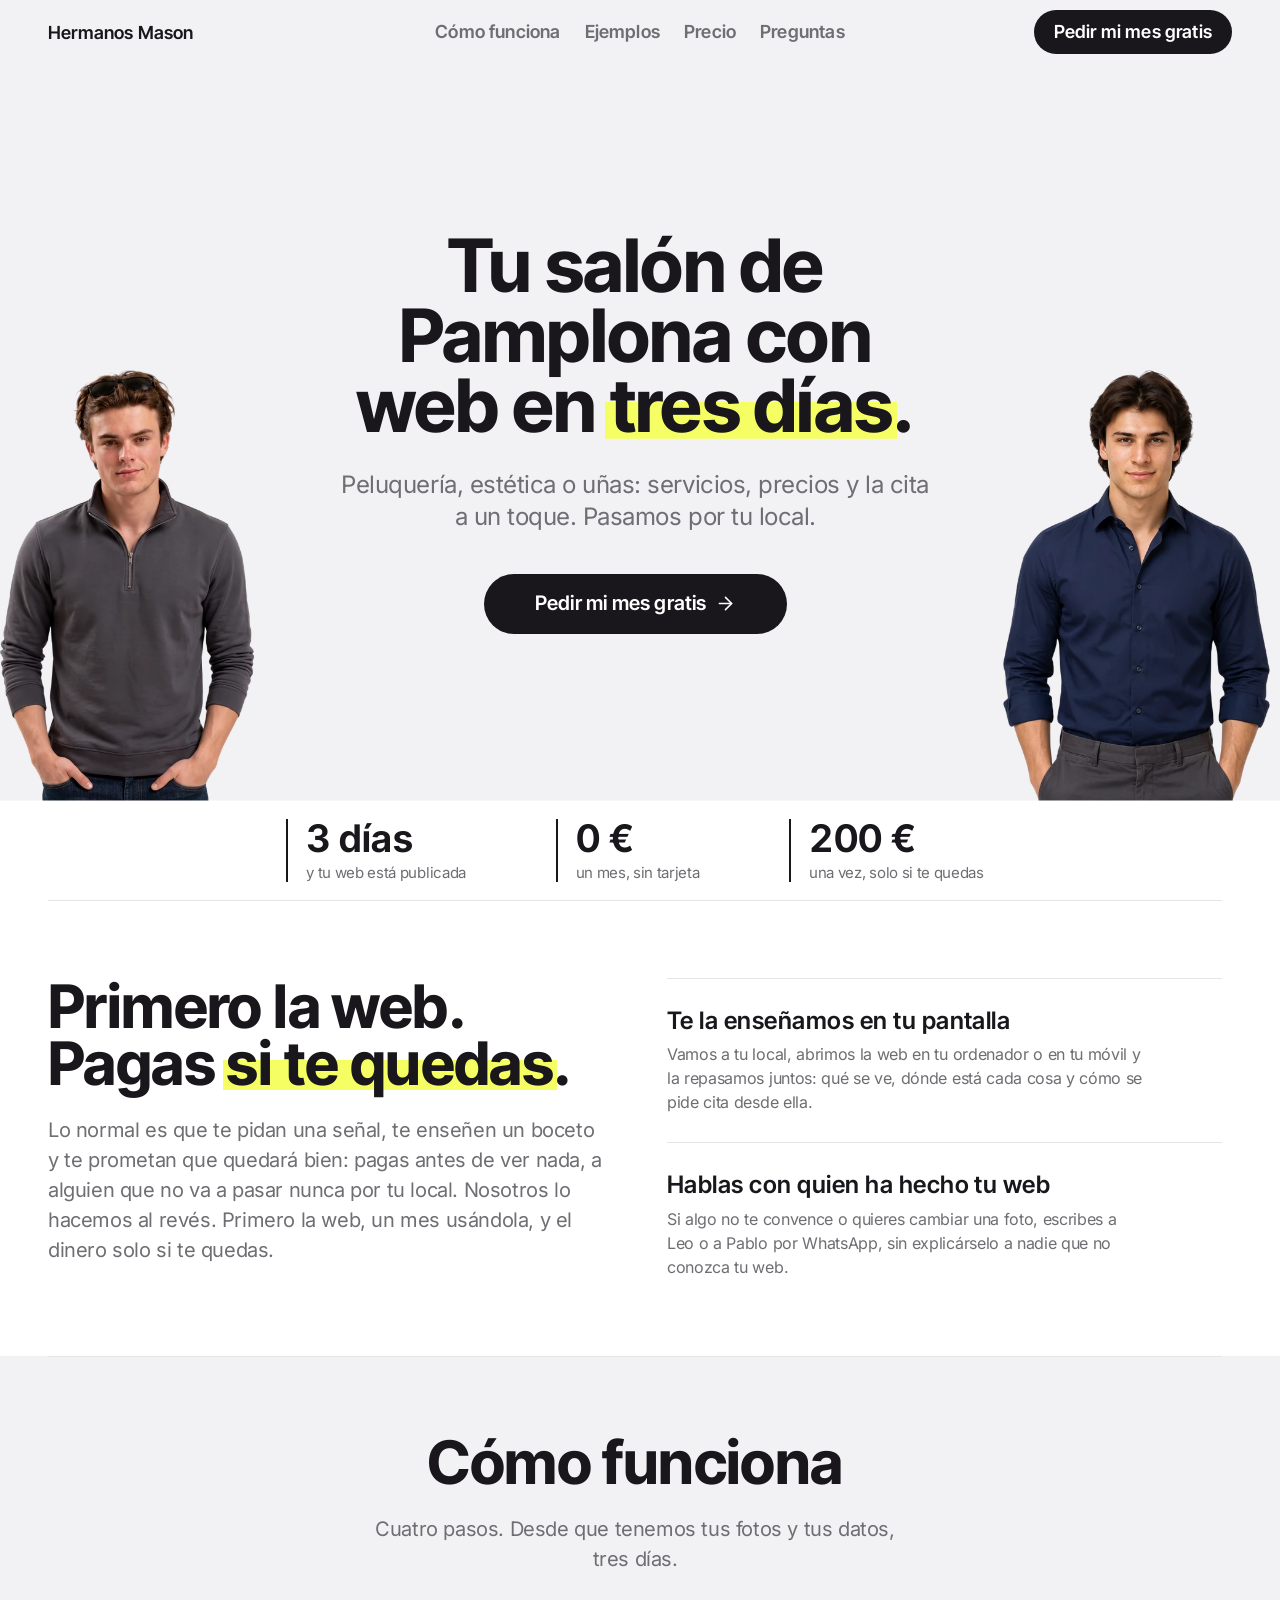
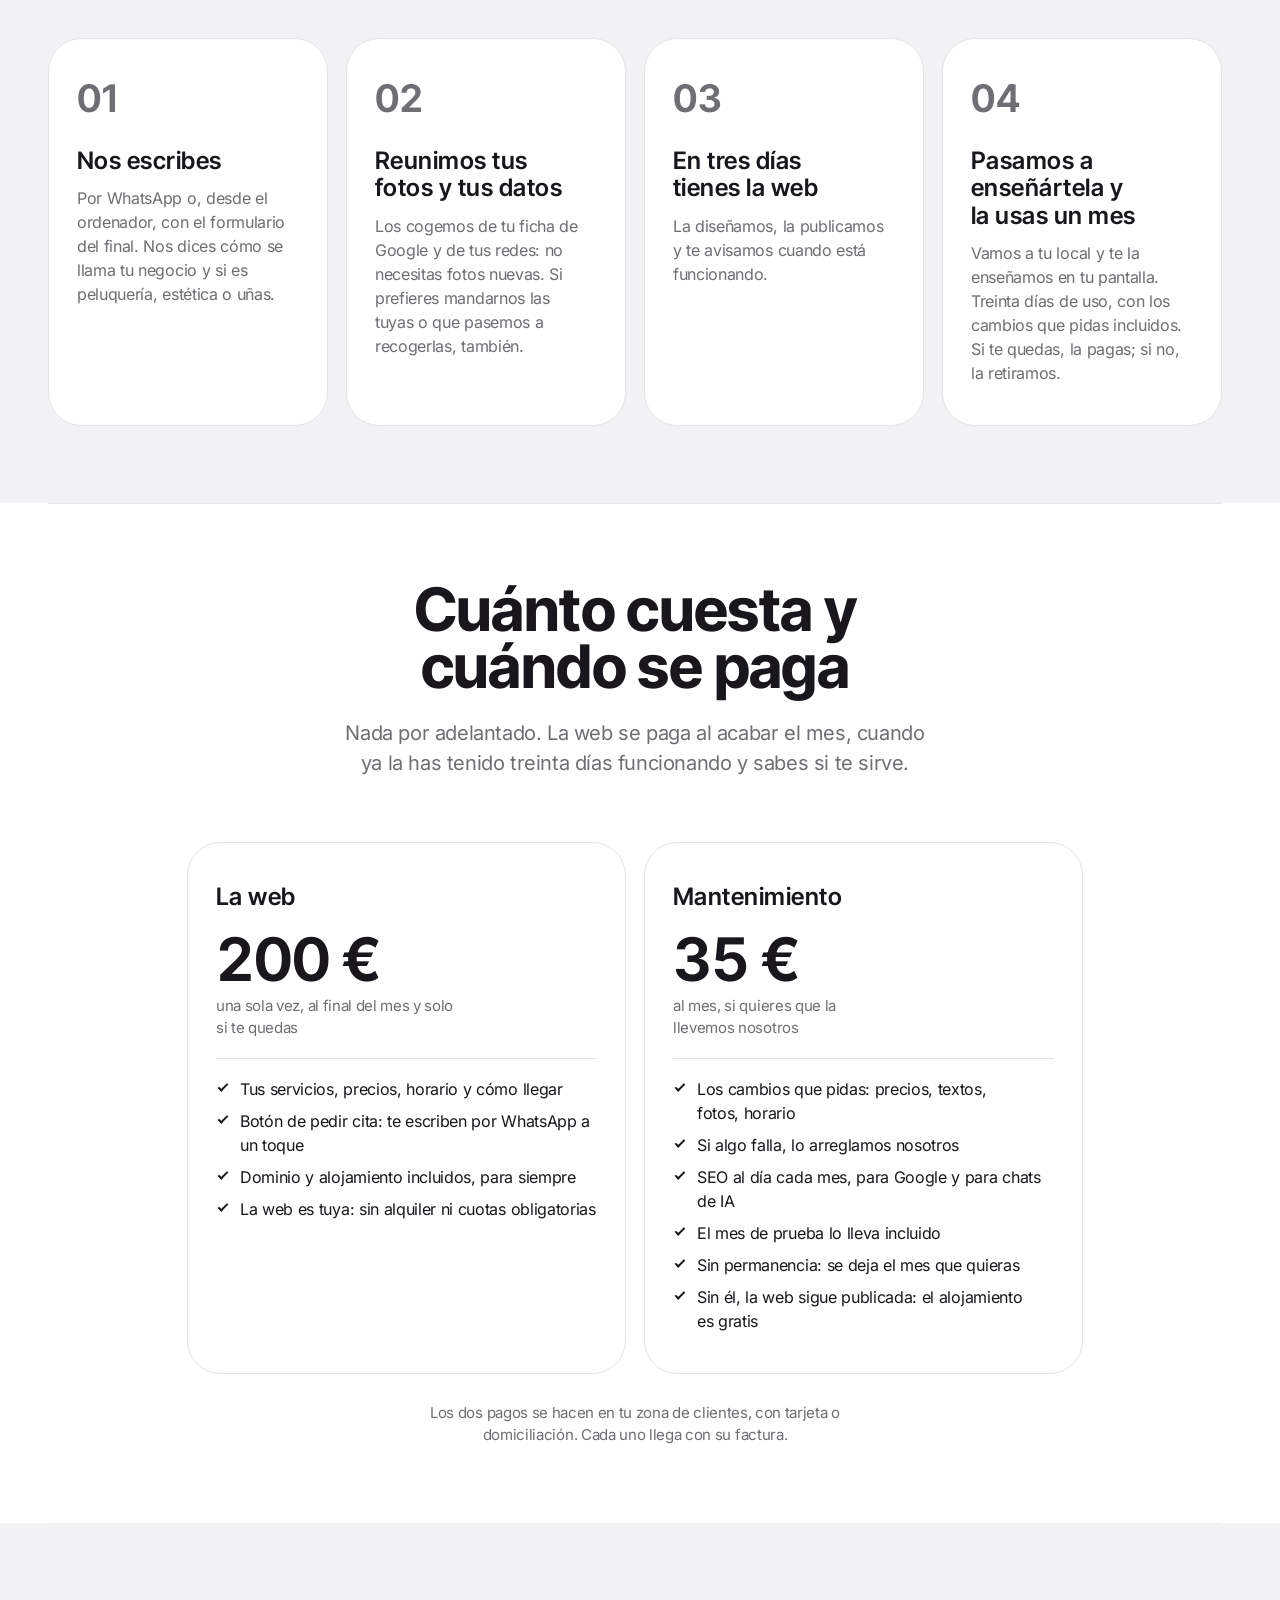
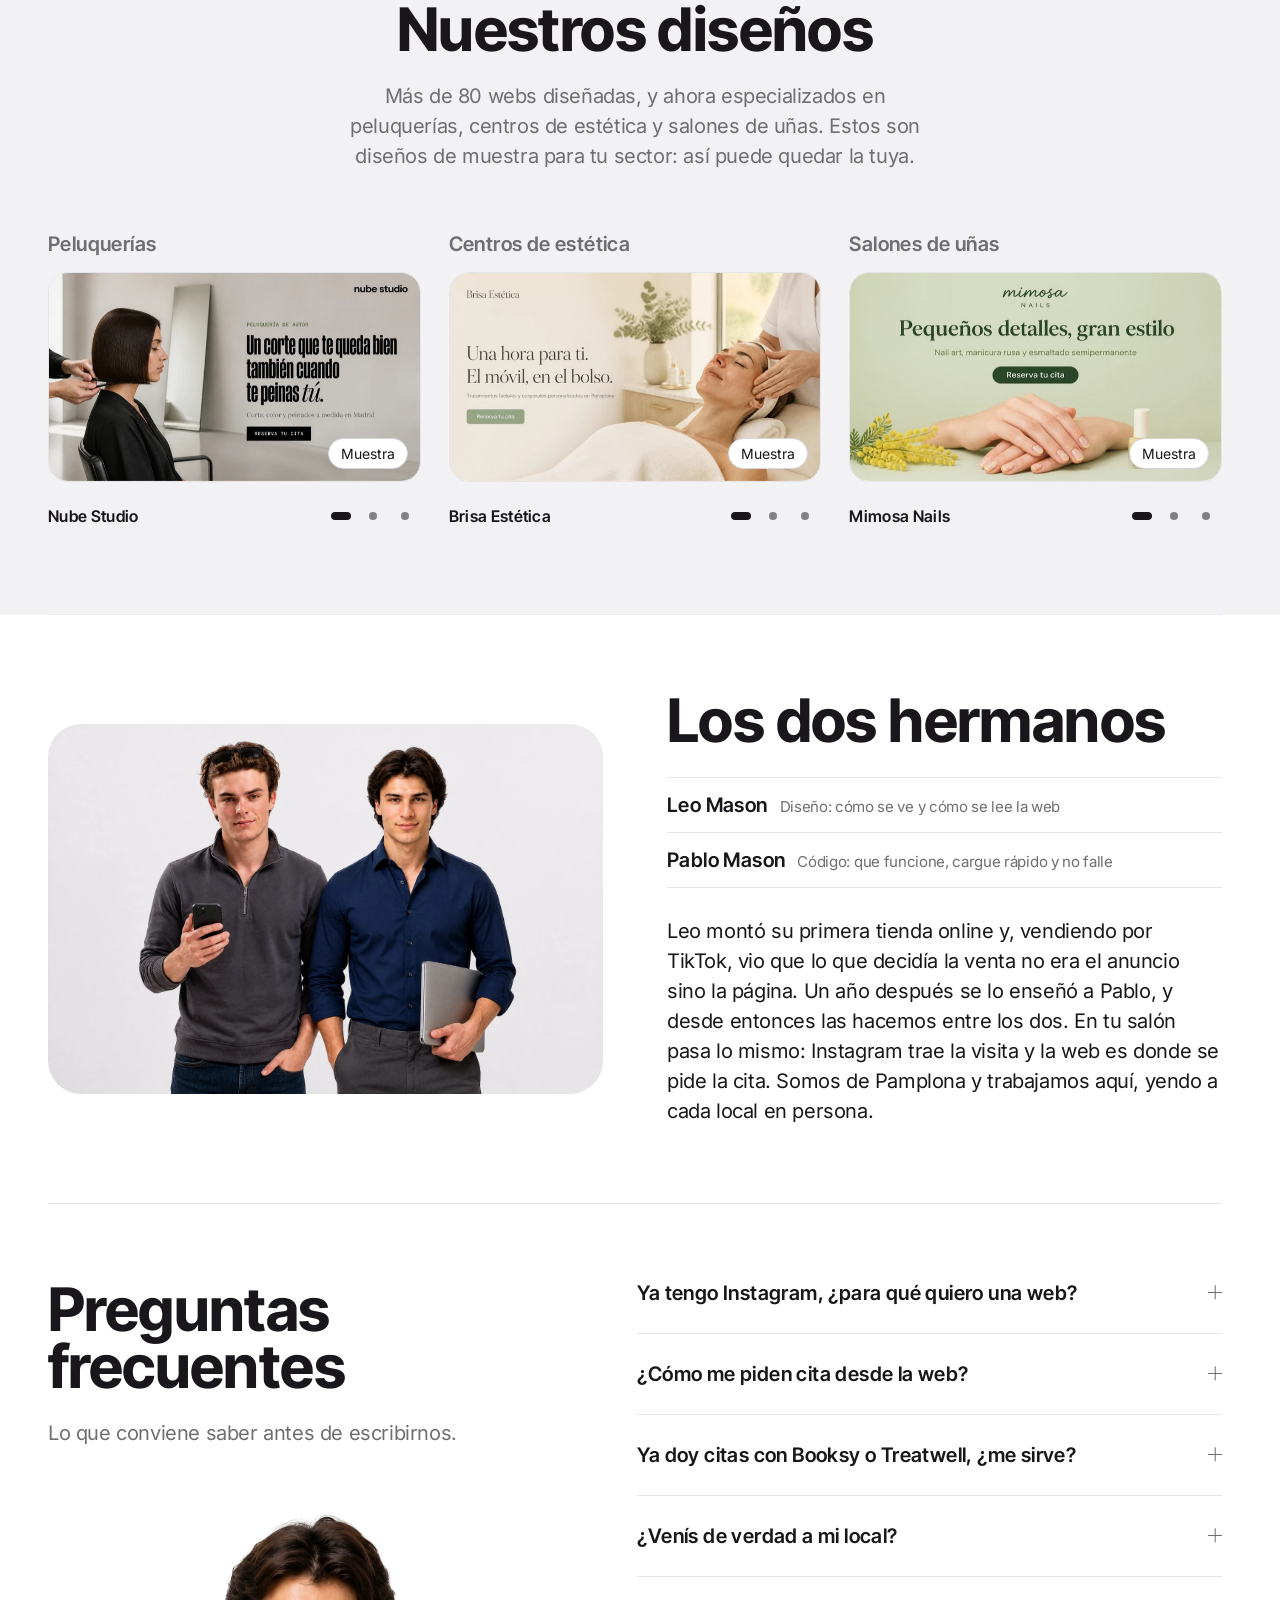
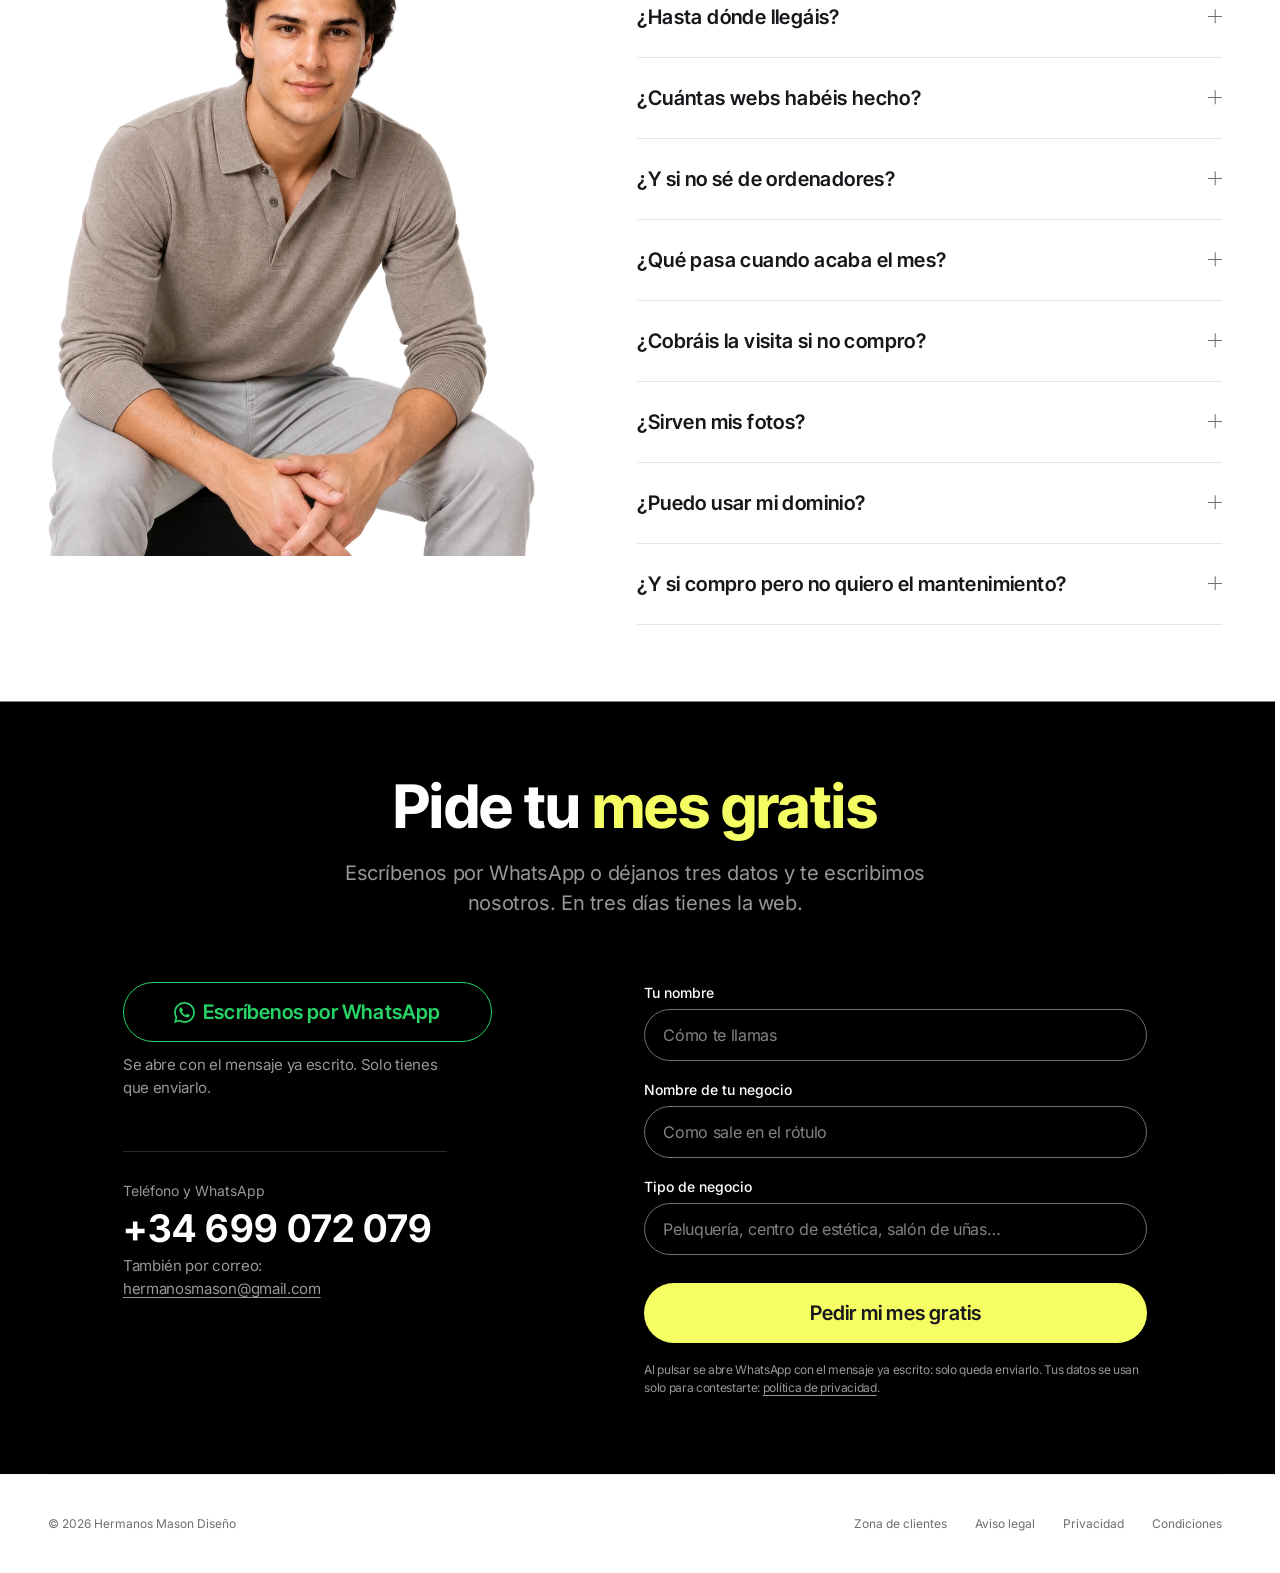
==== docs/index.html @ 75e5a438 "Repaso de incongruencias: textos, legales, sitemap y hoja sin reglas huérfanas - FAQ "¿Y si no sé de" ====
<!DOCTYPE html>
<html lang="es" class="no-js">
<head>
<meta charset="UTF-8" />
<meta name="viewport" content="width=device-width, initial-scale=1" />

<title>Webs para peluquerías, estética y uñas en Pamplona - Hermanos Mason</title>
<meta name="description" content="Webs para peluquerías, centros de estética y salones de uñas de Pamplona. En tres días, un mes gratis y 200 € una sola vez, solo si te quedas." />

<link rel="preload" href="estilo-blanco-negro.css" as="style" />
<link rel="stylesheet" href="styles.css" />

<link rel="preload" href="fonts/inter-tight-latin-var.woff2" as="font" type="font/woff2" crossorigin />
<link rel="preload" href="fonts/inter-latin-var.woff2" as="font" type="font/woff2" crossorigin />

<link rel="canonical" href="https://hermanosmason.es/" />
<meta name="robots" content="index, follow" />

<meta property="og:type" content="website" />
<meta property="og:locale" content="es_ES" />
<meta property="og:site_name" content="Hermanos Mason Diseño" />
<meta property="og:title" content="Tu salón de Pamplona con web en tres días" />
<meta property="og:description" content="Un mes gratis y pasamos por tu local. Sin tarjeta, sin permanencia: pagas al final del mes y solo si te quedas." />
<meta property="og:url" content="https://hermanosmason.es/" />

<meta property="og:image" content="https://hermanosmason.es/img/og-hermanos-mason.jpg" />
<meta property="og:image:type" content="image/jpeg" />
<meta property="og:image:width" content="1200" />
<meta property="og:image:height" content="630" />
<meta property="og:image:alt" content="Leo y Pablo Mason a los dos lados del titular: Tu salón de Pamplona con web en tres días, con «tres días» marcado a rotulador amarillo, el botón Pedir mi mes gratis y, al pie, tres cifras: 3 días, 0 € un mes sin tarjeta y 200 € solo si te quedas." />
<meta name="twitter:card" content="summary_large_image" />

<link rel="icon" href="data:image/svg+xml,<svg xmlns='http://www.w3.org/2000/svg' viewBox='0 0 32 32'><rect width='32' height='32' fill='%2319171c'/><text x='16' y='23' font-family='system-ui,Segoe UI,Helvetica,sans-serif' font-size='19' font-weight='700' fill='%23ffffff' text-anchor='middle'>HM</text></svg>" />

<script type="application/ld+json">
{
  "@context": "https://schema.org",
  "@type": "ProfessionalService",
  "name": "Hermanos Mason Diseño",
  "description": "Estudio de diseño y desarrollo web para peluquerías, centros de estética y salones de uñas de Pamplona y alrededores. Web en tres días, un mes gratis y visita al local.",
  "url": "https://hermanosmason.es/",
  "image": "https://hermanosmason.es/img/og-hermanos-mason.jpg",
  "telephone": "+34699072079",
  "email": "hermanosmason@gmail.com",
  "priceRange": "€",
  "address": {
    "@type": "PostalAddress",
    "streetAddress": "Travesía Monasterio de Urdax, 2",
    "postalCode": "31011",
    "addressLocality": "Pamplona",
    "addressRegion": "Navarra",
    "addressCountry": "ES"
  },
  "areaServed": {
    "@type": "City",
    "name": "Pamplona",
    "addressRegion": "Navarra",
    "addressCountry": "ES"
  },
  "knowsLanguage": "es",
  "hasOfferCatalog": {
    "@type": "OfferCatalog",
    "name": "Diseño web y mantenimiento",
    "itemListElement": [
      {
        "@type": "Offer",
        "name": "La web",
        "price": "200",
        "priceCurrency": "EUR",
        "description": "Diseño, desarrollo y publicación de la web, con el dominio y el alojamiento incluidos. Pago único, al acabar el mes de prueba gratuito y solo si el comercio se queda con ella."
      },
      {
        "@type": "Offer",
        "name": "Mantenimiento",
        "price": "35",
        "priceCurrency": "EUR",
        "description": "Opcional: los cambios que se pidan y la actualización mensual del SEO para buscadores y chats de IA, sin permanencia. El alojamiento es gratis con o sin mantenimiento."
      }
    ]
  }
}
</script>

<script>document.documentElement.classList.remove('no-js');</script>

</head>
<body>

  <div class="backdrop" aria-hidden="true"></div>

  <a class="skip-link" href="#contenido">Saltar al contenido</a>

  <header class="site-header">
    <nav class="site-nav" aria-label="Principal">
      <a class="site-nav__brand" href="#top">Hermanos Mason</a>
      <div class="nav-pill" id="navPill" data-cursor="off">
        <span class="nav-pill__cursor" aria-hidden="true"></span>
        <ul class="site-nav__links nav-pill__list" id="navLinks">
          <li class="nav-pill__item"><a class="nav-pill__link" href="#como-funciona">Cómo funciona</a></li>
          <li class="nav-pill__item"><a class="nav-pill__link" href="#ejemplos">Ejemplos</a></li>
          <li class="nav-pill__item"><a class="nav-pill__link" href="#precio">Precio</a></li>
          <li class="nav-pill__item"><a class="nav-pill__link" href="#preguntas">Preguntas</a></li>
          <li class="nav-pill__item nav-pill__item--aparte"><a class="nav-pill__aparte" href="https://panel.hermanosmason.es">Zona de clientes</a></li>
        </ul>
      </div>
      <div class="site-nav__actions">
        <button class="nav-toggle" id="navToggle" type="button"
                aria-label="Abrir menú" aria-expanded="false" aria-controls="navLinks">
          <svg class="nav-toggle__open" viewBox="0 0 24 24" fill="none" stroke="currentColor"
               stroke-width="2" stroke-linecap="round" aria-hidden="true">
            <path d="M4 7h16M4 12h16M4 17h16" />
          </svg>
          <svg class="nav-toggle__close" viewBox="0 0 24 24" fill="none" stroke="currentColor"
               stroke-width="2" stroke-linecap="round" aria-hidden="true">
            <path d="M6 6l12 12M18 6L6 18" />
          </svg>
        </button>
        <a class="site-nav__cta site-nav__cta--escritorio" href="#contacto" data-pedir>Pedir mi mes gratis</a>
        <a class="site-nav__cta site-nav__cta--movil site-nav__cta--whatsapp" href="https://wa.me/34699072079?text=Hola%2C%20quiero%20pedir%20mi%20mes%20gratis." target="_blank" rel="noopener">Escríbenos</a>
      </div>
    </nav>
  </header>

  <main id="contenido">
    <div class="page">

    <section class="section section--primera section--band portada" data-nav="none" aria-labelledby="portada-titulo">
      <div class="portada__voz reveal">

        <h1 class="portada__titulo" id="portada-titulo">Tu salón de Pamplona con web en <span class="clave">tres días</span>.</h1>

        <p class="portada__lema">Peluquería, estética o uñas: servicios, precios y la cita a un toque. Pasamos por tu local.</p>

        <p class="portada__accion portada__accion--escritorio">
          <a class="btn btn--solid btn--lg" href="#contacto" data-pedir>
            Pedir mi mes gratis
            <svg viewBox="0 0 24 24" fill="none" stroke="currentColor" stroke-width="1.8"
                 stroke-linecap="round" stroke-linejoin="round" aria-hidden="true">
              <path d="M5 12h14" />
              <path d="m12 5 7 7-7 7" />
            </svg>
          </a>
        </p>
        <p class="portada__accion portada__accion--movil">
          <a class="btn btn--whatsapp btn--lg" href="https://wa.me/34699072079?text=Hola%2C%20quiero%20pedir%20mi%20mes%20gratis." target="_blank" rel="noopener">
            <svg viewBox="0 0 24 24" fill="currentColor" aria-hidden="true">
              <path d="M17.472 14.382c-.297-.149-1.758-.867-2.03-.967-.273-.099-.471-.148-.67.15-.197.297-.767.966-.94 1.164-.173.199-.347.223-.644.075-.297-.15-1.255-.463-2.39-1.475-.883-.788-1.48-1.761-1.653-2.059-.173-.297-.018-.458.13-.606.134-.133.298-.347.446-.52.149-.174.198-.298.298-.497.099-.198.05-.371-.025-.52-.075-.149-.669-1.612-.916-2.207-.242-.579-.487-.5-.669-.51-.173-.008-.371-.01-.57-.01-.198 0-.52.074-.792.372-.272.297-1.04 1.016-1.04 2.479 0 1.462 1.065 2.875 1.213 3.074.149.198 2.096 3.2 5.077 4.487.709.306 1.262.489 1.694.625.712.227 1.36.195 1.871.118.571-.085 1.758-.719 2.006-1.413.248-.694.248-1.289.173-1.413-.074-.124-.272-.198-.57-.347m-5.421 7.403h-.004a9.87 9.87 0 01-5.031-1.378l-.361-.214-3.741.982.998-3.648-.235-.374a9.86 9.86 0 01-1.51-5.26c.001-5.45 4.436-9.884 9.888-9.884 2.64 0 5.122 1.03 6.988 2.898a9.825 9.825 0 012.893 6.994c-.003 5.45-4.437 9.884-9.885 9.884m8.413-18.297A11.815 11.815 0 0012.05 0C5.495 0 .16 5.335.157 11.892c0 2.096.547 4.142 1.588 5.945L.057 24l6.305-1.654a11.882 11.882 0 005.683 1.448h.005c6.554 0 11.89-5.335 11.893-11.893a11.821 11.821 0 00-3.48-8.413Z" />
            </svg>
            <span>Pedir mi mes gratis</span>
          </a>
        </p>
      </div>

      <div class="portada__figuras">
        <img class="portada__figura portada__figura--leo" src="img/hero/leo-figura-casual.webp"
             srcset="img/hero/leo-figura-casual-450.webp 450w, img/hero/leo-figura-casual.webp 900w"
             sizes="(min-width: 1024px) 20vw, 130px"
             width="900" height="1482" fetchpriority="high" decoding="async"
             alt="Leo Mason, con una sudadera gris oscuro de media cremallera, mirando a cámara." />
        <img class="portada__figura portada__figura--pablo" src="img/hero/pablo-figura-casual.webp"
             srcset="img/hero/pablo-figura-casual-450.webp 450w, img/hero/pablo-figura-casual.webp 900w"
             sizes="(min-width: 1024px) 20vw, 130px"
             width="900" height="1412" fetchpriority="high" decoding="async"
             alt="Pablo Mason, con una camisa azul marino remangada, mirando a cámara." />
      </div>

      <ul class="portada__cifras">
        <li>
          <strong class="portada__cifra">3 días</strong>
          <span class="portada__cifra-pie">y tu web está publicada</span>
        </li>
        <li>
          <strong class="portada__cifra">0 €</strong>
          <span class="portada__cifra-pie">un mes, sin tarjeta</span>
        </li>
        <li>
          <strong class="portada__cifra">200 €</strong>
          <span class="portada__cifra-pie">una vez, solo si te quedas</span>
        </li>
      </ul>
    </section>

    <section class="section visita" id="problema" data-nav="none" aria-labelledby="problema-titulo">
      <div class="visita__reparto">
        <div class="section__head section__head--start reveal">
          <h2 id="problema-titulo">Primero la web. Pagas <span class="clave">si te quedas</span>.</h2>
          <p class="section__sub">
            Lo normal es que te pidan una señal, te enseñen un boceto y te
            prometan que quedará bien: pagas antes de ver nada, a alguien que
            no va a pasar nunca por tu local. Nosotros lo hacemos al revés.
            Primero la web, un mes usándola, y el dinero solo si te quedas.
          </p>
        </div>
        <ul class="visita__lista reveal">
          <li>
            <h3>Te la enseñamos en tu pantalla</h3>
            <p>Vamos a tu local, abrimos la web en tu ordenador o en tu móvil y la repasamos juntos: qué se ve, dónde está cada cosa y cómo se pide cita desde ella.</p>
          </li>
          <li>
            <h3>Hablas con quien ha hecho tu web</h3>
            <p>Si algo no te convence o quieres cambiar una foto, escribes a Leo o a Pablo por WhatsApp, sin explicárselo a nadie que no conozca tu web.</p>
          </li>
        </ul>
      </div>
    </section>

    <section class="section section--band" id="como-funciona" aria-labelledby="pasos-titulo">
      <div class="section__head reveal">
        <h2 id="pasos-titulo">Cómo funciona</h2>
        <p class="section__sub">Cuatro pasos. Desde que tenemos tus fotos y tus datos, tres días.</p>
      </div>
      <ol class="pasos reveal">
        <li class="paso">
          <h3>Nos escribes</h3>
          <p>Por WhatsApp o, desde el ordenador, con el formulario del final. Nos dices cómo se llama tu negocio y si es peluquería, estética o uñas.</p>
        </li>
        <li class="paso">
          <h3>Reunimos tus fotos y tus datos</h3>
          <p>Los cogemos de tu ficha de Google y de tus redes: no necesitas fotos nuevas. Si prefieres mandarnos las tuyas o que pasemos a recogerlas, también.</p>
        </li>
        <li class="paso">
          <h3>En tres días tienes la web</h3>
          <p>La diseñamos, la publicamos y te avisamos cuando está funcionando.</p>
        </li>
        <li class="paso">
          <h3>Pasamos a enseñártela y la usas un mes</h3>
          <p>Vamos a tu local y te la enseñamos en tu pantalla. Treinta días de uso, con los cambios que pidas incluidos. Si te quedas, la pagas; si no, la retiramos.</p>
        </li>
      </ol>
    </section>

    <section class="section" id="precio" aria-labelledby="precio-titulo">
      <div class="section__head reveal">
        <h2 id="precio-titulo">Cuánto cuesta y cuándo se paga</h2>
        <p class="section__sub">Nada por adelantado. La web se paga al acabar el mes, cuando ya la has tenido treinta días funcionando y sabes si te sirve.</p>
      </div>
      <ul class="precios reveal">
        <li class="precio">
          <h3 class="precio__nombre">La web</h3>
          <p class="precio__importe">
            <span class="precio__cifra">200 €</span>
            <span class="precio__cuando">una sola vez, al final del mes y solo si te quedas</span>
          </p>
          <ul class="precio__lista">
            <li>Tus servicios, precios, horario y cómo llegar</li>
            <li>Botón de pedir cita: te escriben por WhatsApp a un toque</li>
            <li>Dominio y alojamiento incluidos, para siempre</li>
            <li>La web es tuya: sin alquiler ni cuotas obligatorias</li>
          </ul>
        </li>
        <li class="precio">
          <h3 class="precio__nombre">Mantenimiento</h3>
          <p class="precio__importe">
            <span class="precio__cifra">35 €</span>
            <span class="precio__cuando">al mes, si quieres que la llevemos nosotros</span>
          </p>
          <ul class="precio__lista">
            <li>Los cambios que pidas: precios, textos, fotos, horario</li>
            <li>Si algo falla, lo arreglamos nosotros</li>
            <li>SEO al día cada mes, para Google y para chats de IA</li>
            <li>El mes de prueba lo lleva incluido</li>
            <li>Sin permanencia: se deja el mes que quieras</li>
            <li>Sin él, la web sigue publicada: el alojamiento es gratis</li>
          </ul>
        </li>
      </ul>

      <p class="precios__nota reveal">Los dos pagos se hacen en tu zona de clientes, con tarjeta o domiciliación. Cada uno llega con su factura.</p>
    </section>

    <section class="section section--band muestras-seccion" id="ejemplos" aria-labelledby="ejemplos-titulo">
      <div class="section__head reveal">
        <h2 id="ejemplos-titulo">Nuestros diseños</h2>
        <p class="section__sub">Más de 80 webs diseñadas, y ahora especializados en peluquerías, centros de estética y salones de uñas. Estos son diseños de muestra para tu sector: así puede quedar la tuya.</p>
      </div>

      <div class="muestras__sectores">
      <div class="muestras__grupo reveal">
        <h3 class="muestras__titulo">Peluquerías</h3>
        <div class="giro" data-giro>
        <ul class="muestras">
          <li class="muestra">
            <a class="muestra__enlace" href="img/muestras/peluqueria-nube-studio-v2.webp" data-muestra data-nombre="Nube Studio" data-sector="Peluquería">
              <img src="img/muestras/peluqueria-nube-studio-v2.webp"
                   srcset="img/muestras/peluqueria-nube-studio-v2-672.webp 672w, img/muestras/peluqueria-nube-studio-v2.webp 1344w"
                   sizes="(min-width: 769px) 30vw, 100vw"
                   width="1344" height="760" loading="lazy" decoding="async"
                   alt="Portada de la web de muestra Nube Studio: una clienta de perfil con melena corta y recta a la altura de la barbilla mientras le repasan las puntas con un peine, en una sala gris clara, y el titular Un corte que te queda bien también cuando te peinas tú." />
              <span class="tag muestra__etiqueta">Muestra</span>
            </a>
            <p class="muestra__pie"><span class="muestra__nombre">Nube Studio</span></p>
          </li>
          <li class="muestra">
            <a class="muestra__enlace" href="img/muestras/peluqueria-marea-v2.webp" data-muestra data-nombre="Marea Peluquería" data-sector="Peluquería">
              <img src="img/muestras/peluqueria-marea-v2.webp"
                   srcset="img/muestras/peluqueria-marea-v2-672.webp 672w, img/muestras/peluqueria-marea-v2.webp 1344w"
                   sizes="(min-width: 769px) 30vw, 100vw"
                   width="1344" height="760" loading="lazy" decoding="async"
                   alt="Portada de la web de muestra Marea Peluquería: una clienta sentada con melena larga ondulada y los ojos cerrados mientras le colocan el pelo, junto a un espejo redondo, en tonos crema, y el titular Tu pelo, sin prisa y sin sorpresas." />
              <span class="tag muestra__etiqueta">Muestra</span>
            </a>
            <p class="muestra__pie"><span class="muestra__nombre">Marea Peluquería</span></p>
          </li>
          <li class="muestra">
            <a class="muestra__enlace" href="img/muestras/peluqueria-alba-color-studio-v2.webp" data-muestra data-nombre="Alba Color Studio" data-sector="Peluquería">
              <img src="img/muestras/peluqueria-alba-color-studio-v2.webp"
                   srcset="img/muestras/peluqueria-alba-color-studio-v2-672.webp 672w, img/muestras/peluqueria-alba-color-studio-v2.webp 1344w"
                   sizes="(min-width: 769px) 30vw, 100vw"
                   width="1344" height="760" loading="lazy" decoding="async"
                   alt="Portada de la web de muestra Alba Color Studio: una clienta de espaldas con melena rubia ondulada mientras le revisan el color, en tonos melocotón, y el titular Color que aguanta hasta la siguiente cita." />
              <span class="tag muestra__etiqueta">Muestra</span>
            </a>
            <p class="muestra__pie"><span class="muestra__nombre">Alba Color Studio</span></p>
          </li>
        </ul>
        </div>
      </div>

      <div class="muestras__grupo reveal">
        <h3 class="muestras__titulo">Centros de estética</h3>
        <div class="giro" data-giro>
        <ul class="muestras">
          <li class="muestra">
            <a class="muestra__enlace" href="img/muestras/estetica-brisa.webp" data-muestra data-nombre="Brisa Estética" data-sector="Centro de estética">
              <img src="img/muestras/estetica-brisa.webp"
                   srcset="img/muestras/estetica-brisa-672.webp 672w, img/muestras/estetica-brisa.webp 1344w"
                   sizes="(min-width: 769px) 30vw, 100vw"
                   width="1344" height="760" loading="lazy" decoding="async"
                   alt="Portada de la web de muestra Brisa Estética: una clienta tumbada con los ojos cerrados recibiendo un masaje facial en una sala clara con una planta al fondo, y el titular Una hora para ti. El móvil, en el bolso." />
              <span class="tag muestra__etiqueta">Muestra</span>
            </a>
            <p class="muestra__pie"><span class="muestra__nombre">Brisa Estética</span></p>
          </li>
          <li class="muestra">
            <a class="muestra__enlace" href="img/muestras/estetica-salina.webp" data-muestra data-nombre="Salina Estética" data-sector="Centro de estética">
              <img src="img/muestras/estetica-salina.webp"
                   srcset="img/muestras/estetica-salina-672.webp 672w, img/muestras/estetica-salina.webp 1344w"
                   sizes="(min-width: 769px) 30vw, 100vw"
                   width="1344" height="760" loading="lazy" decoding="async"
                   alt="Portada de la web de muestra Salina Estética: una clienta boca abajo recibiendo un masaje de espalda sobre fondo beige y el titular Respira, desconecta y vuelve a sentirte tú." />
              <span class="tag muestra__etiqueta">Muestra</span>
            </a>
            <p class="muestra__pie"><span class="muestra__nombre">Salina Estética</span></p>
          </li>
          <li class="muestra">
            <a class="muestra__enlace" href="img/muestras/estetica-lumina-v2.webp" data-muestra data-nombre="Lúmina Clínica Estética" data-sector="Centro de estética">
              <img src="img/muestras/estetica-lumina-v2.webp"
                   srcset="img/muestras/estetica-lumina-v2-672.webp 672w, img/muestras/estetica-lumina-v2.webp 1344w"
                   sizes="(min-width: 769px) 30vw, 100vw"
                   width="1344" height="760" loading="lazy" decoding="async"
                   alt="Portada de la web de muestra Lúmina Clínica Estética: una clienta tumbada con los ojos cerrados durante un tratamiento facial con aparato, sobre blanco, y el titular Te decimos lo que tu piel necesita. Y lo que no." />
              <span class="tag muestra__etiqueta">Muestra</span>
            </a>
            <p class="muestra__pie"><span class="muestra__nombre">Lúmina Clínica Estética</span></p>
          </li>
        </ul>
        </div>
      </div>

      <div class="muestras__grupo reveal">
        <h3 class="muestras__titulo">Salones de uñas</h3>
        <div class="giro" data-giro>
        <ul class="muestras">
          <li class="muestra">
            <a class="muestra__enlace" href="img/muestras/unas-mimosa.webp" data-muestra data-nombre="Mimosa Nails" data-sector="Salón de uñas">
              <img src="img/muestras/unas-mimosa.webp"
                   srcset="img/muestras/unas-mimosa-672.webp 672w, img/muestras/unas-mimosa.webp 1344w"
                   sizes="(min-width: 769px) 30vw, 100vw"
                   width="1344" height="760" loading="lazy" decoding="async"
                   alt="Portada de la web de muestra Mimosa Nails: dos manos cruzadas con las uñas en francesa amarilla, junto a una rama de mimosa y un esmalte, sobre verde claro, y el titular Pequeños detalles, gran estilo." />
              <span class="tag muestra__etiqueta">Muestra</span>
            </a>
            <p class="muestra__pie"><span class="muestra__nombre">Mimosa Nails</span></p>
          </li>
          <li class="muestra">
            <a class="muestra__enlace" href="img/muestras/unas-rubi.webp" data-muestra data-nombre="Rubí Nail Bar" data-sector="Salón de uñas">
              <img src="img/muestras/unas-rubi.webp"
                   srcset="img/muestras/unas-rubi-672.webp 672w, img/muestras/unas-rubi.webp 1344w"
                   sizes="(min-width: 769px) 30vw, 100vw"
                   width="1344" height="760" loading="lazy" decoding="async"
                   alt="Portada de la web de muestra Rubí Nail Bar: una mano con las uñas en rojo oscuro apoyada en un bloque de piedra, en tonos arena, y el titular Uñas perfectas, sin prisas." />
              <span class="tag muestra__etiqueta">Muestra</span>
            </a>
            <p class="muestra__pie"><span class="muestra__nombre">Rubí Nail Bar</span></p>
          </li>
          <li class="muestra">
            <a class="muestra__enlace" href="img/muestras/unas-petalo.webp" data-muestra data-nombre="Pétalo Nail Studio" data-sector="Salón de uñas">
              <img src="img/muestras/unas-petalo.webp"
                   srcset="img/muestras/unas-petalo-672.webp 672w, img/muestras/unas-petalo.webp 1344w"
                   sizes="(min-width: 769px) 30vw, 100vw"
                   width="1344" height="760" loading="lazy" decoding="async"
                   alt="Portada de la web de muestra Pétalo Nail Studio: unas manos con las uñas en rosa nacarado sostenidas por otras, junto a tres esmaltes en tonos pastel, y el titular Detalles que hablan de ti." />
              <span class="tag muestra__etiqueta">Muestra</span>
            </a>
            <p class="muestra__pie"><span class="muestra__nombre">Pétalo Nail Studio</span></p>
          </li>
        </ul>
        </div>
      </div>
      </div>
    </section>

    <dialog class="muestra-dialogo" aria-labelledby="muestra-dialogo-titulo">
      <button class="muestra-dialogo__cerrar" type="button" aria-label="Cerrar">
        <svg viewBox="0 0 24 24" fill="none" stroke="currentColor" stroke-width="2" stroke-linecap="round" aria-hidden="true"><path d="M6 6l12 12M18 6L6 18" /></svg>
      </button>
      <img class="muestra-dialogo__imagen" alt="" width="1344" height="760" />
      <div class="muestra-dialogo__pie">
        <p class="muestra-dialogo__texto">
          <strong id="muestra-dialogo-titulo" class="muestra-dialogo__nombre"></strong>
          <span class="muestra-dialogo__sector"></span>
          <span class="muestra-dialogo__nota">Diseño de muestra: el negocio no existe.</span>
        </p>
        <p class="muestra-dialogo__accion">
          <a class="btn btn--solid portada__accion--escritorio" href="#contacto" data-cierra data-pedir>Quiero una así</a>
          <a class="btn btn--whatsapp portada__accion--movil" href="https://wa.me/34699072079?text=Hola%2C%20quiero%20pedir%20mi%20mes%20gratis." target="_blank" rel="noopener">Quiero una así</a>
        </p>
      </div>
    </dialog>

    <dialog class="pedir-dialogo invert" aria-labelledby="pedir-dialogo-titulo">
      <button class="pedir-dialogo__cerrar" type="button" aria-label="Cerrar">
        <svg viewBox="0 0 24 24" fill="none" stroke="currentColor" stroke-width="2" stroke-linecap="round" aria-hidden="true"><path d="M6 6l12 12M18 6L6 18" /></svg>
      </button>
      <div class="pedir-dialogo__cuerpo">
        <h2 class="pedir-dialogo__titulo" id="pedir-dialogo-titulo">Pide tu <span class="clave">mes gratis</span></h2>
        <p class="pedir-dialogo__sub">Tres datos y te escribimos nosotros por WhatsApp.</p>

        <form class="contact__form pedir-dialogo__form" action="https://wa.me/34699072079"
              method="get" target="_blank" rel="noopener" data-frase>
          <input type="hidden" name="text" value="Hola, quiero pedir mi mes gratis." />
          <div class="field">
            <label class="field__label" for="pedir-nombre">Tu nombre</label>
            <input id="pedir-nombre" name="nombre" data-mensaje="Nombre" type="text" autocomplete="name"
                   placeholder="Cómo te llamas" required autofocus />
          </div>
          <div class="field">
            <label class="field__label" for="pedir-negocio">Nombre de tu negocio</label>
            <input id="pedir-negocio" name="negocio" data-mensaje="Negocio" type="text" autocomplete="organization"
                   placeholder="Como sale en el rótulo" required />
          </div>
          <div class="field">
            <label class="field__label" for="pedir-tipo">Tipo de negocio</label>
            <input id="pedir-tipo" name="tipo" data-mensaje="Tipo de negocio" type="text"
                   placeholder="Peluquería, centro de estética, salón de uñas…" required />
          </div>

          <div class="form__foot">
            <button class="btn btn--solid btn--lg" type="submit">Pedir mi mes gratis</button>
            <p class="form__note">
              Al pulsar se abre WhatsApp con el mensaje ya escrito: solo queda enviarlo.
              Tus datos se usan solo para contestarte: <a href="privacidad.html">política de privacidad</a>.
            </p>
          </div>

          <p class="form__estado" role="status" hidden>
            Se ha abierto WhatsApp con el mensaje preparado: dale a enviar y listo.
            Si no se ha abierto nada, escríbenos a
            <a href="mailto:hermanosmason@gmail.com">hermanosmason@gmail.com</a>
            o llámanos al <a href="tel:+34699072079">+34&nbsp;699&nbsp;072&nbsp;079</a>.
          </p>
        </form>

        <p class="pedir-dialogo__otro">¿Prefieres escribirnos tú? <a href="https://wa.me/34699072079?text=Hola%2C%20quiero%20pedir%20mi%20mes%20gratis." target="_blank" rel="noopener">Abre WhatsApp con el mensaje escrito</a>.</p>
      </div>
    </dialog>

    <section class="section" id="trabajo" data-nav="none" aria-labelledby="trabajo-titulo" hidden>
      <div class="section__head reveal">
        <h2 id="trabajo-titulo">Nuestro trabajo</h2>
        <p class="section__sub">Tres comercios de Pamplona con su web funcionando. Con calle, con dueño y con enlace.</p>
      </div>
      <div class="confianza__fila reveal" aria-label="Comercios que confían en nosotros">
        <p class="confianza__cifra"><strong><span class="todo">[FALTA: número]</span></strong> webs hechas para comercios de Pamplona</p>
        <ul class="confianza__lista">
          <li><span class="todo">[FALTA: comercio 1]</span></li>
          <li><span class="todo">[FALTA: comercio 2]</span></li>
          <li><span class="todo">[FALTA: comercio 3]</span></li>
          <li><span class="todo">[FALTA: comercio 4]</span></li>
        </ul>
      </div>
      <ul class="casos reveal">
        <li class="caso caso--principal">
          <div class="caso__captura"><span class="todo">[FALTA: captura de la portada de la web]</span></div>
          <div class="caso__texto">
            <p class="caso__meta"><span class="todo">[FALTA: sector]</span> · <span class="todo">[FALTA: calle o barrio]</span></p>
            <h3><span class="todo">[FALTA: nombre del comercio]</span></h3>
            <p class="caso__resultado"><span class="todo">[FALTA: resultado, si lo hay]</span></p>
            <p class="caso__enlace"><span class="todo">[FALTA: enlace a la web viva]</span></p>
          </div>
        </li>
        <li class="caso">
          <div class="caso__captura"><span class="todo">[FALTA: captura de la portada de la web]</span></div>
          <div class="caso__texto">
            <p class="caso__meta"><span class="todo">[FALTA: sector]</span> · <span class="todo">[FALTA: calle o barrio]</span></p>
            <h3><span class="todo">[FALTA: nombre del comercio]</span></h3>
            <p class="caso__resultado"><span class="todo">[FALTA: resultado, si lo hay]</span></p>
            <p class="caso__enlace"><span class="todo">[FALTA: enlace a la web viva]</span></p>
          </div>
        </li>
        <li class="caso">
          <div class="caso__captura"><span class="todo">[FALTA: captura de la portada de la web]</span></div>
          <div class="caso__texto">
            <p class="caso__meta"><span class="todo">[FALTA: sector]</span> · <span class="todo">[FALTA: calle o barrio]</span></p>
            <h3><span class="todo">[FALTA: nombre del comercio]</span></h3>
            <p class="caso__resultado"><span class="todo">[FALTA: resultado, si lo hay]</span></p>
            <p class="caso__enlace"><span class="todo">[FALTA: enlace a la web viva]</span></p>
          </div>
        </li>
      </ul>
    </section>

    <section class="section" id="testimonios" data-nav="none" aria-labelledby="voces-titulo" hidden>
      <div class="section__head reveal">
        <h2 id="voces-titulo">Lo que dicen</h2>
        <p class="section__sub">Comerciantes de Pamplona que ya han pasado por el mes gratis.</p>
      </div>
      <ul class="voces reveal">
        <li>
          <figure class="voz">
            <blockquote>
              <p><span class="todo">[FALTA: frase de un cliente, con sus palabras; mejor si menciona el mes gratis]</span></p>
            </blockquote>
            <figcaption>
              <span class="voz__foto" aria-hidden="true">Foto</span>
              <span class="voz__quien"><span class="todo">[FALTA: nombre y comercio]</span></span>
            </figcaption>
          </figure>
        </li>
        <li>
          <figure class="voz">
            <blockquote>
              <p><span class="todo">[FALTA: frase de un cliente, con sus palabras; mejor si menciona el mes gratis]</span></p>
            </blockquote>
            <figcaption>
              <span class="voz__foto" aria-hidden="true">Foto</span>
              <span class="voz__quien"><span class="todo">[FALTA: nombre y comercio]</span></span>
            </figcaption>
          </figure>
        </li>
        <li>
          <figure class="voz">
            <blockquote>
              <p><span class="todo">[FALTA: frase de un cliente, con sus palabras; mejor si menciona el mes gratis]</span></p>
            </blockquote>
            <figcaption>
              <span class="voz__foto" aria-hidden="true">Foto</span>
              <span class="voz__quien"><span class="todo">[FALTA: nombre y comercio]</span></span>
            </figcaption>
          </figure>
        </li>
      </ul>
    </section>

    <section class="section nosotros" id="nosotros" data-nav="none" aria-labelledby="nosotros-titulo">
      <div class="nosotros__reparto">
        <figure class="nosotros__foto reveal">
          <img src="img/nosotros/hermanos-movil-y-portatil.webp" width="1500" height="1000"
               loading="lazy" decoding="async"
               alt="Leo y Pablo Mason de pie, uno junto al otro, sobre un fondo gris claro: Leo a la izquierda con un jersey gris y el móvil en la mano, Pablo a la derecha con camisa azul marino y un portátil bajo el brazo." />
        </figure>
        <div class="nosotros__voz">
          <div class="section__head section__head--start reveal">
            <h2 id="nosotros-titulo">Los dos hermanos</h2>
          </div>
          <dl class="nosotros__quien reveal">
            <div>
              <dt>Leo Mason</dt>
              <dd>Diseño: cómo se ve y cómo se lee la web</dd>
            </div>
            <div>
              <dt>Pablo Mason</dt>
              <dd>Código: que funcione, cargue rápido y no falle</dd>
            </div>
          </dl>
          <p class="nosotros__texto reveal">
            Leo montó su primera tienda online y, vendiendo por TikTok, vio
            que lo que decidía la venta no era el anuncio sino la página. Un año después se lo enseñó a Pablo, y desde entonces
            las hacemos entre los dos. En tu salón pasa lo mismo: Instagram
            trae la visita y la web es donde se pide la cita. Somos de
            Pamplona y trabajamos aquí, yendo a cada local en persona.
          </p>
        </div>
      </div>
    </section>

    <section class="section faq-section" id="preguntas"
             aria-labelledby="preguntas-titulo">
      <div class="faq-reparto">
        <div class="faq-aparte">
          <div class="section__head section__head--start reveal">
            <h2 id="preguntas-titulo">Preguntas frecuentes</h2>
            <p class="section__sub">
              Lo que conviene saber antes de escribirnos.
            </p>
          </div>

          <figure class="faq-foto reveal">
            <img src="img/preguntas/pablo-inclinado-sin-fondo.webp"
                 srcset="img/preguntas/pablo-inclinado-sin-fondo-760.webp 760w, img/preguntas/pablo-inclinado-sin-fondo.webp 1100w"
                 sizes="(max-width: 768px) 254px, min(38vw, 557px)"
                 width="1100" height="1453" loading="lazy" decoding="async"
                 alt="Pablo Mason sentado, inclinado hacia delante con los antebrazos sobre las piernas y las manos juntas.">
          </figure>
        </div>

        <ul class="faq reveal">
          <li>
            <details class="faq__item">
              <summary class="faq__pregunta">Ya tengo Instagram, ¿para qué quiero una web?<span class="faq__mas" aria-hidden="true"></span></summary>
              <div class="faq__respuesta">
                <p>
                  Instagram lo ve quien ya te sigue. La web es para quien
                  todavía no te conoce y busca en Google un salón cerca: ahí
                  encuentra tus servicios, tus precios, tu horario y el botón
                  de pedir cita, sin tener que escribirte para preguntar. No
                  sustituye a tu Instagram: lo enlaza.
                </p>
              </div>
            </details>
          </li>
          <li>
            <details class="faq__item">
              <summary class="faq__pregunta">¿Cómo me piden cita desde la web?<span class="faq__mas" aria-hidden="true"></span></summary>
              <div class="faq__respuesta">
                <p>
                  Con un botón que abre un chat de WhatsApp contigo. La
                  clienta te escribe y la cita la cierras tú, como ahora: no
                  es una agenda online ni hay que aprender ningún programa.
                </p>
              </div>
            </details>
          </li>
          <li>
            <details class="faq__item">
              <summary class="faq__pregunta">Ya doy citas con Booksy o Treatwell, ¿me sirve?<span class="faq__mas" aria-hidden="true"></span></summary>
              <div class="faq__respuesta">
                <p>
                  Sí. Si ya usas Booksy, Treatwell u otra agenda online, el
                  botón de pedir cita lleva directamente ahí en vez de a
                  WhatsApp. Sigues con tu agenda de siempre.
                </p>
              </div>
            </details>
          </li>
          <li>
            <details class="faq__item">
              <summary class="faq__pregunta">¿Venís de verdad a mi local?<span class="faq__mas" aria-hidden="true"></span></summary>
              <div class="faq__respuesta">
                <p>
                  Sí. Te llevamos la web hecha y te la enseñamos en tu
                  pantalla, en tu mostrador. Por eso trabajamos solo donde
                  podamos ir en persona.
                </p>
              </div>
            </details>
          </li>
          <li>
            <details class="faq__item">
              <summary class="faq__pregunta">¿Hasta dónde llegáis?<span class="faq__mas" aria-hidden="true"></span></summary>
              <div class="faq__respuesta">
                <p>
                  Todos los barrios de Pamplona (Casco Viejo, Ensanche,
                  Iturrama, San Juan, Ermitagaña, Mendebaldea, Echavacoiz,
                  Rochapea, San Jorge, Buztintxuri, Chantrea, Milagrosa,
                  Azpilagaña, Mendillorri y Lezkairu) y la comarca: Burlada,
                  Villava, Barañáin, Zizur Mayor, Ansoáin, Berriozar, Huarte,
                  Mutilva, Sarriguren, Noáin y Orkoien.
                </p>
              </div>
            </details>
          </li>
          <li>
            <details class="faq__item">
              <summary class="faq__pregunta">¿Cuántas webs habéis hecho?<span class="faq__mas" aria-hidden="true"></span></summary>
              <div class="faq__respuesta">
                <p>
                  Más de 80, para negocios propios y de práctica.
                  Para peluquerías, centros de estética y salones de uñas de
                  Pamplona estamos empezando, y por eso el mes de prueba es
                  gratis y venimos a tu local: queremos que seas de los
                  primeros y que nos recomiendes.
                </p>
              </div>
            </details>
          </li>
          <li>
            <details class="faq__item">
              <summary class="faq__pregunta">¿Y si no sé de ordenadores?<span class="faq__mas" aria-hidden="true"></span></summary>
              <div class="faq__respuesta">
                <p>
                  No hace falta. Te la enseñamos en persona, te la dejamos
                  funcionando y, cuando quieras cambiar algo, nos escribes a
                  nosotros y lo hacemos: durante el mes de prueba va
                  incluido, y después con el mantenimiento.
                </p>
              </div>
            </details>
          </li>
          <li>
            <details class="faq__item">
              <summary class="faq__pregunta">¿Qué pasa cuando acaba el mes?<span class="faq__mas" aria-hidden="true"></span></summary>
              <div class="faq__respuesta">
                <p>
                  Decides tú. Si te quedas, pagas los 200 € con tarjeta o
                  domiciliación, con factura, y la web es tuya. Si no, la
                  retiramos, no pagas nada y aquí no ha pasado nada.
                </p>
              </div>
            </details>
          </li>
          <li>
            <details class="faq__item">
              <summary class="faq__pregunta">¿Cobráis la visita si no compro?<span class="faq__mas" aria-hidden="true"></span></summary>
              <div class="faq__respuesta">
                <p>
                  No. La visita y el mes de prueba son gratis, te quedes con
                  la web o no. No pedimos señal, no firmas nada y no nos das
                  ningún dato de pago.
                </p>
              </div>
            </details>
          </li>
          <li>
            <details class="faq__item">
              <summary class="faq__pregunta">¿Sirven mis fotos?<span class="faq__mas" aria-hidden="true"></span></summary>
              <div class="faq__respuesta">
                <p>
                  Casi siempre. Editamos las que tengas para que encajen con
                  la web y, si falta alguna de ambiente, la creamos nosotros.
                  Tu trabajo se enseña siempre con tus fotos.
                </p>
              </div>
            </details>
          </li>
          <li>
            <details class="faq__item">
              <summary class="faq__pregunta">¿Puedo usar mi dominio?<span class="faq__mas" aria-hidden="true"></span></summary>
              <div class="faq__respuesta">
                <p>
                  Sí. Si ya tienes dominio, la web se publica en él. Si no,
                  lo compramos nosotros y va incluido en los 200 €: no pagas
                  nada aparte, ni ahora ni cada año.
                </p>
              </div>
            </details>
          </li>
          <li>
            <details class="faq__item">
              <summary class="faq__pregunta">¿Y si compro pero no quiero el mantenimiento?<span class="faq__mas" aria-hidden="true"></span></summary>
              <div class="faq__respuesta">
                <p>
                  La web sigue publicada igual: el alojamiento es gratis,
                  con mantenimiento o sin él. Lo que no hay sin él son
                  cambios: los hacemos solo con el mantenimiento activo. Como
                  no tiene permanencia, puedes contratarlo el mes que lo
                  necesites y dejarlo al siguiente.
                </p>
              </div>
            </details>
          </li>
        </ul>
      </div>
    </section>

    <section class="section invert cierre" id="contacto" data-nav="none" aria-labelledby="cierre-titulo">
      <div class="section__head section__head--wide reveal">
        <h2 id="cierre-titulo">Pide tu <span class="clave">mes gratis</span></h2>
        <p class="section__sub">Escríbenos por WhatsApp<span class="cierre__solo-escritorio"> o déjanos tres datos y te escribimos nosotros</span>. En tres días tienes la web.</p>
      </div>

      <div class="cierre__reparto">
        <div class="cierre__directo reveal">
          <a class="btn btn--flow btn--whatsapp btn--lg" href="https://wa.me/34699072079?text=Hola%2C%20quiero%20pedir%20mi%20mes%20gratis." target="_blank" rel="noopener">
            <svg viewBox="0 0 24 24" fill="currentColor" aria-hidden="true">
              <path d="M17.472 14.382c-.297-.149-1.758-.867-2.03-.967-.273-.099-.471-.148-.67.15-.197.297-.767.966-.94 1.164-.173.199-.347.223-.644.075-.297-.15-1.255-.463-2.39-1.475-.883-.788-1.48-1.761-1.653-2.059-.173-.297-.018-.458.13-.606.134-.133.298-.347.446-.52.149-.174.198-.298.298-.497.099-.198.05-.371-.025-.52-.075-.149-.669-1.612-.916-2.207-.242-.579-.487-.5-.669-.51-.173-.008-.371-.01-.57-.01-.198 0-.52.074-.792.372-.272.297-1.04 1.016-1.04 2.479 0 1.462 1.065 2.875 1.213 3.074.149.198 2.096 3.2 5.077 4.487.709.306 1.262.489 1.694.625.712.227 1.36.195 1.871.118.571-.085 1.758-.719 2.006-1.413.248-.694.248-1.289.173-1.413-.074-.124-.272-.198-.57-.347m-5.421 7.403h-.004a9.87 9.87 0 01-5.031-1.378l-.361-.214-3.741.982.998-3.648-.235-.374a9.86 9.86 0 01-1.51-5.26c.001-5.45 4.436-9.884 9.888-9.884 2.64 0 5.122 1.03 6.988 2.898a9.825 9.825 0 012.893 6.994c-.003 5.45-4.437 9.884-9.885 9.884m8.413-18.297A11.815 11.815 0 0012.05 0C5.495 0 .16 5.335.157 11.892c0 2.096.547 4.142 1.588 5.945L.057 24l6.305-1.654a11.882 11.882 0 005.683 1.448h.005c6.554 0 11.89-5.335 11.893-11.893a11.821 11.821 0 00-3.48-8.413Z" />
            </svg>
            <span>Escríbenos por WhatsApp</span>
          </a>
          <p class="cierre__nota">Se abre con el mensaje ya escrito. Solo tienes que enviarlo.</p>

          <div class="cierre__telefono">
            <p class="contact-item__label">Teléfono y WhatsApp</p>
            <a class="cierre__numero" href="tel:+34699072079">+34&nbsp;699&nbsp;072&nbsp;079</a>
            <p class="cierre__nota">También por correo: <a href="mailto:hermanosmason@gmail.com">hermanosmason@gmail.com</a></p>
          </div>
        </div>

        <form class="contact__form cierre__form reveal" action="https://wa.me/34699072079"
              method="get" target="_blank" rel="noopener" data-frase>
          <input type="hidden" name="text" value="Hola, quiero pedir mi mes gratis." />
          <div class="field">
            <label class="field__label" for="nombre">Tu nombre</label>
            <input id="nombre" name="nombre" data-mensaje="Nombre" type="text" autocomplete="name"
                   placeholder="Cómo te llamas" required />
          </div>
          <div class="field">
            <label class="field__label" for="negocio">Nombre de tu negocio</label>
            <input id="negocio" name="negocio" data-mensaje="Negocio" type="text" autocomplete="organization"
                   placeholder="Como sale en el rótulo" required />
          </div>
          <div class="field">
            <label class="field__label" for="tipo">Tipo de negocio</label>
            <input id="tipo" name="tipo" data-mensaje="Tipo de negocio" type="text"
                   placeholder="Peluquería, centro de estética, salón de uñas…" required />
          </div>

          <div class="form__foot">
            <button class="btn btn--solid btn--lg" type="submit">Pedir mi mes gratis</button>
            <p class="form__note">
              Al pulsar se abre WhatsApp con el mensaje ya escrito: solo queda enviarlo.
              Tus datos se usan solo para contestarte: <a href="privacidad.html">política de privacidad</a>.
            </p>
          </div>

          <p class="form__estado" role="status" hidden>
            Se ha abierto WhatsApp con el mensaje preparado: dale a enviar y listo.
            Si no se ha abierto nada, escríbenos a
            <a href="mailto:hermanosmason@gmail.com">hermanosmason@gmail.com</a>
            o llámanos al <a href="tel:+34699072079">+34&nbsp;699&nbsp;072&nbsp;079</a>.
          </p>
        </form>
      </div>
    </section>

    </div>
  </main>

  <div class="page">
    <footer class="site-footer">
      <p>© <span id="year">2026</span> Hermanos Mason Diseño</p>
      <div class="site-footer__links">
        <a href="https://panel.hermanosmason.es">Zona de clientes</a>
        <a href="aviso-legal.html">Aviso legal</a>
        <a href="privacidad.html">Privacidad</a>
        <a href="condiciones.html">Condiciones</a>
      </div>
    </footer>
  </div>

  <script src="site.js" onerror="document.documentElement.classList.add('no-js')"></script>
</body>
</html>
---- docs/estilo-blanco-negro.css ----
:root {

  color-scheme: only light;

  --blanco: #ffffff;
  --gris-50: #fafafa;
  --gris-100: #f5f5f5;
  --gris-200: #e5e5e5;
  --gris-300: #d4d4d4;
  --gris-400: #a3a3a3;
  --gris-500: #737373;
  --gris-600: #525252;
  --gris-700: #404040;
  --gris-800: #262626;
  --gris-900: #171717;
  --negro: #000000;

  --fondo: var(--blanco);
  --fondo-hundido: var(--gris-50);
  --superficie: var(--blanco);
  --superficie-alt: var(--gris-100);

  --texto: var(--gris-900);
  --texto-suave: var(--gris-600);
  --texto-tenue: var(--gris-500);

  --borde: var(--gris-200);
  --borde-fuerte: var(--gris-300);
  --borde-marcado: var(--gris-900);

  --acento: var(--negro);
  --acento-hover: var(--gris-800);
  --acento-texto: var(--blanco);

  --foco: var(--gris-900);

  --fuente: ui-sans-serif, system-ui, -apple-system, "Segoe UI", Inter,
            "Helvetica Neue", Arial, sans-serif;
  --fuente-titulo: var(--fuente);
  --fuente-mono: ui-monospace, SFMono-Regular, "SF Mono", Menlo, Consolas, monospace;

  --t-xs: 0.75rem;
  --t-sm: 0.875rem;
  --t-base: 1rem;
  --t-lg: 1.125rem;
  --t-xl: clamp(1.25rem, 1.1rem + 0.6vw, 1.5rem);
  --t-2xl: clamp(1.5rem, 1.25rem + 1.1vw, 2rem);
  --t-3xl: clamp(2rem, 1.5rem + 2.2vw, 3rem);
  --t-4xl: clamp(2.5rem, 1.6rem + 4vw, 4.5rem);

  --peso-normal: 400;
  --peso-medio: 500;
  --peso-fuerte: 600;
  --peso-negro: 700;

  --interlineado: 1.65;
  --interlineado-titulo: 1.08;
  --tracking-titulo: -0.022em;
  --tracking-mayus: 0.14em;

  --e1: 0.25rem;
  --e2: 0.5rem;
  --e3: 0.75rem;
  --e4: 1rem;
  --e5: 1.5rem;
  --e6: 2rem;
  --e7: 2.5rem;
  --e8: 3rem;
  --e9: 4rem;
  --e10: 6rem;
  --e11: 8rem;

  --ancho-texto: 68ch;
  --ancho-contenedor: 72rem;
  --ancho-estrecho: 48rem;
  --ancho-nav: 48rem;

  --radio-xs: 0.375rem;
  --radio-sm: 0.5rem;
  --radio: 0.75rem;
  --radio-lg: 1rem;
  --radio-xl: 1.5rem;
  --radio-pastilla: 999px;

  --sombra-xs: 0 1px 2px rgb(0 0 0 / 0.06);
  --sombra-sm: 0 1px 3px rgb(0 0 0 / 0.08), 0 1px 2px rgb(0 0 0 / 0.05);
  --sombra: 0 4px 12px rgb(0 0 0 / 0.08), 0 1px 3px rgb(0 0 0 / 0.05);
  --sombra-lg: 0 10px 30px rgb(0 0 0 / 0.1), 0 2px 6px rgb(0 0 0 / 0.06);
  --sombra-xl: 0 24px 60px rgb(0 0 0 / 0.14), 0 4px 12px rgb(0 0 0 / 0.07);
  --sombra-dentro: inset 0 1px 2px rgb(0 0 0 / 0.06);

  --dur-rapida: 0.18s;
  --dur: 0.3s;
  --dur-lenta: 0.6s;
  --dur-muelle: 0.44s;
  --dur-muelle-fuerte: 0.76s;

  --suave: cubic-bezier(0.4, 0, 0.2, 1);
  --entrada: cubic-bezier(0.16, 1, 0.3, 1);
  --salida: cubic-bezier(0.4, 0, 1, 1);

  --muelle: linear(
    0, 0.0324, 0.1132, 0.2218, 0.3425, 0.464, 0.5786, 0.6817, 0.7707,
    0.8447, 0.9041, 0.9501, 0.9841, 1.0081, 1.0238, 1.0329, 1.0371,
    1.0377, 1.0357, 1.0323, 1.028, 1.0233, 1.0188, 1.0146, 1.0109,
    1.0077, 1.0051, 1.003, 1
  );

  --muelle-fuerte: linear(
    0, 0.1262, 0.4166, 0.7476, 1.0276, 1.2074, 1.2781, 1.2594, 1.1858,
    1.0928, 1.0091, 0.9512, 0.9242, 0.9241, 0.942, 0.9676, 0.9923,
    1.0106, 1.0202, 1.0219, 1.0178, 1.0109, 1.0037, 0.9981, 0.9948,
    0.9938, 0.9946, 0.9964, 1
  );

  --z-base: 1;
  --z-flotante: 40;
  --z-nav: 50;
  --z-overlay: 90;
}

*, *::before, *::after { box-sizing: border-box; }

* { margin: 0; }

html {
  color-scheme: only light;
  -webkit-text-size-adjust: 100%;
  scroll-behavior: smooth;
  scroll-padding-top: 6rem;
  background-color: var(--fondo);
}

body {
  min-height: 100svh;
  font-family: var(--fuente);
  font-size: var(--t-base);
  line-height: var(--interlineado);
  font-weight: var(--peso-normal);
  color: var(--texto);
  background-color: var(--fondo);
  -webkit-font-smoothing: antialiased;
  text-rendering: optimizeLegibility;
}

img, picture, video, canvas, svg {
  display: block;
  max-width: 100%;
  height: auto;
}

input, button, textarea, select { font: inherit; color: inherit; }

p, h1, h2, h3, h4, h5, h6 { overflow-wrap: break-word; }

:where(a) { color: inherit; }

::selection {
  background: var(--texto);
  color: var(--blanco);
}

:focus-visible {
  outline: 2px solid var(--foco);
  outline-offset: 3px;
  border-radius: var(--radio-xs);
}

:focus:not(:focus-visible) { outline: none; }

h1, h2, h3, h4, h5, h6 {
  font-family: var(--fuente-titulo);
  font-weight: var(--peso-fuerte);
  line-height: var(--interlineado-titulo);
  letter-spacing: var(--tracking-titulo);
  color: var(--texto);
  text-wrap: balance;
}

h1 { font-size: var(--t-4xl); font-weight: var(--peso-negro); }
h2 { font-size: var(--t-3xl); }
h3 { font-size: var(--t-2xl); }
h4 { font-size: var(--t-xl); }
h5 { font-size: var(--t-lg); }
h6 {
  font-size: var(--t-sm);
  font-weight: var(--peso-medio);
  letter-spacing: var(--tracking-mayus);
  text-transform: uppercase;
  color: var(--texto-tenue);
}

p { max-width: var(--ancho-texto); text-wrap: pretty; }

p + p, p + ul, p + ol { margin-top: var(--e4); }
h1 + p, h2 + p, h3 + p { margin-top: var(--e4); }
* + h2 { margin-top: var(--e8); }
* + h3 { margin-top: var(--e6); }

.entradilla {
  font-size: var(--t-lg);
  color: var(--texto-suave);
  max-width: 56ch;
}

.antetitulo {
  display: inline-block;
  font-size: var(--t-xs);
  font-weight: var(--peso-medio);
  letter-spacing: var(--tracking-mayus);
  text-transform: uppercase;
  color: var(--texto-tenue);
  margin-bottom: var(--e3);
}

.apagado { color: var(--texto-suave); }
.tenue { color: var(--texto-tenue); }

small, .pequeno { font-size: var(--t-sm); }

strong, b { font-weight: var(--peso-fuerte); }

ul, ol { padding-left: 1.25rem; }
li + li { margin-top: var(--e2); }
li::marker { color: var(--texto-tenue); }

.enlace,
article a:not([class]),
.prosa a:not([class]) {
  color: var(--texto);
  text-decoration: none;
  background-image: linear-gradient(currentColor, currentColor);
  background-size: 100% 1px;
  background-position: 0 100%;
  background-repeat: no-repeat;
  padding-bottom: 1px;
  transition: opacity var(--dur-rapida) var(--suave),
              background-size var(--dur) var(--entrada);
}

.enlace:hover,
article a:not([class]):hover,
.prosa a:not([class]):hover { opacity: 0.6; }

blockquote {
  border-left: 2px solid var(--borde-marcado);
  padding-left: var(--e5);
  font-size: var(--t-lg);
  line-height: 1.5;
  color: var(--texto);
}

blockquote cite {
  display: block;
  margin-top: var(--e3);
  font-size: var(--t-sm);
  font-style: normal;
  color: var(--texto-tenue);
}

code, kbd, samp {
  font-family: var(--fuente-mono);
  font-size: 0.9em;
  background: var(--superficie-alt);
  border: 1px solid var(--borde);
  border-radius: var(--radio-xs);
  padding: 0.1em 0.35em;
}

pre {
  overflow-x: auto;
  padding: var(--e5);
  border: 1px solid var(--borde);
  border-radius: var(--radio-lg);
  background: var(--fondo-hundido);
  color: var(--texto);
  line-height: 1.6;
}

pre code {
  background: none;
  border: none;
  padding: 0;
  color: inherit;
}

hr {
  border: none;
  height: 1px;
  background: var(--borde);
  margin-block: var(--e8);
}

.contenedor {
  width: 100%;
  max-width: var(--ancho-contenedor);
  margin-inline: auto;
  padding-inline: var(--e5);
}

.contenedor--estrecho { max-width: var(--ancho-estrecho); }
.contenedor--ancho { max-width: 88rem; }

.seccion { padding-block: var(--e10); }
.seccion--compacta { padding-block: var(--e8); }
.seccion--amplia { padding-block: var(--e11); }

.seccion--hundida { background: var(--fondo-hundido); }

.seccion--enmarcada {
  border-top: 1px solid var(--borde);
  border-bottom: 1px solid var(--borde);
}

.cabecera-seccion {
  max-width: 44rem;
  margin-bottom: var(--e8);
}

.cabecera-seccion--centrada {
  margin-inline: auto;
  text-align: center;
}

.cabecera-seccion--centrada p { margin-inline: auto; }

.rejilla {
  display: grid;
  gap: var(--e5);
  grid-template-columns: repeat(auto-fit, minmax(min(18rem, 100%), 1fr));
}

.rejilla--2 { grid-template-columns: repeat(auto-fit, minmax(min(22rem, 100%), 1fr)); }
.rejilla--holgada { gap: var(--e6); }

.pila { display: flex; flex-direction: column; gap: var(--e4); }
.fila { display: flex; flex-wrap: wrap; align-items: center; gap: var(--e3); }
.fila--separada { justify-content: space-between; }
.fila--centrada { justify-content: center; }

.cabecera {
  position: sticky;
  top: 0;
  z-index: var(--z-nav);
  display: flex;
  justify-content: center;
  width: 100%;
  padding: var(--e5) var(--e4);
}

.nav-pastilla {
  position: relative;
  z-index: var(--z-base);
  display: flex;
  align-items: center;
  justify-content: space-between;
  gap: var(--e5);
  width: 100%;
  max-width: var(--ancho-nav);
  padding: var(--e3) var(--e5);
  background: var(--superficie);
  border: 1px solid var(--borde);
  border-radius: var(--radio-pastilla);
  box-shadow: var(--sombra-lg);
  transition: box-shadow var(--dur) var(--suave),
              transform var(--dur) var(--suave);
}

.nav-pastilla__marca {
  display: flex;
  align-items: center;
  flex-shrink: 0;
  font-weight: var(--peso-fuerte);
  letter-spacing: var(--tracking-titulo);
  text-decoration: none;
}

.nav-pastilla__marca svg,
.nav-pastilla__marca img {
  width: 2rem;
  height: 2rem;
  transition: transform var(--dur) var(--muelle);
}

.nav-pastilla__marca:hover svg,
.nav-pastilla__marca:hover img { transform: rotate(10deg); }

.nav-pastilla__menu {
  display: none;
  align-items: center;
  gap: var(--e6);
  list-style: none;
  margin: 0;
  padding: 0;
}

.nav-pastilla__enlace {
  display: inline-block;
  font-size: var(--t-sm);
  font-weight: var(--peso-medio);
  color: var(--texto);
  text-decoration: none;
  transition: color var(--dur-rapida) var(--suave),
              transform var(--dur) var(--muelle);
}

.nav-pastilla__enlace:hover {
  color: var(--texto-suave);
  transform: scale(1.05);
}

.nav-pastilla__enlace[aria-current="page"] { color: var(--texto); }

.nav-pastilla__enlace[aria-current="page"]::after {
  content: "";
  display: block;
  height: 1px;
  margin-top: 3px;
  background: currentColor;
}

.nav-pastilla__acciones { display: none; }

.nav-pastilla__hamburguesa {
  display: inline-flex;
  align-items: center;
  justify-content: center;
  width: 2.5rem;
  height: 2.5rem;
  margin-right: calc(var(--e2) * -1);
  padding: 0;
  border: none;
  border-radius: var(--radio-pastilla);
  background: none;
  color: var(--texto);
  cursor: pointer;
  transition: transform var(--dur-rapida) var(--suave),
              background-color var(--dur-rapida) var(--suave);
}

.nav-pastilla__hamburguesa:hover { background: var(--superficie-alt); }
.nav-pastilla__hamburguesa:active { transform: scale(0.9); }

@media (min-width: 48em) {
  .nav-pastilla__menu { display: flex; }
  .nav-pastilla__acciones { display: block; }
  .nav-pastilla__hamburguesa { display: none; }
}

.menu-movil {
  position: fixed;
  inset: 0;
  z-index: var(--z-overlay);
  display: flex;
  flex-direction: column;
  padding: 6rem var(--e5) var(--e5);
  background: var(--blanco);
  visibility: hidden;
  opacity: 0;
  transform: translateX(100%);
  transition: transform var(--dur-muelle) var(--muelle),
              opacity var(--dur) var(--suave),
              visibility 0s linear var(--dur);
}

.menu-movil.esta-abierto {
  visibility: visible;
  opacity: 1;
  transform: translateX(0);
  transition: transform var(--dur-muelle) var(--muelle),
              opacity var(--dur) var(--suave),
              visibility 0s;
}

.menu-movil__cerrar {
  position: absolute;
  top: var(--e5);
  right: var(--e5);
  display: inline-flex;
  align-items: center;
  justify-content: center;
  width: 2.75rem;
  height: 2.75rem;
  padding: 0;
  border: none;
  border-radius: var(--radio-pastilla);
  background: none;
  color: var(--texto);
  cursor: pointer;
  transition: transform var(--dur-rapida) var(--suave),
              background-color var(--dur-rapida) var(--suave);
}

.menu-movil__cerrar:hover { background: var(--superficie-alt); }
.menu-movil__cerrar:active { transform: scale(0.9); }

.menu-movil__lista {
  display: flex;
  flex-direction: column;
  gap: var(--e5);
  list-style: none;
  margin: 0;
  padding: 0;
}

.menu-movil__enlace {
  font-size: var(--t-lg);
  font-weight: var(--peso-medio);
  color: var(--texto);
  text-decoration: none;
}

.menu-movil.esta-abierto .menu-movil__lista > * {
  animation: entrar-derecha var(--dur) var(--entrada) backwards;
  animation-delay: calc(0.1s + var(--i, 0) * 0.06s);
}

.menu-movil__pie { margin-top: var(--e6); }

body.sin-scroll { overflow: hidden; }

@media (min-width: 48em) {
  .menu-movil { display: none; }
}

.boton {
  --boton-fondo: var(--acento);
  --boton-texto: var(--acento-texto);
  --boton-borde: transparent;

  display: inline-flex;
  align-items: center;
  justify-content: center;
  gap: var(--e2);
  padding: 0.625rem 1.25rem;
  border: 1px solid var(--boton-borde);
  border-radius: var(--radio-pastilla);
  background: var(--boton-fondo);
  color: var(--boton-texto);
  font-size: var(--t-sm);
  font-weight: var(--peso-medio);
  line-height: 1.2;
  text-decoration: none;
  white-space: nowrap;
  cursor: pointer;
  transition: background-color var(--dur) var(--suave),
              border-color var(--dur) var(--suave),
              color var(--dur) var(--suave),
              transform var(--dur) var(--muelle),
              box-shadow var(--dur) var(--suave);
}

.boton:hover { transform: scale(1.05); }
.boton:active { transform: scale(0.96); }

.boton:disabled,
.boton[aria-disabled="true"] {
  opacity: 0.45;
  cursor: not-allowed;
  transform: none;
}

.boton--primario:hover { --boton-fondo: var(--acento-hover); }

.boton--secundario {
  --boton-fondo: var(--blanco);
  --boton-texto: var(--texto);
  --boton-borde: var(--borde-fuerte);
  box-shadow: var(--sombra-xs);
}

.boton--secundario:hover {
  --boton-borde: var(--borde-marcado);
  box-shadow: var(--sombra-sm);
}

.boton--contorno {
  --boton-fondo: transparent;
  --boton-texto: var(--texto);
  --boton-borde: var(--borde-marcado);
}

.boton--contorno:hover {
  --boton-fondo: var(--texto);
  --boton-texto: var(--blanco);
}

.boton--fantasma {
  --boton-fondo: transparent;
  --boton-texto: var(--texto-suave);
}

.boton--fantasma:hover {
  --boton-fondo: var(--superficie-alt);
  --boton-texto: var(--texto);
}

.boton--sm { padding: 0.375rem 0.875rem; font-size: var(--t-xs); }
.boton--lg { padding: 0.875rem 1.75rem; font-size: var(--t-base); }
.boton--bloque { width: 100%; }

.boton__icono {
  width: 1em;
  height: 1em;
  transition: transform var(--dur) var(--entrada);
}

.boton:hover .boton__icono { transform: translateX(0.2em); }

.etiqueta {
  display: inline-flex;
  align-items: center;
  gap: var(--e2);
  padding: 0.25rem 0.75rem;
  border: 1px solid var(--borde);
  border-radius: var(--radio-pastilla);
  background: var(--blanco);
  font-size: var(--t-xs);
  font-weight: var(--peso-medio);
  color: var(--texto-suave);
  white-space: nowrap;
}

.etiqueta--marcada {
  border-color: var(--borde-marcado);
  color: var(--texto);
}

.etiqueta--difusa {
  background: rgb(255 255 255 / 0.6);
  border-color: transparent;
  backdrop-filter: blur(8px);
}

.etiqueta__punto {
  width: 0.5rem;
  height: 0.5rem;
  border-radius: 50%;
  background: currentColor;
  flex-shrink: 0;
}

.carta {
  position: relative;
  display: flex;
  flex-direction: column;
  overflow: hidden;
  padding: var(--e6);
  border: 1px solid var(--borde);
  border-radius: var(--radio-xl);
  background: var(--superficie);
  box-shadow: var(--sombra-sm);
  transition: box-shadow var(--dur) var(--suave),
              transform var(--dur) var(--suave),
              border-color var(--dur) var(--suave);
}

.carta--enlazada:hover,
a.carta:hover {
  transform: translateY(-4px);
  box-shadow: var(--sombra-lg);
  border-color: var(--borde-fuerte);
}

.carta__titulo {
  font-size: var(--t-xl);
  margin-bottom: var(--e2);
}

.carta__texto {
  color: var(--texto-suave);
  flex-grow: 1;
}

.carta__pie {
  display: flex;
  align-items: center;
  gap: var(--e2);
  margin-top: var(--e5);
  font-size: var(--t-sm);
  font-weight: var(--peso-fuerte);
}

.carta__grafico {
  position: absolute;
  right: -18%;
  bottom: -18%;
  width: 70%;
  opacity: 0.9;
  pointer-events: none;
  transform: scale(1) rotate(0deg);
  transition: transform var(--dur-muelle-fuerte) var(--muelle-fuerte);
}

@media (hover: hover) {
  .carta:hover .carta__grafico { transform: scale(1.1) rotate(3deg); }
}

.carta__contenido { position: relative; z-index: var(--z-base); }

.carta--destacada {
  border-color: var(--borde-marcado);
  box-shadow: var(--sombra);
}

.carta--plana {
  box-shadow: none;
  background: transparent;
}

.campo {
  display: flex;
  flex-direction: column;
  gap: var(--e2);
}

.campo__etiqueta {
  font-size: var(--t-sm);
  font-weight: var(--peso-medio);
  color: var(--texto);
}

.campo__ayuda {
  font-size: var(--t-xs);
  color: var(--texto-tenue);
}

.campo__error {
  font-size: var(--t-xs);
  font-weight: var(--peso-medio);
  color: var(--texto);
}

input[type="text"], input[type="email"], input[type="tel"],
input[type="url"], input[type="password"], input[type="search"],
input[type="number"], input[type="date"], textarea, select {
  width: 100%;
  padding: 0.75rem 1rem;
  border: 1px solid var(--borde-fuerte);
  border-radius: var(--radio);
  background: var(--blanco);
  color: var(--texto);
  font-size: var(--t-base);
  transition: border-color var(--dur-rapida) var(--suave),
              box-shadow var(--dur-rapida) var(--suave);
}

input::placeholder, textarea::placeholder { color: var(--texto-tenue); }

input:hover, textarea:hover, select:hover { border-color: var(--gris-400); }

input:focus, textarea:focus, select:focus {
  outline: none;
  border-color: var(--borde-marcado);
  box-shadow: 0 0 0 3px rgb(0 0 0 / 0.06);
}

input[aria-invalid="true"], textarea[aria-invalid="true"] {
  border-color: var(--borde-marcado);
  border-width: 2px;
}

input:-webkit-autofill,
input:-webkit-autofill:hover,
input:-webkit-autofill:focus,
textarea:-webkit-autofill,
select:-webkit-autofill {
  -webkit-text-fill-color: var(--texto);
  -webkit-box-shadow: 0 0 0 1000px var(--blanco) inset;
  box-shadow: 0 0 0 1000px var(--blanco) inset;
  caret-color: var(--texto);
}

textarea { min-height: 8rem; resize: vertical; }

select {
  appearance: none;
  padding-right: 2.5rem;
  background-image: linear-gradient(45deg, transparent 50%, currentColor 50%),
                    linear-gradient(135deg, currentColor 50%, transparent 50%);
  background-position: calc(100% - 1.15rem) 55%, calc(100% - 0.85rem) 55%;
  background-size: 0.3rem 0.3rem, 0.3rem 0.3rem;
  background-repeat: no-repeat;
}

input[type="checkbox"], input[type="radio"] {
  width: 1.15rem;
  height: 1.15rem;
  accent-color: var(--acento);
  cursor: pointer;
}

.campo--pastilla input { border-radius: var(--radio-pastilla); padding-inline: 1.25rem; }

fieldset { border: none; padding: 0; }
legend { font-weight: var(--peso-fuerte); padding: 0; margin-bottom: var(--e3); }

.tabla-envoltura {
  overflow-x: auto;
  border: 1px solid var(--borde);
  border-radius: var(--radio-lg);
  background: var(--blanco);
}

table { width: 100%; border-collapse: collapse; font-size: var(--t-sm); }

th, td {
  padding: var(--e3) var(--e4);
  text-align: left;
  border-bottom: 1px solid var(--borde);
}

th {
  font-weight: var(--peso-fuerte);
  color: var(--texto-tenue);
  font-size: var(--t-xs);
  letter-spacing: var(--tracking-mayus);
  text-transform: uppercase;
  background: var(--fondo-hundido);
}

tbody tr:last-child td { border-bottom: none; }
tbody tr { transition: background-color var(--dur-rapida) var(--suave); }
tbody tr:hover { background: var(--fondo-hundido); }

.pie {
  padding-block: var(--e9) var(--e6);
  border-top: 1px solid var(--borde);
  background: var(--blanco);
  color: var(--texto-suave);
  font-size: var(--t-sm);
}

.pie__rejilla {
  display: grid;
  gap: var(--e7);
  grid-template-columns: repeat(auto-fit, minmax(min(12rem, 100%), 1fr));
}

.pie__titulo {
  font-size: var(--t-xs);
  font-weight: var(--peso-medio);
  letter-spacing: var(--tracking-mayus);
  text-transform: uppercase;
  color: var(--texto-tenue);
  margin-bottom: var(--e3);
}

.pie__lista { list-style: none; margin: 0; padding: 0; }
.pie__lista li + li { margin-top: var(--e2); }

.pie__lista a {
  text-decoration: none;
  transition: color var(--dur-rapida) var(--suave);
}

.pie__lista a:hover { color: var(--texto); }

.pie__legal {
  display: flex;
  flex-wrap: wrap;
  justify-content: space-between;
  gap: var(--e3);
  margin-top: var(--e8);
  padding-top: var(--e5);
  border-top: 1px solid var(--borde);
  font-size: var(--t-xs);
  color: var(--texto-tenue);
}

.medio {
  overflow: hidden;
  border-radius: var(--radio-lg);
  background: var(--fondo-hundido);
}

.medio img { width: 100%; object-fit: cover; }

.medio--redonda { border-radius: var(--radio-pastilla); }
.medio--1-1 { aspect-ratio: 1; }
.medio--4-3 { aspect-ratio: 4 / 3; }
.medio--16-9 { aspect-ratio: 16 / 9; }

.medio--zoom img { transition: transform var(--dur-lenta) var(--entrada); }
.medio--zoom:hover img { transform: scale(1.04); }

.foto-bn img {
  filter: grayscale(1) contrast(1.05);
  transition: filter var(--dur-lenta) var(--suave);
}

.foto-bn--revela:hover img { filter: grayscale(0) contrast(1); }

figure { margin: 0; }

figcaption {
  margin-top: var(--e3);
  font-size: var(--t-sm);
  color: var(--texto-tenue);
}

@keyframes aparecer {
  from { opacity: 0; }
  to { opacity: 1; }
}

@keyframes entrar-abajo {
  from { opacity: 0; transform: translateY(16px); }
  to { opacity: 1; transform: none; }
}

@keyframes entrar-arriba {
  from { opacity: 0; transform: translateY(-10px); }
  to { opacity: 1; transform: none; }
}

@keyframes entrar-derecha {
  from { opacity: 0; transform: translateX(20px); }
  to { opacity: 1; transform: none; }
}

@keyframes escalar-entrada {
  from { opacity: 0; transform: scale(0.8); }
  to { opacity: 1; transform: scale(1); }
}

.anim-entra {
  animation: entrar-abajo var(--dur-lenta) var(--entrada) backwards;
  animation-delay: calc(var(--i, 0) * 0.09s);
}

.anim-aparece {
  animation: aparecer var(--dur-lenta) var(--suave) backwards;
  animation-delay: calc(var(--i, 0) * 0.09s);
}

.anim-escala {
  animation: escalar-entrada var(--dur-muelle) var(--muelle) backwards;
  animation-delay: calc(var(--i, 0) * 0.09s);
}

.revelar {
  opacity: 0;
  transform: translateY(24px);
  transition: opacity var(--dur-lenta) var(--suave),
              transform var(--dur-lenta) var(--entrada);
  transition-delay: calc(var(--i, 0) * 0.09s);
}

.revelar.es-visible { opacity: 1; transform: none; }

.rebota { transition: transform var(--dur-muelle-fuerte) var(--muelle-fuerte); }

@media (hover: hover) {
  .rebota-al-pasar:hover .rebota,
  .rebota:hover { transform: scale(1.1) rotate(3deg); }
}

.centrado { text-align: center; }

.solo-lectores {
  position: absolute;
  width: 1px; height: 1px;
  padding: 0; margin: -1px;
  overflow: hidden;
  clip-path: inset(50%);
  white-space: nowrap;
}

.saltar-al-contenido {
  position: absolute;
  top: var(--e3);
  left: var(--e3);
  z-index: 999;
  padding: var(--e2) var(--e4);
  border-radius: var(--radio-pastilla);
  background: var(--acento);
  color: var(--acento-texto);
  text-decoration: none;
  transform: translateY(-200%);
  transition: transform var(--dur) var(--entrada);
}

.saltar-al-contenido:focus { transform: none; }

@media (prefers-reduced-motion: reduce) {
  html { scroll-behavior: auto; }

  *, *::before, *::after {
    animation-duration: 0.01ms !important;
    animation-iteration-count: 1 !important;
    transition-duration: 0.01ms !important;
    scroll-behavior: auto !important;
  }

  .revelar { opacity: 1; transform: none; }
}

@media print {
  html, body { background: #fff; color: #000; }
  .cabecera, .menu-movil, .pie__lista, .boton { display: none; }
  .carta { box-shadow: none; border: 1px solid #ccc; }
  a[href^="http"]::after { content: " (" attr(href) ")"; font-size: 0.8em; }
}
---- docs/styles.css ----
@layer kit;
@import url("estilo-blanco-negro.css") layer(kit);

@font-face {
  font-family: "Inter Tight";
  font-style: normal;
  font-weight: 600 800;
  font-display: swap;
  src: url("fonts/inter-tight-latin-var.woff2") format("woff2");
  unicode-range: U+0000-00FF, U+0131, U+0152-0153, U+02BB-02BC, U+02C6, U+02DA,
    U+02DC, U+0304, U+0308, U+0329, U+2000-206F, U+20AC, U+2122, U+2191, U+2193,
    U+2212, U+2215, U+FEFF, U+FFFD;
}

@font-face {
  font-family: "Inter";
  font-style: normal;
  font-weight: 400 600;
  font-display: swap;
  src: url("fonts/inter-latin-var.woff2") format("woff2");
  unicode-range: U+0000-00FF, U+0131, U+0152-0153, U+02BB-02BC, U+02C6, U+02DA,
    U+02DC, U+0304, U+0308, U+0329, U+2000-206F, U+20AC, U+2122, U+2191, U+2193,
    U+2212, U+2215, U+FEFF, U+FFFD;
}

*,
*::before,
*::after {
  box-sizing: border-box;
}

:root {

  color-scheme: only light;

  --blanco:   #ffffff;
  --gris-50:  #f8f7f9;
  --gris-100: #f2f1f3;
  --gris-200: #e5e4e7;
  --gris-300: #d7d7db;
  --gris-400: #97979b;
  --gris-500: #828286;
  --gris-600: #6e6e73;
  --gris-700: #46424c;
  --gris-800: #2d2933;
  --gris-900: #19171c;
  --negro:    #000000;

  --amarillo:      #f5ff63;

  --verde-whatsapp:       #075e54;
  --verde-whatsapp-claro: #25d366;

  --c-white:   var(--blanco);
  --c-white-2: var(--gris-100);
  --c-black:   var(--gris-900);
  --c-black-2: var(--gris-800);
  --c-grey:    var(--gris-600);
  --c-grey-2:  var(--gris-400);

  --c-accent:  var(--gris-900);

  --paper:   var(--c-white);
  --paper-2: var(--c-white-2);
  --ink:     var(--c-black);
  --ink-2:   var(--c-grey);

  --line:    var(--gris-200);
  --line-2:  var(--gris-300);

  --accent:       var(--c-accent);
  --accent-hover: var(--gris-800);
  --accent-ink:   var(--blanco);

  --link: var(--ink);

  --rotulador: var(--amarillo);

  --whatsapp:       var(--verde-whatsapp);
  --whatsapp-ink:   var(--blanco);
  --whatsapp-linea: var(--verde-whatsapp);

  --font-rotulo:  "Inter Tight", var(--fuente);
  --font-display: "Inter Tight", var(--fuente);
  --font-text:    "Inter", var(--fuente);
  --font-mono:    var(--fuente-mono);

  --peso-600: 600;
  --peso-700: 650;
  --peso-750: 680;
  --peso-800: 720;

  --size-2xs: 0.75rem;
  --size-xs:  0.875rem;
  --size-sm:  0.9375rem;
  --size-md:  1rem;

  --size-ui:  1.125rem;
  --size-lg:  clamp(1.125rem, 0.4vw + 1.03rem, 1.25rem);
  --size-xl:  clamp(1.3rem, 0.6vw + 1.15rem, 1.5rem);
  --size-2xl: clamp(1.75rem, 1.6vw + 1.35rem, 2.375rem);
  --size-3xl: clamp(2.25rem, 3.2vw + 1.5rem, 3.75rem);
  --size-4xl: clamp(2.5rem, 5.2vw + 1.2rem, 5.625rem);
  --size-5xl: clamp(3rem, 6.8vw + 1.4rem, 7.1875rem);

  --lh-tight: 0.95;
  --lh-head:  1;
  --lh-text:  1.5;

  --tight-comp:   0.03em;
  --track-text:  -0.02em;
  --track-tight: calc(-0.04em + var(--tight-comp));
  --track-huge:  calc(-0.031em + var(--tight-comp));
  --track-head:  calc(-0.02em + var(--tight-comp));
  --track-mid:   calc(-0.016em + var(--tight-comp));
  --track-card:  calc(-0.01em + var(--tight-comp));
  --track-label:  0;

  --sp-3xs: 0.25rem;
  --sp-2xs: 0.375rem;
  --sp-xs:  0.5rem;
  --sp-sm:  0.75rem;
  --sp-md:  1.125rem;
  --sp-lg:  1.75rem;
  --sp-xl:  2.5rem;
  --sp-2xl: 4rem;

  --sp-bloque: clamp(2.5rem, 5vw, 5rem);
  --sp-3xl: clamp(4rem, 6vw, 6rem);

  --rule:        1px;
  --rule-hair:   1px;

  --radius:      1.25rem;
  --radius-lg:   clamp(1.5rem, 2.6vw, 2.5rem);
  --radius-pill: var(--radio-pastilla);

  --shadow-sm: 0 1px 2px rgb(25 23 28 / 0.05);
  --shadow:    0 2px 8px rgb(25 23 28 / 0.05), 0 1px 2px rgb(25 23 28 / 0.04);
  --shadow-lg: 0 18px 40px rgb(25 23 28 / 0.10), 0 2px 6px rgb(25 23 28 / 0.05);

  --ease-spring: var(--muelle);

  --ease-bounce: var(--muelle-fuerte);
  --ease-out:    var(--entrada);
  --dur:      0.3s;
  --dur-slow: var(--dur-muelle);
  --dur-bounce: var(--dur-muelle-fuerte);

  --measure:   68ch;

  --w-page:    120rem;
  --w-content: 46rem;

  --gutter:    clamp(1.15rem, 5vw, 3rem);

  --header-h: 4rem;
  --nav-h: 2.75rem;

  --control:    3.25rem;
  --control-lg: 3.75rem;

  --nav-size: clamp(0.8125rem, 1.1vw + 0.3rem, var(--size-ui));
  --nav-weight: var(--peso-600);
  --nav-tracking: var(--track-head);
}

.invert {
  --paper:   var(--negro);
  --paper-2: var(--gris-800);
  --ink:     var(--c-white);
  --ink-2:   var(--c-grey-2);
  --line:    var(--gris-800);
  --line-2:  var(--gris-600);

  --accent:       var(--amarillo);
  --accent-hover: color-mix(in srgb, var(--amarillo) 86%, var(--negro));
  --accent-ink:   var(--gris-900);

  --link: var(--ink);

  --whatsapp-linea: var(--verde-whatsapp-claro);

  background: var(--paper);
  color: var(--ink);
}

:where(body, h1, h2, h3, h4, h5, h6, p, figure, blockquote, dl, dd, ul, ol, fieldset) {
  margin: 0;
  padding: 0;
}

:where(html) {
  -webkit-text-size-adjust: 100%;
  scroll-behavior: smooth;

  scroll-padding-block-start: calc(var(--header-h) + var(--rule) + var(--sp-lg));

  scrollbar-width: thin;
  scrollbar-color: var(--gris-300) var(--paper);

  scrollbar-gutter: stable;
}

:where(body) {
  min-height: 100svh;
  background: var(--paper);
  color: var(--ink);
  font-family: var(--font-text);
  font-size: var(--size-md);
  line-height: var(--lh-text);

  letter-spacing: var(--track-text);
  font-synthesis-weight: none;
  -webkit-font-smoothing: antialiased;
  text-rendering: optimizeLegibility;
}

.backdrop {
  position: fixed;
  inset: 0;
  z-index: 0;
  background: var(--paper);
  pointer-events: none;
}

:where(img, picture, video, canvas, svg, iframe) {
  display: block;
  max-width: 100%;
  height: auto;
}

:where(img, video) {
  background: var(--paper-2);
  border-radius: var(--radius);
}

:where(ul, ol) { padding-inline-start: 1.15em; }
:where(li)::marker { color: var(--ink-2); }
:where(li) + :where(li) { margin-block-start: var(--sp-2xs); }

:where(button, input, select, textarea) { font: inherit; letter-spacing: inherit; color: inherit; }
:where(summary) { cursor: pointer; }
:where(::selection) { background: var(--amarillo); color: var(--gris-900); }

:where(h1, h2, h3, h4, h5, h6) {
  color: inherit;
  font-family: var(--font-rotulo);
  font-weight: var(--peso-800);
  line-height: var(--lh-head);
  letter-spacing: var(--track-head);
  text-wrap: balance;
}

:where(h1) { font-size: var(--size-5xl); line-height: 0.9; letter-spacing: var(--track-huge); }

:where(h2) { font-size: var(--size-3xl); line-height: var(--lh-tight); letter-spacing: var(--track-tight); }
:where(h3) { font-size: var(--size-xl); line-height: var(--lh-tight); }
:where(h4) { font-family: var(--font-display); font-size: var(--size-lg); font-weight: var(--peso-600); letter-spacing: var(--track-card); line-height: 1.2; }
:where(h5) { font-family: var(--font-display); font-size: var(--size-md); font-weight: var(--peso-600); letter-spacing: var(--track-head); }

:where(h6) {
  font-family: var(--font-text);
  font-size: var(--size-xs);
  font-weight: 400;
  letter-spacing: var(--track-label);
}

.clave {
  margin-inline: -0.06em;
  padding-inline: 0.06em;
  background: linear-gradient(var(--rotulador), var(--rotulador)) 0 0.56em / 100% 0.5em no-repeat;
  -webkit-box-decoration-break: clone;
  box-decoration-break: clone;
}

.invert .clave {
  background: none;
  color: var(--rotulador);
}

:where(p, li, dd, blockquote) { text-wrap: pretty; }
:where(p) { max-width: var(--measure); }

:where(a) {
  color: inherit;
  text-decoration-thickness: 1px;
  text-underline-offset: 0.22em;
  transition: text-decoration-color var(--dur) var(--ease-out);
}
:where(a:hover) { text-decoration-color: var(--ink-2); }

:where(strong, b) { font-weight: 600; }
:where(small) { font-size: var(--size-sm); color: var(--ink-2); }

:where(hr) {
  border: 0;
  border-block-start: var(--rule) solid var(--line);
  margin-block: var(--sp-xl);
}

:where(code, kbd, samp) {
  font-family: var(--font-mono);
  font-weight: 500;
  font-size: 0.86em;
  background: var(--paper-2);
  padding: 0.12em 0.36em;
}

.eyebrow,
.label {
  margin: 0 0 var(--sp-sm);
  font-family: var(--font-text);
  font-weight: 400;
  font-size: var(--size-xs);
  letter-spacing: var(--track-label);
  color: var(--ink-2);
}

.lead,
.lede {
  margin: 0;
  max-width: 46ch;
  font-size: var(--size-lg);
  line-height: 1.5;
  color: var(--ink-2);
  letter-spacing: var(--track-text);
}

.mono      { font-family: var(--font-mono); font-weight: 500; }
.muted     { color: var(--ink-2); }
.measure   { max-width: var(--measure); }
.no-wrap   { white-space: nowrap; }
.text-center { text-align: center; }

.visually-hidden {
  position: absolute;
  width: 1px;
  height: 1px;
  padding: 0;
  margin: -1px;
  overflow: hidden;
  clip-path: inset(50%);
  white-space: nowrap;
}

.page {
  position: relative;
  z-index: 1;
  width: 100%;
  max-width: var(--w-page);
  margin-inline: auto;
  padding-inline: var(--gutter);

  background: var(--paper);
  box-shadow: 0 0 0 100vmax var(--paper);
  clip-path: inset(0 -100vmax);
}

.page--narrow { max-width: var(--w-content); }

.section {
  padding-block: var(--sp-3xl);
  border-block-start: var(--rule) solid var(--line);
  scroll-margin-top: calc(var(--header-h) + var(--sp-md));
}

.section:first-child { border-block-start: 0; }

.section[hidden] { display: none; }

.section--band {
  background: var(--paper-2);
  box-shadow: 0 0 0 100vmax var(--paper-2);
  clip-path: inset(0 -100vmax);
}

.section.invert {
  border-block-start: 0;
  box-shadow: 0 0 0 100vmax var(--paper);
  clip-path: inset(0 -100vmax);
}

.section__head {
  margin-inline: auto;
  margin-block-end: var(--sp-bloque);
  text-align: center;
}

.section__head h2 {
  max-width: 20ch;
  margin-inline: auto;
}

.section__head--wide h2 { max-width: 26ch; }

.section__head--start,
.section__head--start h2 { text-align: left; margin-inline: 0; }

.section__sub {

  margin: clamp(var(--sp-md), 1.8vw, var(--sp-lg)) auto 0;
  max-width: 46ch;
  font-size: var(--size-lg);
  line-height: 1.5;
  color: var(--ink-2);
  letter-spacing: var(--track-text);
}

.section__head--start .section__sub { margin-inline: 0; }

.stack {
  display: flex;
  flex-direction: column;
  gap: var(--sp-md);
  align-items: start;
}
.stack--lg { gap: var(--sp-xl); }
.stack--sm { gap: var(--sp-xs); }

.cluster {
  display: flex;
  flex-wrap: wrap;
  gap: var(--sp-sm);
  align-items: center;
}

.grid {
  display: grid;
  gap: var(--sp-lg);
  grid-template-columns: repeat(auto-fit, minmax(min(18rem, 100%), 1fr));
}

.site-header {
  --dur-barra: 520ms;

  position: fixed;
  top: 0;
  left: 0;
  right: 0;
  z-index: 20;
  background: transparent;
  border-block-end: var(--rule-hair) solid transparent;
  transition:
    background-color var(--dur) var(--ease-out),
    border-color var(--dur) var(--ease-out),
    backdrop-filter var(--dur) var(--ease-out),
    transform var(--dur-barra) var(--ease-out),
    visibility var(--dur-barra) linear;
}

html:not(.no-js) body:has(.cortina) .site-header:not([data-scrolled="true"]) {
  transform: translate3d(0, -100%, 0);
  visibility: hidden;
}

html:not(.no-js) body:has(.cortina) .site-header[data-scrolled="true"] {
  --barra-espera: 90ms;
  transition-delay: var(--barra-espera);
}

.site-header[data-scrolled="true"],
.site-header:has(.site-nav[data-menu="open"]),
html:not(.no-js) body:has(.cortina) .site-header {
  background: var(--paper);
  border-block-end-color: var(--line);
}

@supports (backdrop-filter: blur(1px)) or (-webkit-backdrop-filter: blur(1px)) {
  .site-header {

    -webkit-backdrop-filter: blur(0);
    backdrop-filter: blur(0);
  }

  .site-header[data-scrolled="true"],
  .site-header:has(.site-nav[data-menu="open"]),
  html:not(.no-js) body:has(.cortina) .site-header {
    background: color-mix(in srgb, var(--paper) 55%, transparent);
    -webkit-backdrop-filter: blur(12px);
    backdrop-filter: blur(12px);
  }
}

.site-nav {
  display: grid;
  grid-template-columns: 1fr auto 1fr;
  align-items: center;
  gap: var(--sp-md);
  width: 100%;
  max-width: var(--w-page);
  min-height: var(--header-h);
  margin-inline: auto;
  padding-inline: var(--gutter);
}

.site-nav__brand {
  grid-column: 1;
  justify-self: start;
  font-family: var(--font-display);
  font-size: var(--nav-size);
  font-weight: var(--nav-weight);

  letter-spacing: var(--nav-tracking);
  text-decoration: none;
  text-decoration-thickness: var(--rule-hair);
  text-underline-offset: 0.35em;
  white-space: nowrap;
}

.site-nav__brand:hover { text-decoration: underline; }

.site-nav__actions {
  grid-column: 3;
  justify-self: end;
  display: flex;
  align-items: center;
  gap: var(--sp-xs);
}

.nav-pill,
.nav-toggle,
.site-nav__cta {
  height: var(--nav-h);
}

.nav-pill {
  --pill-x: 0px;
  --pill-w: 0px;

  position: relative;
  grid-column: 2;
  display: flex;
  align-items: center;
  width: fit-content;
}

.nav-pill__list {
  display: flex;
  margin: 0;
  padding: 0;
  list-style: none;
}

.nav-pill__item { margin: 0; }

.nav-pill__item--aparte { display: none; }

.nav-pill__link {
  display: block;
  padding: var(--sp-2xs) var(--sp-sm);
  border: 0;
  background: none;
  color: var(--ink-2);
  font-family: var(--font-display);
  font-size: var(--nav-size);
  font-weight: var(--nav-weight);
  line-height: 1;
  letter-spacing: var(--nav-tracking);
  text-decoration: none;
  cursor: pointer;
  white-space: nowrap;
  transition: color var(--dur) var(--ease-out);
}

.nav-pill__link:hover,
.nav-pill__link[aria-current] { color: var(--ink); }

.nav-pill__cursor {
  position: absolute;
  left: var(--sp-sm);
  bottom: var(--sp-3xs);
  height: var(--rule-hair);
  width: calc(var(--pill-w) - var(--sp-sm) * 2);
  transform: translateX(var(--pill-x));
  background: var(--ink);
  pointer-events: none;

  transition:
    transform var(--dur-slow) var(--ease-spring),
    width var(--dur-slow) var(--ease-spring);
}

.nav-pill[data-cursor="off"] .nav-pill__cursor { visibility: hidden; }

.nav-pill__link:focus-visible {

  outline: 2px solid currentColor;
  outline-offset: -5px;
  border-radius: var(--radio-xs);
}

.no-js .nav-pill__link[aria-current] { text-decoration: underline; }

.nav-toggle {
  position: relative;
  display: none;
  place-items: center;
  flex-shrink: 0;
  width: var(--nav-h);
  border: 0;
  background: none;
  color: var(--ink);
  cursor: pointer;
  transition: transform var(--dur) var(--ease-spring);
}

.nav-toggle:hover { transform: scale(1.08); }

.nav-toggle:active { transform: scale(0.94); }

.nav-toggle svg { width: 1.15rem; height: 1.15rem; stroke-width: 1.5; }

.site-nav__cta {
  display: inline-flex;
  align-items: center;
  padding-inline: 1.25rem;
  border-radius: var(--radius-pill);
  background: var(--accent);
  color: var(--accent-ink);
  font-family: var(--font-display);
  font-size: var(--nav-size);
  font-weight: var(--nav-weight);
  line-height: 1;
  letter-spacing: var(--nav-tracking);
  text-decoration: none;
  white-space: nowrap;
  transition:
    background-color var(--dur) var(--ease-out),
    transform var(--dur) var(--ease-spring);
}

.site-nav__cta[aria-current="page"] {
  background: var(--paper-2);
  color: var(--ink);
}

.site-nav__cta:hover { background: var(--accent-hover); transform: scale(1.03); }
.site-nav__cta[aria-current="page"]:hover { background: var(--line); }
.site-nav__cta:active { transform: scale(0.97); }

.site-nav__cta:focus-visible {
  outline: 2px solid var(--ink);
  outline-offset: 2px;
}

.site-nav__cta--movil { display: none; }
.site-nav__cta--whatsapp { background: var(--whatsapp); color: var(--whatsapp-ink); }
.site-nav__cta--whatsapp:hover { background: color-mix(in srgb, var(--whatsapp) 86%, var(--negro)); }
@media (max-width: 768px) {
  .site-nav__cta--escritorio { display: none; }
  .site-nav__cta--movil { display: inline-flex; }
}

.nav-toggle .nav-toggle__close,
.site-nav[data-menu="open"] .nav-toggle .nav-toggle__open { display: none; }
.site-nav[data-menu="open"] .nav-toggle .nav-toggle__close { display: block; }

@media (max-width: 768px) {
  .nav-toggle { display: grid; }

  .site-nav { gap: var(--sp-xs); }
  .site-nav__brand { font-size: var(--nav-size); }
  .btn__wide { display: none; }

  .nav-pill {
    position: static;
    display: contents;
    border: 0;
    padding: 0;
    background: none;
    box-shadow: none;
  }

  .nav-pill::before,
  .nav-pill__cursor { display: none; }

  .site-nav__links {
    position: absolute;

    top: calc(100% + var(--rule));
    left: 0;
    right: 0;
    flex-direction: column;
    align-items: stretch;
    padding: 0 var(--gutter) var(--sp-md);
    background: var(--paper);

    border-block-end: var(--rule-hair) solid var(--line);
  }

  .site-header:has(.site-nav[data-menu="open"]) {
    background: var(--paper);
    -webkit-backdrop-filter: none;
    backdrop-filter: none;
  }

  .site-nav:not([data-menu="open"]) .site-nav__links { display: none; }

  .nav-pill__link,
  .nav-pill__link[data-on] {
    padding: var(--sp-md) 0;
    font-size: var(--size-ui);
    color: var(--ink);
  }

  .nav-pill__item + .nav-pill__item {
    margin: 0;
    border-block-start: var(--rule-hair) solid var(--line);
  }

  .nav-pill__link[aria-current] { text-decoration: underline; }

  .nav-pill__item--aparte { display: block; }

  .nav-pill__aparte {
    display: block;
    padding: var(--sp-md) 0;
    color: var(--ink-2);
    font-family: var(--font-display);
    font-size: var(--size-sm);
    font-weight: var(--nav-weight);
    line-height: 1;
    letter-spacing: var(--nav-tracking);
    text-decoration: none;
  }

  .nav-pill__aparte:hover { color: var(--ink); }

  .nav-pill__aparte:focus-visible {
    outline: 2px solid currentColor;
    outline-offset: -5px;
    border-radius: var(--radio-xs);
  }
}

.btn {
  display: inline-flex;
  align-items: center;
  justify-content: center;
  gap: var(--sp-xs);

  min-height: var(--control);
  padding: var(--sp-sm) 2rem;
  border: var(--rule) solid var(--line-2);
  border-radius: var(--radius-pill);
  background: var(--paper);
  color: var(--ink);
  box-shadow: none;

  font-family: var(--font-display);
  font-size: var(--size-ui);
  font-weight: var(--peso-600);
  line-height: 1.38;
  letter-spacing: var(--track-head);
  text-decoration: none;
  white-space: nowrap;
  cursor: pointer;
  transition:
    background-color var(--dur) var(--ease-out),
    border-color var(--dur) var(--ease-out),
    color var(--dur) var(--ease-out),
    box-shadow var(--dur) var(--ease-out),
    transform var(--dur) var(--ease-spring);
}

@media (hover: hover) {
  .btn:hover {
    border-color: var(--ink);
    box-shadow: var(--shadow);
    transform: scale(1.05);
  }
}
.btn:active { transform: scale(0.96); }

.btn svg { flex: none; width: 1.05em; height: 1.05em; }

.btn--solid {
  border-color: transparent;
  background: var(--accent);
  color: var(--accent-ink);
  box-shadow: none;
}
@media (hover: hover) {
  .btn--solid:hover {
    border-color: transparent;
    background: var(--accent-hover);
    color: var(--accent-ink);
    box-shadow: var(--shadow-lg);
  }
}

.btn--sm { padding: var(--sp-2xs) var(--sp-md); font-size: var(--size-sm); }
.btn--lg,
.btn--xl { min-height: var(--control-lg); padding: var(--sp-sm) 3.125rem; font-size: var(--size-lg); }
.btn--block { display: flex; width: 100%; }

@media (max-width: 480px) {
  .btn--lg,
  .btn--xl { max-width: 100%; padding-inline: clamp(1rem, 5vw, 3.125rem); }
}

.btn--flow {
  position: relative;
  z-index: 0;
  overflow: hidden;
  border-color: var(--ink);
}

.btn--flow > * {
  position: relative;
  z-index: 1;
}

.btn--flow::before {
  content: "";
  position: absolute;
  inset: 0;
  z-index: 0;
  border-radius: 100%;
  background: var(--accent);
  transform: translate(150%, 150%) scale(2.5);
  transition: transform 400ms var(--ease-out);
}

@media (hover: hover) {
  .btn--flow:hover {
    background: var(--paper);
    border-color: var(--accent);
    color: var(--accent-ink);
    box-shadow: none;
    transform: none;
  }

  .btn--flow:hover::before { transform: translate(0%, 0%) scale(2.5); }
}
.btn--flow:active { transform: scale(0.96); }

.btn--whatsapp {
  border-color: transparent;
  background: var(--whatsapp);
  color: var(--whatsapp-ink);
}

@media (hover: hover) {
  .btn--whatsapp:hover {
    border-color: transparent;
    background: color-mix(in srgb, var(--whatsapp) 86%, var(--negro));
    color: var(--whatsapp-ink);
    box-shadow: var(--shadow-lg);
  }
}

.btn--flow.btn--whatsapp {
  background: var(--paper);
  border-color: var(--whatsapp-linea);
  color: var(--whatsapp-linea);
}

.btn--flow.btn--whatsapp::before { background: var(--whatsapp); }

@media (hover: hover) {
  .btn--flow.btn--whatsapp:hover {
    background: var(--paper);
    border-color: var(--whatsapp);
    color: var(--whatsapp-ink);
    box-shadow: none;
  }
}

.btn[disabled],
.btn[aria-disabled="true"] {
  opacity: 0.4;
  pointer-events: none;
}

.field {
  display: flex;
  flex-direction: column;
  gap: var(--sp-2xs);
  margin-block-end: var(--sp-md);
}

.field-row {
  display: grid;
  grid-template-columns: repeat(auto-fit, minmax(min(14rem, 100%), 1fr));
  gap: 0 var(--sp-md);
}

.field__label,
.label {
  font-family: var(--font-text);
  font-weight: 500;
  font-size: var(--size-xs);
  letter-spacing: var(--track-label);
  color: var(--ink);
}

.field__opt {
  letter-spacing: var(--track-label);
  color: var(--ink-2);
}

:where(input:not([type="checkbox"]):not([type="radio"]), select, textarea) {
  width: 100%;

  min-height: var(--control);
  padding: var(--sp-sm) var(--sp-md);
  background: var(--paper);
  color: var(--ink);
  border: var(--rule) solid var(--line-2);
  border-radius: var(--radius-pill);
  font-family: var(--font-text);
  font-size: var(--size-md);
  transition:
    background-color var(--dur) var(--ease-out),
    border-color var(--dur) var(--ease-out),
    box-shadow var(--dur) var(--ease-out);
}

:where(input:focus, select:focus, textarea:focus) {
  border-color: var(--ink);
  box-shadow: 0 0 0 3px rgb(0 0 0 / 0.06);
}

:where(textarea) {
  border-radius: var(--radius);
  min-height: 8rem;
  resize: vertical;
}

:where(input::placeholder, textarea::placeholder) { color: var(--ink-2); opacity: 1; }
:where(input:hover, select:hover, textarea:hover) { border-color: var(--gris-400); }

:where(select) {
  appearance: none;
  padding-inline-end: var(--sp-xl);
  cursor: pointer;

  background-image:
    linear-gradient(45deg, transparent 50%, var(--ink) 50%),
    linear-gradient(135deg, var(--ink) 50%, transparent 50%);
  background-position:
    calc(100% - 1.35rem) center,
    calc(100% - 1rem) center;
  background-size: 0.4rem 0.4rem, 0.4rem 0.4rem;
  background-repeat: no-repeat;
}

:where(input:disabled, select:disabled, textarea:disabled) {
  opacity: 0.45;
  cursor: not-allowed;
}

:where(input[type="checkbox"], input[type="radio"]) {
  appearance: none;
  flex: 0 0 auto;
  width: 1.15rem;
  height: 1.15rem;
  margin: 0;
  border: var(--rule) solid var(--line-2);
  border-radius: var(--radio-xs);
  background: var(--paper);
  cursor: pointer;
  transition: background-color var(--dur) var(--ease-out);
}
:where(input[type="radio"]) { border-radius: var(--radius-pill); }
:where(input[type="checkbox"]:checked, input[type="radio"]:checked) { background: var(--ink); }
:where(input[type="radio"]:checked) { box-shadow: inset 0 0 0 3px var(--paper); }

:where(input[type="checkbox"]:checked)::after {
  content: "";
  display: block;
  width: 0.3rem;
  height: 0.55rem;
  margin: 0.02rem auto 0;
  border: solid var(--paper);
  border-width: 0 2px 2px 0;
  transform: rotate(45deg);
}

.check {
  display: flex;
  align-items: center;
  gap: var(--sp-xs);
  font-size: var(--size-sm);
  cursor: pointer;
}

.field__help { font-size: var(--size-xs); color: var(--ink-2); }

.field--error :where(input, select, textarea) { border-width: 3px; }
.field__error {
  font-family: var(--font-text);
  font-weight: 500;
  font-size: var(--size-xs);
  letter-spacing: var(--track-label);
}
.field__error::before { content: "→ "; }

:where(fieldset) { border: 0; }
:where(legend) {
  font-family: var(--font-display);
  font-size: var(--size-lg);
  font-weight: var(--peso-600);
  letter-spacing: var(--track-card);
  padding: 0;
  margin-block-end: var(--sp-sm);
}

.form__foot {
  display: flex;
  flex-wrap: wrap;
  align-items: center;
  gap: var(--sp-md);
  margin-block-start: var(--sp-lg);
}

.form__note {
  margin: 0;
  font-size: var(--size-2xs);
  line-height: 1.5;
  color: var(--ink-2);
}

.form__estado,
.form__hecho {
  margin-block: var(--sp-md) 0;
  max-width: 60ch;
  font-size: var(--size-sm);
  line-height: 1.5;
}

.form__hecho {
  max-width: none;
  padding: var(--sp-sm) var(--sp-md);
  background: var(--gris-100);
  border-radius: var(--radius);
}

.form__hecho p { margin: 0; max-width: none; }
.form__hecho p + p { margin-block-start: var(--sp-3xs); }

.form__hecho__salidas { color: var(--ink-2); }

.form__hecho__salidas a,
.form__hecho__salidas button {
  padding: 0;
  border: 0;
  background: none;
  font: inherit;
  color: var(--ink);
  text-decoration: underline;
  text-underline-offset: 0.2em;
  cursor: pointer;
}

.tag {
  display: inline-flex;
  align-items: center;
  padding: var(--sp-3xs) var(--sp-sm);
  border: var(--rule-hair) solid currentColor;
  border-radius: var(--radius-pill);
  font-family: var(--font-text);
  font-weight: 400;
  font-size: var(--size-xs);
  letter-spacing: var(--track-label);
  line-height: 1.5;
}

.tag--solid { background: var(--ink); color: var(--paper); border-color: var(--ink); }

.table-wrap {
  overflow-x: auto;
  border: var(--rule) solid var(--line);
  border-radius: var(--radius);
  box-shadow: var(--shadow-sm);
}

:where(table) {
  width: 100%;
  border-collapse: collapse;
  font-size: var(--size-sm);
  font-variant-numeric: tabular-nums;
}

:where(th, td) {
  text-align: start;
  padding: var(--sp-sm) var(--sp-md);
  border-block-end: var(--rule-hair) solid var(--line);
}

:where(thead th) {
  font-family: var(--font-text);
  font-weight: 400;
  font-size: var(--size-xs);
  letter-spacing: var(--track-label);
  border-block-end: var(--rule) solid var(--line);
}

:where(tbody tr:last-child) :where(td) { border-block-end: 0; }

:where(caption) {
  caption-side: bottom;
  padding-block-start: var(--sp-sm);
  font-size: var(--size-xs);
  color: var(--ink-2);
  text-align: start;
}

:where(figure) { display: flex; flex-direction: column; gap: var(--sp-xs); }
:where(figcaption) {
  font-family: var(--font-text);
  font-weight: 400;
  font-size: var(--size-xs);
  line-height: 1.5;
  color: var(--ink-2);
}

.link-arrow {
  display: inline-flex;
  align-items: center;
  gap: var(--sp-xs);
  padding-block-end: var(--sp-3xs);
  border-block-end: var(--rule) solid var(--line);
  font-family: var(--font-text);
  font-weight: 400;
  font-size: var(--size-xs);
  letter-spacing: var(--track-label);
  text-decoration: none;
}

.link-arrow svg {
  width: 1.1em;
  height: 1.1em;
  transition: transform var(--dur-slow) var(--ease-spring);
}

.link-arrow:hover svg { transform: translateX(0.25em); }

.project-arrow {
  display: inline-flex;
  align-items: center;
  gap: var(--sp-xs);
  font-family: var(--font-display);
  font-size: var(--size-sm);
  font-weight: var(--peso-600);
  letter-spacing: var(--track-head);
}

.project-arrow svg {
  width: 1.05em;
  height: 1.05em;
  transition: transform var(--dur-slow) var(--ease-spring);
}

.todo {
  padding-inline: 0.3em;
  background: var(--paper-2);
  outline: var(--rule-hair) dashed var(--line-2);
  color: var(--ink);
  text-decoration: none;
}

.todo-note {
  max-width: 74ch;
  margin-inline: auto;
  margin-block-end: var(--sp-lg);
  padding: var(--sp-md) var(--sp-lg);
  border: var(--rule) solid var(--line);
  border-radius: var(--radius);
  background: var(--paper-2);
  box-shadow: var(--shadow-sm);
  font-size: var(--size-sm);
  line-height: var(--lh-text);
}

.todo-note strong {
  font-family: var(--font-text);
  font-weight: 400;
  font-size: var(--size-xs);
  letter-spacing: var(--track-label);
}

:where(a, button, input, select, textarea, summary, [tabindex]):focus-visible {
  outline: 2px solid var(--ink);
  outline-offset: 3px;
}

.skip-link {
  position: fixed;
  inset-inline-start: var(--gutter);
  inset-block-start: -100%;
  z-index: 999;
  padding: var(--sp-sm) var(--sp-md);
  background: var(--ink);
  color: var(--paper);
  font-family: var(--font-display);
  font-size: var(--size-sm);
  font-weight: var(--peso-600);
  letter-spacing: var(--track-head);
  text-decoration: none;
  transition: inset-block-start var(--dur) var(--ease-out);
}

.skip-link:focus { inset-block-start: var(--sp-sm); }

.section--band + .faq-section { border-block-start: 0; }

.faq-aparte {
  max-width: var(--w-content);
  margin-inline: auto;
}

.faq-aparte h2 { max-width: 13ch; }

.faq-reparto .faq > li:first-child { border-block-start: 0; }

.faq-foto {
  margin: 0;
  border-block-end: var(--rule-hair) solid var(--line);
}

.faq-foto img {
  display: block;
  width: 100%;
  height: auto;
  background: none;
  border-radius: 0;
}

@media (max-width: 768px) {
  .faq-foto img {
    align-self: flex-start;
    width: auto;
    max-width: 100%;
    max-height: 21rem;
  }
}

@media (min-width: 769px) {

  .faq-reparto {
    display: grid;
    grid-template-columns: minmax(0, 5fr) minmax(0, 6fr);
    column-gap: clamp(3rem, 8vw, 9rem);
  }

  .faq-section { padding-block-end: 0; }

  .faq-aparte {
    display: grid;
    grid-template-rows: auto 1fr;
    max-width: none;
    margin: 0;
  }

  .faq-foto {
    display: flex;
    flex-direction: column;
    justify-content: flex-end;
    border-block-end: 0;
  }

  .faq-foto img {
    position: sticky;
    bottom: 0;
    max-height: min(calc(100svh - var(--header-h) - 2 * var(--sp-lg)), 46rem);
    object-fit: contain;
    object-position: 0 100%;
  }

  .faq-reparto .faq {
    align-self: start;
    max-width: none;
    margin: 0 0 var(--sp-3xl);
  }
  .faq-reparto .faq > li:first-child .faq__pregunta { padding-block-start: 0; }
}

.faq {
  max-width: var(--w-content);
  margin-inline: auto;
  padding: 0;
  list-style: none;
  border-block-end: var(--rule-hair) solid var(--line);
}

.faq > li {
  --faq-arrimo: var(--sp-xs);

  margin: 0;
  padding-block-end: var(--faq-arrimo);
  border-block-start: var(--rule-hair) solid var(--line);
}

.faq__pregunta {
  display: flex;
  align-items: center;
  justify-content: space-between;
  gap: var(--sp-lg);
  padding-block: var(--sp-lg) calc(var(--sp-lg) - var(--faq-arrimo));
  font-family: var(--font-display);

  font-size: var(--size-lg);
  font-weight: var(--peso-600);
  line-height: 1.2;
  letter-spacing: var(--track-card);
  text-wrap: balance;
  cursor: pointer;

  list-style: none;
  transition: color var(--dur) var(--ease-out);
}

.faq__pregunta::-webkit-details-marker { display: none; }

.faq__pregunta:focus-visible {
  outline: 2px solid currentColor;
  outline-offset: 2px;
  border-radius: var(--radio-xs);
}

.faq__mas {
  position: relative;
  flex-shrink: 0;
  width: 0.9rem;
  height: 0.9rem;
  color: var(--ink-2);
  transition: color var(--dur) var(--ease-out);
}

.faq__mas::before,
.faq__mas::after {
  content: "";
  position: absolute;
  top: 50%;
  left: 0;
  width: 100%;
  height: var(--rule-hair);
  margin-block-start: calc(var(--rule-hair) / -2);
  background: currentColor;
  transition: transform var(--dur-slow) var(--ease-spring);
}

.faq__mas::after { transform: rotate(90deg); }

.faq__item[open] .faq__mas::after { transform: rotate(180deg); }

.faq__item[open] .faq__mas { color: var(--ink); }

@media (hover: hover) {
  .faq__pregunta:hover .faq__mas { color: var(--ink); }
  .faq__pregunta:hover .faq__mas::before { transform: scaleX(1.25); }
  .faq__item:not([open]) .faq__pregunta:hover .faq__mas::after {
    transform: rotate(90deg) scaleX(1.25);
  }
}

.faq__respuesta {
  padding-block-end: calc(var(--sp-lg) - var(--faq-arrimo));
  padding-inline-end: calc(0.9rem + var(--sp-lg));
  color: var(--ink-2);
}

.faq__respuesta a { color: var(--link); text-decoration-color: currentColor; }

.faq__respuesta p {
  margin: 0;
  max-width: 60ch;
  font-size: var(--size-md);
  line-height: var(--lh-text);
}

@supports (interpolate-size: allow-keywords) and selector(::details-content) {
  .faq { interpolate-size: allow-keywords; }

  .faq__item::details-content {
    block-size: 0;
    overflow: clip;
    transition:
      block-size var(--dur-slow) var(--ease-out),
      content-visibility var(--dur-slow) allow-discrete;
  }

  .faq__item[open]::details-content { block-size: auto; }
}

@media (prefers-reduced-motion: reduce) {
  .faq__item::details-content,
  .faq__mas::before,
  .faq__mas::after { transition: none; }
}

@media (max-width: 640px) {
  .faq__pregunta {
    padding-block: var(--sp-md) calc(var(--sp-md) - var(--faq-arrimo));
    font-size: var(--size-md);
  }
  .faq__respuesta { padding-inline-end: 0; }
}

.contact {
  display: grid;
  grid-template-columns: minmax(0, 1.15fr) minmax(0, 0.8fr);
  gap: var(--sp-bloque);
}

.contact__aside {
  display: flex;
  flex-direction: column;
  padding-inline-start: clamp(0px, 3vw, 48px);
  border-inline-start: var(--rule) solid var(--line);
}

.contact-item { padding-block: var(--sp-lg); }
.contact-item + .contact-item { border-block-start: var(--rule-hair) solid var(--line); }
.contact-item:first-child { padding-block-start: 0; }
.contact-item:last-child { padding-block-end: 0; }

.contact-item__label {
  margin: 0 0 var(--sp-xs);
  font-family: var(--font-text);
  font-weight: 400;
  font-size: var(--size-xs);
  letter-spacing: var(--track-label);
  color: var(--ink-2);
}

.contact-item__value {
  margin: 0;
  max-width: none;
  font-size: var(--size-md);
  line-height: 1.5;
}

.contact-item__value a {
  text-decoration: none;
  border-block-end: var(--rule-hair) solid var(--line);
}
.contact-item__value a:hover { border-block-end-color: currentColor; }

.steps {
  display: grid;
  gap: var(--sp-sm);
  margin: 0;
  padding: 0;
  list-style: none;
  counter-reset: paso;
}

.steps li {
  counter-increment: paso;
  position: relative;
  margin: 0;
  padding-inline-start: 2rem;
  font-size: var(--size-sm);
  line-height: var(--lh-text);
  color: var(--ink-2);
}

.steps li::before {
  content: counter(paso, decimal-leading-zero);
  position: absolute;
  left: 0;
  top: 0;
  font-family: var(--font-text);
  font-weight: 400;
  font-size: var(--size-xs);
  letter-spacing: var(--track-label);
  line-height: 1.9;
  color: var(--ink);
}

.mensaje { margin-block-start: var(--sp-lg); }

.mensaje__rotulo {
  display: flex;
  align-items: center;
  gap: var(--sp-xs);
}
.mensaje__rotulo svg {
  flex: 0 0 auto;
  width: 1.15rem;
  height: 1.15rem;
  color: #008069;
}

.mensaje__chat {
  --wa-barra: #f0f2f5;
  --wa-fondo: #efeae2;
  --wa-globo: #d9fdd3;
  --wa-texto: #111b21;
  --wa-texto-2: #54656f;
  --wa-rabito: 0.5rem;

  overflow: hidden;
  border: var(--rule-hair) solid var(--line);
  border-radius: var(--radius);
  background: var(--wa-fondo);
  color: var(--wa-texto);
  font-family: system-ui, -apple-system, "Segoe UI", Roboto, Helvetica, Arial, sans-serif;
  letter-spacing: normal;
  font-size: var(--size-sm);
  line-height: 1.45;
}

.mensaje__barra {
  display: flex;
  align-items: center;
  gap: var(--sp-sm);
  margin: 0;
  max-width: none;
  padding: var(--sp-xs) var(--sp-sm);
  background: var(--wa-barra);
  font-weight: 500;
}

.mensaje__avatar {
  display: grid;
  place-items: center;
  flex: 0 0 auto;
  width: 2rem;
  height: 2rem;
  border-radius: var(--radius-pill);
  background: var(--ink);
  color: var(--paper);
  font-size: 0.6875rem;
  font-weight: 700;
  letter-spacing: 0.02em;
}

.mensaje__fondo {
  padding: var(--sp-sm);
  padding-inline-end: calc(var(--sp-sm) + var(--wa-rabito));
}

.mensaje__globo {
  position: relative;
  width: fit-content;
  max-width: 100%;
  margin-inline-start: auto;
  padding: var(--sp-xs) var(--sp-sm);
  background: var(--wa-globo);
  border-radius: 0.5rem;
  border-start-end-radius: 0;
  box-shadow: 0 1px 0.5px rgb(11 20 26 / 0.13);
  overflow-wrap: anywhere;
}

.mensaje__globo::after {
  content: "";
  position: absolute;
  inset-block-start: 0;
  inset-inline-start: 100%;
  width: var(--wa-rabito);
  height: 0.8rem;
  background: var(--wa-globo);
  clip-path: polygon(0 0, 100% 0, 0 100%);
}

.mensaje__saludo { margin: 0 0 var(--sp-xs); max-width: none; }

.mensaje__datos { margin: 0; }
.mensaje__dato + .mensaje__dato { margin-block-start: 0.125rem; }
.mensaje__datos dt { display: inline; font-weight: 700; }
.mensaje__datos dd {
  display: inline;
  margin: 0;
  white-space: pre-wrap;
  transition: color var(--dur) var(--ease-out);
}
.mensaje__dato.is-vacio { color: var(--wa-texto-2); }
.mensaje__dato.is-vacio dt { font-weight: 400; }

.mensaje__hora {
  display: block;
  margin-block-start: 0.125rem;
  text-align: end;
  font-size: 0.6875rem;
  line-height: 1;
  color: var(--wa-texto-2);
}

.mensaje__nota {
  margin: var(--sp-xs) 0 0;
  max-width: none;
  font-size: var(--size-xs);
  line-height: 1.5;
  color: var(--ink-2);
}

.contact__aside:not(:has(> .mensaje)) { display: none; }
.contact:not(:has(> .contact__aside > .mensaje)) { grid-template-columns: minmax(0, 1fr); }
.contact:not(:has(> .contact__aside > .mensaje)) .contact__form { max-width: var(--w-content); }

@media (min-width: 769px) {
  .contact__aside:has(> .mensaje) {
    align-self: start;
    position: sticky;
    top: calc(var(--header-h) + var(--sp-lg));
  }
  .contact__aside > .mensaje { margin-block-start: 0; }
}

@media (max-width: 768px) {
  .contact { grid-template-columns: minmax(0, 1fr); }
  .contact__aside {
    padding-inline-start: 0;
    padding-block-start: var(--sp-xl);
    border-inline-start: 0;
    border-block-start: var(--rule) solid var(--line);
  }
}

.section__head .btn { margin-block-start: var(--sp-xl); }

.contact-llamada {
  display: flex;
  flex-wrap: wrap;
  justify-content: center;
  gap: var(--sp-md);
  margin-block-start: var(--sp-xl);
}

.contact-llamada .btn { margin-block-start: 0; }

@media (max-width: 640px) {
  .contact-llamada { flex-direction: column; align-items: stretch; }

  .contact-llamada .btn { padding-inline: var(--sp-md); }
}

.contact-datos {
  display: grid;
  grid-template-columns: repeat(auto-fit, minmax(min(13rem, 100%), 1fr));
  gap: var(--sp-lg) var(--sp-bloque);
  padding-block-start: var(--sp-xl);
  border-block-start: var(--rule-hair) solid var(--line);
}

.contact-datos .contact-item {
  padding-block: 0;
  border-block-start: 0;
}

.contact + .contact-datos { margin-block-start: var(--sp-2xl); }

.section__head h1 {
  max-width: 26ch;
  margin-inline: auto;
  font-family: var(--font-rotulo);
  font-size: var(--size-4xl);
  letter-spacing: var(--track-tight);
  line-height: var(--lh-tight);
}

.section--primera {
  padding-block-start: calc(var(--header-h) + var(--sp-2xl));
}

.site-footer {
  display: flex;
  flex-wrap: wrap;
  align-items: center;
  justify-content: space-between;
  gap: var(--sp-md);
  padding-block: var(--sp-xl);
  border-block-start: var(--rule) solid var(--line);
  font-family: var(--font-text);

  font-weight: 400;
  font-size: var(--size-2xs);
  letter-spacing: var(--track-label);
  color: var(--ink-2);
}

.site-footer p { margin: 0; max-width: none; }
.site-footer a { text-decoration: none; }
.site-footer a:hover { text-decoration: underline; }

.site-footer__links { display: flex; flex-wrap: wrap; gap: var(--sp-xs) var(--sp-lg); }

.portada {
  --portada-alto: clamp(34rem, 100svh, 60rem);
  --cinta-alto: 6.25rem;
  --figura-alto: min(calc((var(--portada-alto) - var(--cinta-alto)) * 0.8), 34vw);
  --figura-ancho: calc(var(--figura-alto) * 900 / 1468);
  --figura-apilada: min(28rem, 75vw);

  position: relative;
  display: grid;
  grid-template-columns: minmax(0, 1fr);
  grid-template-rows: auto minmax(6rem, 1fr) auto;
  justify-items: center;
  min-height: 100svh;
  padding-block-end: 0;
  text-align: center;
}

.portada__voz {
  align-self: center;

  max-width: 50rem;
  padding-block-end: var(--sp-lg);

  width: 100%;
  container-type: inline-size;
}

.portada__titulo {
  max-width: 17ch;
  margin-inline: auto;
  font-family: var(--font-rotulo);

  font-size: clamp(2.5rem, 5.2vw + 1rem, 5.625rem);
  font-size: min(clamp(2.5rem, 5.2vw + 1rem, 5.625rem), 11.5cqi);
  font-weight: var(--peso-800);
  letter-spacing: var(--track-tight);
  line-height: var(--lh-tight);
}

.portada__lema {
  margin: var(--sp-lg) auto 0;
  max-width: 40ch;
  font-size: var(--size-xl);
  line-height: 1.35;
  color: var(--ink-2);
  letter-spacing: var(--track-text);
}

.portada__accion {
  margin: var(--sp-xl) 0 0;
  max-width: none;
}

.portada__cifras {
  list-style: none;
  justify-self: stretch;
  display: grid;
  grid-template-columns: repeat(3, minmax(0, 1fr));
  column-gap: var(--sp-md);
  margin: 0;
  padding: var(--sp-sm) 0;
  background: var(--paper);
  box-shadow: 0 0 0 100vmax var(--paper);
  clip-path: inset(0 -100vmax);
  text-align: start;
}

.portada__cifras li {
  display: flex;
  flex-direction: column;
  gap: var(--sp-2xs);
  margin: 0;
  padding-inline-start: var(--sp-md);
  border-inline-start: 2px solid var(--ink);
}

.portada__cifra {
  font-family: var(--font-display);
  font-weight: var(--peso-700);
  font-size: var(--size-2xl);
  letter-spacing: var(--track-mid);
  line-height: 1;
  font-variant-numeric: tabular-nums;
  white-space: nowrap;
}

.portada__cifra-pie {
  font-size: var(--size-sm);
  line-height: 1.3;
  color: var(--ink-2);
}

@media (max-width: 480px) {
  .portada__cifras { column-gap: var(--sp-2xs); }
  .portada__cifras li { padding-inline-start: var(--sp-xs); }
  .portada__cifra-pie { font-size: var(--size-xs); }
}

@media (max-width: 380px) {
  .portada__cifra { font-size: 1.5rem; }
  .portada__cifra-pie { font-size: 0.8125rem; }
}

@media (min-width: 768px) {
  .portada__cifras {
    grid-template-columns: repeat(3, auto);
    justify-content: center;
    column-gap: clamp(2.5rem, 7vw, 7rem);
  }
}

.portada__accion--movil { display: none; }
@media (max-width: 768px) {
  .portada__accion--escritorio { display: none; }
  .portada__accion--movil { display: block; }
}

@media (max-width: 480px) {
  .portada__accion--movil .btn { display: flex; width: 100%; }
}

.portada__figuras {
  display: flex;
  justify-content: center;
  align-items: flex-start;
  align-self: end;
  width: 100%;
  height: 100%;
  max-height: var(--figura-apilada);
  overflow: hidden;
  contain: size;
}

.portada__figura {
  flex: none;
  height: clamp(11rem, 100%, var(--figura-apilada));
  width: auto;
  background: none;
  border-radius: 0;
}

.portada__figura + .portada__figura { margin-inline-start: -1.5rem; }

@media (max-width: 1023px) {
  .portada.section--primera { padding-block-start: calc(var(--header-h) + var(--sp-xl)); }
}

@media (min-width: 1024px) {
  .portada {
    grid-template-rows: minmax(auto, 1fr) auto;
    min-height: var(--portada-alto);
    padding-inline: var(--figura-ancho);
  }

  .portada.section--primera {
    padding-block-start: calc(var(--header-h) + clamp(var(--sp-md), 4svh, var(--sp-2xl)));
  }

  .portada__voz {
    grid-area: 1 / 1;
    padding-block-end: clamp(var(--sp-md), 4svh, var(--sp-2xl));
  }

  .portada__figuras {
    grid-area: 1 / 1;
    position: relative;
    display: block;
    align-self: stretch;
    justify-self: stretch;
    width: auto;
    height: auto;
    max-height: none;
    margin-inline: calc(var(--figura-ancho) * -1);
    overflow: visible;
    contain: none;
    pointer-events: none;
  }

  .portada__figura {
    position: absolute;
    bottom: 0;
    height: var(--figura-alto);
    margin: 0;
  }

  .portada__figura--leo { left: calc(50% - 50vw); }
  .portada__figura--pablo { right: calc(50% - 50vw); }

  .portada__cifras {
    grid-area: 2 / 1;
    margin-inline: calc(var(--figura-ancho) * -1);
    padding-block: var(--sp-md);
  }
}

.confianza.section { padding-block: var(--sp-xl); }

.confianza__fila {
  display: flex;
  flex-wrap: wrap;
  align-items: center;
  justify-content: space-between;
  gap: var(--sp-md) var(--sp-xl);
}

.confianza__cifra {
  margin: 0;
  max-width: none;
  font-family: var(--font-display);
  font-weight: var(--peso-600);
  font-size: var(--size-lg);
  letter-spacing: var(--track-card);
}

.confianza__cifra strong { font-family: inherit; font-weight: var(--peso-700); }

.confianza__lista {
  list-style: none;
  margin: 0;
  padding: 0;
  display: flex;
  flex-wrap: wrap;
  align-items: center;
  gap: var(--sp-xs) var(--sp-lg);
  font-size: var(--size-sm);
  color: var(--ink-2);
}

.confianza__lista li { margin: 0; }
.confianza__lista img { height: 2rem; width: auto; background: none; border-radius: 0; }

.problema__texto {
  margin: clamp(var(--sp-md), 1.8vw, var(--sp-lg)) auto 0;
  max-width: 52ch;
  font-size: var(--size-xl);
  line-height: 1.4;
  letter-spacing: var(--track-text);
}

.pasos {
  list-style: none;
  margin: 0;
  padding: 0;
  counter-reset: paso;
  display: grid;
  gap: var(--sp-md);
  grid-template-columns: repeat(auto-fit, minmax(min(15rem, 100%), 1fr));
}

.paso {
  counter-increment: paso;
  margin: 0;
  display: flex;
  flex-direction: column;
  gap: var(--sp-sm);
  padding: var(--sp-xl) var(--sp-lg);
  background: var(--paper);
  border: var(--rule) solid var(--line);
  border-radius: var(--radius-lg);
}

.paso::before {
  content: counter(paso, decimal-leading-zero);
  margin-block-end: var(--sp-md);
  font-family: var(--font-display);
  font-weight: var(--peso-700);
  font-size: var(--size-2xl);
  line-height: 1;
  letter-spacing: var(--track-mid);
  color: var(--ink-2);
}

.paso h3,
.visita__lista h3,
.caso h3,
.precio__nombre {
  font-family: var(--font-display);
  font-weight: var(--peso-600);
  font-size: var(--size-xl);
  letter-spacing: var(--track-card);
  line-height: 1.15;
}

.paso p {
  max-width: none;
  font-size: var(--size-md);
  color: var(--ink-2);
}

.visita__reparto {
  display: grid;
  gap: var(--sp-bloque);
  align-items: start;
}

@media (min-width: 769px) {
  .visita__reparto { grid-template-columns: minmax(0, 1fr) minmax(0, 1fr); }
}

.visita .section__head { margin-block-end: 0; }

.visita h2 {
  max-width: 16ch;
  font-size: var(--size-3xl);
}

.visita__lista {
  list-style: none;
  margin: 0;
  padding: 0;
  display: grid;
  gap: var(--sp-lg);
}

.visita__lista li {
  margin: 0;
  padding-block-start: var(--sp-lg);
  border-block-start: var(--rule-hair) solid var(--line);
}

.visita__lista p {
  margin-block-start: var(--sp-xs);
  max-width: 48ch;
  color: var(--ink-2);
}

.casos {
  list-style: none;
  margin: 0;
  padding: 0;
  display: grid;
  gap: var(--sp-lg);
  grid-template-columns: repeat(auto-fit, minmax(min(18rem, 100%), 1fr));
}

.caso {
  margin: 0;
  display: flex;
  flex-direction: column;
  gap: var(--sp-md);
}

.caso__captura {
  display: grid;
  place-items: center;
  aspect-ratio: 16 / 9;
  padding: var(--sp-md);
  overflow: hidden;
  border-radius: var(--radius);
  border: var(--rule-hair) dashed var(--line-2);
  background: var(--paper);
  text-align: center;
  font-size: var(--size-sm);
  color: var(--ink-2);
}

.caso__captura img {
  width: 100%;
  height: 100%;
  object-fit: cover;
  border-radius: 0;
}

.caso__texto {
  display: flex;
  flex-direction: column;
  gap: var(--sp-xs);
}

.caso__meta,
.caso__resultado,
.caso__enlace { max-width: none; }

.caso__meta {
  font-size: var(--size-xs);
  letter-spacing: var(--track-label);
  color: var(--ink-2);
}

.caso__enlace { font-size: var(--size-sm); }

@media (min-width: 769px) {
  .caso--principal {
    grid-column: 1 / -1;
    display: grid;
    grid-template-columns: minmax(0, 3fr) minmax(0, 2fr);
    align-items: center;
    gap: var(--sp-bloque);
  }
  .caso--principal h3 { font-size: var(--size-2xl); }
}

.voces {
  list-style: none;
  margin: 0;
  padding: 0;
  display: grid;
  gap: var(--sp-md);
  grid-template-columns: repeat(auto-fit, minmax(min(17rem, 100%), 1fr));
}

.voces > li { margin: 0; }

.voz {
  height: 100%;
  margin: 0;
  display: flex;
  flex-direction: column;
  gap: var(--sp-lg);
  padding: var(--sp-xl) var(--sp-lg);
  background: var(--paper);
  border: var(--rule) solid var(--line);
  border-radius: var(--radius-lg);
}

.voz blockquote p {
  max-width: none;
  font-family: var(--font-display);
  font-weight: var(--peso-750);
  font-size: var(--size-lg);
  line-height: 1.3;
  letter-spacing: var(--track-mid);
}

.voz blockquote p:not(:has(.todo))::before { content: "«"; }
.voz blockquote p:not(:has(.todo))::after { content: "»"; }

.voz figcaption {
  margin-block-start: auto;
  display: flex;
  align-items: center;
  gap: var(--sp-sm);
  font-size: var(--size-sm);
  color: var(--ink);
}

.voz__foto {
  flex: 0 0 auto;
  display: grid;
  place-items: center;
  width: 3rem;
  height: 3rem;
  overflow: hidden;
  border-radius: 50%;
  outline: var(--rule-hair) dashed var(--line-2);
  outline-offset: -1px;
  background: var(--paper-2);
  font-size: var(--size-2xs);
  color: var(--ink-2);
}

.voz__foto img { width: 100%; height: 100%; object-fit: cover; border-radius: 0; }

.nosotros__reparto {
  display: grid;
  gap: var(--sp-bloque);
  align-items: center;
}

@media (min-width: 769px) {
  .nosotros__reparto { grid-template-columns: minmax(0, 1fr) minmax(0, 1fr); }
}

.nosotros__foto { margin: 0; }
.nosotros__foto img { width: 100%; border-radius: var(--radius-lg); }

.nosotros .section__head { margin-block-end: var(--sp-lg); }

.nosotros__quien {
  display: grid;
  margin-block-end: var(--sp-lg);
}

.nosotros__quien > div {
  display: flex;
  flex-wrap: wrap;
  align-items: baseline;
  gap: var(--sp-2xs) var(--sp-sm);
  padding-block: var(--sp-sm);
  border-block-start: var(--rule-hair) solid var(--line);
}

.nosotros__quien > div:last-child { border-block-end: var(--rule-hair) solid var(--line); }

.nosotros__quien dt {
  font-family: var(--font-display);
  font-weight: var(--peso-600);
  font-size: var(--size-lg);
  letter-spacing: var(--track-card);
}

.nosotros__quien dd {
  margin: 0;
  font-size: var(--size-sm);
  color: var(--ink-2);
}

.nosotros__texto {
  max-width: 44ch;
  font-size: var(--size-lg);
  line-height: 1.5;
  letter-spacing: var(--track-text);
}

.precios {
  list-style: none;
  margin: 0 auto;
  padding: 0;
  max-width: 56rem;
  display: grid;
  gap: var(--sp-md);
  grid-template-columns: repeat(auto-fit, minmax(min(18rem, 100%), 1fr));
}

.precio {
  margin: 0;
  display: flex;
  flex-direction: column;
  gap: var(--sp-md);
  padding: var(--sp-xl) var(--sp-lg);
  background: var(--paper);
  border: var(--rule) solid var(--line);
  border-radius: var(--radius-lg);
}

.precio__importe {
  display: flex;
  flex-direction: column;
  gap: var(--sp-2xs);
  max-width: none;
}

.precio__cifra {
  font-family: var(--font-display);
  font-weight: var(--peso-700);
  font-size: var(--size-3xl);
  letter-spacing: var(--track-huge);
  line-height: 1;
  font-variant-numeric: tabular-nums;
}

.precio__cuando {
  max-width: 28ch;
  font-size: var(--size-sm);
  color: var(--ink-2);
}

.precio__lista {
  list-style: none;
  margin: 0;
  padding: var(--sp-md) 0 0;
  border-block-start: var(--rule-hair) solid var(--line);
  display: grid;
  gap: var(--sp-xs);
}

.precio__lista li {
  position: relative;
  margin: 0;
  padding-inline-start: 1.5em;
  font-size: var(--size-md);
}

.precio__lista li::before {
  content: "";
  position: absolute;
  left: 0.1em;
  top: 0.45em;
  width: 0.6em;
  height: 0.3em;
  border-left: 2px solid var(--ink);
  border-bottom: 2px solid var(--ink);
  transform: rotate(-45deg);
}

.precios__nota {
  margin: var(--sp-lg) auto 0;
  max-width: 52ch;
  text-align: center;
  font-size: var(--size-sm);
  line-height: 1.5;
  color: var(--ink-2);
}

.enlace .precios__nota { margin-inline: 0; text-align: left; }

.cierre__reparto {
  display: grid;
  gap: var(--sp-bloque);
  align-items: start;
  max-width: 64rem;
  margin-inline: auto;
}

@media (min-width: 769px) {
  .cierre__reparto { grid-template-columns: minmax(0, 1fr) minmax(0, 1.1fr); }
}

.cierre__directo {
  display: flex;
  flex-direction: column;
  align-items: flex-start;
  gap: var(--sp-sm);
}

.cierre__nota {
  max-width: 36ch;
  font-size: var(--size-sm);
  color: var(--ink-2);
}

.cierre__telefono {
  margin-block-start: var(--sp-xl);
  padding-block-start: var(--sp-lg);
  border-block-start: var(--rule-hair) solid var(--line);
  display: flex;
  flex-direction: column;
  align-items: flex-start;
  gap: var(--sp-xs);
}

.cierre__telefono .contact-item__label { margin: 0; }

.cierre__numero {
  font-family: var(--font-display);
  font-weight: var(--peso-700);
  font-size: var(--size-2xl);
  letter-spacing: var(--track-mid);
  line-height: 1;
  text-decoration: none;
}

.cierre__numero:hover { text-decoration: underline; }

.cierre__form { max-width: none; }
.cierre__form .form__foot { flex-direction: column; align-items: stretch; }
.cierre__form .form__foot .btn { width: 100%; }

@media (max-width: 640px) {
  .cierre__directo .btn { width: 100%; }
}

@media (max-width: 768px) {
  .cierre__form,
  .cierre__solo-escritorio { display: none; }
}

.enlace {
  max-width: 40rem;
  margin-inline: auto;

  background-image: none;
  padding-bottom: 0;
  transition: none;

  padding-top: env(safe-area-inset-top, 0px);
}

.enlace:hover { opacity: 1; }

.enlace .section {
  padding-block: var(--sp-2xl);
  scroll-margin-top: var(--sp-md);
}

.enlace-marca {
  display: flex;
  align-items: center;
  justify-content: space-between;
  gap: var(--sp-md);
  padding-block: var(--sp-md);
  font-family: var(--font-display);
  font-weight: var(--peso-600);
  font-size: var(--size-ui);
  letter-spacing: var(--track-head);
}

.enlace-marca a,
.enlace-marca > span { text-decoration: none; white-space: nowrap; }
.enlace-marca small {
  text-align: right;
  font-family: var(--font-text);
  font-weight: 400;
  font-size: var(--size-xs);
  letter-spacing: var(--track-label);
  color: var(--ink-2);
}

.enlace .saludo {
  display: grid;
  grid-template-columns: auto minmax(0, 1fr);
  align-items: center;
  gap: var(--sp-md);
  padding-block: var(--sp-lg);
}

.saludo__fotos { display: flex; }

.saludo__fotos img {
  width: 4.25rem;
  height: 4.25rem;
  object-fit: cover;
  border-radius: 50%;
  border: 3px solid var(--paper);
  background: var(--paper-2);
}

.saludo__fotos img + img { margin-inline-start: -1.1rem; }

.saludo__fotos img[hidden] { display: none; }

.saludo__fotos img[hidden] + img { margin-inline-start: 0; }

.saludo__texto {
  max-width: none;
  font-size: var(--size-lg);
  line-height: 1.4;
}

.saludo__texto strong {
  font-family: var(--font-display);
  font-weight: var(--peso-600);
  letter-spacing: var(--track-card);
}

.enlace h1 {
  max-width: 18ch;
  font-size: var(--size-3xl);
  font-weight: var(--peso-800);
  letter-spacing: var(--track-tight);
  line-height: var(--lh-tight);
}

.enlace .section__head {
  margin-inline: 0;
  margin-block-end: var(--sp-lg);
  text-align: left;
}

.enlace .section__head h2 {
  margin-inline: 0;
  max-width: 22ch;
  font-size: var(--size-2xl);
  letter-spacing: var(--track-head);
}

.enlace .section__sub {
  margin-inline: 0;
  font-size: var(--size-md);
}

.vistos {
  list-style: none;
  margin: var(--sp-lg) 0 0;
  padding: 0;
  display: grid;
  gap: var(--sp-xs);
}

.vistos li {
  position: relative;
  margin: 0;
  padding-inline-start: 1.5em;
  font-size: var(--size-lg);
}

.vistos li::before {
  content: "";
  position: absolute;
  left: 0.1em;
  top: 0.5em;
  width: 0.6em;
  height: 0.3em;
  border-left: 2px solid var(--ink);
  border-bottom: 2px solid var(--ink);
  transform: rotate(-45deg);
}

.enlace__accion {
  margin: var(--sp-xl) 0 0;
  max-width: none;
}

.enlace__accion .btn { width: 100%; }

.enlace__nota {
  margin-block-start: var(--sp-sm);
  max-width: none;
  font-size: var(--size-sm);
  color: var(--ink-2);
}

.enlace .truco { border-block-start: var(--rule) solid var(--line); }

.truco .muestras__grupo .enlace__nota { margin-block-start: var(--sp-sm); }

.enlace .truco__respuesta { color: var(--ink); }

.progreso {
  --progreso-circulo: 2.5rem;
  --progreso-linea: 6px;
  --progreso-tiempo: 0.45s;
  list-style: none;
  margin: 0 0 var(--sp-lg);
  padding: 0;
  display: grid;
  grid-auto-flow: column;
  grid-auto-columns: minmax(0, 1fr);
}

.progreso li {
  position: relative;
  margin: 0;
  display: flex;
  justify-content: center;
}

.progreso li + li::before,
.progreso li + li::after {
  content: "";
  position: absolute;
  top: calc(var(--progreso-circulo) / 2 - var(--progreso-linea) / 2);
  right: 50%;
  width: 100%;
  height: var(--progreso-linea);
  border-radius: var(--radius-pill);
  background: var(--line);
}

.progreso li + li::after {
  background: var(--ink);
  transform: scaleX(0);
  transform-origin: left center;
  transition: transform var(--progreso-tiempo) var(--ease-out);
}

.progreso li.is-hecho + li::after { transform: scaleX(1); }

.progreso__paso {
  position: relative;
  z-index: 1;
  display: grid;
  justify-items: center;
  gap: var(--sp-2xs);
  margin: 0;
  padding: 0;
  border: 0;
  background: none;
  font: inherit;
  font-family: var(--font-text);
  font-size: var(--size-2xs);
  letter-spacing: var(--track-label);
  color: var(--ink-2);
  cursor: default;
  transition: color var(--dur) var(--ease-out);
}

.progreso__paso:not(:disabled) { cursor: pointer; }
.progreso__paso:not(:disabled):hover .progreso__nombre { text-decoration: underline; text-underline-offset: 0.15em; }
.progreso__paso:not(:disabled):hover .progreso__circulo { transform: scale(1.08); }

.progreso__circulo {
  display: grid;
  place-items: center;
  width: var(--progreso-circulo);
  height: var(--progreso-circulo);
  border: 2px solid var(--line);
  border-radius: 50%;
  background: var(--paper);
  font-family: var(--font-display);
  font-weight: var(--peso-600);
  font-size: var(--size-sm);
  line-height: 1;
  transition:
    background-color var(--dur) var(--ease-out),
    border-color var(--dur) var(--ease-out),
    color var(--dur) var(--ease-out),
    box-shadow var(--dur) var(--ease-out),
    transform var(--dur) var(--ease-out);
}

.progreso__circulo > * { grid-area: 1 / 1; }

.progreso__num { transition: opacity var(--dur) var(--ease-out); }

.progreso__visto {
  width: 55%;
  height: 55%;
  fill: none;
  stroke: currentColor;
  stroke-width: 2.6;
  stroke-linecap: round;
  stroke-linejoin: round;
}

.progreso__visto path {
  stroke-dasharray: 22;
  stroke-dashoffset: 22;
  transition: stroke-dashoffset 0.35s var(--ease-out);
}

.progreso li[aria-current] .progreso__paso,
.progreso li.is-hecho .progreso__paso { color: var(--ink); }

.progreso li[aria-current] .progreso__nombre { font-weight: var(--peso-600); }

.progreso li[aria-current] .progreso__circulo,
.progreso li.is-hecho .progreso__circulo {
  background: var(--ink);
  border-color: var(--ink);
  color: var(--paper);
}

.progreso li[aria-current] .progreso__circulo {
  box-shadow: 0 0 0 3px var(--paper), 0 0 0 5px var(--ink);
  transition-delay: calc(var(--progreso-tiempo) * 0.6);
  animation: progreso-llegar 0.5s var(--ease-out) calc(var(--progreso-tiempo) * 0.6) both;
}

.progreso li.is-hecho .progreso__num { opacity: 0; }
.progreso li.is-hecho .progreso__visto path {
  stroke-dashoffset: 0;
  transition-delay: 0.1s;
}

@keyframes progreso-llegar {
  0%   { transform: scale(1); }
  45%  { transform: scale(1.18); }
  100% { transform: scale(1); }
}

@media (prefers-reduced-motion: reduce) {
  .progreso li + li::after,
  .progreso__circulo,
  .progreso__num,
  .progreso__visto path { transition: none; }
  .progreso li[aria-current] .progreso__circulo { animation: none; transition-delay: 0s; }
  .progreso__paso:not(:disabled):hover .progreso__circulo { transform: none; }
}

@media (max-width: 400px) {
  .progreso { --progreso-circulo: 2rem; --progreso-linea: 5px; }
  .progreso__circulo { font-size: var(--size-xs); }
  .progreso li[aria-current] .progreso__circulo { box-shadow: 0 0 0 2px var(--paper), 0 0 0 4px var(--ink); }
}

.no-js .progreso { display: none; }

html:not(.no-js) .preparar-seccion .section__head {
  position: absolute;
  width: 1px;
  height: 1px;
  margin: 0;
  overflow: hidden;
  clip-path: inset(50%);
  white-space: nowrap;
}

html:not(.no-js) .enlace .preparar-seccion {
  padding-block: var(--sp-md) var(--sp-xl);
}

.preparar { scroll-margin-top: var(--sp-sm); }

.tramo {
  margin: 0;
  padding: 0;
  min-inline-size: 0;
}

.tramo[hidden] { display: none; }
.no-js .tramo[hidden] { display: block; }
.no-js .tramo + .tramo { margin-block-start: var(--sp-xl); }

.tramo legend {
  display: flex;
  flex-wrap: wrap;
  align-items: baseline;
  gap: var(--sp-3xs) var(--sp-xs);
  margin-block-end: var(--sp-sm);
  font-size: var(--size-lg);
  outline: none;
}

.tramo__ayuda {
  margin: 0;
  font-family: var(--font-text);
  font-weight: 400;
  font-size: var(--size-xs);
  letter-spacing: var(--track-label);
  color: var(--ink-2);
}

.datos {
  display: grid;
  margin: 0;
  border: var(--rule) solid var(--line-2);
  border-radius: var(--radius);
}

.datos__fila {
  display: grid;
  grid-template-columns: 5.5rem minmax(0, 1fr);
  align-items: center;
  gap: var(--sp-sm);
  padding: var(--sp-sm) var(--sp-md);
}

.datos__fila + .datos__fila { border-block-start: var(--rule) solid var(--line); }

.datos dt {
  margin: 0;
  font-family: var(--font-text);
  font-weight: 400;
  font-size: var(--size-xs);
  letter-spacing: var(--track-label);
  color: var(--ink-2);
}

.datos dd {
  margin: 0;
  min-inline-size: 0;
  font-family: var(--font-display);
  font-weight: var(--peso-600);
  font-size: var(--size-md);
  line-height: 1.3;
  letter-spacing: var(--track-head);
  overflow-wrap: anywhere;
}

.datos__campo { display: none; width: 100%; }

.datos:empty { display: none; }
.datos--respuestas dd span { display: block; }
.datos--respuestas dd span + span { margin-block-start: var(--sp-3xs); }
.datos--respuestas .datos__fila { align-items: start; }
.datos--respuestas dt { padding-block-start: 0.2em; }

.datos__vacio {
  font-family: var(--font-text);
  font-weight: 400;
  font-size: var(--size-sm);
  letter-spacing: 0;
  color: var(--ink-2);
}

.datos__fila--horario { align-items: start; }
.datos__fila--horario dt { padding-block-start: 0.15em; }

.horario {
  list-style: none;
  display: grid;
  gap: var(--sp-3xs);
  margin: 0;
  padding: 0;
}

.horario li {
  display: grid;
  grid-template-columns: 5.5rem minmax(0, 1fr);
  align-items: center;
  gap: var(--sp-xs);
  margin: 0;
  font-size: var(--size-sm);
  line-height: 1.35;
}

.horario__dia {
  font-family: var(--font-text);
  font-weight: 400;
  letter-spacing: 0;
  color: var(--ink-2);
}

.horario .datos__campo {
  min-height: 2.25rem;
  padding-block: 0;
  padding-inline: var(--sp-sm);
  font-size: var(--size-sm);
}

.is-corrigiendo .horario { gap: var(--sp-2xs); }

.is-corrigiendo .datos__valor,
.is-corrigiendo [data-corregir] { display: none; }
.is-corrigiendo .datos__campo { display: block; }
.is-corrigiendo .datos__fila { padding-block: var(--sp-xs); }

.no-js [data-corregir] { display: none; }

@media (max-width: 420px) {
  .datos__fila { grid-template-columns: 4.5rem minmax(0, 1fr); padding-inline: var(--sp-sm); }

  .tramo--datos .tramo__nav .btn:not([data-ir="atras"]) { padding-inline: var(--sp-sm); font-size: var(--size-md); }
}

.extra {
  display: none;
  margin-block-start: var(--sp-md);
}

.extra.is-abierto,
.tramo:has(#fotos-yo:checked) [data-extra="fotos-yo"],
.tramo:has(#fotos-instagram:checked) [data-extra="fotos-instagram"],
.tramo:has(#dia-otro:checked) [data-extra="otro-dia"],
.no-js [data-extra="otro-dia"] { display: block; }

.extra .field:last-child { margin-block-end: 0; }

.extra__nota {
  margin: 0;
  max-width: none;
  font-size: var(--size-sm);
  color: var(--ink-2);
}

.casillas {
  display: grid;
  grid-template-columns: repeat(2, minmax(0, 1fr));
  gap: var(--sp-xs);

  container-type: inline-size;
}

.casilla {
  display: flex;
  align-items: center;
  gap: var(--sp-sm);
  min-height: var(--control-lg);
  padding: var(--sp-xs) var(--sp-sm);
  border: var(--rule) solid var(--line-2);
  border-radius: var(--radius);
  font-family: var(--font-display);
  font-weight: var(--peso-600);
  font-size: var(--size-md);
  letter-spacing: var(--track-card);
  line-height: 1.2;
  color: var(--ink);
  cursor: pointer;
  transition:
    background-color var(--dur) var(--ease-out),
    border-color var(--dur) var(--ease-out),
    color var(--dur) var(--ease-out),
    transform 0.15s var(--ease-out);
}

.casilla--ancha { grid-column: 1 / -1; }

.casillas--una { grid-template-columns: minmax(0, 1fr); }

@media (hover: hover) {
  .casilla:hover {
    border-color: var(--ink);
    background: var(--gris-50);
  }
}

.casilla:active {
  background: var(--gris-100);
  transform: scale(0.985);
  transition-duration: 0.1s;
}

.casilla:has(input:checked),
.casilla:has(input:checked):hover {
  background: var(--ink);
  border-color: var(--ink);
  color: var(--paper);
}
.casilla.is-marcada,
.casilla.is-marcada:hover {
  background: var(--ink);
  border-color: var(--ink);
  color: var(--paper);
}

.casilla:has(input:focus-visible) {
  outline: 2px solid var(--ink);
  outline-offset: 2px;
}

.casilla__icono {
  flex: none;
  width: 1.5rem;
  height: 1.5rem;
  fill: none;
  stroke: currentColor;
  stroke-width: 1.6;
  stroke-linecap: round;
  stroke-linejoin: round;
}

.casilla { position: relative; }

.casilla input {
  position: absolute;
  width: 1px;
  height: 1px;
  margin: 0;
  opacity: 0;
  pointer-events: none;
}

.casilla__visto,
.estilo__visto {
  flex: none;
  margin-inline-start: auto;
  width: 1.75rem;
  height: 1.75rem;
  fill: none;
  stroke: currentColor;
  stroke-width: 2.4;
  stroke-linecap: round;
  stroke-linejoin: round;
}

.casilla__visto .visto__aro,
.estilo__visto .visto__aro {
  stroke: var(--line-2);
  stroke-width: 2;
}

.casilla__visto .visto__trazo,
.estilo__visto .visto__trazo {
  stroke-width: 2;
  stroke-dasharray: 72;
  stroke-dashoffset: 72;
}

.casilla__visto path,
.estilo__visto path {
  stroke-dasharray: 22;
  stroke-dashoffset: 22;
}

.casilla:has(input:checked) .casilla__visto .visto__trazo,
.estilo:has(input:checked) .estilo__visto .visto__trazo {
  stroke-dashoffset: 0;
  transition: stroke-dashoffset 0.25s var(--ease-out) 0.05s;
}
.casilla.is-marcada .casilla__visto .visto__trazo,
.estilo.is-marcada .estilo__visto .visto__trazo {
  stroke-dashoffset: 0;
  transition: stroke-dashoffset 0.25s var(--ease-out) 0.05s;
}

.casilla:has(input:checked) .casilla__visto path,
.estilo:has(input:checked) .estilo__visto path {
  stroke-dashoffset: 0;
  transition: stroke-dashoffset 0.3s var(--ease-out) 0.25s;
}
.casilla.is-marcada .casilla__visto path,
.estilo.is-marcada .estilo__visto path {
  stroke-dashoffset: 0;
  transition: stroke-dashoffset 0.3s var(--ease-out) 0.25s;
}

@media (prefers-reduced-motion: reduce) {
  .casilla:has(input:checked) .casilla__visto .visto__trazo,
  .estilo:has(input:checked) .estilo__visto .visto__trazo,
  .casilla:has(input:checked) .casilla__visto path,
  .estilo:has(input:checked) .estilo__visto path { transition: none; }
  .casilla.is-marcada .casilla__visto .visto__trazo,
  .estilo.is-marcada .estilo__visto .visto__trazo,
  .casilla.is-marcada .casilla__visto path,
  .estilo.is-marcada .estilo__visto path { transition: none; }
  .casilla:active,
  .estilo:active,
  .turno:active { transform: none; }
}

@container (max-width: 30rem) {
  .casilla {
    gap: var(--sp-2xs);
    padding-inline: var(--sp-xs);
    font-size: var(--size-sm);
  }
  .casilla__icono {
    width: 1.25rem;
    height: 1.25rem;
  }
  .casilla__visto {
    width: 1.5rem;
    height: 1.5rem;
  }
}

@media (max-width: 420px) {
  .casillas { gap: var(--sp-2xs); }
}

.estilos {
  display: grid;
  gap: var(--sp-xs);
  container-type: inline-size;
}

.estilo {
  position: relative;
  display: grid;
  grid-template-columns: minmax(0, 58%) minmax(0, 1fr);
  align-items: center;
  gap: var(--sp-sm);
  padding: var(--sp-2xs);
  border: var(--rule) solid var(--line-2);
  border-radius: var(--radius);
  font-family: var(--font-display);
  font-weight: var(--peso-600);
  font-size: var(--size-md);
  letter-spacing: var(--track-card);
  line-height: 1.2;
  color: var(--ink);
  cursor: pointer;
  transition:
    background-color var(--dur) var(--ease-out),
    border-color var(--dur) var(--ease-out),
    color var(--dur) var(--ease-out),
    transform 0.15s var(--ease-out);
}

@media (hover: hover) {
  .estilo:hover {
    border-color: var(--ink);
    background: var(--gris-50);
  }
}

.estilo:active {
  background: var(--gris-100);
  transform: scale(0.985);
  transition-duration: 0.1s;
}

.estilo__nombre {
  display: flex;
  align-items: center;
  justify-content: space-between;
  gap: var(--sp-xs);
  padding-inline-end: var(--sp-2xs);
}

.estilo img {
  display: block;
  width: 100%;
  height: auto;
  border-radius: calc(var(--radius) - var(--sp-2xs));
}

.estilo input {
  position: absolute;
  width: 1px;
  height: 1px;
  margin: 0;
  opacity: 0;
  pointer-events: none;
}

.estilo:has(input:checked),
.estilo:has(input:checked):hover {
  background: var(--ink);
  border-color: var(--ink);
  color: var(--paper);
}
.estilo.is-marcada,
.estilo.is-marcada:hover {
  background: var(--ink);
  border-color: var(--ink);
  color: var(--paper);
}

.estilo:has(input:focus-visible) {
  outline: 2px solid var(--ink);
  outline-offset: 2px;
}

@media (min-width: 42rem) {
  .estilos { grid-template-columns: repeat(3, minmax(0, 1fr)); }
  .estilos > .casilla { grid-column: 1 / -1; }
  .estilo {
    grid-template-columns: minmax(0, 1fr);
    align-content: start;
    gap: var(--sp-xs);
    padding-block-end: var(--sp-xs);
  }
  .estilo__nombre { padding-inline: var(--sp-2xs); }
}

@media (max-width: 420px) {
  .estilos { gap: var(--sp-2xs); }
  .estilo { font-size: var(--size-sm); }
}

.gracias__que {
  margin: var(--sp-sm) 0 0;
  max-width: 36ch;
  font-size: var(--size-md);
  line-height: 1.5;
  color: var(--ink);
}

.gracias__anadir {
  margin: var(--sp-md) 0 0;
  max-width: none;
  font-size: var(--size-sm);
  line-height: 1.5;
  color: var(--ink-2);
}

.gracias__anadir a {
  color: var(--ink);
  text-decoration: underline;
  text-underline-offset: 0.2em;
}

.no-js .tramo--gracias[hidden] { display: none; }

.cierre__trato {
  margin: var(--sp-sm) 0 0;
  max-width: none;
  font-size: var(--size-sm);
  line-height: 1.45;
  color: var(--ink);
}

.dias__rotulo { margin: var(--sp-md) 0 var(--sp-xs); }
.dias__rotulo:first-of-type { margin-block-start: 0; }

.turnos {
  display: flex;
  flex-wrap: wrap;
  gap: var(--sp-xs);
  padding: 3px;
}

.dias {
  display: flex;
  flex-wrap: nowrap;
  gap: var(--sp-xs);
  margin-block-end: var(--sp-md);
  padding: 3px;
  overflow-x: auto;
  scroll-snap-type: x proximity;
  scrollbar-width: none;
  -webkit-overflow-scrolling: touch;
}

.dias::-webkit-scrollbar { display: none; }
.dias .turno { flex: 0 0 auto; scroll-snap-align: start; }

.no-js .dias { display: none; }

.turno {
  position: relative;
  display: inline-flex;
  align-items: center;
  justify-content: center;
  min-height: var(--control);
  padding: var(--sp-xs) var(--sp-md);
  border: var(--rule) solid var(--line-2);
  border-radius: var(--radius-pill);
  font-size: var(--size-sm);
  cursor: pointer;
  transition:
    background-color var(--dur) var(--ease-out),
    border-color var(--dur) var(--ease-out),
    color var(--dur) var(--ease-out),
    transform 0.15s var(--ease-out);
}

.turno input {
  position: absolute;
  width: 1px;
  height: 1px;
  margin: 0;
  opacity: 0;
  pointer-events: none;
}

@media (hover: hover) {
  .turno:hover {
    border-color: var(--ink);
    background: var(--gris-50);
  }
}

.turno:active {
  background: var(--gris-100);
  transform: scale(0.985);
  transition-duration: 0.1s;
}

.turno:has(input:checked) {
  background: var(--ink);
  border-color: var(--ink);
  color: var(--paper);
}
.turno.is-marcada {
  background: var(--ink);
  border-color: var(--ink);
  color: var(--paper);
}

.turno:has(input:focus-visible) {
  outline: 2px solid var(--ink);
  outline-offset: 2px;
}

.turno--dia {
  min-width: 3.4rem;
  padding-inline: var(--sp-sm);
}

.turno--dia span {
  display: grid;
  justify-items: center;
  line-height: 1.1;
}

.turno--dia small {
  font-size: var(--size-2xs);
  letter-spacing: var(--track-label);
  color: var(--ink-2);
}

.turno--dia b {
  font-family: var(--font-display);
  font-weight: var(--peso-700);
  font-size: var(--size-ui);
}

.turno:has(input:checked) small { color: inherit; }
.turno.is-marcada small { color: inherit; }

.tramo__nav {
  position: sticky;
  bottom: 0;
  z-index: 2;
  display: flex;
  flex-wrap: wrap;
  align-items: center;
  justify-content: space-between;
  gap: var(--sp-sm);
  margin-block-start: var(--sp-md);
  padding-block: var(--sp-sm);
  border-block-start: var(--rule) solid var(--line);
  background: var(--paper);
}

.tramo__nav .btn { padding-inline: var(--sp-lg); }
.tramo__nav [data-ir="atras"] { padding-inline: var(--sp-md); }

.tramo__nav [data-ir="siguiente"] { margin-inline-start: auto; }

.tramo__nav [data-ir="atras"] {
  border-color: transparent;
  color: var(--ink-2);
}
@media (hover: hover) {
  .tramo__nav [data-ir="atras"]:hover:not(:active) {
    border-color: var(--line-2);
    color: var(--ink);
    box-shadow: none;
    transform: none;
  }
  .tramo__nav .tramo__enviar:hover:not(:active) { transform: scale(1.02); }
}

.tramo__nav .tramo__enviar {
  flex: 1 1 12rem;
  padding-inline: var(--sp-md);
  font-size: var(--size-md);
}

.tramo__nav--final { row-gap: var(--sp-xs); }

.tramo__aviso {
  flex: 1 1 100%;
  margin: 0;
  max-width: none;
  font-family: var(--font-text);
  font-size: var(--size-xs);
  line-height: 1.4;
  color: var(--ink-2);
}

.tramo__nav--final .tramo__enviar { gap: var(--sp-xs); }
.tramo__nav--final .tramo__enviar svg { width: 1.25em; height: 1.25em; flex: none; }
.tramo__nav--final .tramo__enviar.is-abriendo,
.tramo__nav--final .tramo__enviar.is-enviando { pointer-events: none; opacity: 0.8; }

.tramo__nav--final .tramo__enviar:disabled { opacity: 0.6; cursor: default; transform: none; }

.btn[hidden] { display: none; }

@media (max-width: 420px) {
  .tramo__nav { gap: var(--sp-xs); }
  .tramo__nav .tramo__enviar {
    padding-inline: var(--sp-sm);
    font-size: var(--size-sm);
  }
  .tramo__nav [data-ir="atras"] {
    width: var(--control);
    min-height: var(--control);
    padding: 0;
    font-size: 0;
  }
  .tramo__nav [data-ir="atras"]::before {
    content: "";
    width: 0.6rem;
    height: 0.6rem;
    margin-inline-start: 0.25rem;
    border-inline-start: 2px solid currentColor;
    border-block-end: 2px solid currentColor;
    transform: rotate(45deg);
  }
}
.no-js .tramo__nav [data-ir] { display: none; }

.preparar .form__note { margin-block-start: var(--sp-md); }

.quiz-barra { display: none; }

@media (max-width: 43.75rem) {
  html.quiz-abierto,
  html.quiz-abierto body { overflow: hidden; }

  .preparar.is-modo {
    position: fixed;
    top: 0;
    left: 0;
    right: 0;
    z-index: 60;
    display: flex;
    flex-direction: column;
    height: 100vh;
    height: 100dvh;
    padding: env(safe-area-inset-top, 0px) max(var(--gutter), env(safe-area-inset-right, 0px)) 0 max(var(--gutter), env(safe-area-inset-left, 0px));
    background: var(--paper);

    overflow-y: auto;
    overscroll-behavior: contain;

    opacity: 1 !important;
    transform: none !important;
    transition: none;
  }

  .preparar.is-modo .quiz-barra {
    display: flex;
    flex: none;
    align-items: center;
    justify-content: space-between;
    min-height: 3rem;
    margin-inline-start: calc(-1 * var(--sp-xs));
  }

  .quiz-barra__cerrar {
    display: grid;
    place-items: center;
    width: 2.75rem;
    height: 2.75rem;
    padding: 0;
    border: 0;
    border-radius: 50%;
    background: none;
    color: var(--ink);
    cursor: pointer;
  }

  .quiz-barra__cerrar svg { width: 1.375rem; height: 1.375rem; }

  .quiz-barra__cerrar:focus-visible {
    outline: 2px solid var(--ink);
    outline-offset: -2px;
  }

  .quiz-barra__duda {
    font-size: var(--size-sm);
    color: var(--ink-2);
    text-underline-offset: 0.15em;
  }

  .preparar.is-modo .progreso {
    flex: none;
    margin-block-end: var(--sp-sm);
  }

  .preparar.is-modo .tramo:not([hidden]) {
    flex: 1 1 auto;
    min-height: 0;
    display: flex;
    flex-direction: column;
  }

  .preparar.is-modo .tramo__cuerpo {
    flex: 1 1 auto;
    min-height: 0;
    overflow-y: auto;
    overscroll-behavior: contain;
    scrollbar-width: none;

    padding-block-end: calc(7rem + env(safe-area-inset-bottom, 0px));
  }

  .preparar.is-modo .tramo legend {
    flex: none;
    margin-block-end: 0;
    padding-block-end: var(--sp-sm);
  }

  .preparar.is-modo .tramo__cuerpo > :has(+ .tramo__nav) { margin-block-end: var(--sp-md); }

  .preparar.is-modo .tramo__nav {
    position: static;
    margin-block-start: var(--sp-md);
    padding-block-end: var(--sp-sm);
  }

  .preparar.is-modo .form__note { margin-block: var(--sp-xs) var(--sp-sm); }

  .preparar.is-modo .form__hecho {
    flex: none;
    margin-block: 0 var(--sp-sm);
  }
}

.salida__duda {
  margin-block-start: var(--sp-lg);
  max-width: none;
  font-size: var(--size-sm);
  color: var(--ink-2);
}

.salida__duda a { color: var(--ink); }

.enlace .salida { border-block-start: var(--rule) solid var(--line); }

.enlace .salida .section__head { margin-block-end: 0; }

.enlace .salida .section__head h2 {
  max-width: none;
  font-size: var(--size-lg);
  letter-spacing: 0;
}

.enlace .salida .section__sub { font-size: var(--size-sm); }
.enlace .salida .enlace__accion { margin-block-start: var(--sp-md); }

.enlace-pie {

  padding-block: var(--sp-lg) calc(var(--sp-2xl) + env(safe-area-inset-bottom, 0px));
  border-block-start: var(--rule) solid var(--line);
  font-size: var(--size-xs);
  line-height: 1.6;
  letter-spacing: var(--track-label);
  color: var(--ink-2);
}

.enlace-pie p { max-width: none; }
.enlace-pie a { text-decoration: none; border-block-end: var(--rule-hair) solid var(--line); }

.enlace.legal h1 { max-width: none; }

.legal .legal__fecha {
  margin-block: var(--sp-sm) var(--sp-xl);
  font-size: var(--size-xs);
  letter-spacing: var(--track-label);
  color: var(--ink-2);
}

.legal h2 {
  margin-block: var(--sp-xl) var(--sp-sm);
  font-family: var(--font-display);
  font-weight: var(--peso-600);
  font-size: var(--size-xl);
  letter-spacing: var(--track-card);
  line-height: 1.2;
}

.legal p,
.legal li {
  max-width: 62ch;
  font-size: var(--size-md);
  line-height: 1.6;
}

.legal ul {
  margin: 0 0 var(--sp-md);
  padding-inline-start: 1.25em;
}

.legal li + li { margin-block-start: var(--sp-xs); }

.legal__datos {
  margin: var(--sp-md) 0 var(--sp-lg);
  padding: var(--sp-md) var(--sp-lg);
  border: var(--rule-hair) solid var(--line);
  border-radius: var(--radius);
  font-size: var(--size-sm);
}

.legal__datos > div {
  display: grid;
  grid-template-columns: 9rem minmax(0, 1fr);
  gap: var(--sp-sm);
  padding-block: var(--sp-2xs);
}

.legal__datos > div + div { border-block-start: var(--rule-hair) solid var(--line); }
.legal__datos dt { color: var(--ink-2); }
.legal__datos dd { margin: 0; overflow-wrap: anywhere; }

@media (max-width: 480px) {
  .legal__datos > div { grid-template-columns: 1fr; gap: 0; }
}

.muestras__grupo + .muestras__grupo { margin-block-start: var(--sp-xl); }

.muestras__titulo {
  margin: 0 0 var(--sp-md);
  font-family: var(--font-display);
  font-weight: var(--peso-600);
  font-size: var(--size-lg);
  letter-spacing: var(--track-card);
  color: var(--ink-2);
}

.muestras {
  list-style: none;
  margin: 0;
  padding: 0;
  display: grid;
  gap: var(--sp-lg);
  grid-template-columns: repeat(auto-fit, minmax(min(18rem, 100%), 1fr));
}

.muestra {
  margin: 0;
  display: flex;
  flex-direction: column;
  gap: var(--sp-sm);
}

.muestra__enlace {
  position: relative;
  display: block;
  overflow: hidden;
  border-radius: var(--radius);
  border: var(--rule-hair) solid var(--line);
  background: var(--paper);
  text-decoration: none;
  color: inherit;
}

.muestra__enlace img {
  display: block;
  width: 100%;
  height: auto;
  aspect-ratio: 1344 / 752;
  object-fit: cover;
  border-radius: 0;
  background: none;
  transition: transform var(--dur-slow, 0.5s) var(--ease-out);
}

@media (hover: hover) and (prefers-reduced-motion: no-preference) {
  .muestra__enlace:hover img { transform: scale(1.03); }
}

.muestra__enlace:focus-visible {
  outline: 2px solid var(--ink);
  outline-offset: 3px;
}

.muestra__etiqueta {
  position: absolute;
  bottom: var(--sp-sm);
  right: var(--sp-sm);
  background: var(--paper);
  color: var(--ink);
  border-color: var(--line-2);
}

.muestra__pie {
  max-width: none;
  font-size: var(--size-sm);
  color: var(--ink-2);
}

.muestra__nombre {
  font-family: var(--font-display);
  font-weight: var(--peso-600);
  font-size: var(--size-md);
  letter-spacing: var(--track-card);
  color: var(--ink);
}

.muestras__sectores {
  display: grid;
  gap: var(--sp-xl) var(--sp-lg);
  grid-template-columns: repeat(auto-fit, minmax(min(18rem, 100%), 1fr));
}

.muestras__sectores .muestras__grupo + .muestras__grupo { margin-block-start: 0; }

.giro.is-giro {
  --giro-fundido: 0.9s;
  position: relative;
}

.giro.is-giro > .muestras {
  grid-template-columns: minmax(0, 1fr);
  gap: 0;
}

.giro.is-giro .muestra {
  grid-area: 1 / 1;
  opacity: 0;
  visibility: hidden;
}

.giro.is-giro .muestra.is-saliente {
  z-index: 1;
  opacity: 1;
  visibility: visible;
}

.giro.is-giro .muestra.is-saliente .muestra__pie {
  opacity: 0;
  transition: opacity 0.2s linear;
}

.giro.is-giro .muestra.is-actual {
  z-index: 2;
  opacity: 1;
  visibility: visible;
  transition: opacity var(--giro-fundido) ease-in-out;
}

.giro.is-giro .muestra.is-actual .muestra__enlace img {
  animation: giro-enfoque var(--giro-fundido) ease-in-out both;
}

.giro.is-giro .muestra.is-actual .muestra__pie {
  animation: giro-nombre var(--giro-fundido) ease-in-out both;
}

@keyframes giro-enfoque {
  from { filter: blur(10px); }
  to { filter: blur(0); }
}

@keyframes giro-nombre {
  0%, 30% { opacity: 0; }
  100% { opacity: 1; }
}

.giro.is-giro .muestra__pie {
  display: flex;
  align-items: center;
  min-height: 2.75rem;
  padding-inline-end: 6.5rem;
}

.giro__puntos {
  position: absolute;
  z-index: 3;
  inset-block-end: 0;
  inset-inline-end: 0;
  display: flex;
}

.giro__punto {
  display: grid;
  place-items: center;
  width: 2rem;
  height: 2.75rem;
  padding: 0;
  border: 0;
  background: none;
  cursor: pointer;
}

.giro__punto::before {
  content: "";
  width: 0.5rem;
  height: 0.5rem;
  border-radius: var(--radius-pill);
  background: var(--gris-500);
  transition:
    width var(--dur) var(--ease-out),
    background-color var(--dur) var(--ease-out);
}

.giro__punto[aria-current="true"]::before {
  width: 1.25rem;
  background: var(--ink);
}

.giro__punto:focus-visible {
  outline: 2px solid var(--ink);
  outline-offset: -4px;
  border-radius: var(--radius-pill);
}

@media (prefers-reduced-motion: reduce) {
  .giro.is-giro .muestra.is-actual,
  .giro__punto::before { transition: none; }
  .giro.is-giro .muestra.is-actual .muestra__enlace img,
  .giro.is-giro .muestra.is-actual .muestra__pie { animation: none; }
}

.muestra-dialogo {
  inset: 0;
  margin: auto;
  width: min(92vw, 68rem);
  max-width: none;
  max-height: min(92svh, 92vh);
  padding: 0;
  border: 0;
  border-radius: var(--radius-lg);
  background: var(--paper);
  color: var(--ink);
  overflow: hidden;
}

.muestra-dialogo[open] {
  display: flex;
  flex-direction: column;
}

.muestra-dialogo::backdrop { background: rgb(0 0 0 / 0.7); }

.muestra-dialogo__imagen {
  display: block;
  flex: 0 1 auto;
  min-height: 0;
  width: 100%;
  height: auto;
  object-fit: contain;
  border-radius: 0;
  background: var(--paper-2);
}

.muestra-dialogo__pie { flex: 0 0 auto; }

.muestra-dialogo__cerrar {
  position: absolute;
  top: var(--sp-sm);
  right: var(--sp-sm);
  display: grid;
  place-items: center;
  width: 2.75rem;
  height: 2.75rem;
  padding: 0;
  border: 0;
  border-radius: var(--radius-pill);
  background: var(--paper);
  color: var(--ink);
  cursor: pointer;
  box-shadow: var(--shadow-sm);
}

.muestra-dialogo__cerrar svg { width: 1.25rem; height: 1.25rem; }

.muestra-dialogo__cerrar:focus-visible {
  outline: 2px solid var(--ink);
  outline-offset: 2px;
}

.muestra-dialogo__pie {
  display: flex;
  flex-wrap: wrap;
  align-items: center;
  justify-content: space-between;
  gap: var(--sp-md) var(--sp-lg);
  padding: var(--sp-md) var(--sp-lg);
  border-block-start: var(--rule-hair) solid var(--line);
}

.muestra-dialogo__texto {
  display: flex;
  flex-wrap: wrap;
  align-items: baseline;
  gap: 0 var(--sp-xs);
  max-width: none;
  font-size: var(--size-sm);
  color: var(--ink-2);
}

.muestra-dialogo__nombre {
  font-family: var(--font-display);
  font-weight: var(--peso-600);
  font-size: var(--size-lg);
  letter-spacing: var(--track-card);
  color: var(--ink);
}

.muestra-dialogo__sector::before { content: "· "; }

.muestra-dialogo__nota {
  flex-basis: 100%;
  font-size: var(--size-xs);
}

.muestra-dialogo__accion { margin: 0; max-width: none; }

@media (max-width: 640px) {
  .muestra-dialogo__pie { padding: var(--sp-md); }
  .muestra-dialogo__accion,
  .muestra-dialogo__accion .btn { width: 100%; }
}

.pedir-dialogo {
  inset: 0;
  margin: auto;
  width: min(92vw, 30rem);
  max-width: none;
  max-height: min(96svh, 96vh);
  padding: 0;
  border: 0;
  border-radius: var(--radius-lg);
  background: var(--paper);
  color: var(--ink);
  overflow: hidden;
}

.pedir-dialogo[open] {
  display: flex;
  flex-direction: column;
}

.pedir-dialogo::backdrop { background: rgb(0 0 0 / 0.7); }

.pedir-dialogo__cuerpo {
  min-height: 0;
  padding: var(--sp-md) var(--sp-lg) var(--sp-lg);
  overflow: auto;
  scrollbar-width: thin;
  scrollbar-color: var(--line-2) transparent;
}

.pedir-dialogo__cerrar {
  position: absolute;
  top: var(--sp-sm);
  right: var(--sp-sm);
  display: grid;
  place-items: center;
  width: 2.75rem;
  height: 2.75rem;
  padding: 0;
  border: var(--rule-hair) solid var(--line-2);
  border-radius: var(--radius-pill);
  background: var(--paper);
  color: var(--ink);
  cursor: pointer;
}

.pedir-dialogo__cerrar svg { width: 1.25rem; height: 1.25rem; }

.pedir-dialogo__cerrar:hover { background: var(--paper-2); }

.pedir-dialogo__cerrar:focus-visible {
  outline: 2px solid var(--ink);
  outline-offset: 2px;
}

.pedir-dialogo__titulo {
  max-width: none;
  margin: 0;
  padding-inline-end: 3rem;
  font-family: var(--font-display);
  font-weight: var(--peso-700);
  font-size: var(--size-2xl);
  letter-spacing: var(--track-mid);
  line-height: 1;
}

.pedir-dialogo__sub {
  max-width: none;
  margin-block-start: var(--sp-sm);
  font-size: var(--size-sm);
  line-height: 1.5;
  color: var(--ink-2);
}

.pedir-dialogo__form {
  max-width: none;
  margin-block-start: var(--sp-md);
}

.pedir-dialogo .field { margin-block-end: var(--sp-xs); }

.pedir-dialogo .form__foot {
  flex-direction: column;
  align-items: stretch;
  margin-block-start: var(--sp-sm);
}

.pedir-dialogo .form__foot .btn { width: 100%; }

.pedir-dialogo__otro {
  max-width: none;
  margin-block-start: var(--sp-sm);
  padding-block-start: var(--sp-sm);
  border-block-start: var(--rule-hair) solid var(--line);
  font-size: var(--size-xs);
  line-height: 1.5;
  color: var(--ink-2);
}

@media (max-width: 640px) {
  .pedir-dialogo__cuerpo { padding: var(--sp-md); }
}

.reveal {
  opacity: 0;
  transform: translate3d(0, 26px, 0);
  transition:
    opacity 700ms var(--ease-out),
    transform 700ms var(--ease-out);
}

.reveal.is-visible { opacity: 1; transform: none; }
.reveal:nth-child(2) { transition-delay: 80ms; }
.reveal:nth-child(3) { transition-delay: 160ms; }
.reveal:nth-child(4) { transition-delay: 240ms; }
.no-js .reveal { opacity: 1; transform: none; }

@media (prefers-reduced-motion: no-preference) {
  @view-transition { navigation: auto; }
}

.section--primera .section__head h1 { view-transition-name: llamada; }

::view-transition-group(llamada) {
  animation-duration: 0.5s;
  animation-timing-function: var(--ease-out);
}

::view-transition-old(llamada),
::view-transition-new(llamada) {
  height: 100%;
  object-fit: contain;
}

@media (prefers-reduced-motion: reduce) {
  *, *::before, *::after {
    animation-duration: 0.01ms !important;
    animation-iteration-count: 1 !important;
    transition-duration: 0.01ms !important;
    scroll-behavior: auto !important;
  }
  .reveal { opacity: 1; transform: none; }

  .hero { position: static; }
  .hero__capa,
  .hero__nombres,
  .hero__lema,
  .hero__lema-gancho,
  .hero__marca,
  .hero__stage::after,
  .cortina::after { animation: none; }

}

@media print {

  .giro.is-giro .muestra {
    grid-area: auto;
    opacity: 1;
    visibility: visible;
  }
  .giro__puntos { display: none; }

  :root {
    --paper: #fff;
    --paper-2: #fff;
    --ink: #000;
    --ink-2: #444;
  }
  .invert {
    --paper: #fff;
    --paper-2: #fff;
    --ink: #000;
    --ink-2: #444;
  }
  .site-header,
  .skip-link,
  .backdrop,
  .btn,
  .tratos__salida { display: none; }

  .clave,
  .invert .clave { background: none; color: inherit; }

  .faq__mas { display: none; }
  .faq__item::details-content {
    content-visibility: visible;
    block-size: auto;
  }

  .faq-foto { border-block-end: var(--rule-hair) solid var(--line); }

  .trato { overflow: visible; }
  .trato__icono { width: 2cm; margin: 0; }
  .tratos__flecha { box-shadow: none; }

  .hero { position: static; }
  .hero__stage {
    display: block;
    height: auto;
    container-type: normal;
    background: none;
    --cuerpo-rotulo: 28pt;
  }
  .hero__stage::after,
  .cortina::after,
  .hero__nombres,
  .hero__baja { display: none; }
  .hero__capa,
  .hero__marca,
  .hero__palabra,
  .hero__lema { position: static; }
  .hero__lema { max-width: none; margin: 0 0 0.5cm; font-size: 12pt; }

  .escaparate { display: block; min-height: 0; }
  .escaparate__voz { padding: 0 0 0.5cm; }
  .escaparate__flujo { display: block; height: auto; overflow: visible; padding: 0; -webkit-mask-image: none; mask-image: none; }
  .escaparate__cinta { animation: none; }
  .escaparate__tramo[aria-hidden="true"],
  .escaparate__columna--baja,
  .escaparate__salida { display: none; }
  .escaparate__tramo { display: grid; grid-template-columns: 1fr 1fr; gap: 0.4cm; padding: 0; }

  .hero__marca { opacity: 1; animation: none; }
  .hero__lema-gancho { visibility: visible; animation: none; }
  .hero__capa { height: auto; -webkit-mask-image: none; mask-image: none; }
  .hero__marca { width: auto; max-width: none; padding: 0; margin: 0.5cm 0; }

  .section { break-inside: avoid; }
  .page,
  .section--band,
  .section.invert {
    background: none;
    box-shadow: none;
    clip-path: none;
    color: #000;
  }
  :where(body) { font-size: 11pt; }
  :where(a)::after { content: " (" attr(href) ")"; font-size: 9pt; }
}
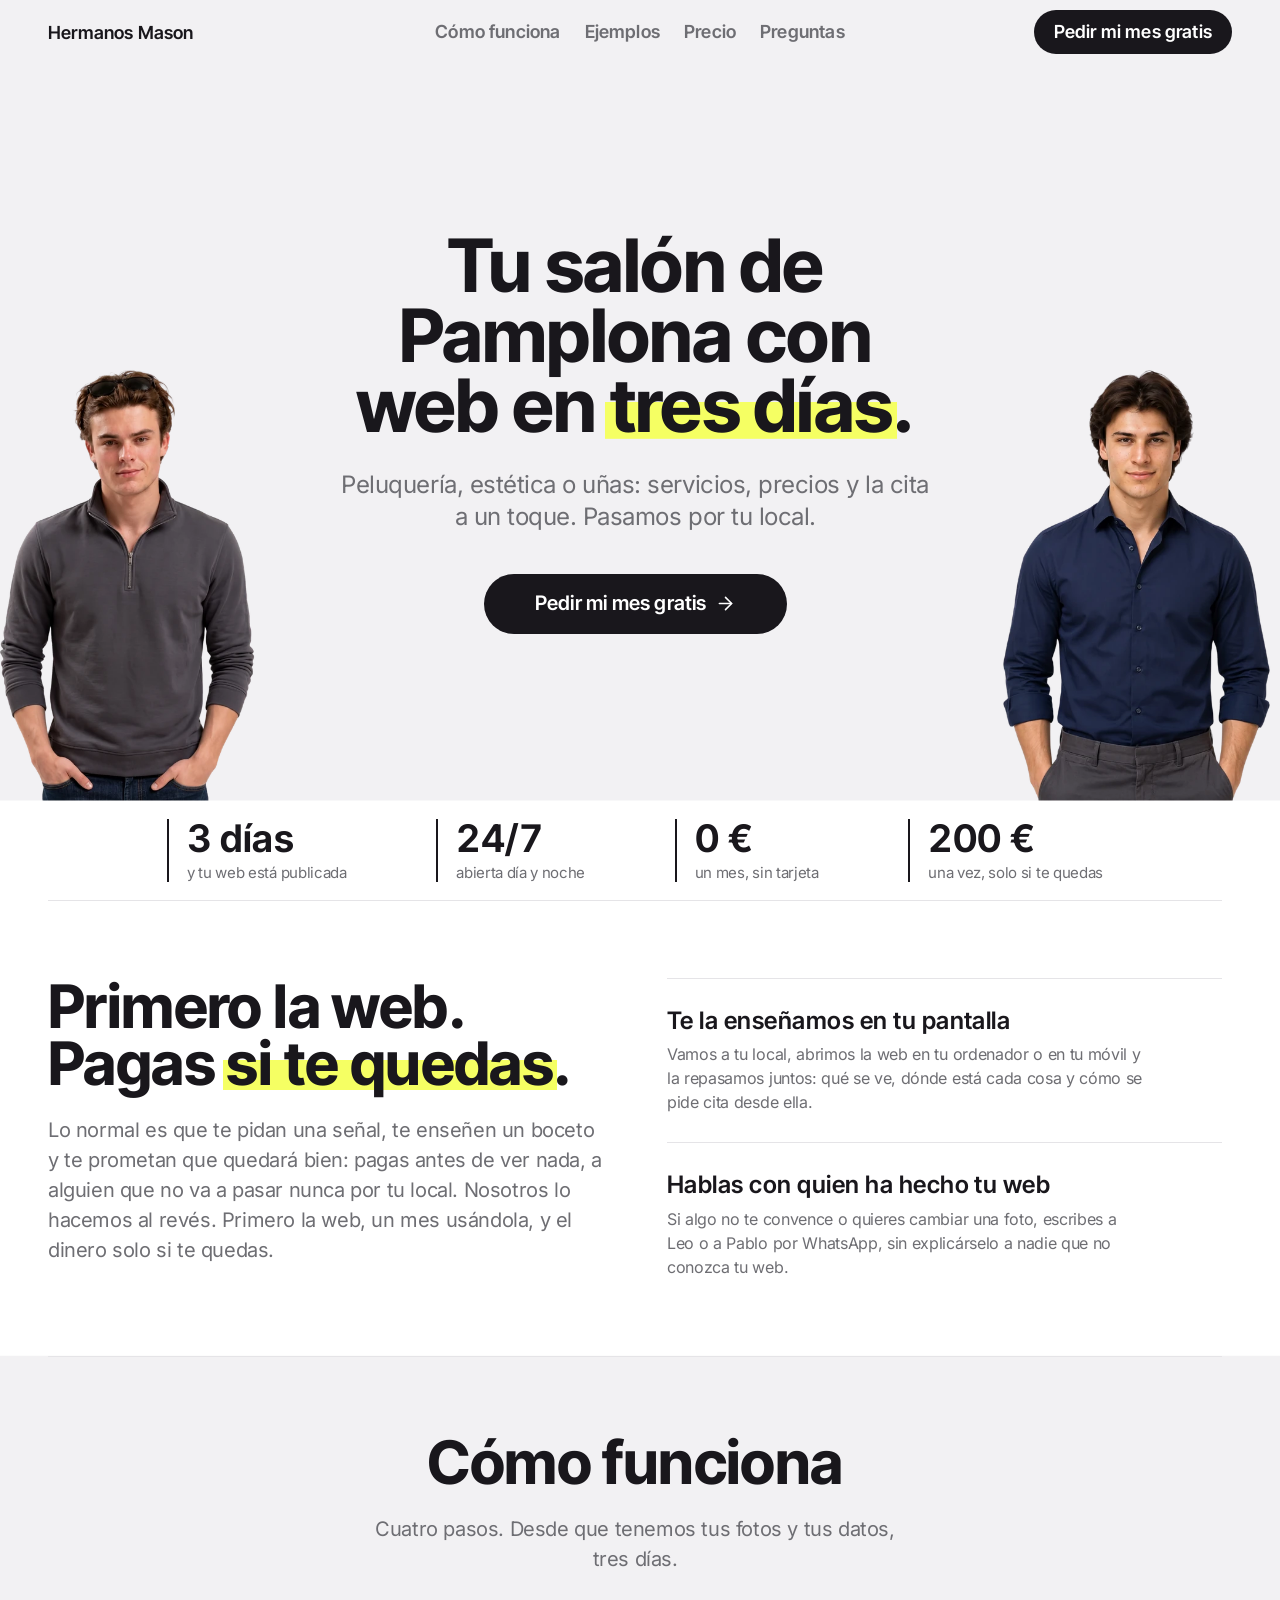
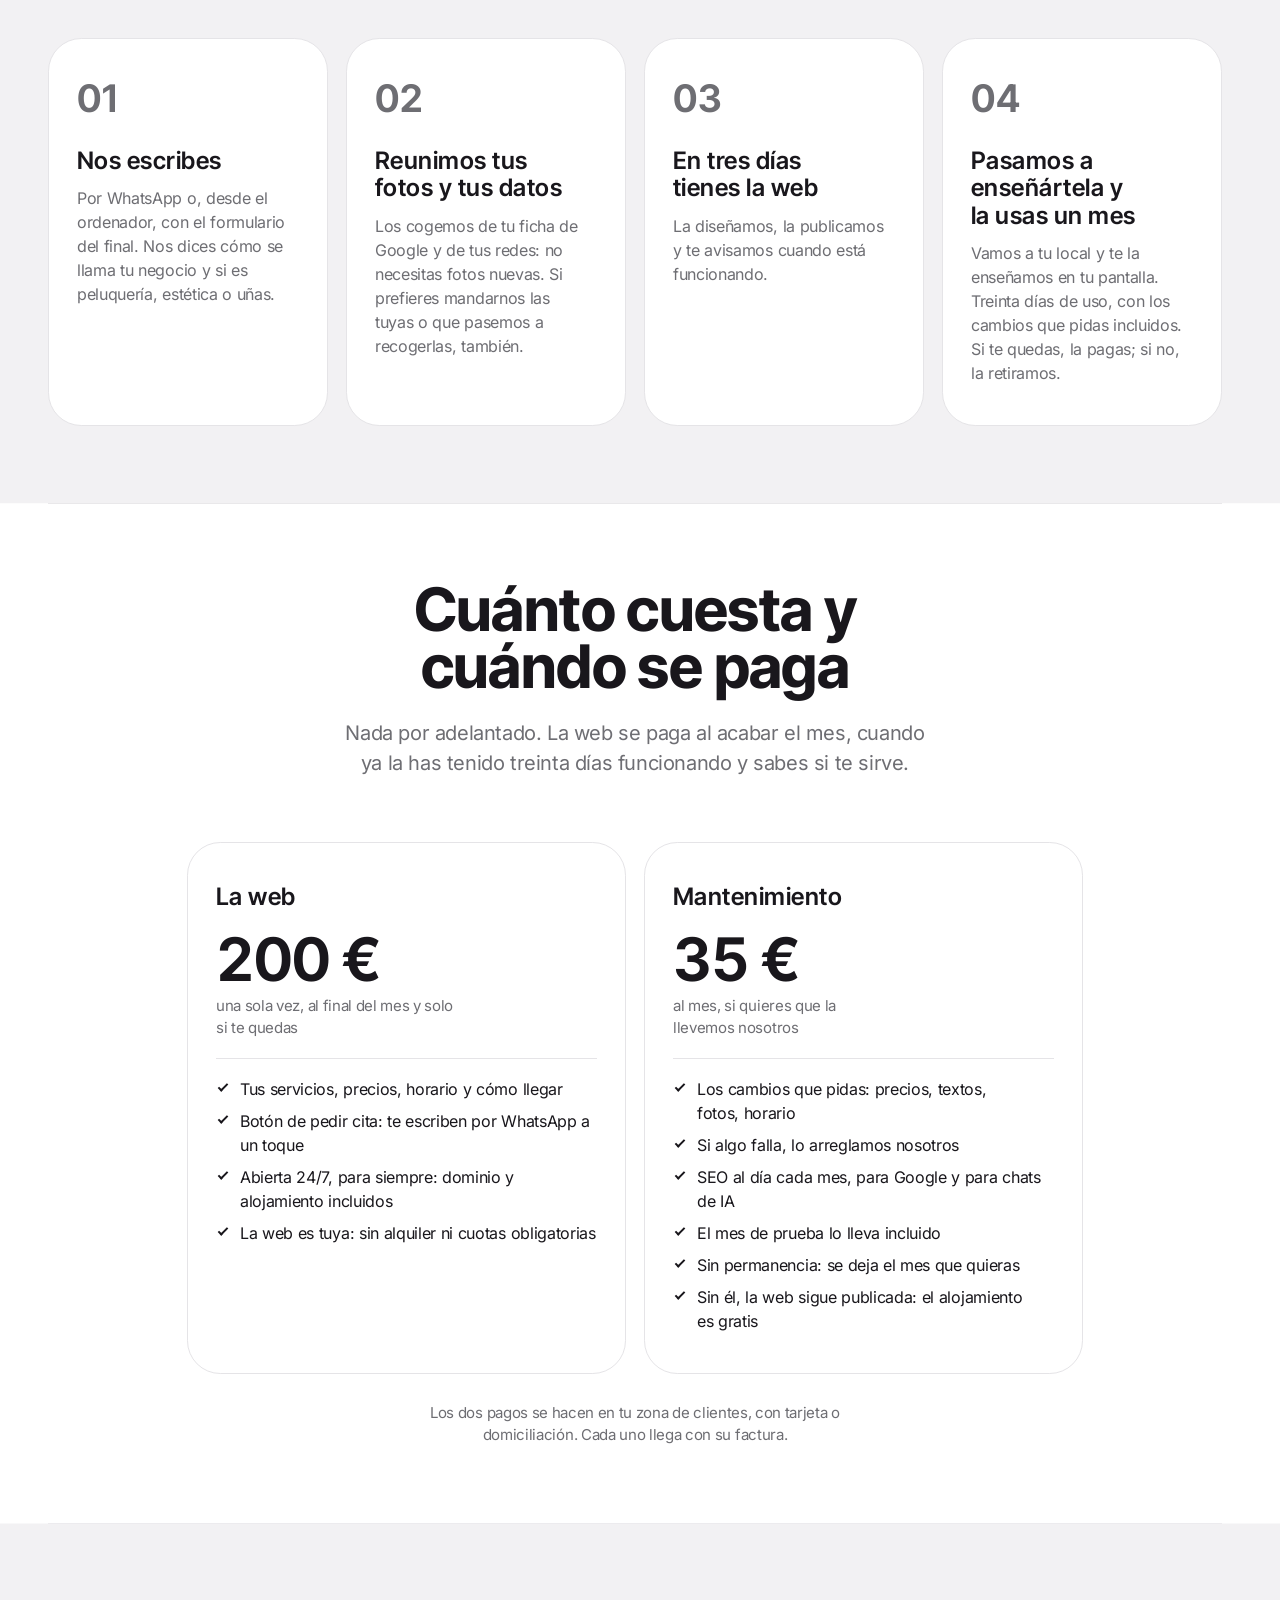
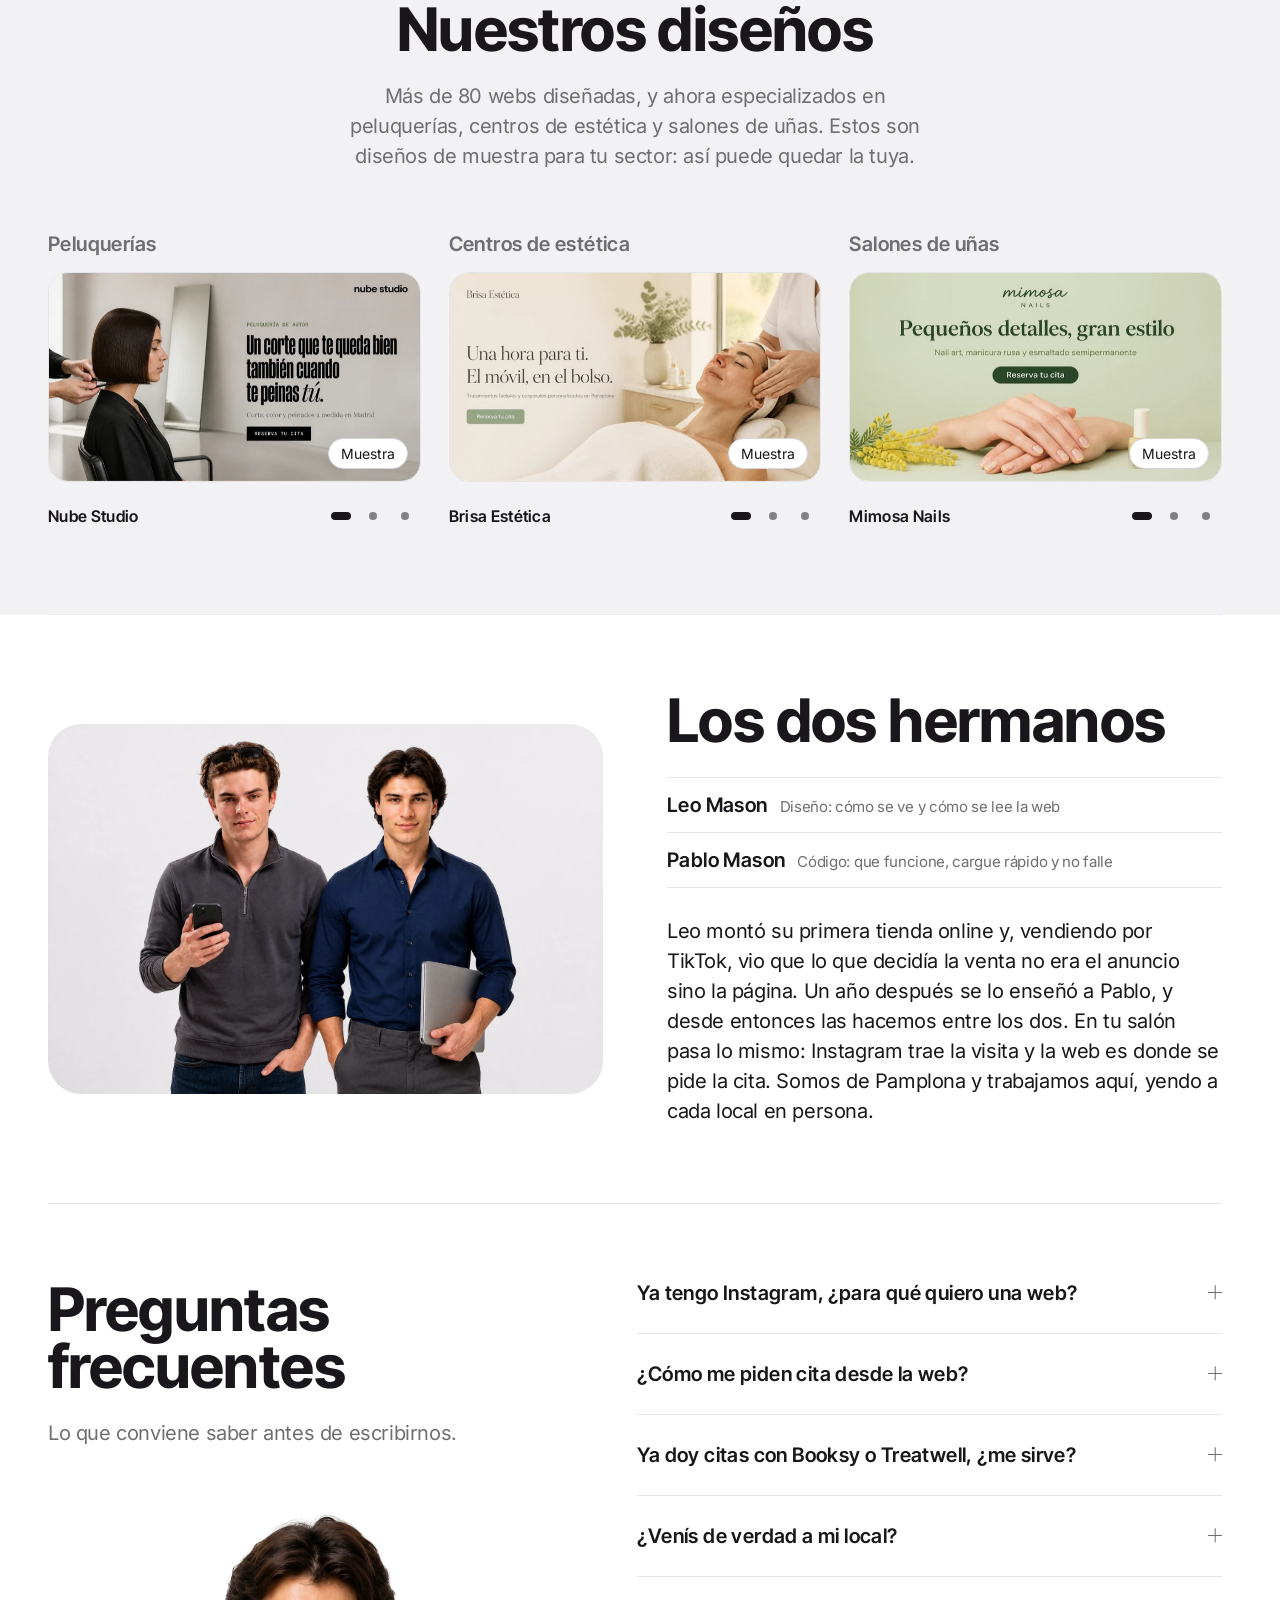
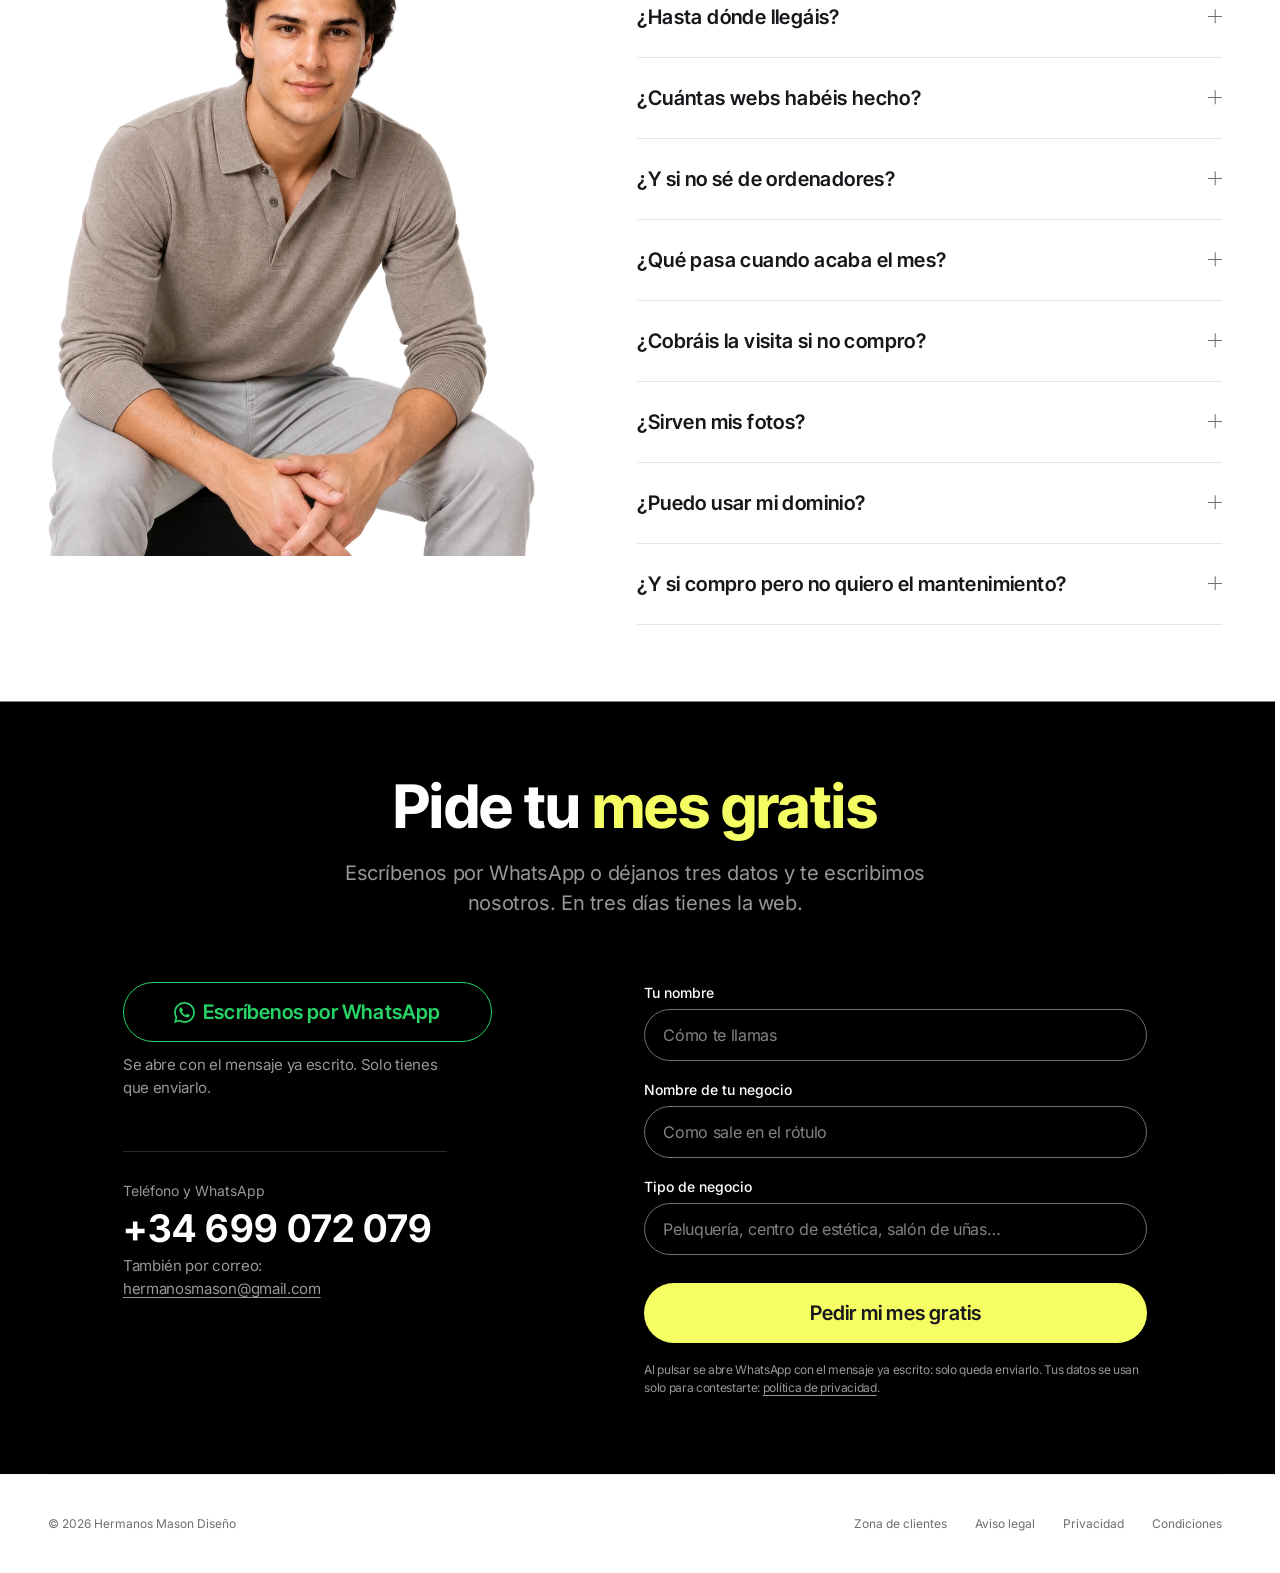
==== commit b24f8c3d: ""24/7" a la vista: cuarta cifra en la cinta del hero, en Precio y en el cierre de la página 2 - Cint" ====
--- a/docs/index.html
+++ b/docs/index.html
@@ -170,6 +170,10 @@
           <span class="portada__cifra-pie">y tu web está publicada</span>
         </li>
         <li>
+          <strong class="portada__cifra">24/7</strong>
+          <span class="portada__cifra-pie">abierta día y noche</span>
+        </li>
+        <li>
           <strong class="portada__cifra">0 €</strong>
           <span class="portada__cifra-pie">un mes, sin tarjeta</span>
         </li>
@@ -244,7 +248,7 @@
           <ul class="precio__lista">
             <li>Tus servicios, precios, horario y cómo llegar</li>
             <li>Botón de pedir cita: te escriben por WhatsApp a un toque</li>
-            <li>Dominio y alojamiento incluidos, para siempre</li>
+            <li>Abierta 24/7, para siempre: dominio y alojamiento incluidos</li>
             <li>La web es tuya: sin alquiler ni cuotas obligatorias</li>
           </ul>
         </li>
--- a/docs/styles.css
+++ b/docs/styles.css
@@ -1738,8 +1738,9 @@
   list-style: none;
   justify-self: stretch;
   display: grid;
-  grid-template-columns: repeat(3, minmax(0, 1fr));
+  grid-template-columns: repeat(2, minmax(0, 1fr));
   column-gap: var(--sp-md);
+  row-gap: var(--sp-sm);
   margin: 0;
   padding: var(--sp-sm) 0;
   background: var(--paper);
@@ -1786,7 +1787,7 @@
 
 @media (min-width: 768px) {
   .portada__cifras {
-    grid-template-columns: repeat(3, auto);
+    grid-template-columns: repeat(4, auto);
     justify-content: center;
     column-gap: clamp(2.5rem, 7vw, 7rem);
   }
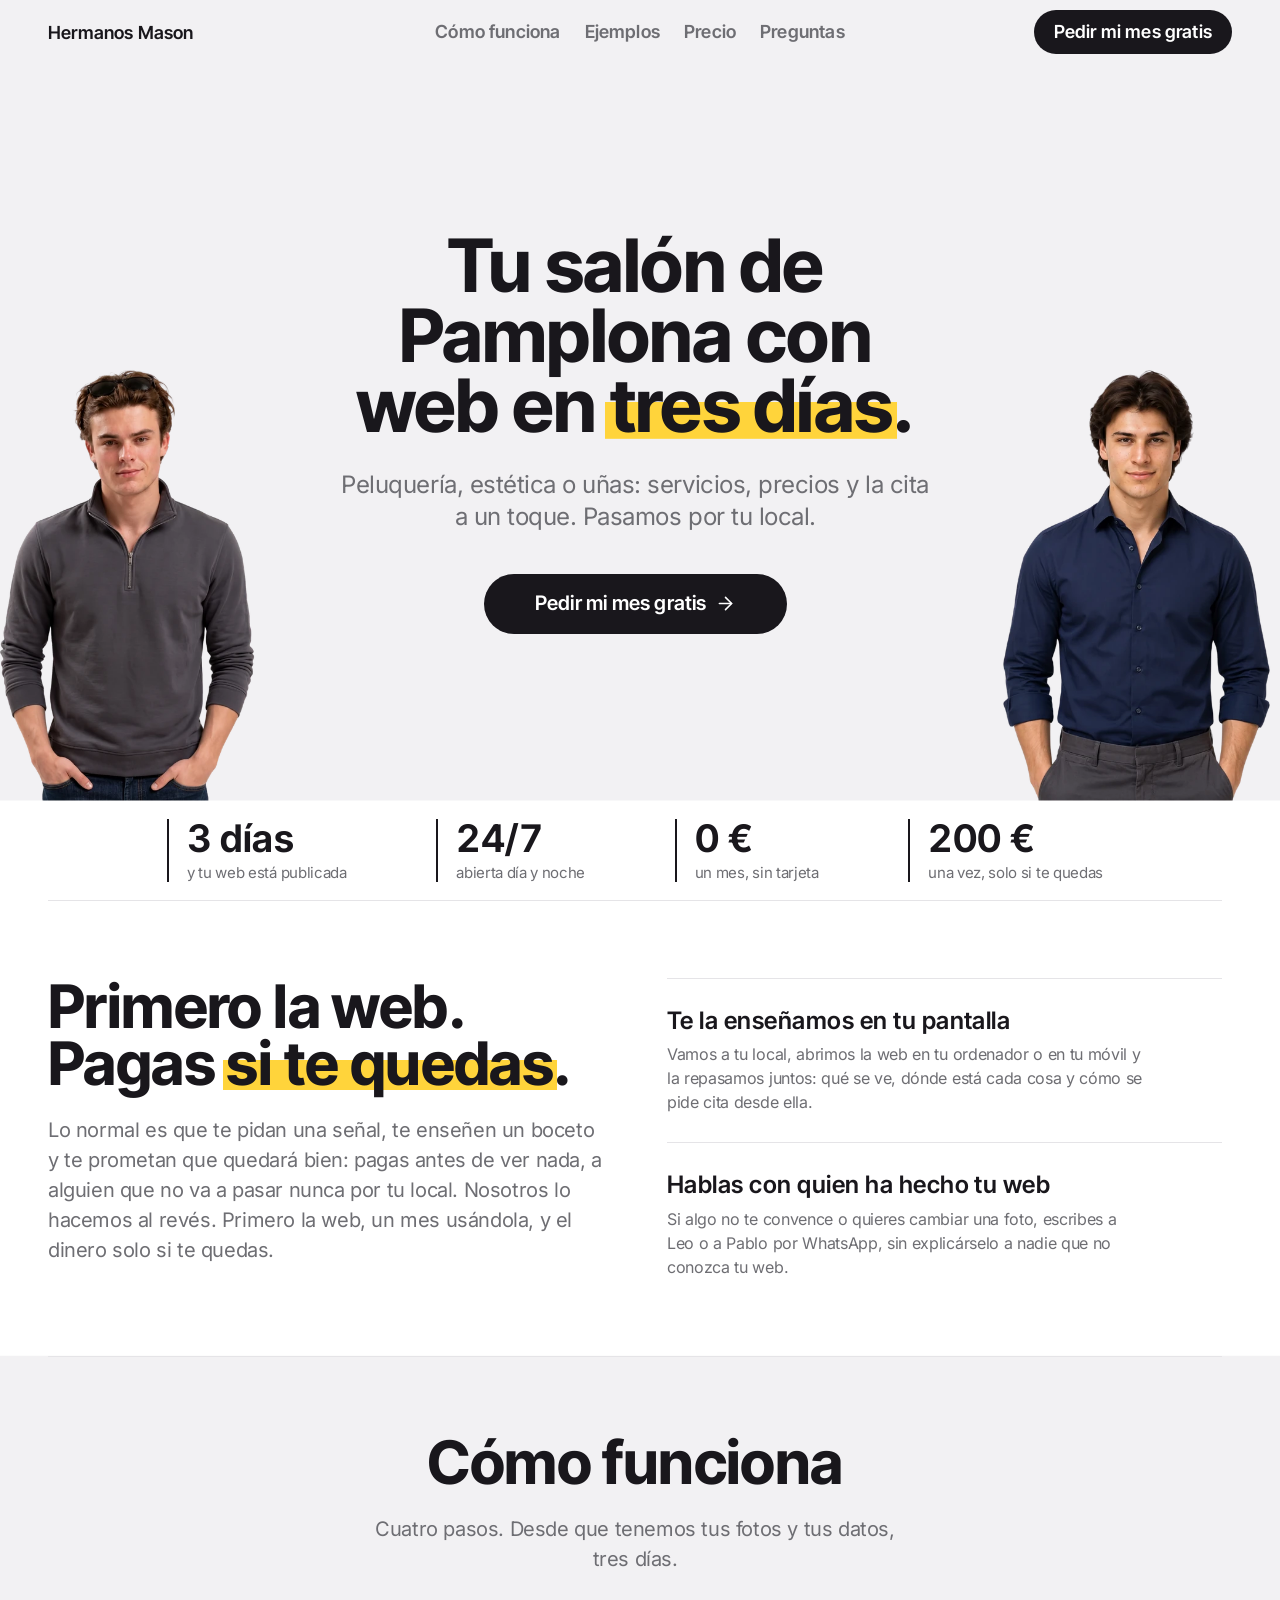
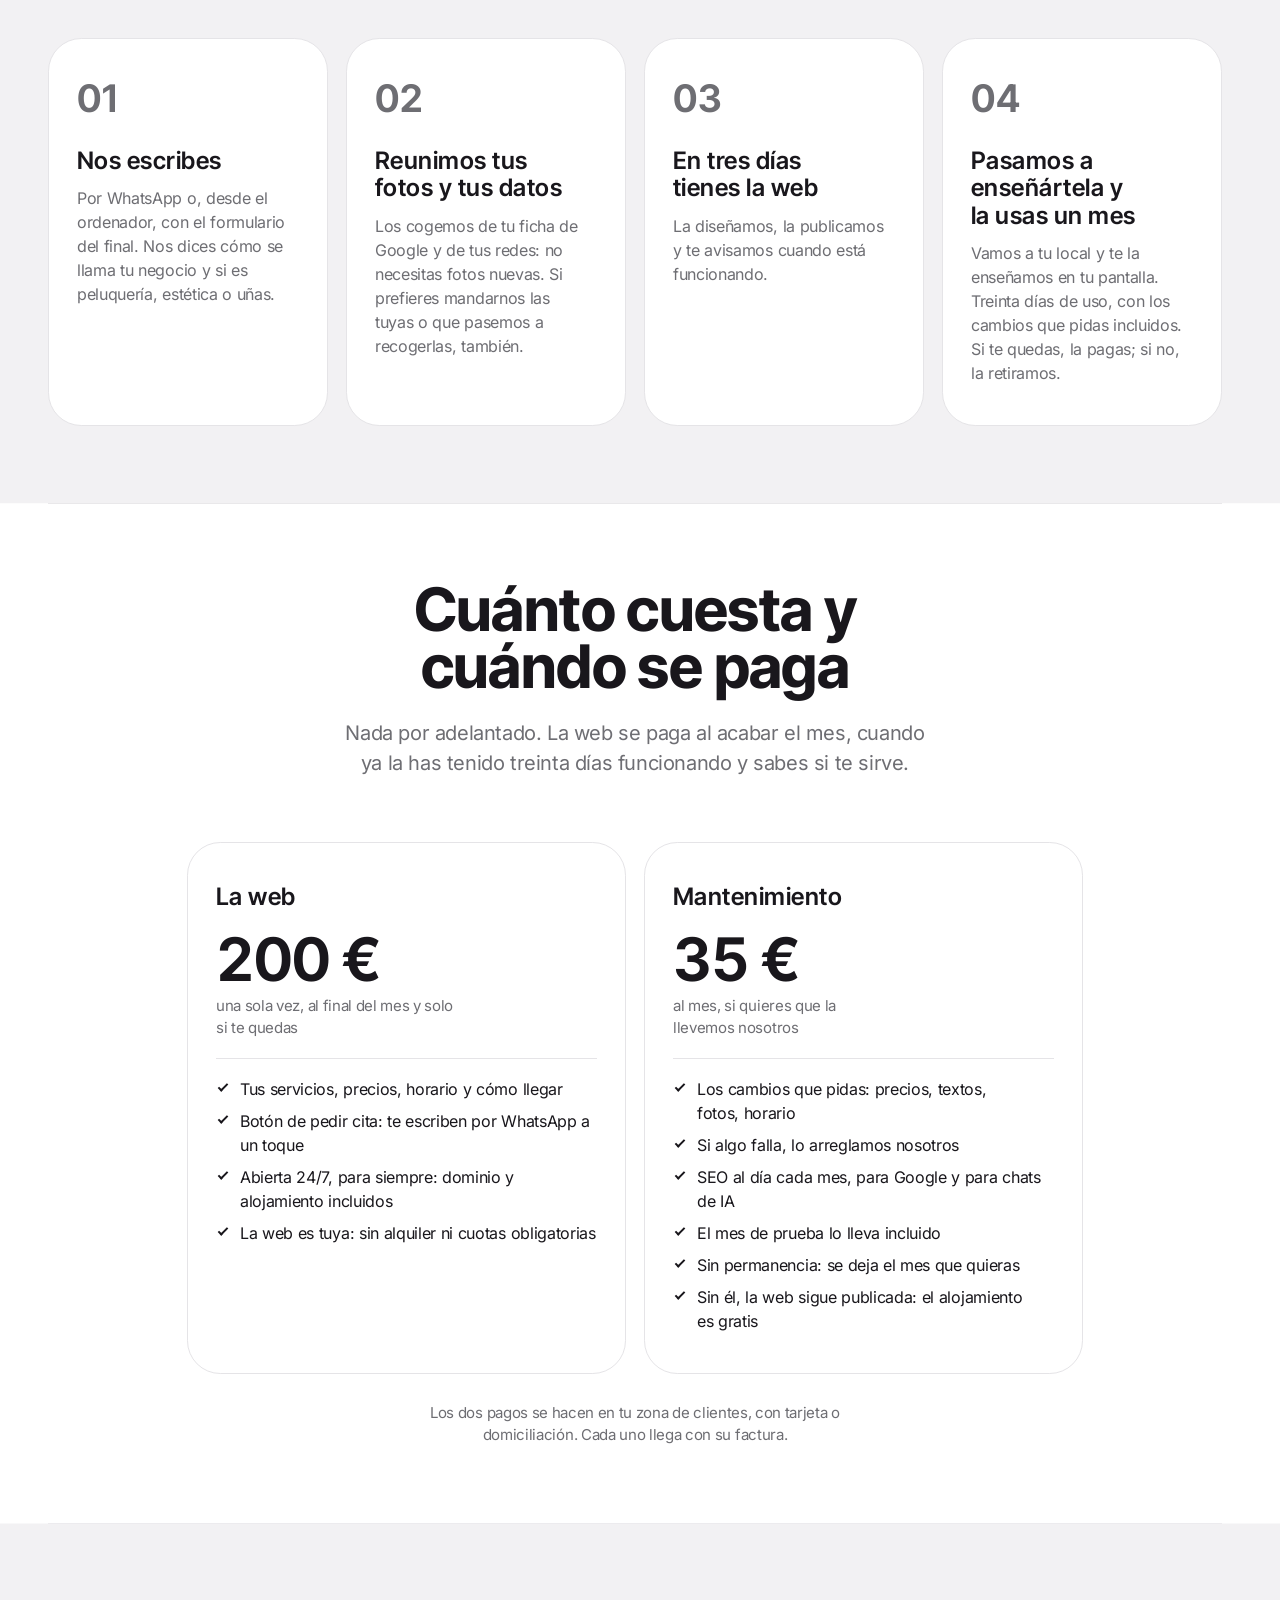
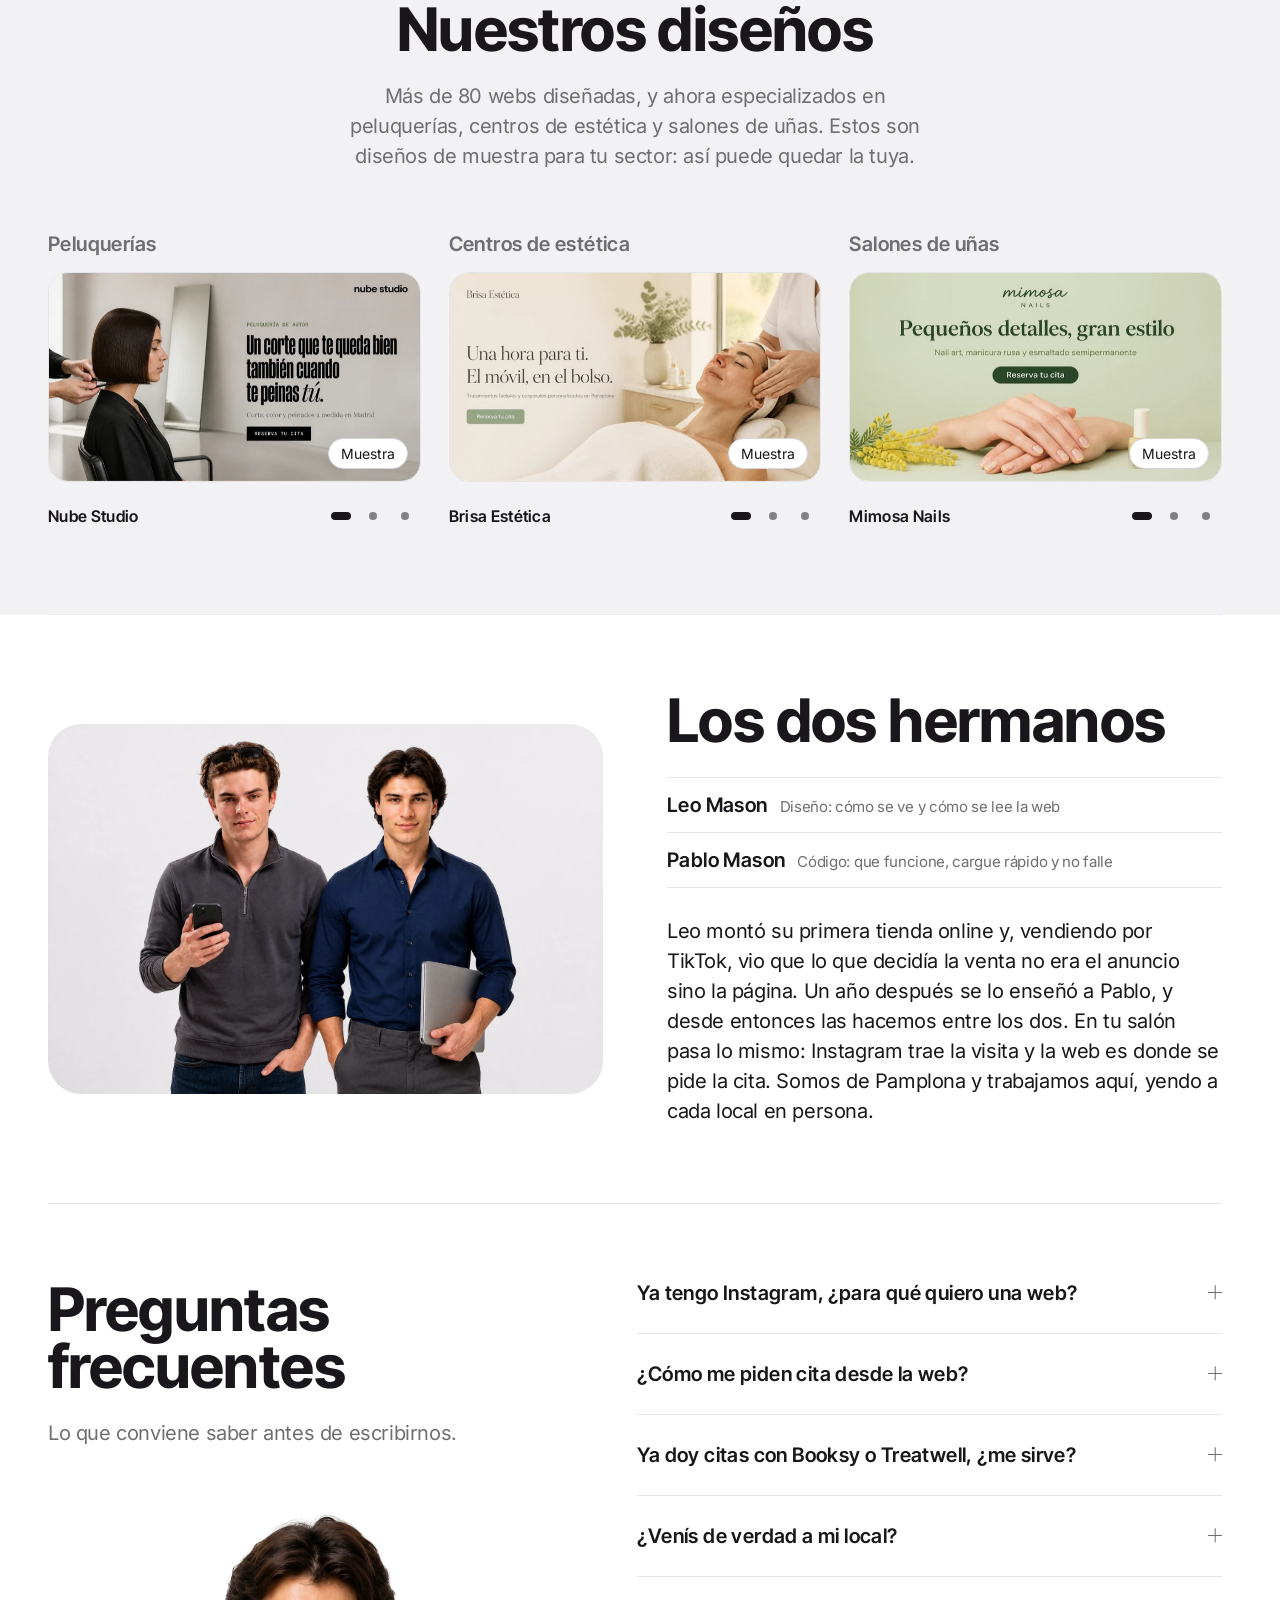
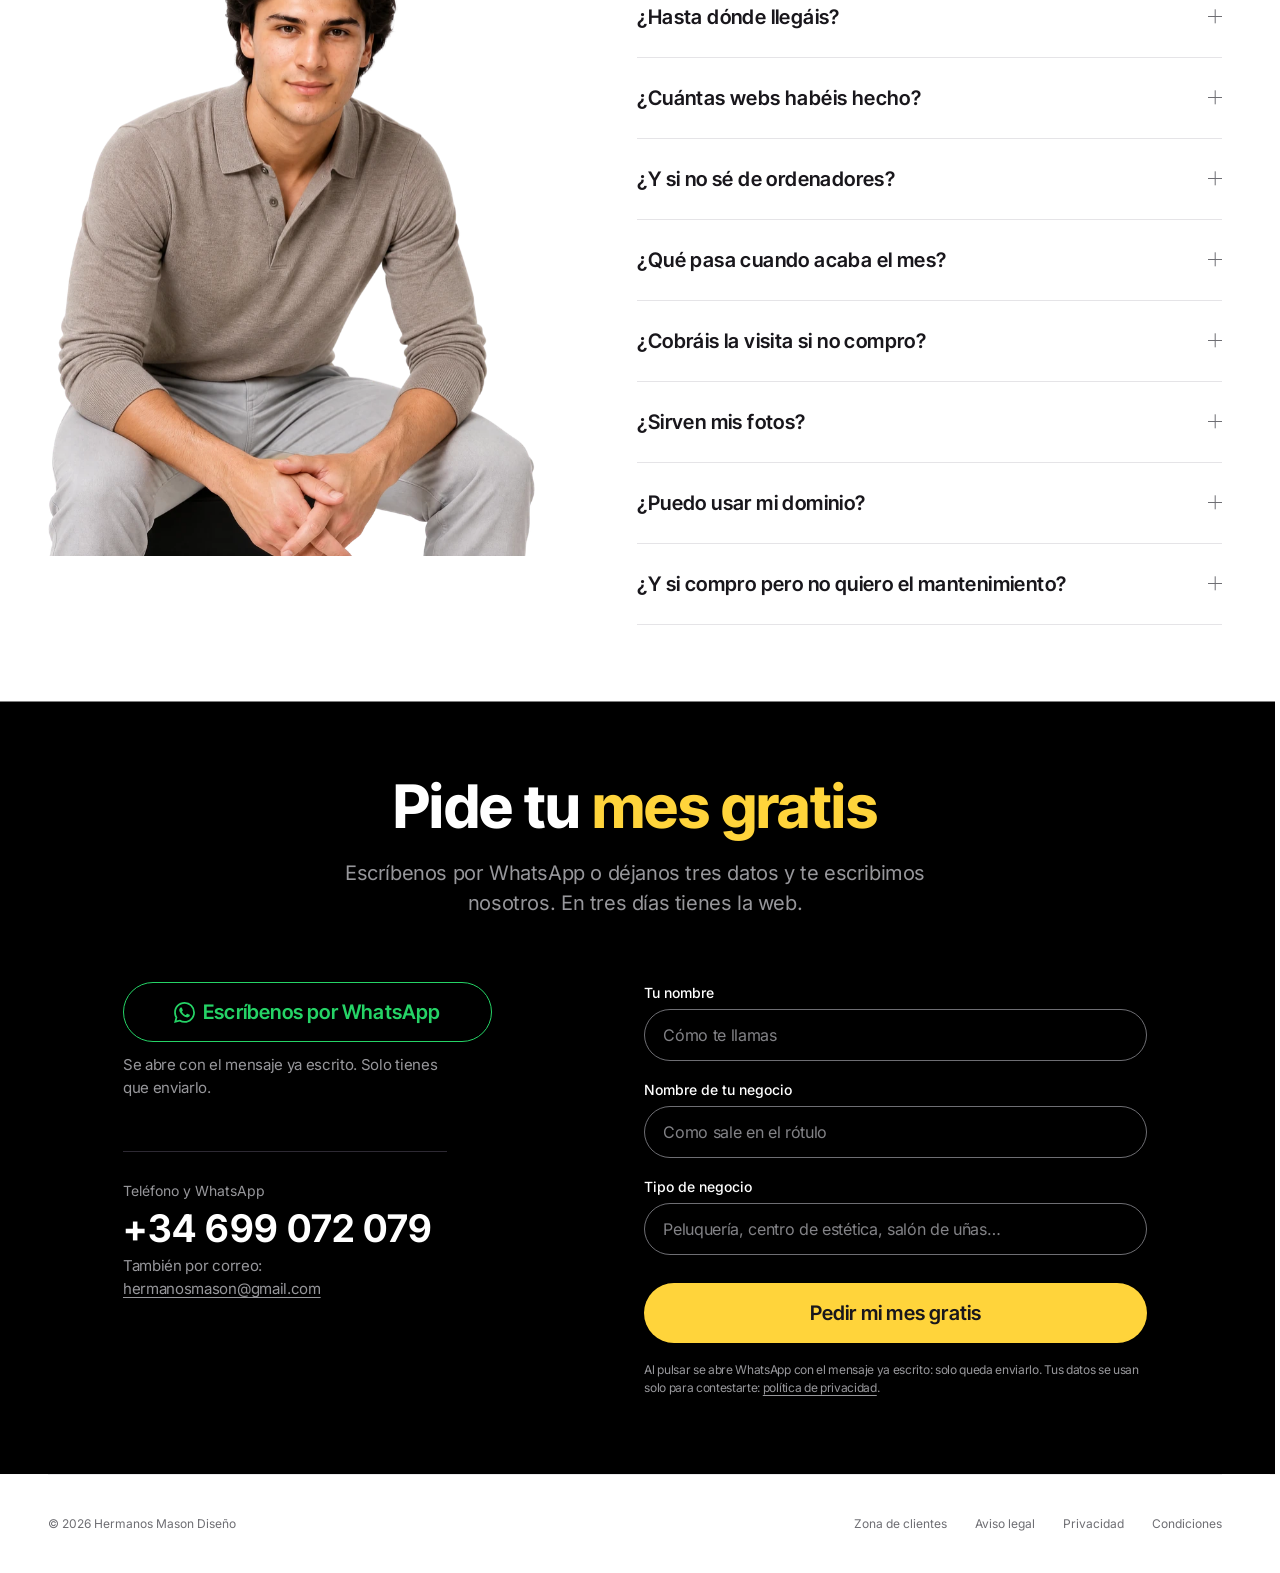
==== commit 0d007385: "Amarillo de rotulador cálido (#ffd43b) en vez del lima de Jitter El rotulador, el botón del cierre y" ====
--- a/docs/index.html
+++ b/docs/index.html
@@ -27,7 +27,7 @@
 <meta property="og:image:type" content="image/jpeg" />
 <meta property="og:image:width" content="1200" />
 <meta property="og:image:height" content="630" />
-<meta property="og:image:alt" content="Leo y Pablo Mason a los dos lados del titular: Tu salón de Pamplona con web en tres días, con «tres días» marcado a rotulador amarillo, el botón Pedir mi mes gratis y, al pie, tres cifras: 3 días, 0 € un mes sin tarjeta y 200 € solo si te quedas." />
+<meta property="og:image:alt" content="Leo y Pablo Mason a los dos lados del titular: Tu salón de Pamplona con web en tres días, con «tres días» marcado a rotulador amarillo, el botón Pedir mi mes gratis y, al pie, cuatro cifras: 3 días, 24/7 abierta día y noche, 0 € un mes sin tarjeta y 200 € solo si te quedas." />
 <meta name="twitter:card" content="summary_large_image" />
 
 <link rel="icon" href="data:image/svg+xml,<svg xmlns='http://www.w3.org/2000/svg' viewBox='0 0 32 32'><rect width='32' height='32' fill='%2319171c'/><text x='16' y='23' font-family='system-ui,Segoe UI,Helvetica,sans-serif' font-size='19' font-weight='700' fill='%23ffffff' text-anchor='middle'>HM</text></svg>" />
--- a/docs/styles.css
+++ b/docs/styles.css
@@ -46,7 +46,7 @@
   --gris-900: #19171c;
   --negro:    #000000;
 
-  --amarillo:      #f5ff63;
+  --amarillo:      #ffd43b;
 
   --verde-whatsapp:       #075e54;
   --verde-whatsapp-claro: #25d366;
@@ -2473,6 +2473,19 @@
   font-size: var(--size-sm);
   color: var(--ink-2);
 }
+
+.muestra-video { margin: var(--sp-lg) 0 0; }
+
+.muestra-video__video {
+  width: 100%;
+  aspect-ratio: 16 / 9;
+  height: auto;
+  border: var(--rule) solid var(--line);
+  border-radius: var(--radius);
+  background: #fff;
+}
+
+.muestra-video figcaption { margin-block-start: var(--sp-xs); }
 
 .enlace .truco { border-block-start: var(--rule) solid var(--line); }
 
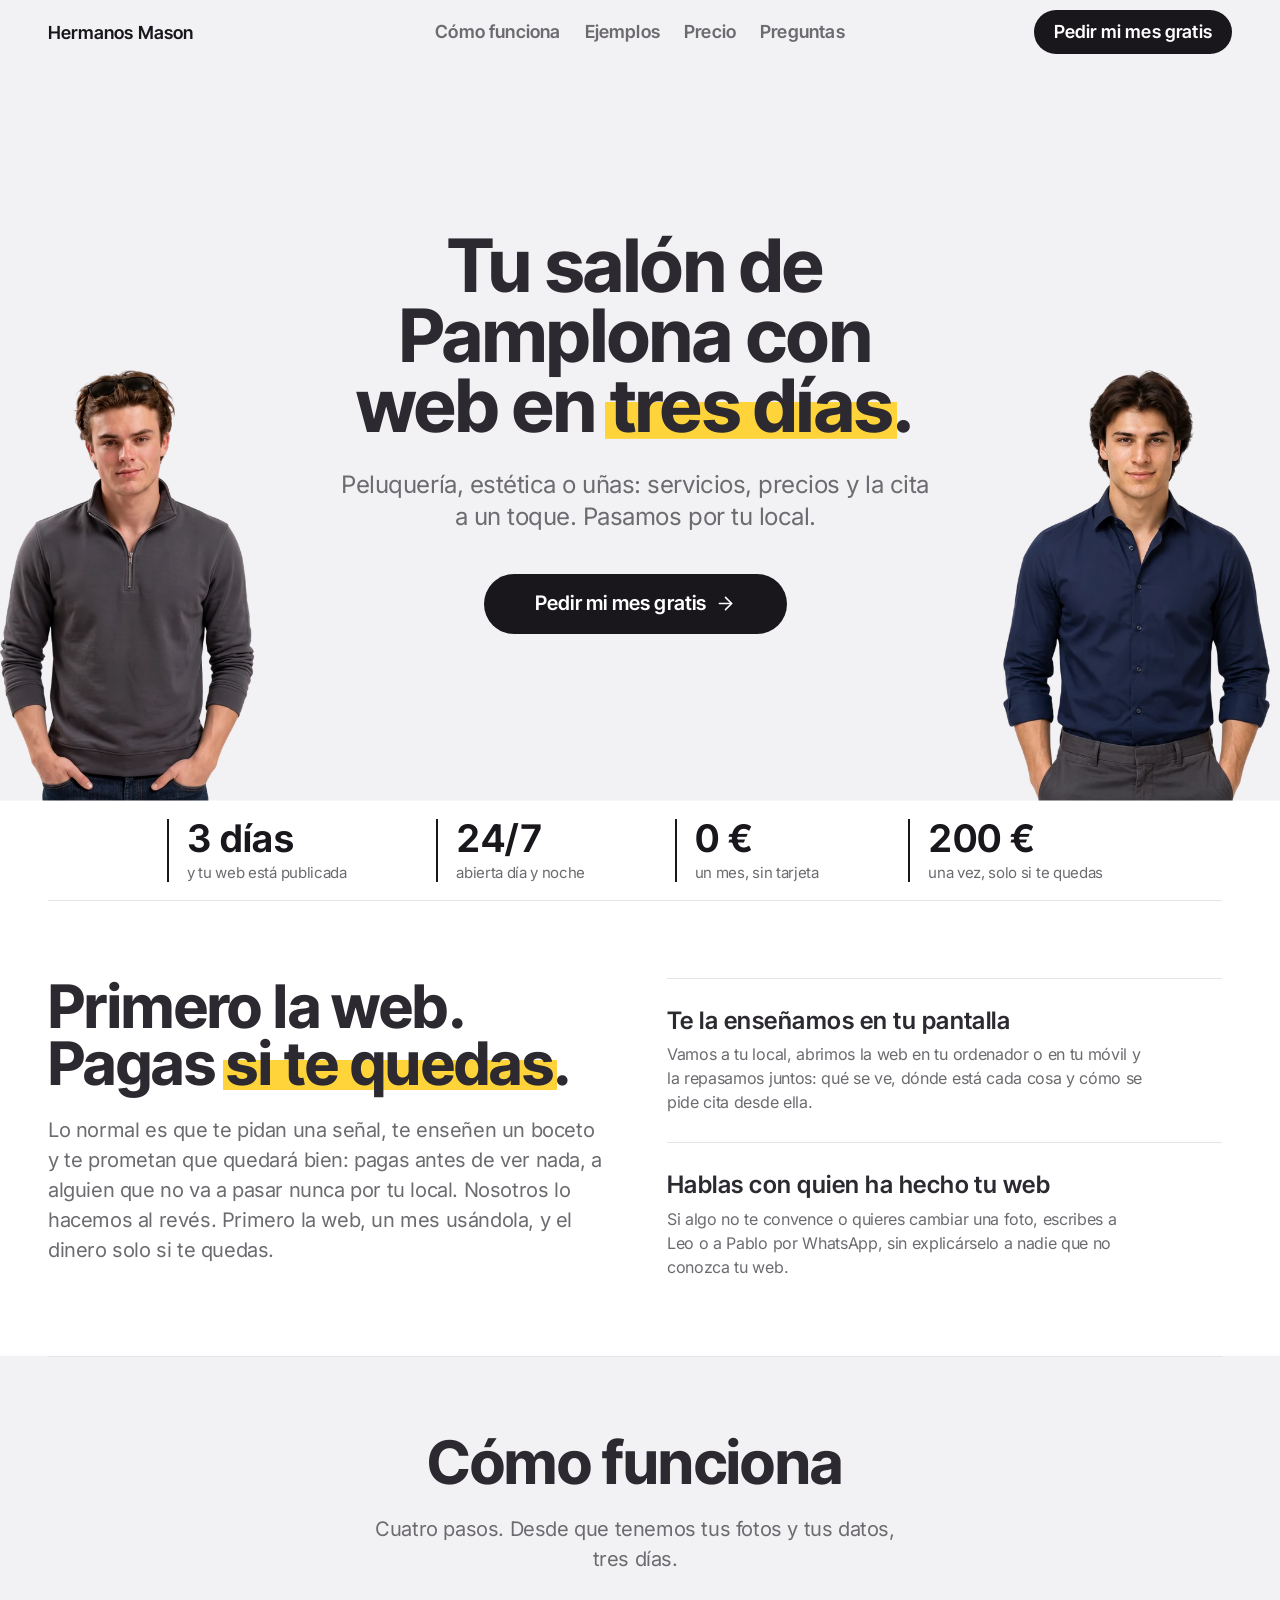
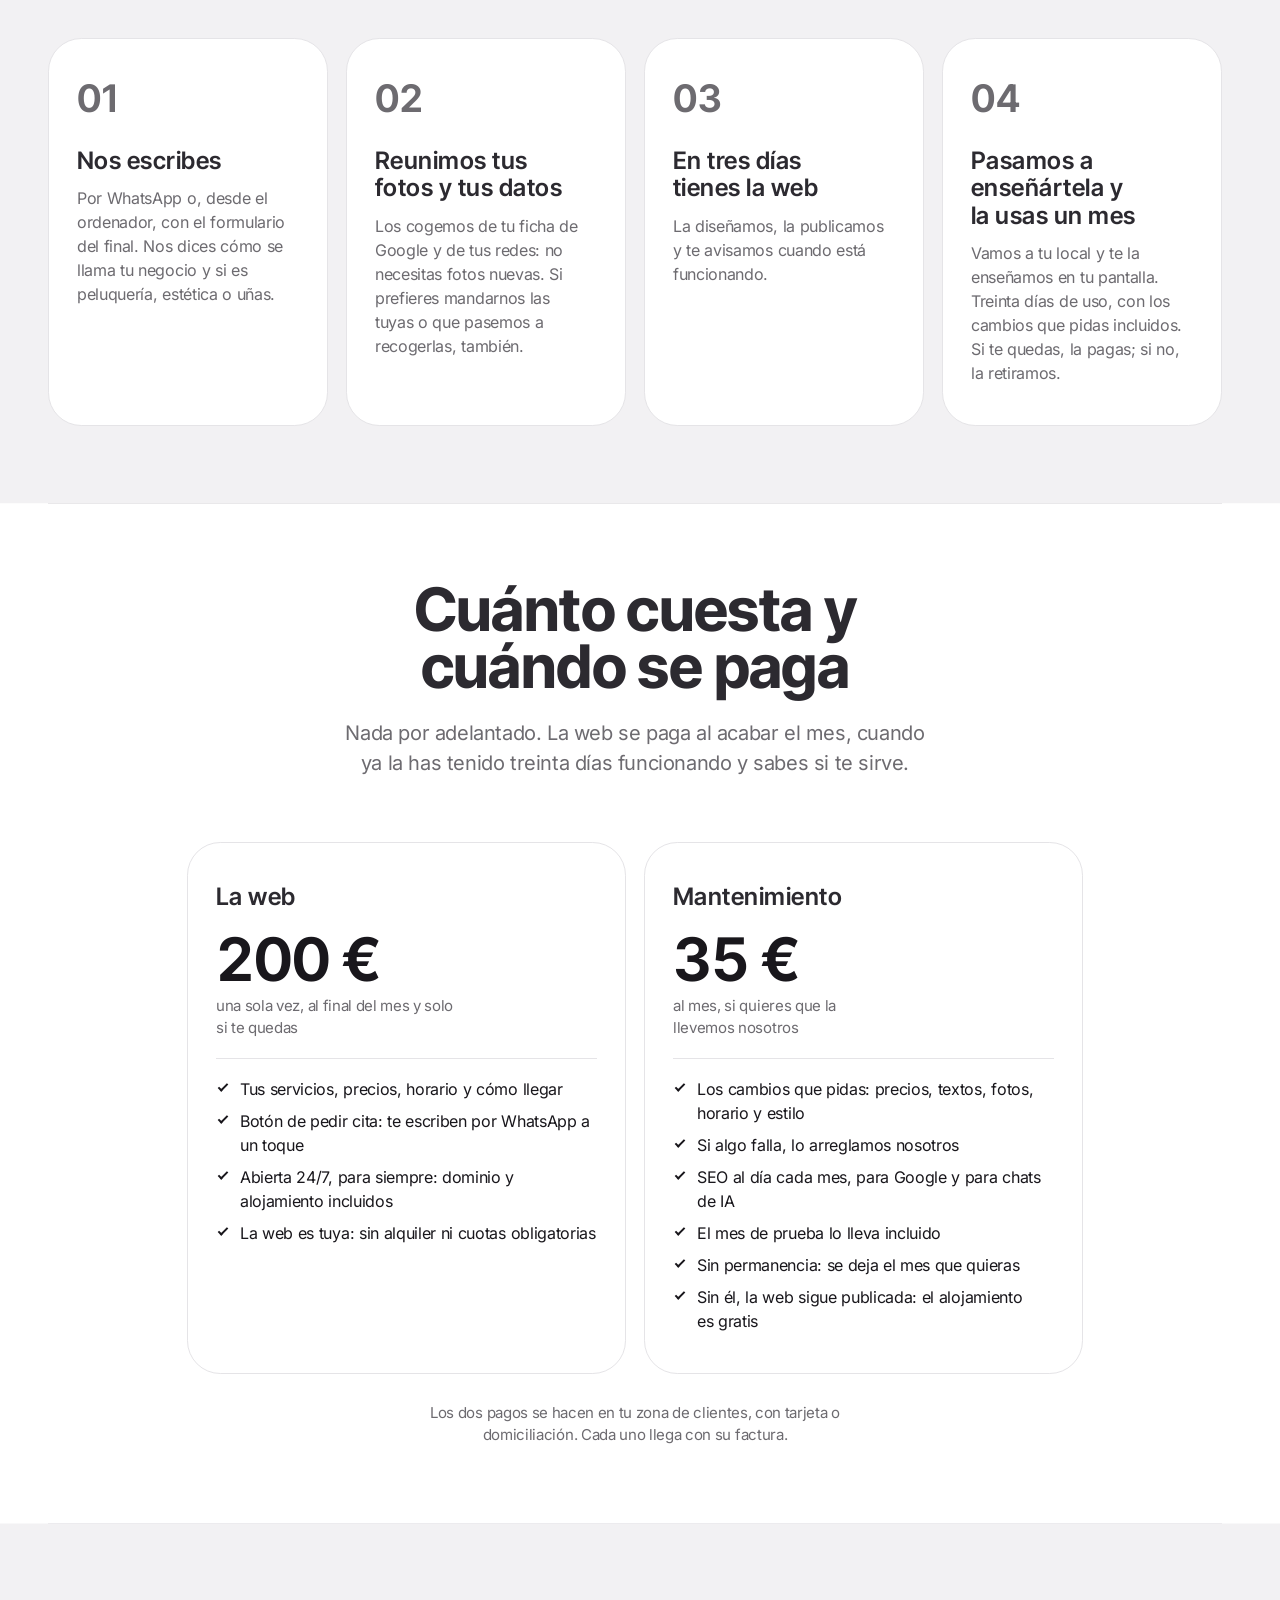
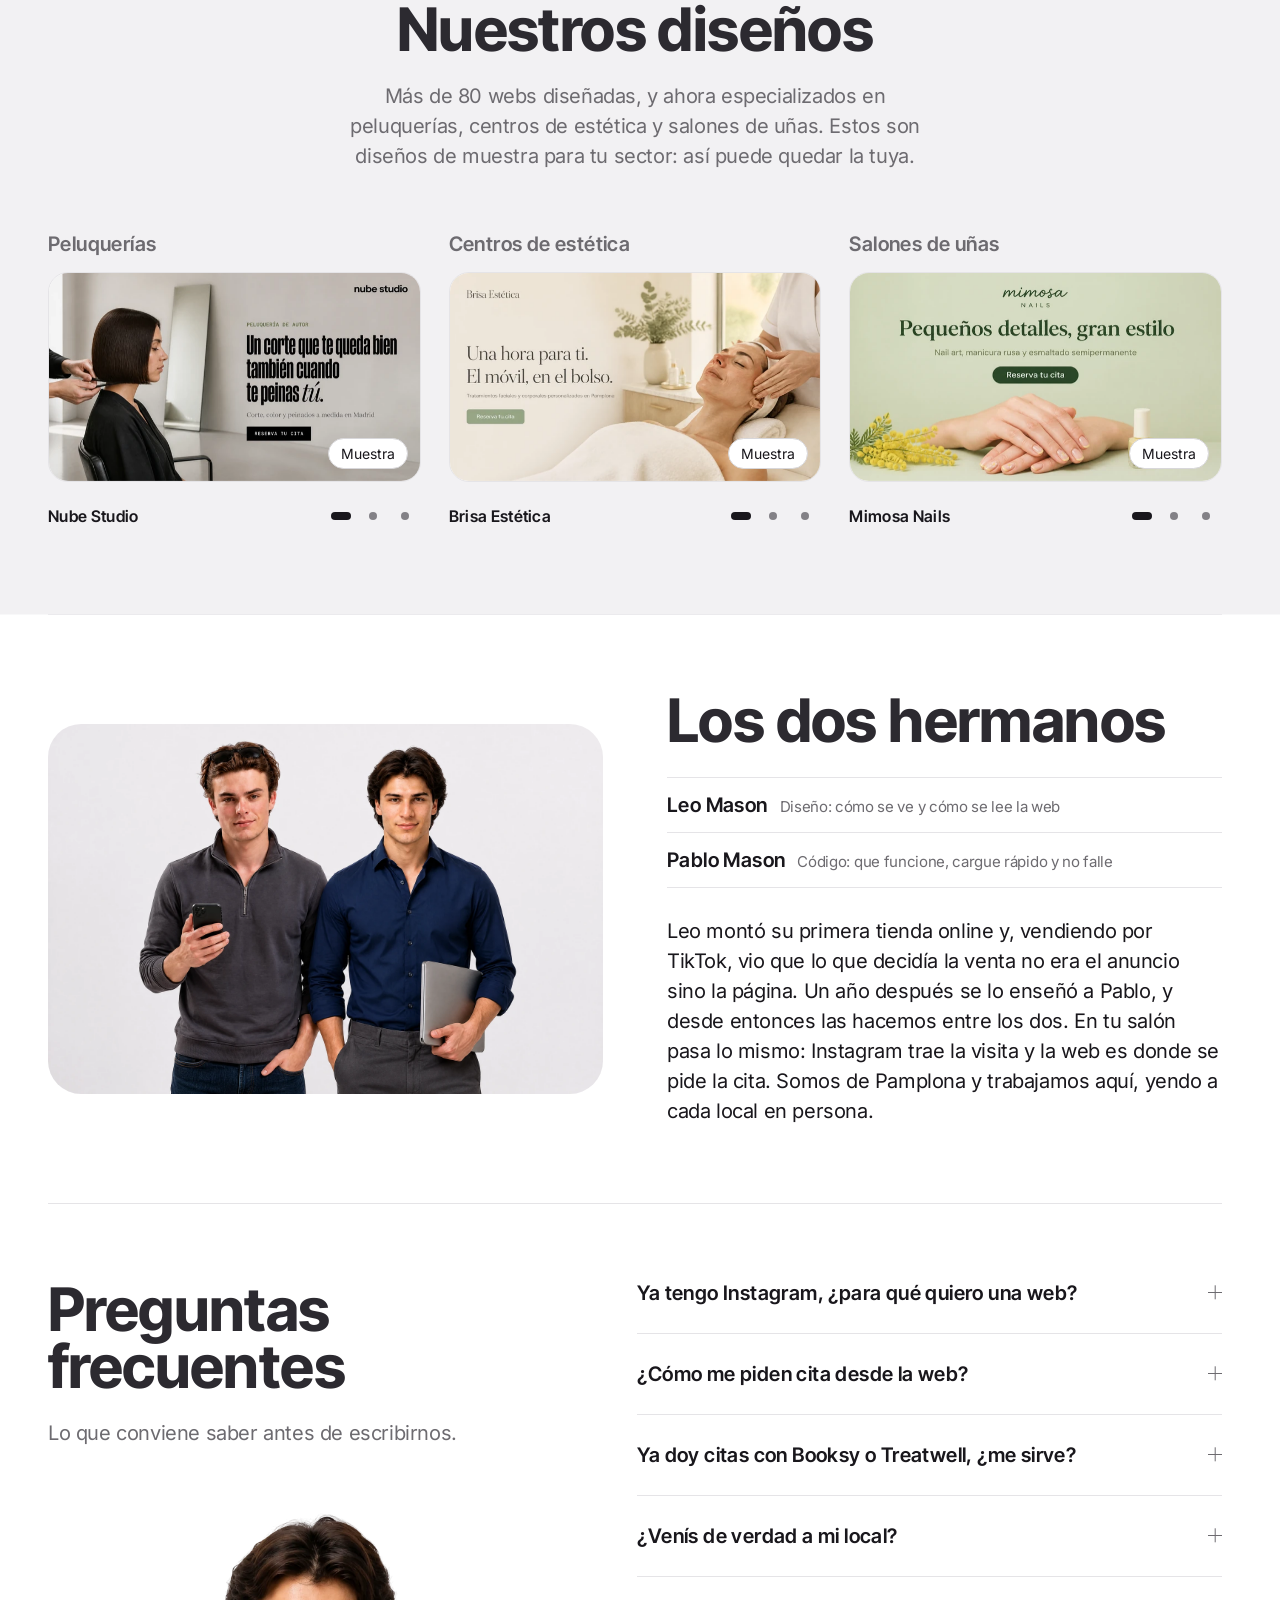
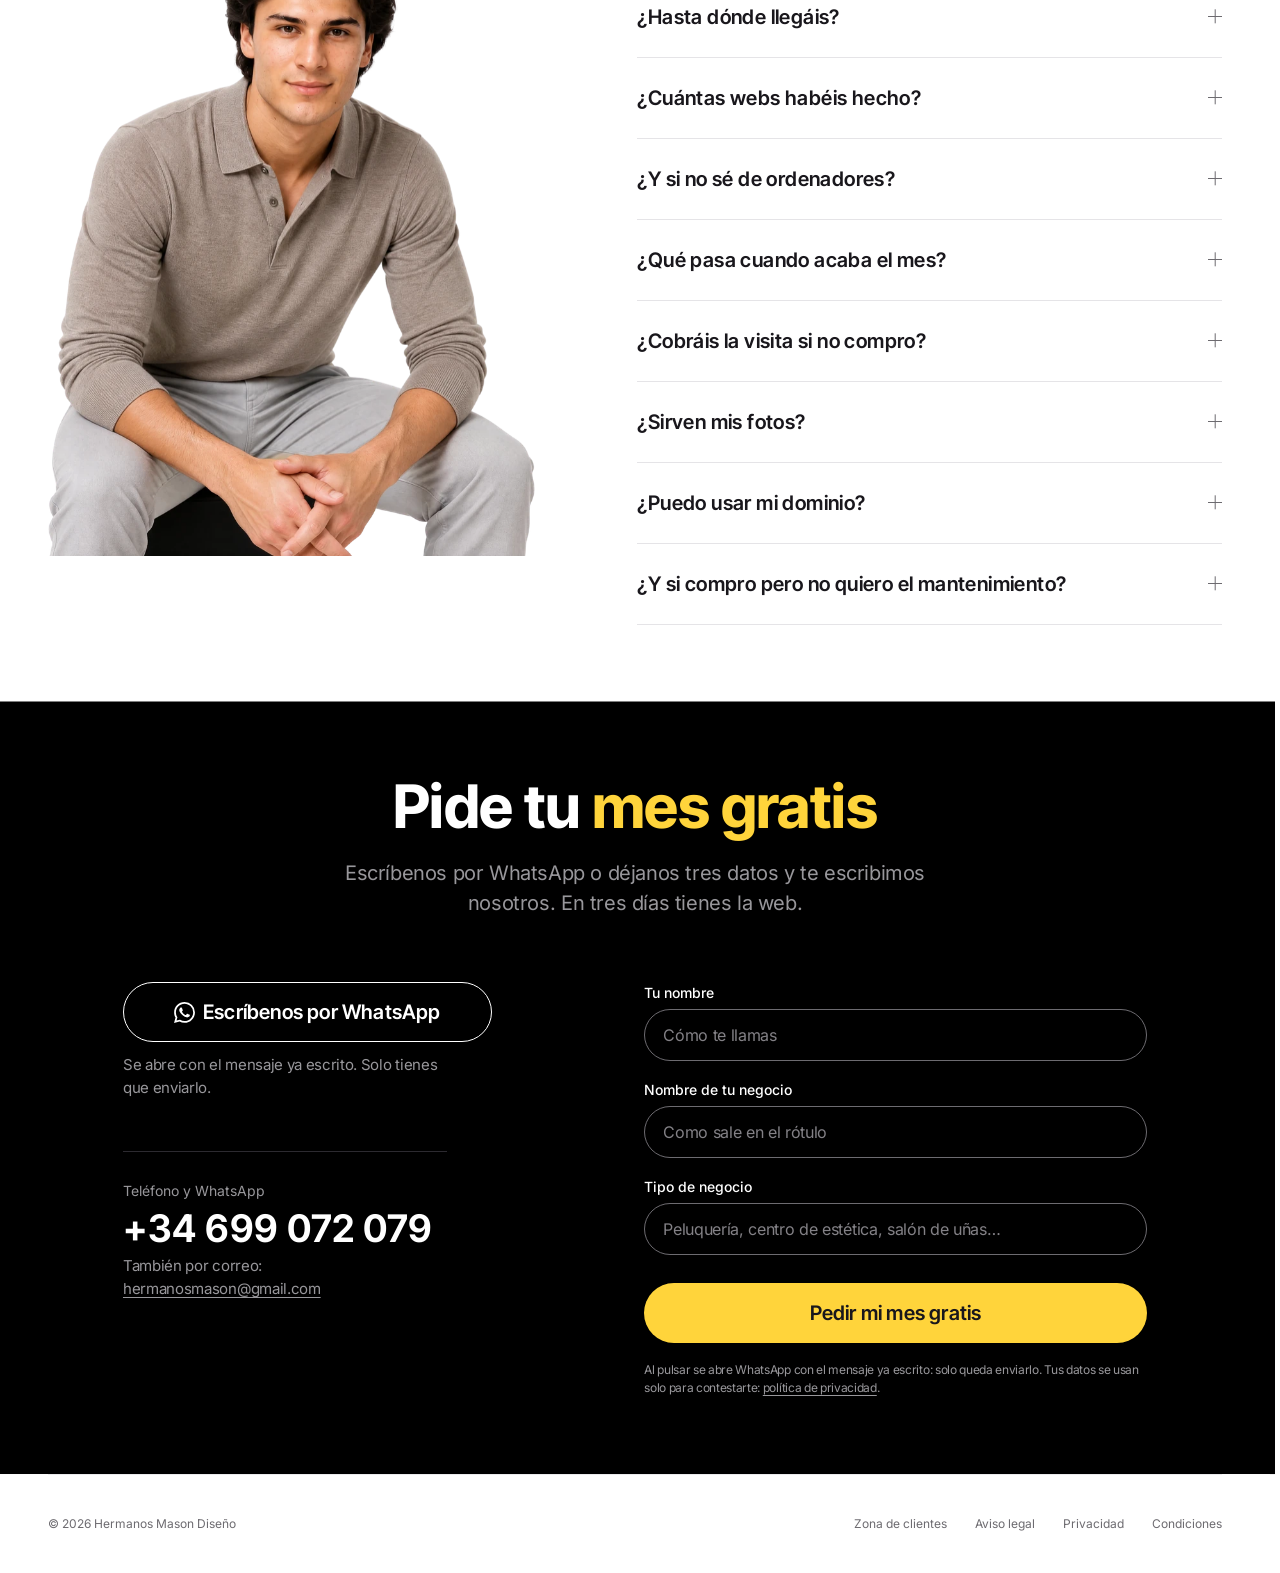
==== commit e4f1dc7f: "Portada: el estilo, entre los cambios del mantenimiento La tarjeta de 35 € dice ya lo mismo que el p" ====
--- a/docs/index.html
+++ b/docs/index.html
@@ -259,7 +259,7 @@
             <span class="precio__cuando">al mes, si quieres que la llevemos nosotros</span>
           </p>
           <ul class="precio__lista">
-            <li>Los cambios que pidas: precios, textos, fotos, horario</li>
+            <li>Los cambios que pidas: precios, textos, fotos, horario y estilo</li>
             <li>Si algo falla, lo arreglamos nosotros</li>
             <li>SEO al día cada mes, para Google y para chats de IA</li>
             <li>El mes de prueba lo lleva incluido</li>
--- a/docs/styles.css
+++ b/docs/styles.css
@@ -37,19 +37,18 @@
   --gris-50:  #f8f7f9;
   --gris-100: #f2f1f3;
   --gris-200: #e5e4e7;
-  --gris-300: #d7d7db;
-  --gris-400: #97979b;
-  --gris-500: #828286;
-  --gris-600: #6e6e73;
-  --gris-700: #46424c;
-  --gris-800: #2d2933;
+  --gris-300: #d8d7da;
+  --gris-400: #98979b;
+  --gris-500: #838186;
+  --gris-600: #6d6b70;
+  --gris-700: #454349;
+  --gris-800: #2c2a30;
   --gris-900: #19171c;
   --negro:    #000000;
 
   --amarillo:      #ffd43b;
 
   --verde-whatsapp:       #075e54;
-  --verde-whatsapp-claro: #25d366;
 
   --c-white:   var(--blanco);
   --c-white-2: var(--gris-100);
@@ -65,8 +64,14 @@
   --ink:     var(--c-black);
   --ink-2:   var(--c-grey);
 
+  --ink-head: var(--gris-800);
+
+  --paper-hover: var(--gris-50);
+
   --line:    var(--gris-200);
   --line-2:  var(--gris-300);
+
+  --line-control: var(--gris-500);
 
   --accent:       var(--c-accent);
   --accent-hover: var(--gris-800);
@@ -168,10 +173,13 @@
 .invert {
   --paper:   var(--negro);
   --paper-2: var(--gris-800);
+  --paper-hover: color-mix(in srgb, var(--gris-800) 50%, var(--negro));
   --ink:     var(--c-white);
   --ink-2:   var(--c-grey-2);
+  --ink-head: var(--ink);
   --line:    var(--gris-800);
   --line-2:  var(--gris-600);
+  --line-control: var(--gris-600);
 
   --accent:       var(--amarillo);
   --accent-hover: color-mix(in srgb, var(--amarillo) 86%, var(--negro));
@@ -179,7 +187,7 @@
 
   --link: var(--ink);
 
-  --whatsapp-linea: var(--verde-whatsapp-claro);
+  --whatsapp-linea: var(--ink);
 
   background: var(--paper);
   color: var(--ink);
@@ -251,6 +259,8 @@
   letter-spacing: var(--track-head);
   text-wrap: balance;
 }
+
+:where(h1, h2, h3) { color: var(--ink-head); }
 
 :where(h1) { font-size: var(--size-5xl); line-height: 0.9; letter-spacing: var(--track-huge); }
 
@@ -908,7 +918,7 @@
   padding: var(--sp-sm) var(--sp-md);
   background: var(--paper);
   color: var(--ink);
-  border: var(--rule) solid var(--line-2);
+  border: var(--rule) solid var(--line-control);
   border-radius: var(--radius-pill);
   font-family: var(--font-text);
   font-size: var(--size-md);
@@ -930,7 +940,7 @@
 }
 
 :where(input::placeholder, textarea::placeholder) { color: var(--ink-2); opacity: 1; }
-:where(input:hover, select:hover, textarea:hover) { border-color: var(--gris-400); }
+:where(input:hover, select:hover, textarea:hover) { border-color: var(--ink-2); }
 
 :where(select) {
   appearance: none;
@@ -958,7 +968,7 @@
   width: 1.15rem;
   height: 1.15rem;
   margin: 0;
-  border: var(--rule) solid var(--line-2);
+  border: var(--rule) solid var(--line-control);
   border-radius: var(--radio-xs);
   background: var(--paper);
   cursor: pointer;
@@ -1034,7 +1044,7 @@
 .form__hecho {
   max-width: none;
   padding: var(--sp-sm) var(--sp-md);
-  background: var(--gris-100);
+  background: var(--paper-2);
   border-radius: var(--radius);
 }
 
@@ -2448,7 +2458,8 @@
   font-size: var(--size-lg);
 }
 
-.vistos li::before {
+.vistos li::before,
+.tres-lineas li::before {
   content: "";
   position: absolute;
   left: 0.1em;
@@ -2476,16 +2487,386 @@
 
 .muestra-video { margin: var(--sp-lg) 0 0; }
 
-.muestra-video__video {
+.transformacion { margin: var(--sp-lg) 0 0; }
+
+.transformacion__fila {
+  display: grid;
+  grid-template-columns: 9fr auto 20fr;
+  grid-template-rows: auto 1fr;
+  column-gap: var(--sp-xs);
+  row-gap: var(--sp-2xs);
+  align-items: stretch;
+}
+.transformacion__fila > .transformacion__rotulo { grid-column: 1; grid-row: 1; }
+.transformacion__fila > .transformacion__rotulo--web { grid-column: 3; }
+.fuentes, .flecha, .resultado { grid-row: 2; }
+@media (min-width: 30rem) {
+  .transformacion__fila { column-gap: var(--sp-md); }
+}
+
+.transformacion__rotulo {
+  margin: 0;
+  font-family: var(--font-display);
+  font-weight: var(--peso-600);
+  font-size: var(--size-xs);
+  line-height: 1.2;
+  color: var(--ink-head);
+  white-space: nowrap;
+}
+
+.fuentes { display: flex; flex-direction: column; justify-content: space-between; gap: var(--sp-xs); min-width: 0; }
+.fuentes > .maps, .fuentes > .insta { flex: none; }
+
+.maps, .insta {
+  border: var(--rule) solid var(--line);
+  border-radius: 0.5rem;
+  background: var(--paper);
+  overflow: hidden;
+}
+.maps p, .insta p { margin: 0; max-width: none; }
+
+.mancha { display: block; height: 0.3rem; border-radius: 99px; background: #dadce0; }
+.mancha--nombre { width: 55%; height: 0.4rem; background: #9aa0a6; }
+.mancha--corta { width: 0.6rem; }
+.mancha--busqueda { width: 60%; height: 0.25rem; }
+.mancha--pildora { width: 1.6rem; height: 0.25rem; background: #fff; }
+.mancha--usuario { width: 40%; height: 0.3rem; background: #9aa0a6; }
+.mancha--cifra { width: 0.75rem; height: 0.3rem; background: #9aa0a6; margin: 0 auto; }
+.mancha--rotulo { width: 1.1rem; height: 0.2rem; margin: 0.15rem auto 0; }
+
+.maps__mapa { position: relative; aspect-ratio: 15 / 8; }
+.maps__mapa > svg:first-child { position: absolute; inset: 0; width: 100%; height: 100%; }
+.maps__busqueda {
+  position: absolute; left: 6%; right: 6%; top: 10%;
+  display: flex; align-items: center; gap: 0.25rem;
+  height: 1.1rem; padding: 0 0.3rem;
+  background: #fff; border-radius: 99px;
+  box-shadow: 0 1px 3px rgb(0 0 0 / 0.25);
+}
+.maps__busqueda svg { flex: none; width: 0.75rem; height: 0.75rem; }
+.maps__pin { position: absolute; left: 50%; top: 62%; width: 1rem; height: auto; transform: translate(-50%, -100%); filter: drop-shadow(0 1px 1px rgb(0 0 0 / 0.3)); }
+.maps__hoja { display: flex; gap: 0.35rem; padding: 0.35rem; }
+.maps__foto { width: 34%; aspect-ratio: 1; object-fit: cover; object-position: 76% 40%; border-radius: 0.3rem; flex: none; }
+.maps__datos { flex: 1; min-width: 0; display: flex; flex-direction: column; justify-content: center; gap: 0.3rem; }
+.maps__estrellas { display: flex; align-items: center; gap: 0.2rem; }
+.maps__estrellas svg { width: 2.25rem; height: auto; }
+.maps__pildora { display: inline-flex; align-items: center; justify-content: center; width: 70%; height: 0.75rem; border-radius: 99px; background: #0b57d0; }
+
+.insta__barra { display: flex; align-items: center; gap: 0.3rem; padding: 0.3rem 0.4rem; border-block-end: 1px solid #efefef; }
+.insta__barra svg { flex: none; width: 0.875rem; height: 0.875rem; }
+.insta__perfil { display: flex; align-items: center; gap: 0.3rem; padding: 0.35rem 0.4rem; }
+.insta__avatar {
+  width: 1.75rem; height: 1.75rem; flex: none; border-radius: 50%; padding: 1.5px;
+  background: linear-gradient(45deg, #f9ce34, #ee2a7b, #6228d7);
+}
+.insta__avatar img { width: 100%; height: 100%; object-fit: cover; border-radius: 50%; border: 1.5px solid #fff; display: block; box-sizing: border-box; }
+.insta__cifra { flex: 1; }
+.insta__rejilla { display: grid; grid-template-columns: repeat(3, 1fr); gap: 1px; }
+.insta__rejilla img { width: 100%; aspect-ratio: 1; object-fit: cover; display: block; }
+.insta__rejilla img:nth-child(n + 4) { display: none; }
+@media (min-width: 30rem) { .insta__rejilla img:nth-child(n + 4) { display: block; } }
+
+.flecha { display: flex; align-items: center; color: var(--ink); }
+.flecha svg { width: 2.25rem; height: auto; }
+@media (min-width: 30rem) { .flecha svg { width: 3rem; } }
+
+.resultado { min-width: 0; display: flex; flex-direction: column; justify-content: center; }
+.monitor { display: flex; flex-direction: column; }
+.monitor__video {
   width: 100%;
-  aspect-ratio: 16 / 9;
+
+  aspect-ratio: 4 / 3;
   height: auto;
+  display: block;
+  border: 2px solid var(--ink);
+  border-radius: 0.375rem;
+  background: var(--paper);
+}
+.monitor__pie {
+  display: flex;
+  flex-direction: column;
+  align-items: center;
+}
+.monitor__pie::before { content: ""; width: 10%; height: 0.25rem; background: var(--ink); }
+.monitor__pie::after { content: ""; width: 28%; height: 0.3rem; background: var(--ink); border-radius: 0 0 0.2rem 0.2rem; }
+
+.cartas {
+  display: grid;
+  gap: var(--sp-md);
+  margin: var(--sp-lg) 0 0;
+}
+
+.cartas > .cartas__carta {
+  margin: 0;
+  padding: var(--sp-md);
+  background: var(--paper);
   border: var(--rule) solid var(--line);
   border-radius: var(--radius);
-  background: #fff;
-}
-
-.muestra-video figcaption { margin-block-start: var(--sp-xs); }
+  box-shadow: var(--shadow);
+}
+
+.cartas__titulo {
+  margin: 0 0 var(--sp-sm);
+  max-width: none;
+  font-family: var(--font-display);
+  font-weight: var(--peso-700);
+  font-size: var(--size-lg);
+  letter-spacing: var(--track-head);
+  line-height: 1.2;
+  color: var(--ink-head);
+}
+
+.cartas__carta .transformacion__fila { grid-template-rows: 1fr; }
+.cartas__carta .fuentes,
+.cartas__carta .flecha,
+.cartas__carta .resultado { grid-row: 1; }
+
+.mini-editor {
+  display: grid;
+  grid-template-columns: auto minmax(0, 1fr) auto;
+  grid-template-areas:
+    "portatil portatil portatil"
+    "anterior tira     siguiente";
+  align-items: center;
+  gap: var(--sp-sm) var(--sp-xs);
+  margin-inline: calc(-1 * var(--sp-md));
+  padding: var(--sp-md);
+  background: var(--paper-2);
+}
+@media (min-width: 30rem) {
+  .mini-editor {
+    grid-template-areas:
+      "anterior portatil siguiente"
+      ".        tira     .";
+    column-gap: var(--sp-sm);
+  }
+}
+
+.cartas__carta--estilos .mini-editor {
+  margin-bottom: calc(-1 * var(--sp-md));
+  border-radius: 0 0 calc(var(--radius) - var(--rule)) calc(var(--radius) - var(--rule));
+}
+
+.mini-editor__portatil {
+  grid-area: portatil;
+  display: flex;
+  flex-direction: column;
+  align-items: center;
+  min-width: 0;
+}
+.mini-editor__tapa {
+  width: 88%;
+  padding: 5px 5px 6px;
+  border: 2px solid var(--ink);
+  border-radius: 10px 10px 2px 2px;
+  background: var(--paper);
+}
+
+.mini-editor__pantalla {
+  position: relative;
+  aspect-ratio: 16 / 10;
+  overflow: hidden;
+  border: 1px solid var(--line);
+  border-radius: 3px;
+  background: var(--paper);
+  touch-action: pan-y;
+  user-select: none;
+  -webkit-user-select: none;
+}
+@media (hover: hover) {
+  .mini-editor__pantalla { cursor: grab; }
+}
+
+.mini-editor__pista {
+  position: absolute;
+  inset: 0;
+  display: flex;
+  transform: translateX(calc(var(--p, 0) * -100%));
+  transition: transform 0.7s cubic-bezier(0.65, 0, 0.25, 1);
+}
+.mini-editor__pista.is-quieta { transition: none; }
+.mini-editor__foto {
+  flex: 0 0 100%;
+  width: 100%;
+  height: 100%;
+  object-fit: cover;
+  object-position: top;
+  display: block;
+  border-radius: 0;
+  -webkit-user-drag: none;
+}
+.mini-editor__base {
+  position: relative;
+  width: 100%;
+  height: 8px;
+  margin-top: -2px;
+  border: 2px solid var(--ink);
+  border-radius: 2px 2px 8px 8px;
+  background: var(--paper);
+}
+.mini-editor__muesca {
+  position: absolute;
+  top: -2px;
+  left: 50%;
+  width: 12%;
+  height: 4px;
+  transform: translateX(-50%);
+  border: 2px solid var(--ink);
+  border-top: 0;
+  border-radius: 0 0 4px 4px;
+  background: var(--paper);
+}
+
+.mini-editor__flecha {
+  appearance: none;
+  width: 2rem;
+  height: 2rem;
+  padding: 0;
+  display: grid;
+  place-items: center;
+  border: 2px solid var(--ink);
+  border-radius: 999px;
+  background: var(--paper);
+  color: var(--ink);
+  cursor: pointer;
+  transition: background 0.15s, color 0.15s, transform 0.15s;
+}
+.mini-editor__flecha--anterior { grid-area: anterior; }
+.mini-editor__flecha--siguiente { grid-area: siguiente; }
+.mini-editor__flecha svg {
+  width: 0.875rem;
+  height: 0.875rem;
+  fill: none;
+  stroke: currentColor;
+  stroke-width: 2.6;
+  stroke-linecap: round;
+  stroke-linejoin: round;
+}
+.mini-editor__flecha.is-pulsada,
+.mini-editor__flecha:active { background: var(--ink); color: var(--paper); transform: scale(0.92); }
+@media (hover: hover) {
+  .mini-editor__flecha:hover { background: var(--ink); color: var(--paper); }
+}
+.mini-editor__flecha:focus-visible { outline: 2px solid var(--ink); outline-offset: 2px; }
+@media (min-width: 30rem) {
+  .mini-editor__flecha { width: 2.5rem; height: 2.5rem; }
+  .mini-editor__flecha svg { width: 1.125rem; height: 1.125rem; }
+}
+
+.mini-editor__tira {
+  --tarjeta: 5.25rem;
+  grid-area: tira;
+  position: relative;
+  list-style: none;
+  margin: 0;
+  padding: 6px calc(50% - var(--tarjeta) / 2);
+  display: flex;
+  gap: var(--sp-2xs);
+  min-width: 0;
+  overflow-x: auto;
+  scroll-snap-type: x mandatory;
+  scrollbar-width: none;
+  -webkit-mask-image: linear-gradient(90deg, transparent, #000 1.25rem, #000 calc(100% - 1.25rem), transparent);
+  mask-image: linear-gradient(90deg, transparent, #000 1.25rem, #000 calc(100% - 1.25rem), transparent);
+}
+.mini-editor__tira::-webkit-scrollbar { display: none; }
+@media (min-width: 30rem) {
+  .mini-editor__tira { --tarjeta: 6.5rem; gap: var(--sp-xs); }
+}
+.mini-editor__tira li {
+  flex: 0 0 var(--tarjeta);
+  margin: 0;
+  padding: 0;
+  max-width: none;
+  scroll-snap-align: center;
+}
+
+.mini-estilo {
+  appearance: none;
+  container-type: inline-size;
+  display: block;
+  width: 100%;
+  padding: 3px;
+  border: 1.5px solid transparent;
+  border-radius: 9px;
+  background: var(--paper);
+  cursor: pointer;
+  transition: border-color 0.2s, box-shadow 0.2s;
+}
+.mini-estilo[aria-pressed="true"] { border-color: var(--ink); box-shadow: 0 0 0 2.5px var(--rotulador); }
+.mini-estilo:focus-visible { outline: 2px solid var(--ink); outline-offset: 3px; }
+@media (hover: hover) {
+  .mini-estilo:hover:not([aria-pressed="true"]) { border-color: var(--line-2); }
+}
+
+.mini-mock {
+  position: relative;
+  display: grid;
+  align-content: start;
+  gap: 3.2cqi;
+  aspect-ratio: 16 / 9;
+  padding: 8.1cqi 9cqi;
+  overflow: hidden;
+  border-radius: 6px;
+  background: var(--m-fondo);
+}
+
+.mini-mock::after {
+  content: "";
+  position: absolute;
+  inset: 0;
+  border-radius: inherit;
+  box-shadow: inset 0 0 0 1px rgb(25 23 28 / 0.06);
+  pointer-events: none;
+}
+.mini-mock__logo,
+.mini-mock__titulo i,
+.mini-mock__boton i { display: block; border-radius: 999px; }
+.mini-mock__barra {
+  display: flex;
+  justify-content: space-between;
+  align-items: center;
+  height: 7.3cqi;
+  margin-bottom: 4.9cqi;
+}
+.mini-mock__logo { width: 30cqi; height: 3.5cqi; background: var(--m-tinta); opacity: 0.6; }
+.mini-mock__punto { width: 4.5cqi; height: 4.5cqi; border-radius: 50%; background: var(--m-acento); }
+.mini-mock__titulo {
+  --renglon: calc(12.6cqi * var(--m-titulos-escala));
+  display: grid;
+  grid-auto-rows: var(--renglon);
+  align-items: center;
+}
+.mini-mock__titulo i {
+  height: calc(var(--renglon) * (0.1 + var(--m-titulos-peso) / 2500) * 1.7);
+  background: var(--m-tinta);
+}
+.mini-mock__titulo i:first-child { width: calc(40cqi * var(--m-titulos-escala)); }
+.mini-mock__titulo i:last-child { width: calc(28cqi * var(--m-titulos-escala)); }
+.mini-mock__linea { width: 40%; height: 2.6cqi; border-radius: 999px; background: var(--m-tinta-suave); opacity: 0.45; }
+.mini-mock__boton {
+  justify-self: start;
+  margin-top: 2.4cqi;
+  padding: 4.1cqi 6.5cqi;
+  border-radius: var(--m-radio-boton);
+  background: var(--m-boton-fondo);
+}
+.mini-mock__boton i { width: 25cqi; height: 2.35cqi; background: var(--m-boton-texto); opacity: 0.6; }
+.mini-mock__foto {
+  position: absolute;
+  right: 9cqi;
+  bottom: 8.1cqi;
+  width: 30%;
+  height: 64%;
+  border-radius: var(--m-radio-foto);
+  background:
+    radial-gradient(circle at 30% 30%, color-mix(in srgb, var(--m-acento) 55%, var(--m-fondo)) 0 18%, transparent 19%),
+    linear-gradient(160deg, color-mix(in srgb, var(--m-tinta) 18%, var(--m-fondo)), color-mix(in srgb, var(--m-acento) 35%, var(--m-fondo)));
+}
+
+@media (prefers-reduced-motion: reduce) {
+  .mini-editor__flecha, .mini-estilo, .mini-editor__pista { transition: none; }
+}
 
 .enlace .truco { border-block-start: var(--rule) solid var(--line); }
 
@@ -2494,7 +2875,6 @@
 .enlace .truco__respuesta { color: var(--ink); }
 
 .progreso {
-  --progreso-circulo: 2.5rem;
   --progreso-linea: 6px;
   --progreso-tiempo: 0.45s;
   list-style: none;
@@ -2503,42 +2883,19 @@
   display: grid;
   grid-auto-flow: column;
   grid-auto-columns: minmax(0, 1fr);
+  align-items: end;
+  gap: var(--sp-xs);
 }
 
 .progreso li {
-  position: relative;
-  margin: 0;
-  display: flex;
-  justify-content: center;
-}
-
-.progreso li + li::before,
-.progreso li + li::after {
-  content: "";
-  position: absolute;
-  top: calc(var(--progreso-circulo) / 2 - var(--progreso-linea) / 2);
-  right: 50%;
+  --parte: 0;
+  margin: 0;
+}
+
+.progreso__bloque {
+  display: grid;
+  gap: var(--sp-2xs);
   width: 100%;
-  height: var(--progreso-linea);
-  border-radius: var(--radius-pill);
-  background: var(--line);
-}
-
-.progreso li + li::after {
-  background: var(--ink);
-  transform: scaleX(0);
-  transform-origin: left center;
-  transition: transform var(--progreso-tiempo) var(--ease-out);
-}
-
-.progreso li.is-hecho + li::after { transform: scaleX(1); }
-
-.progreso__paso {
-  position: relative;
-  z-index: 1;
-  display: grid;
-  justify-items: center;
-  gap: var(--sp-2xs);
   margin: 0;
   padding: 0;
   border: 0;
@@ -2547,111 +2904,50 @@
   font-family: var(--font-text);
   font-size: var(--size-2xs);
   letter-spacing: var(--track-label);
+  text-align: left;
   color: var(--ink-2);
   cursor: default;
   transition: color var(--dur) var(--ease-out);
 }
 
-.progreso__paso:not(:disabled) { cursor: pointer; }
-.progreso__paso:not(:disabled):hover .progreso__nombre { text-decoration: underline; text-underline-offset: 0.15em; }
-.progreso__paso:not(:disabled):hover .progreso__circulo { transform: scale(1.08); }
-
-.progreso__circulo {
-  display: grid;
-  place-items: center;
-  width: var(--progreso-circulo);
-  height: var(--progreso-circulo);
-  border: 2px solid var(--line);
-  border-radius: 50%;
-  background: var(--paper);
-  font-family: var(--font-display);
-  font-weight: var(--peso-600);
-  font-size: var(--size-sm);
-  line-height: 1;
-  transition:
-    background-color var(--dur) var(--ease-out),
-    border-color var(--dur) var(--ease-out),
-    color var(--dur) var(--ease-out),
-    box-shadow var(--dur) var(--ease-out),
-    transform var(--dur) var(--ease-out);
-}
-
-.progreso__circulo > * { grid-area: 1 / 1; }
-
-.progreso__num { transition: opacity var(--dur) var(--ease-out); }
-
-.progreso__visto {
-  width: 55%;
-  height: 55%;
-  fill: none;
-  stroke: currentColor;
-  stroke-width: 2.6;
-  stroke-linecap: round;
-  stroke-linejoin: round;
-}
-
-.progreso__visto path {
-  stroke-dasharray: 22;
-  stroke-dashoffset: 22;
-  transition: stroke-dashoffset 0.35s var(--ease-out);
-}
-
-.progreso li[aria-current] .progreso__paso,
-.progreso li.is-hecho .progreso__paso { color: var(--ink); }
+.progreso__bloque:not(:disabled) { cursor: pointer; }
+.progreso__bloque:not(:disabled):hover .progreso__nombre { text-decoration: underline; text-underline-offset: 0.15em; }
+
+.progreso__nombre { line-height: 1.2; }
+
+.progreso__barra {
+  position: relative;
+  display: block;
+  height: var(--progreso-linea);
+  border-radius: var(--radius-pill);
+  background: var(--line);
+  overflow: hidden;
+}
+
+.progreso__barra::after {
+  content: "";
+  position: absolute;
+  inset: 0;
+  border-radius: inherit;
+  background: var(--ink);
+  transform: scaleX(var(--parte));
+  transform-origin: left center;
+  transition: transform var(--progreso-tiempo) var(--ease-out);
+}
+
+.progreso li[aria-current] .progreso__bloque,
+.progreso li.is-hecho .progreso__bloque { color: var(--ink); }
 
 .progreso li[aria-current] .progreso__nombre { font-weight: var(--peso-600); }
 
-.progreso li[aria-current] .progreso__circulo,
-.progreso li.is-hecho .progreso__circulo {
-  background: var(--ink);
-  border-color: var(--ink);
-  color: var(--paper);
-}
-
-.progreso li[aria-current] .progreso__circulo {
-  box-shadow: 0 0 0 3px var(--paper), 0 0 0 5px var(--ink);
-  transition-delay: calc(var(--progreso-tiempo) * 0.6);
-  animation: progreso-llegar 0.5s var(--ease-out) calc(var(--progreso-tiempo) * 0.6) both;
-}
-
-.progreso li.is-hecho .progreso__num { opacity: 0; }
-.progreso li.is-hecho .progreso__visto path {
-  stroke-dashoffset: 0;
-  transition-delay: 0.1s;
-}
-
-@keyframes progreso-llegar {
-  0%   { transform: scale(1); }
-  45%  { transform: scale(1.18); }
-  100% { transform: scale(1); }
-}
-
 @media (prefers-reduced-motion: reduce) {
-  .progreso li + li::after,
-  .progreso__circulo,
-  .progreso__num,
-  .progreso__visto path { transition: none; }
-  .progreso li[aria-current] .progreso__circulo { animation: none; transition-delay: 0s; }
-  .progreso__paso:not(:disabled):hover .progreso__circulo { transform: none; }
-}
-
-@media (max-width: 400px) {
-  .progreso { --progreso-circulo: 2rem; --progreso-linea: 5px; }
-  .progreso__circulo { font-size: var(--size-xs); }
-  .progreso li[aria-current] .progreso__circulo { box-shadow: 0 0 0 2px var(--paper), 0 0 0 4px var(--ink); }
+  .progreso__barra::after { transition: none; }
 }
 
 .no-js .progreso { display: none; }
 
-html:not(.no-js) .preparar-seccion .section__head {
-  position: absolute;
-  width: 1px;
-  height: 1px;
-  margin: 0;
-  overflow: hidden;
-  clip-path: inset(50%);
-  white-space: nowrap;
-}
+html:not(.no-js) .preparar-seccion .section__head { margin-block-end: var(--sp-md); }
+html:not(.no-js) .preparar-seccion .section__head h2 { font-size: var(--size-xl); }
 
 html:not(.no-js) .enlace .preparar-seccion {
   padding-block: var(--sp-md) var(--sp-xl);
@@ -2675,17 +2971,32 @@
   align-items: baseline;
   gap: var(--sp-3xs) var(--sp-xs);
   margin-block-end: var(--sp-sm);
-  font-size: var(--size-lg);
+  font-size: clamp(1.375rem, 0.6vw + 1.25rem, 1.5rem);
+  line-height: 1.2;
+  letter-spacing: var(--track-card);
+  text-wrap: balance;
   outline: none;
 }
 
 .tramo__ayuda {
+  flex-basis: 100%;
   margin: 0;
   font-family: var(--font-text);
   font-weight: 400;
   font-size: var(--size-xs);
   letter-spacing: var(--track-label);
-  color: var(--ink-2);
+  line-height: 1.4;
+  text-wrap: initial;
+  color: var(--ink-2);
+}
+
+.tramo__ayuda strong {
+  font-weight: inherit;
+  color: var(--ink);
+  text-decoration: underline var(--rotulador);
+  text-decoration-thickness: 0.32em;
+  text-underline-offset: -0.06em;
+  text-decoration-skip-ink: none;
 }
 
 .datos {
@@ -2845,30 +3156,68 @@
 
 .casillas--una { grid-template-columns: minmax(0, 1fr); }
 
+.casillas--una { gap: 0.5rem; }
+.casillas--una .casilla { min-height: 3.5rem; }
+
+.casillas__o {
+  grid-column: 1 / -1;
+  margin: 0;
+  text-align: center;
+  font-size: var(--size-xs);
+  line-height: 1;
+  letter-spacing: var(--track-label);
+  color: var(--ink-2);
+}
+
+.casilla__nota {
+  display: block;
+  margin-block-start: 0.15em;
+  font-family: var(--font-text);
+  font-weight: 400;
+  font-size: var(--size-2xs);
+  letter-spacing: var(--track-label);
+  line-height: 1.3;
+  color: var(--ink-2);
+}
+
+.casilla:has(input:checked) .casilla__nota,
+.casilla.is-marcada .casilla__nota { color: inherit; }
+
+.casillas__pie,
+.dias__pie {
+  margin: var(--sp-xs) 0 0;
+  max-width: none;
+  font-size: var(--size-xs);
+  line-height: 1.4;
+  color: var(--ink-2);
+}
+
 @media (hover: hover) {
   .casilla:hover {
     border-color: var(--ink);
-    background: var(--gris-50);
+    background: var(--paper-hover);
   }
 }
 
 .casilla:active {
-  background: var(--gris-100);
+  background: var(--paper-2);
   transform: scale(0.985);
   transition-duration: 0.1s;
 }
 
 .casilla:has(input:checked),
 .casilla:has(input:checked):hover {
-  background: var(--ink);
+  background: var(--rotulador);
   border-color: var(--ink);
-  color: var(--paper);
+  box-shadow: inset 0 0 0 1px var(--ink);
+  color: var(--ink);
 }
 .casilla.is-marcada,
 .casilla.is-marcada:hover {
-  background: var(--ink);
+  background: var(--rotulador);
   border-color: var(--ink);
-  color: var(--paper);
+  box-shadow: inset 0 0 0 1px var(--ink);
+  color: var(--ink);
 }
 
 .casilla:has(input:focus-visible) {
@@ -2885,6 +3234,24 @@
   stroke-width: 1.6;
   stroke-linecap: round;
   stroke-linejoin: round;
+}
+
+.casilla__icono--marca {
+  width: 1.75rem;
+  height: 1.75rem;
+  margin-inline: -0.125rem;
+  padding: 0.25rem;
+  box-sizing: border-box;
+  border-radius: 50%;
+  background: var(--paper);
+  stroke: none;
+}
+
+.marcas-defs {
+  position: absolute;
+  width: 0;
+  height: 0;
+  overflow: hidden;
 }
 
 .casilla { position: relative; }
@@ -2913,7 +3280,7 @@
 
 .casilla__visto .visto__aro,
 .estilo__visto .visto__aro {
-  stroke: var(--line-2);
+  stroke: var(--line-control);
   stroke-width: 2;
 }
 
@@ -2976,6 +3343,11 @@
     width: 1.25rem;
     height: 1.25rem;
   }
+  .casilla__icono--marca {
+    width: 1.5rem;
+    height: 1.5rem;
+    padding: 0.2rem;
+  }
   .casilla__visto {
     width: 1.5rem;
     height: 1.5rem;
@@ -2984,6 +3356,7 @@
 
 @media (max-width: 420px) {
   .casillas { gap: var(--sp-2xs); }
+  .casillas--una { gap: var(--sp-xs); }
 }
 
 .estilos {
@@ -3018,12 +3391,12 @@
 @media (hover: hover) {
   .estilo:hover {
     border-color: var(--ink);
-    background: var(--gris-50);
+    background: var(--paper-hover);
   }
 }
 
 .estilo:active {
-  background: var(--gris-100);
+  background: var(--paper-2);
   transform: scale(0.985);
   transition-duration: 0.1s;
 }
@@ -3054,15 +3427,17 @@
 
 .estilo:has(input:checked),
 .estilo:has(input:checked):hover {
-  background: var(--ink);
+  background: var(--rotulador);
   border-color: var(--ink);
-  color: var(--paper);
+  box-shadow: inset 0 0 0 1px var(--ink);
+  color: var(--ink);
 }
 .estilo.is-marcada,
 .estilo.is-marcada:hover {
-  background: var(--ink);
+  background: var(--rotulador);
   border-color: var(--ink);
-  color: var(--paper);
+  box-shadow: inset 0 0 0 1px var(--ink);
+  color: var(--ink);
 }
 
 .estilo:has(input:focus-visible) {
@@ -3111,6 +3486,39 @@
 
 .no-js .tramo--gracias[hidden] { display: none; }
 
+.tres-lineas {
+  list-style: none;
+  margin: 0 0 var(--sp-sm);
+  padding: 0;
+  display: grid;
+  gap: var(--sp-xs);
+}
+
+.tres-lineas li {
+  position: relative;
+  margin: 0;
+  padding-inline-start: 1.5em;
+  font-size: var(--size-md);
+  line-height: 1.45;
+}
+
+.tres-lineas__renuncia { color: var(--ink-2); }
+.tres-lineas__renuncia::before { display: none; }
+
+.tres-lineas__plazo {
+  margin: 0;
+  max-width: none;
+  font-size: var(--size-md);
+  line-height: 1.45;
+}
+
+.repaso__rotulo {
+  margin: var(--sp-md) 0 var(--sp-2xs);
+  font-size: var(--size-xs);
+  letter-spacing: var(--track-label);
+  color: var(--ink-2);
+}
+
 .cierre__trato {
   margin: var(--sp-sm) 0 0;
   max-width: none;
@@ -3119,6 +3527,48 @@
   color: var(--ink);
 }
 
+.capa {
+  margin: var(--sp-sm) 0 0;
+  padding: var(--sp-xs) var(--sp-sm);
+  border: var(--rule) solid var(--line);
+  border-radius: var(--radius);
+  font-size: var(--size-2xs);
+  line-height: 1.45;
+  color: var(--ink-2);
+}
+
+.capa summary {
+  cursor: pointer;
+  font-family: var(--font-display);
+  font-weight: var(--peso-600);
+  font-size: var(--size-xs);
+  letter-spacing: var(--track-card);
+  color: var(--ink);
+}
+
+.capa__filas {
+  display: grid;
+  gap: var(--sp-3xs);
+  margin: var(--sp-xs) 0 0;
+}
+
+.capa__filas > div {
+  display: grid;
+  grid-template-columns: 6.5rem minmax(0, 1fr);
+  gap: var(--sp-xs);
+}
+
+.capa__filas dt { font-weight: var(--peso-600); color: var(--ink); }
+.capa__filas dd { margin: 0; }
+
+.gracias__recibo {
+  margin: var(--sp-xs) 0 0;
+  max-width: none;
+  font-size: var(--size-sm);
+  line-height: 1.45;
+  color: var(--ink-2);
+}
+
 .dias__rotulo { margin: var(--sp-md) 0 var(--sp-xs); }
 .dias__rotulo:first-of-type { margin-block-start: 0; }
 
@@ -3130,19 +3580,14 @@
 }
 
 .dias {
-  display: flex;
-  flex-wrap: nowrap;
+  display: grid;
+  grid-template-columns: repeat(auto-fit, minmax(4.5rem, 1fr));
   gap: var(--sp-xs);
   margin-block-end: var(--sp-md);
   padding: 3px;
-  overflow-x: auto;
-  scroll-snap-type: x proximity;
-  scrollbar-width: none;
-  -webkit-overflow-scrolling: touch;
-}
-
-.dias::-webkit-scrollbar { display: none; }
-.dias .turno { flex: 0 0 auto; scroll-snap-align: start; }
+}
+
+.dias .turno { min-width: 0; }
 
 .no-js .dias { display: none; }
 
@@ -3153,7 +3598,8 @@
   justify-content: center;
   min-height: var(--control);
   padding: var(--sp-xs) var(--sp-md);
-  border: var(--rule) solid var(--line-2);
+
+  border: var(--rule) solid var(--line-control);
   border-radius: var(--radius-pill);
   font-size: var(--size-sm);
   cursor: pointer;
@@ -3176,25 +3622,27 @@
 @media (hover: hover) {
   .turno:hover {
     border-color: var(--ink);
-    background: var(--gris-50);
+    background: var(--paper-hover);
   }
 }
 
 .turno:active {
-  background: var(--gris-100);
+  background: var(--paper-2);
   transform: scale(0.985);
   transition-duration: 0.1s;
 }
 
 .turno:has(input:checked) {
-  background: var(--ink);
+  background: var(--rotulador);
   border-color: var(--ink);
-  color: var(--paper);
+  box-shadow: inset 0 0 0 1px var(--ink);
+  color: var(--ink);
 }
 .turno.is-marcada {
-  background: var(--ink);
+  background: var(--rotulador);
   border-color: var(--ink);
-  color: var(--paper);
+  box-shadow: inset 0 0 0 1px var(--ink);
+  color: var(--ink);
 }
 
 .turno:has(input:focus-visible) {
@@ -3203,8 +3651,8 @@
 }
 
 .turno--dia {
-  min-width: 3.4rem;
-  padding-inline: var(--sp-sm);
+  min-width: 0;
+  padding-inline: var(--sp-xs);
 }
 
 .turno--dia span {
@@ -3244,6 +3692,20 @@
 }
 
 .tramo__nav .btn { padding-inline: var(--sp-lg); }
+
+.tramo.is-sin-respuesta .btn--solid[data-ir="siguiente"] {
+  border-color: var(--line-control);
+  background: var(--paper);
+  color: var(--ink);
+}
+@media (hover: hover) {
+  .tramo.is-sin-respuesta .btn--solid[data-ir="siguiente"]:hover {
+    border-color: var(--ink);
+    background: var(--paper-hover);
+    color: var(--ink);
+    box-shadow: var(--shadow);
+  }
+}
 .tramo__nav [data-ir="atras"] { padding-inline: var(--sp-md); }
 
 .tramo__nav [data-ir="siguiente"] { margin-inline-start: auto; }
@@ -3372,6 +3834,9 @@
   }
 
   .quiz-barra__duda {
+    display: inline-flex;
+    align-items: center;
+    min-height: 2.75rem;
     font-size: var(--size-sm);
     color: var(--ink-2);
     text-underline-offset: 0.15em;
@@ -3975,12 +4440,14 @@
     --paper-2: #fff;
     --ink: #000;
     --ink-2: #444;
+    --ink-head: #000;
   }
   .invert {
     --paper: #fff;
     --paper-2: #fff;
     --ink: #000;
     --ink-2: #444;
+    --ink-head: #000;
   }
   .site-header,
   .skip-link,
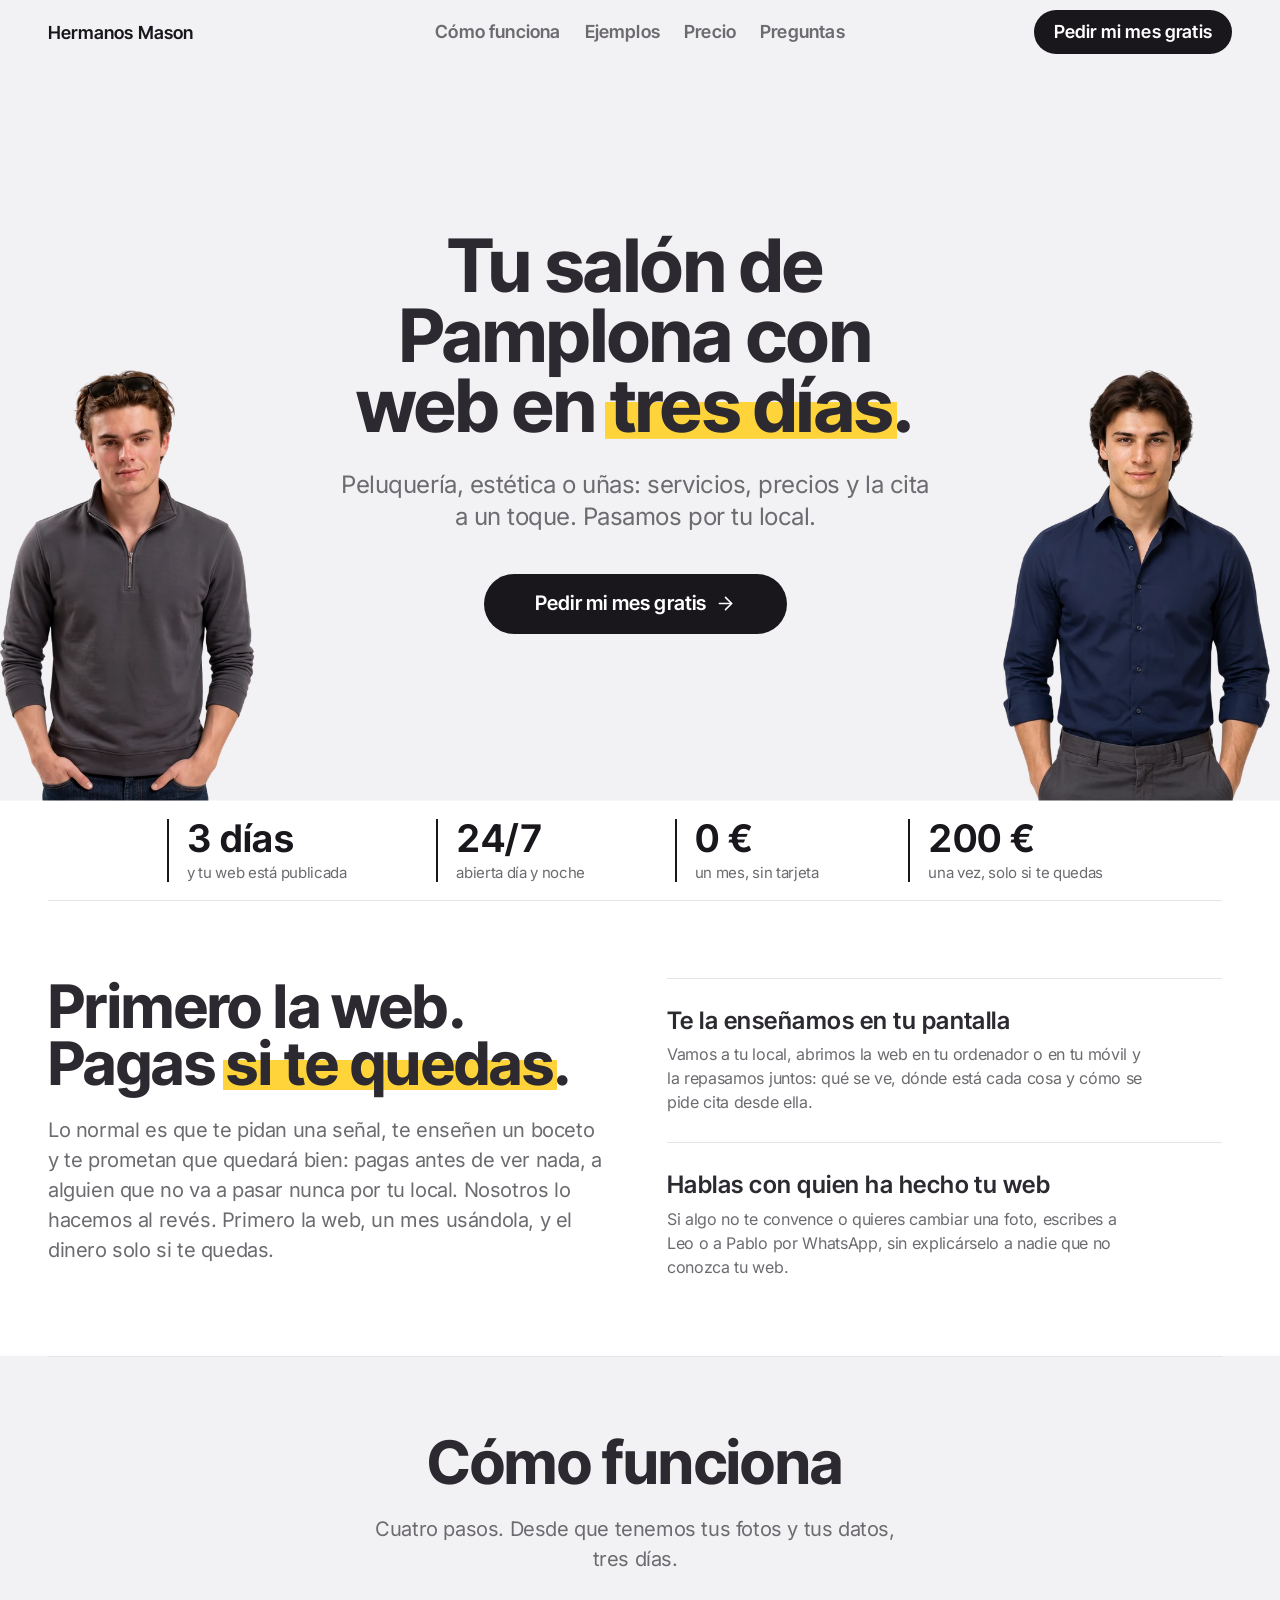
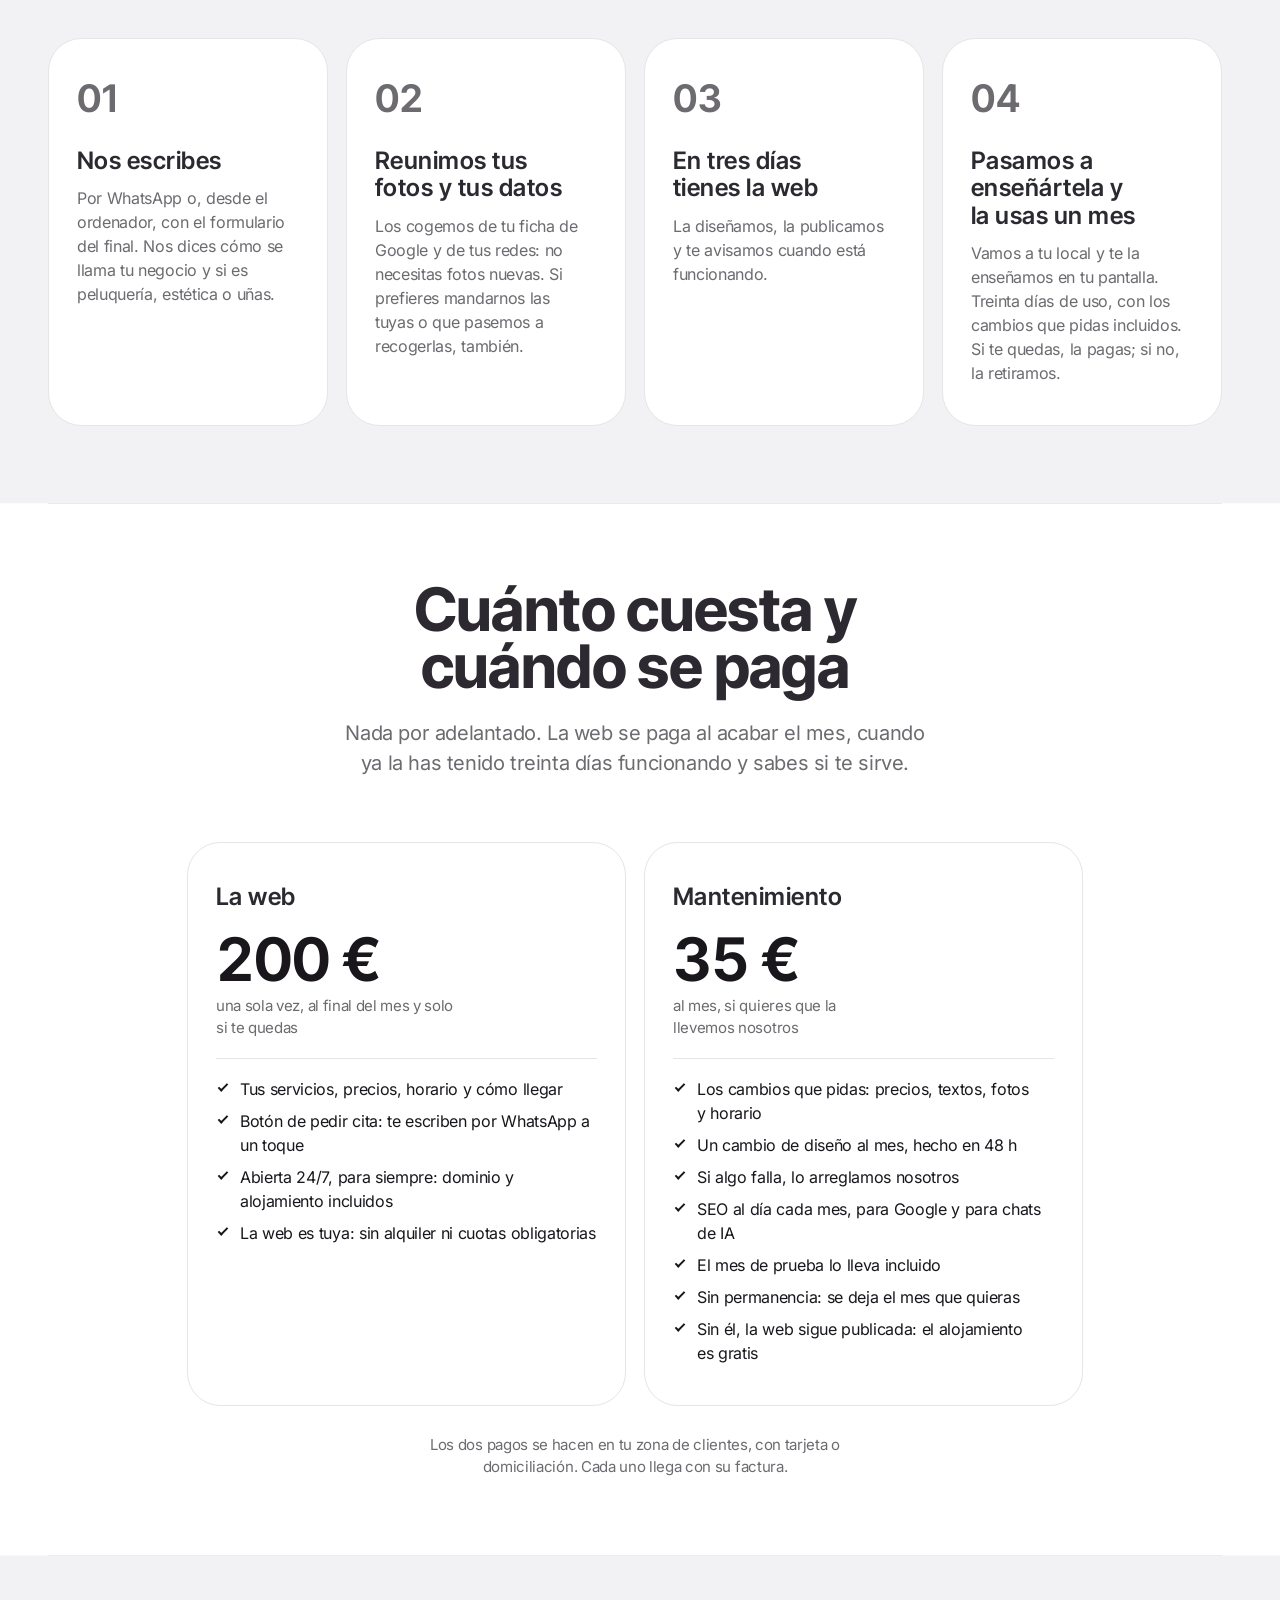
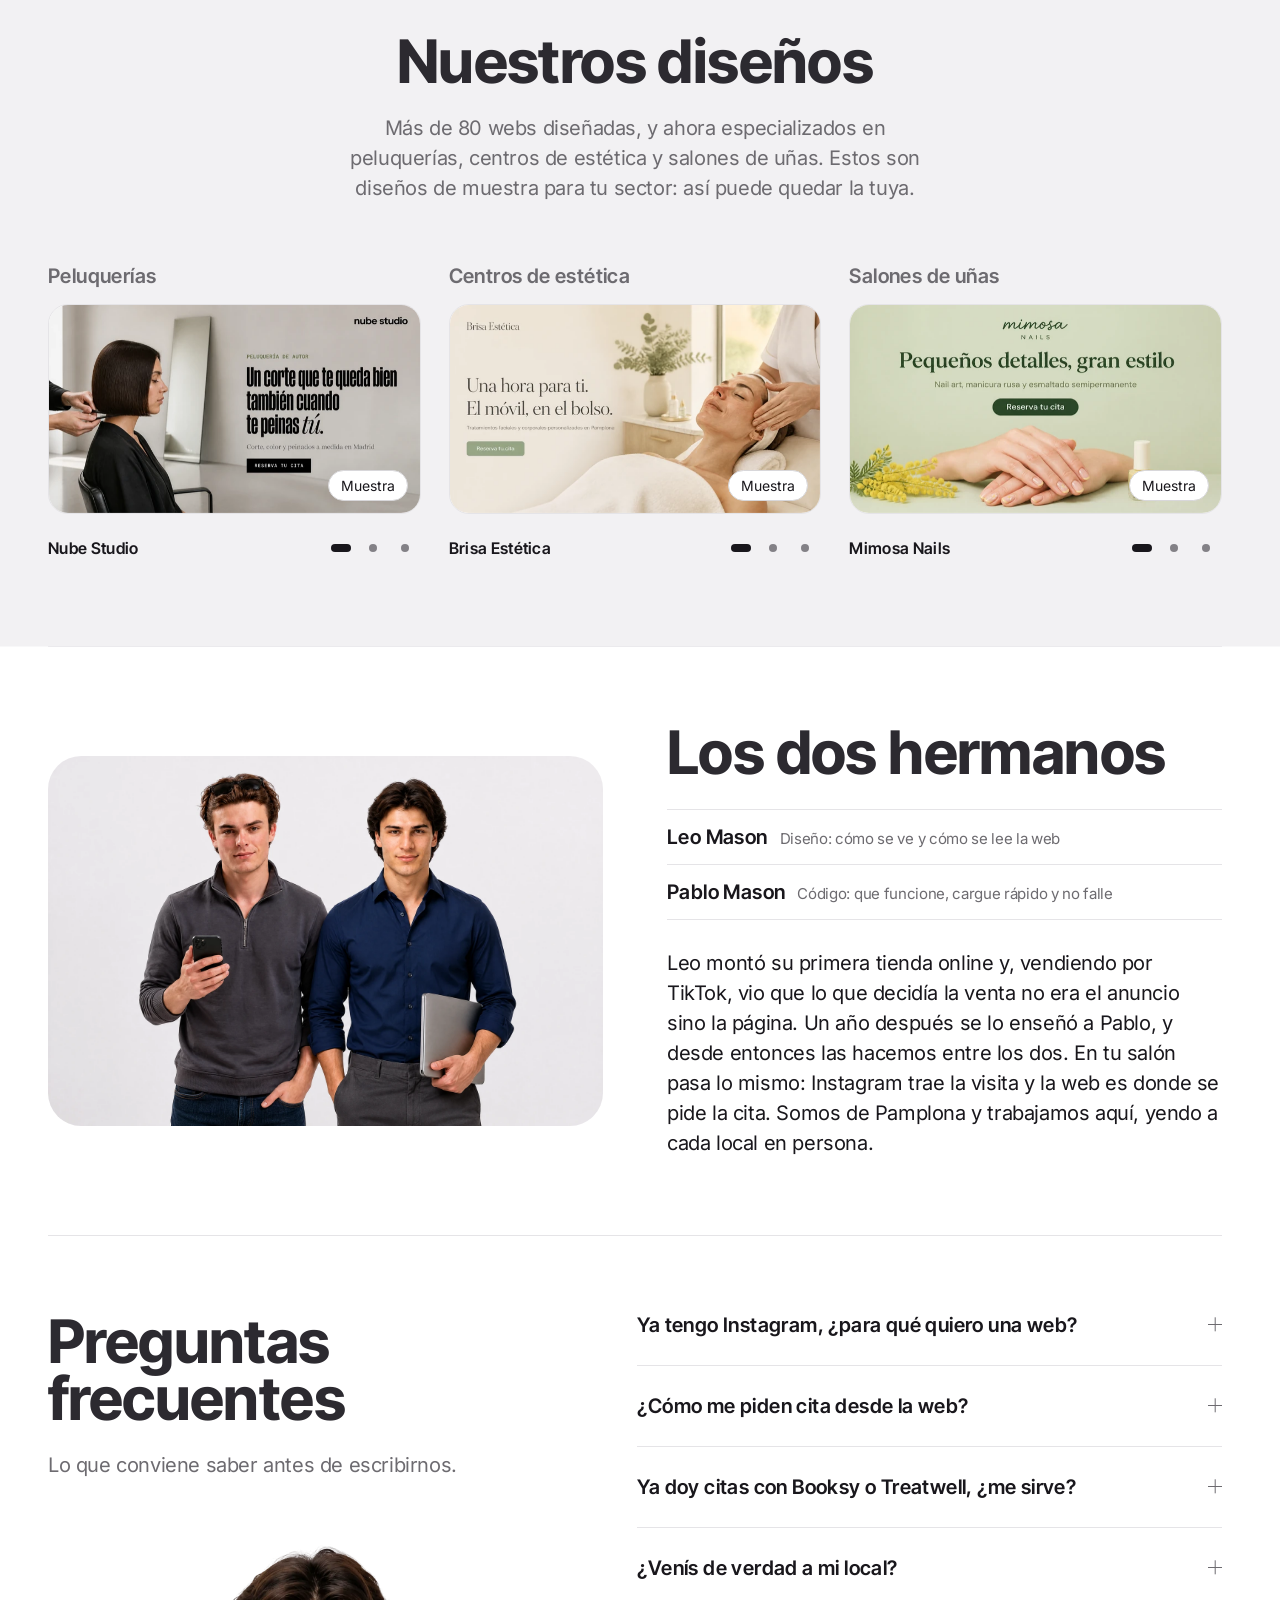
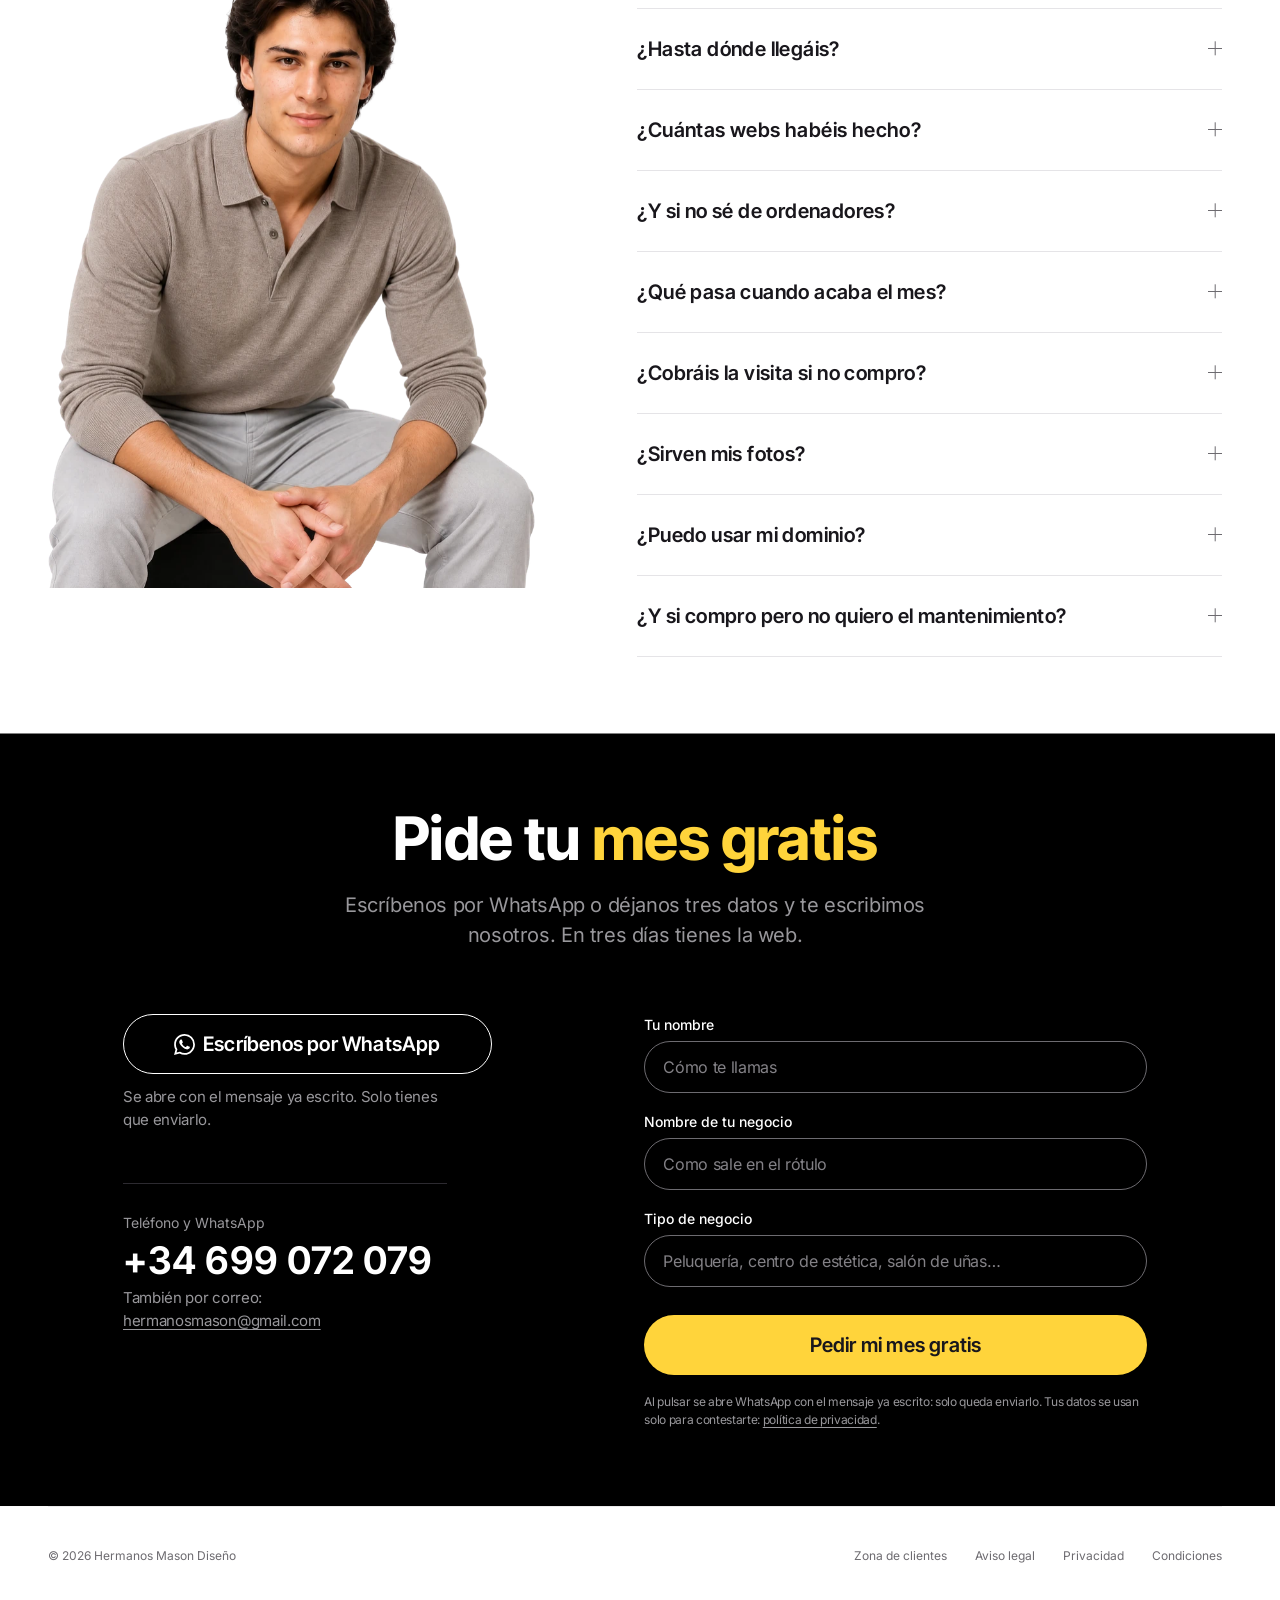
==== commit fb6d4e8e: "Colección privada de diseños: la galería del panel y las capturas de Cacao; promesa de un cambio de " ====
--- a/docs/index.html
+++ b/docs/index.html
@@ -74,7 +74,7 @@
         "name": "Mantenimiento",
         "price": "35",
         "priceCurrency": "EUR",
-        "description": "Opcional: los cambios que se pidan y la actualización mensual del SEO para buscadores y chats de IA, sin permanencia. El alojamiento es gratis con o sin mantenimiento."
+        "description": "Opcional: los cambios que se pidan, un cambio de diseño al mes hecho en 48 horas y la actualización mensual del SEO para buscadores y chats de IA, sin permanencia. El alojamiento es gratis con o sin mantenimiento."
       }
     ]
   }
@@ -259,7 +259,8 @@
             <span class="precio__cuando">al mes, si quieres que la llevemos nosotros</span>
           </p>
           <ul class="precio__lista">
-            <li>Los cambios que pidas: precios, textos, fotos, horario y estilo</li>
+            <li>Los cambios que pidas: precios, textos, fotos y horario</li>
+            <li>Un cambio de diseño al mes, hecho en 48 h</li>
             <li>Si algo falla, lo arreglamos nosotros</li>
             <li>SEO al día cada mes, para Google y para chats de IA</li>
             <li>El mes de prueba lo lleva incluido</li>
--- a/docs/styles.css
+++ b/docs/styles.css
@@ -2559,7 +2559,7 @@
   width: 1.75rem; height: 1.75rem; flex: none; border-radius: 50%; padding: 1.5px;
   background: linear-gradient(45deg, #f9ce34, #ee2a7b, #6228d7);
 }
-.insta__avatar img { width: 100%; height: 100%; object-fit: cover; border-radius: 50%; border: 1.5px solid #fff; display: block; box-sizing: border-box; }
+.insta__avatar img { width: 100%; height: 100%; object-fit: cover; border-radius: 50%; border: 1.5px solid #fff; display: block; box-sizing: border-box; object-position: 50% 22%; }
 .insta__cifra { flex: 1; }
 .insta__rejilla { display: grid; grid-template-columns: repeat(3, 1fr); gap: 1px; }
 .insta__rejilla img { width: 100%; aspect-ratio: 1; object-fit: cover; display: block; }
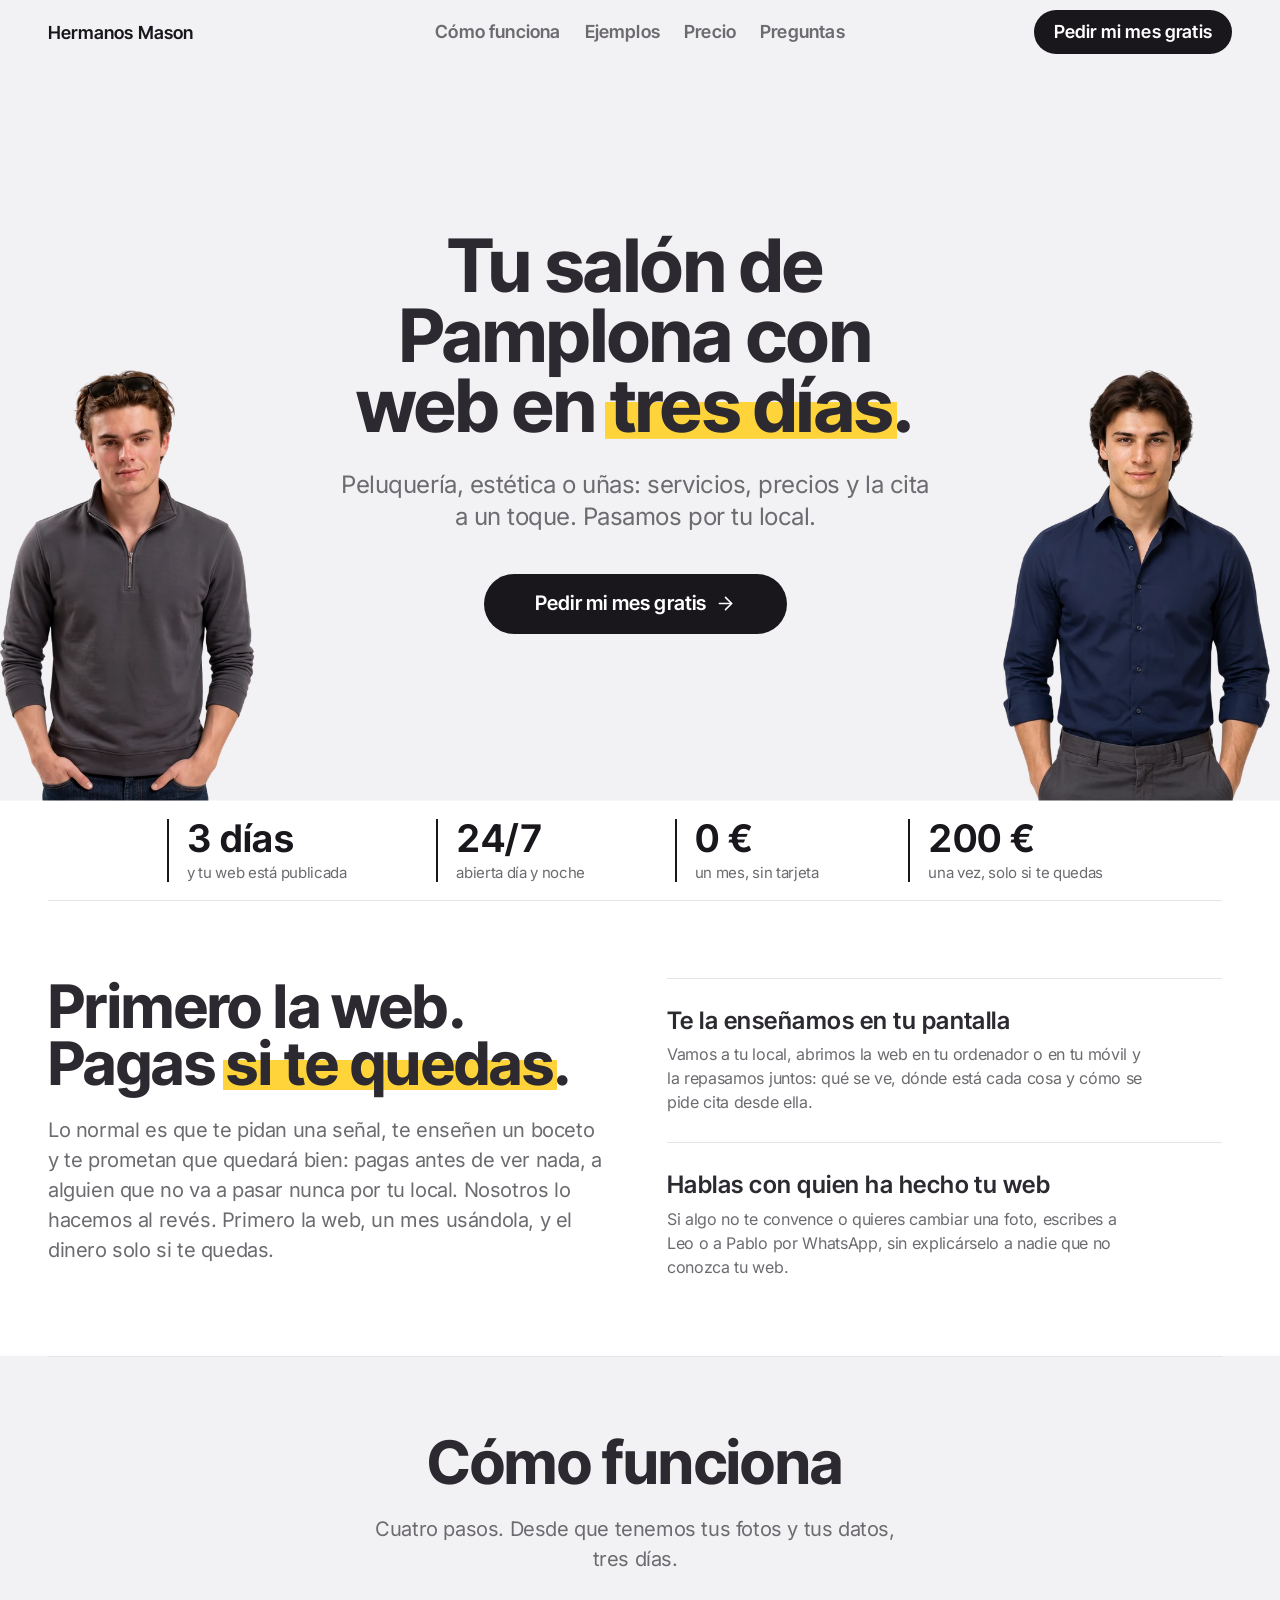
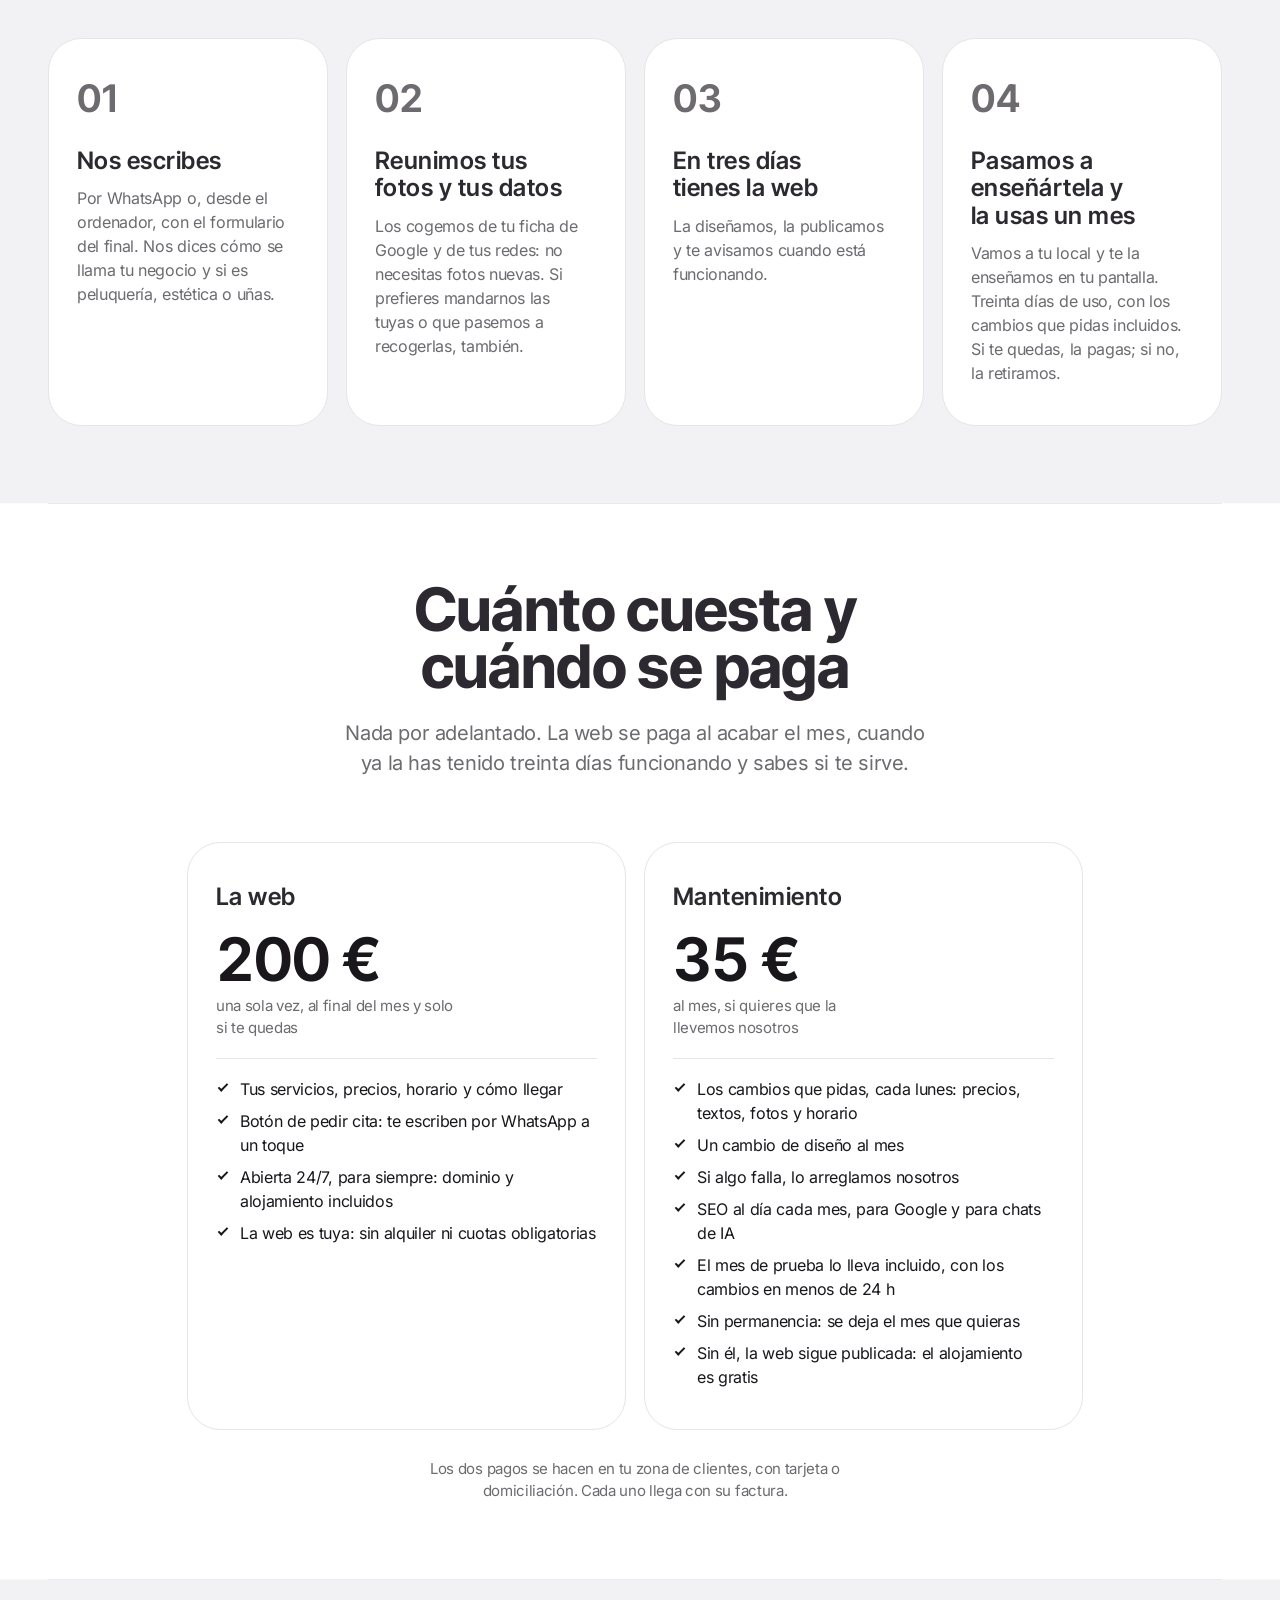
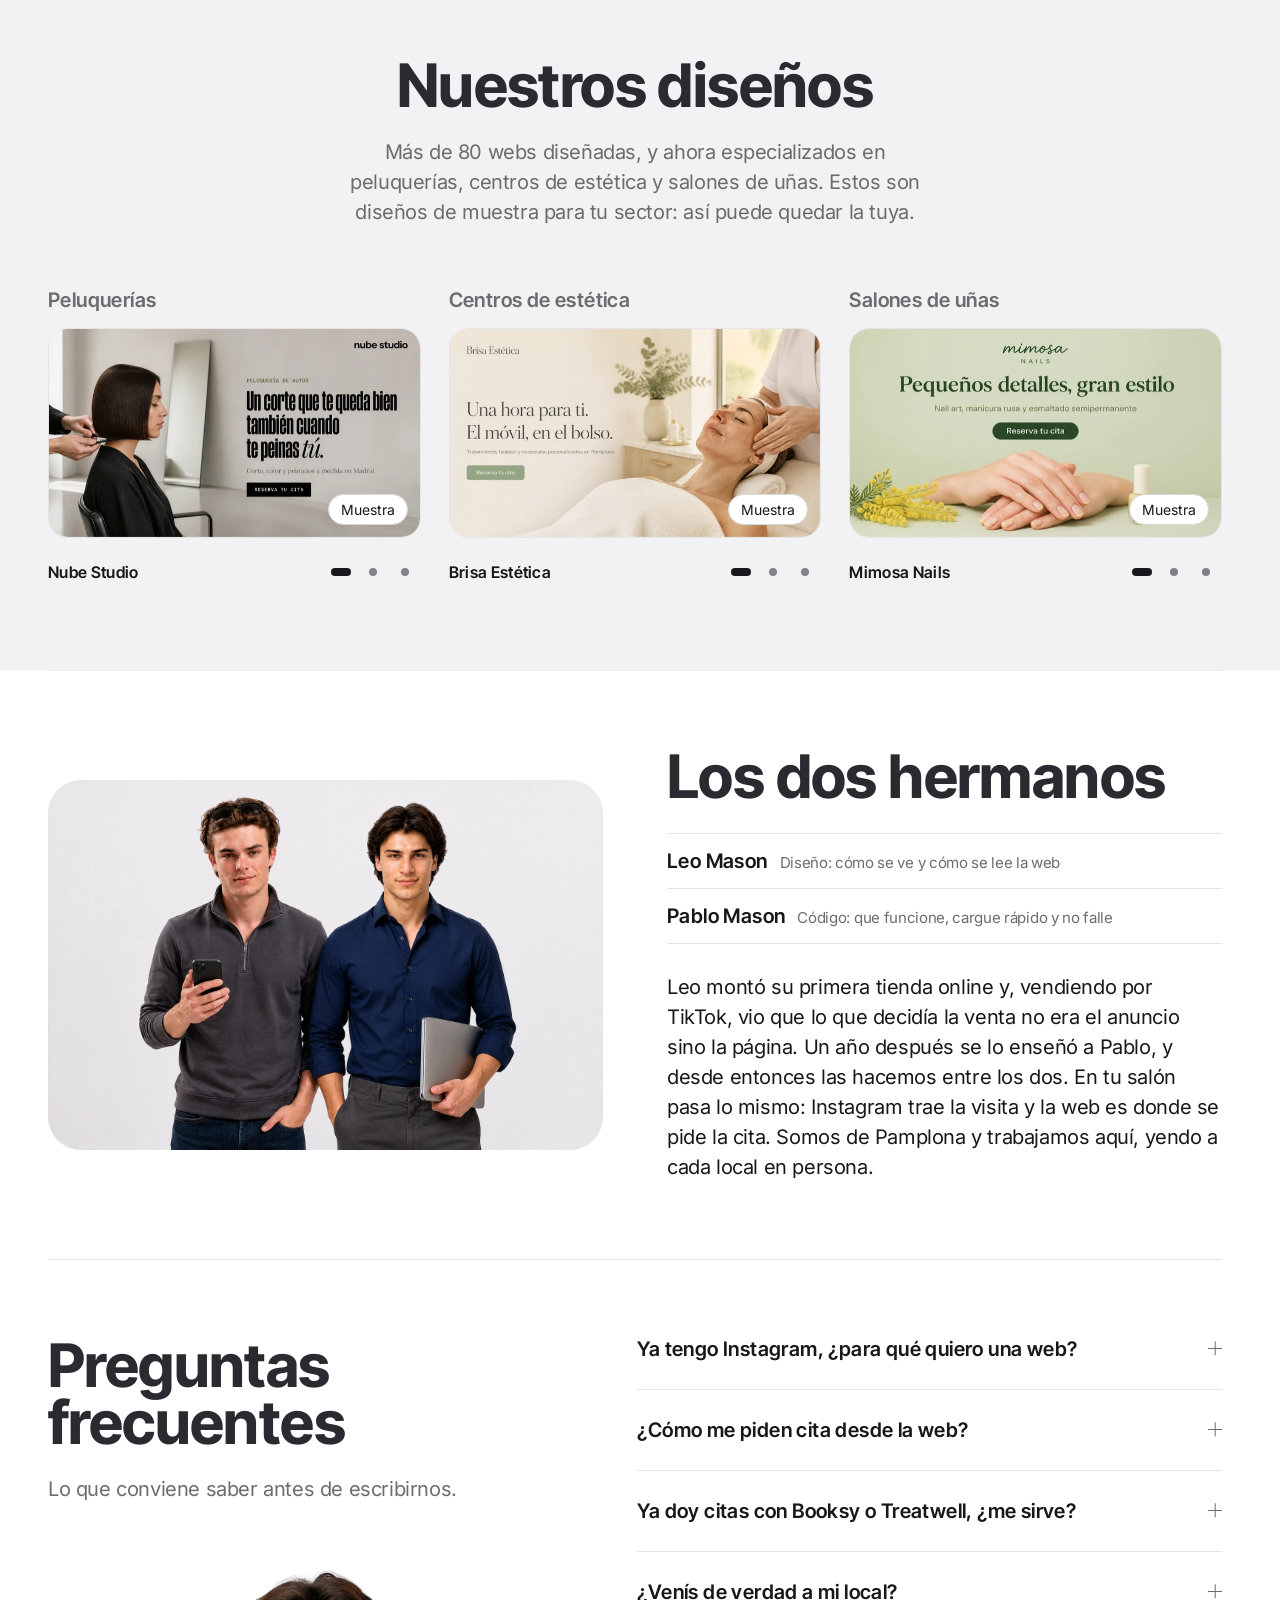
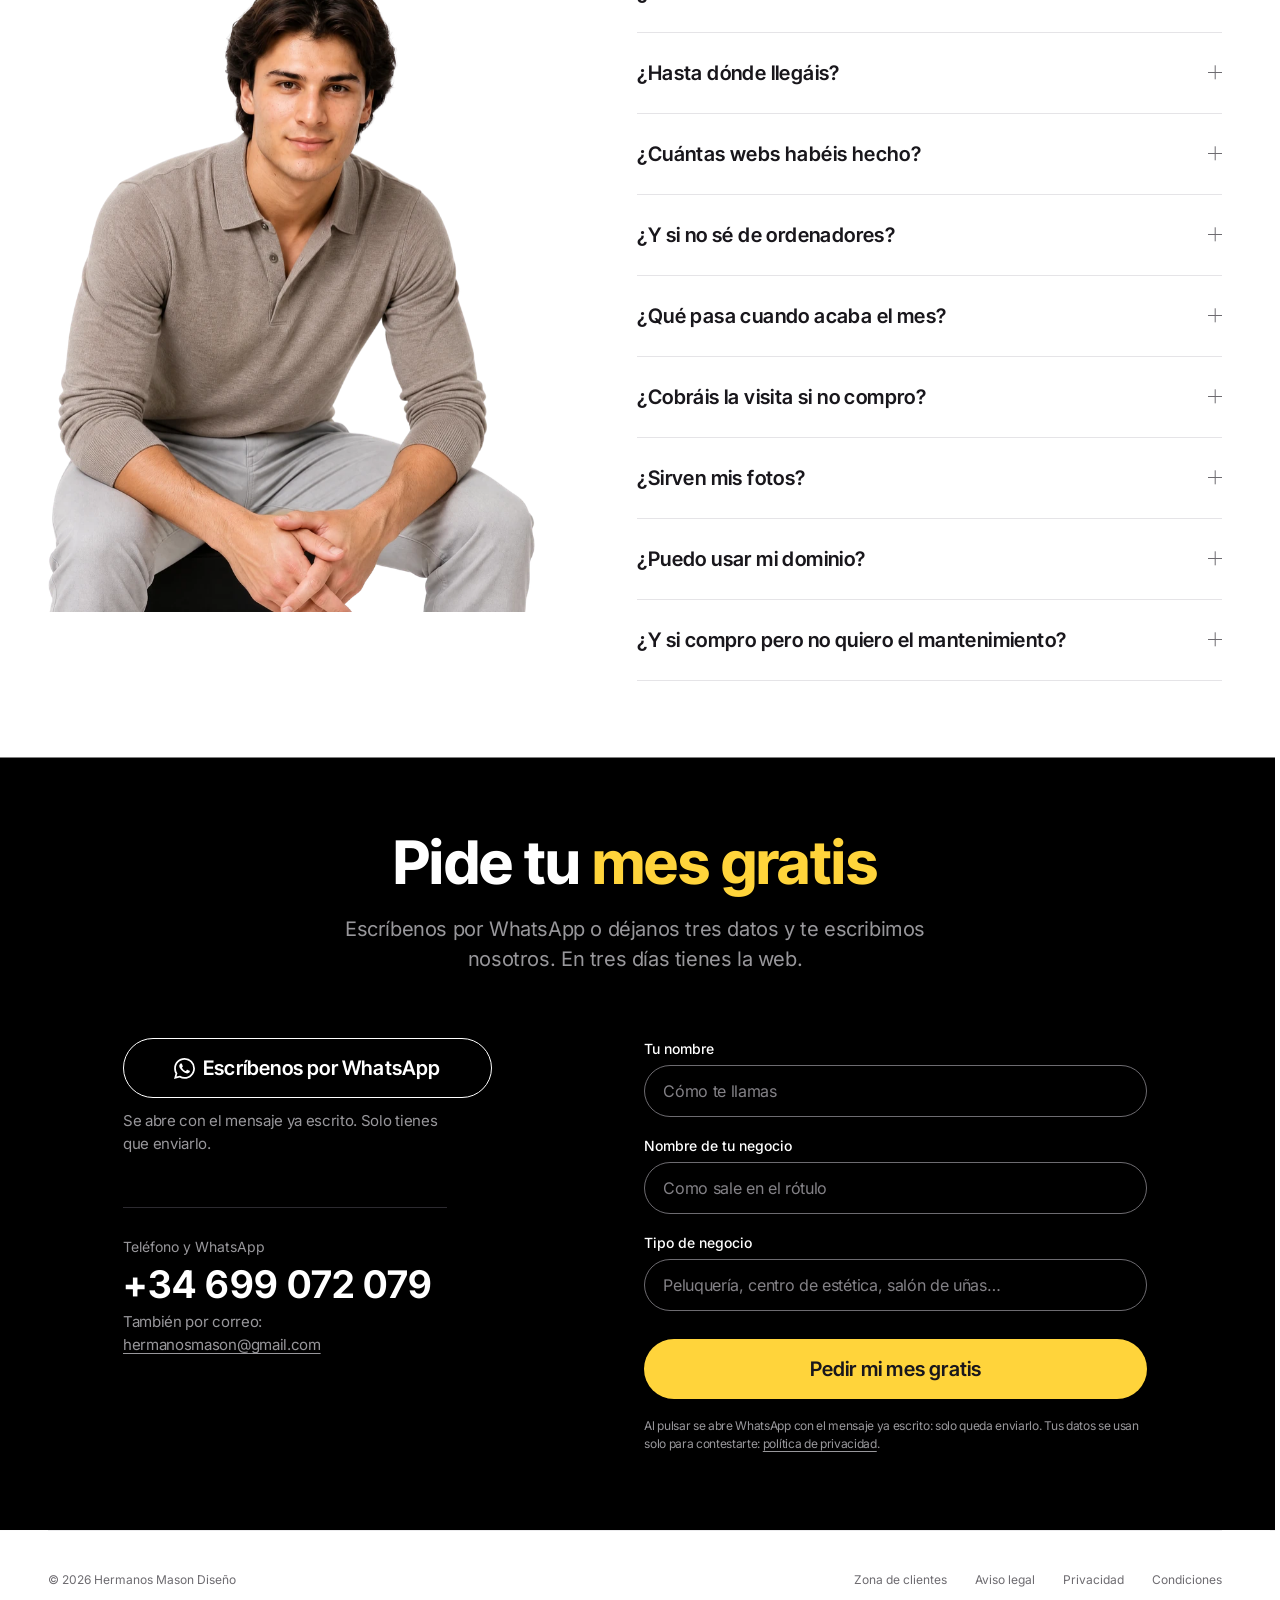
==== commit b4a1d4f0: "Cambios cada lunes: el de diseño también, y en el mes de prueba en menos de 24 h Condiciones (puntos" ====
--- a/docs/index.html
+++ b/docs/index.html
@@ -74,7 +74,7 @@
         "name": "Mantenimiento",
         "price": "35",
         "priceCurrency": "EUR",
-        "description": "Opcional: los cambios que se pidan, un cambio de diseño al mes hecho en 48 horas y la actualización mensual del SEO para buscadores y chats de IA, sin permanencia. El alojamiento es gratis con o sin mantenimiento."
+        "description": "Opcional: los cambios que se pidan, hechos cada lunes, un cambio de diseño al mes y la actualización mensual del SEO para buscadores y chats de IA, sin permanencia. El alojamiento es gratis con o sin mantenimiento."
       }
     ]
   }
@@ -259,11 +259,11 @@
             <span class="precio__cuando">al mes, si quieres que la llevemos nosotros</span>
           </p>
           <ul class="precio__lista">
-            <li>Los cambios que pidas: precios, textos, fotos y horario</li>
-            <li>Un cambio de diseño al mes, hecho en 48 h</li>
+            <li>Los cambios que pidas, cada lunes: precios, textos, fotos y horario</li>
+            <li>Un cambio de diseño al mes</li>
             <li>Si algo falla, lo arreglamos nosotros</li>
             <li>SEO al día cada mes, para Google y para chats de IA</li>
-            <li>El mes de prueba lo lleva incluido</li>
+            <li>El mes de prueba lo lleva incluido, con los cambios en menos de 24 h</li>
             <li>Sin permanencia: se deja el mes que quieras</li>
             <li>Sin él, la web sigue publicada: el alojamiento es gratis</li>
           </ul>
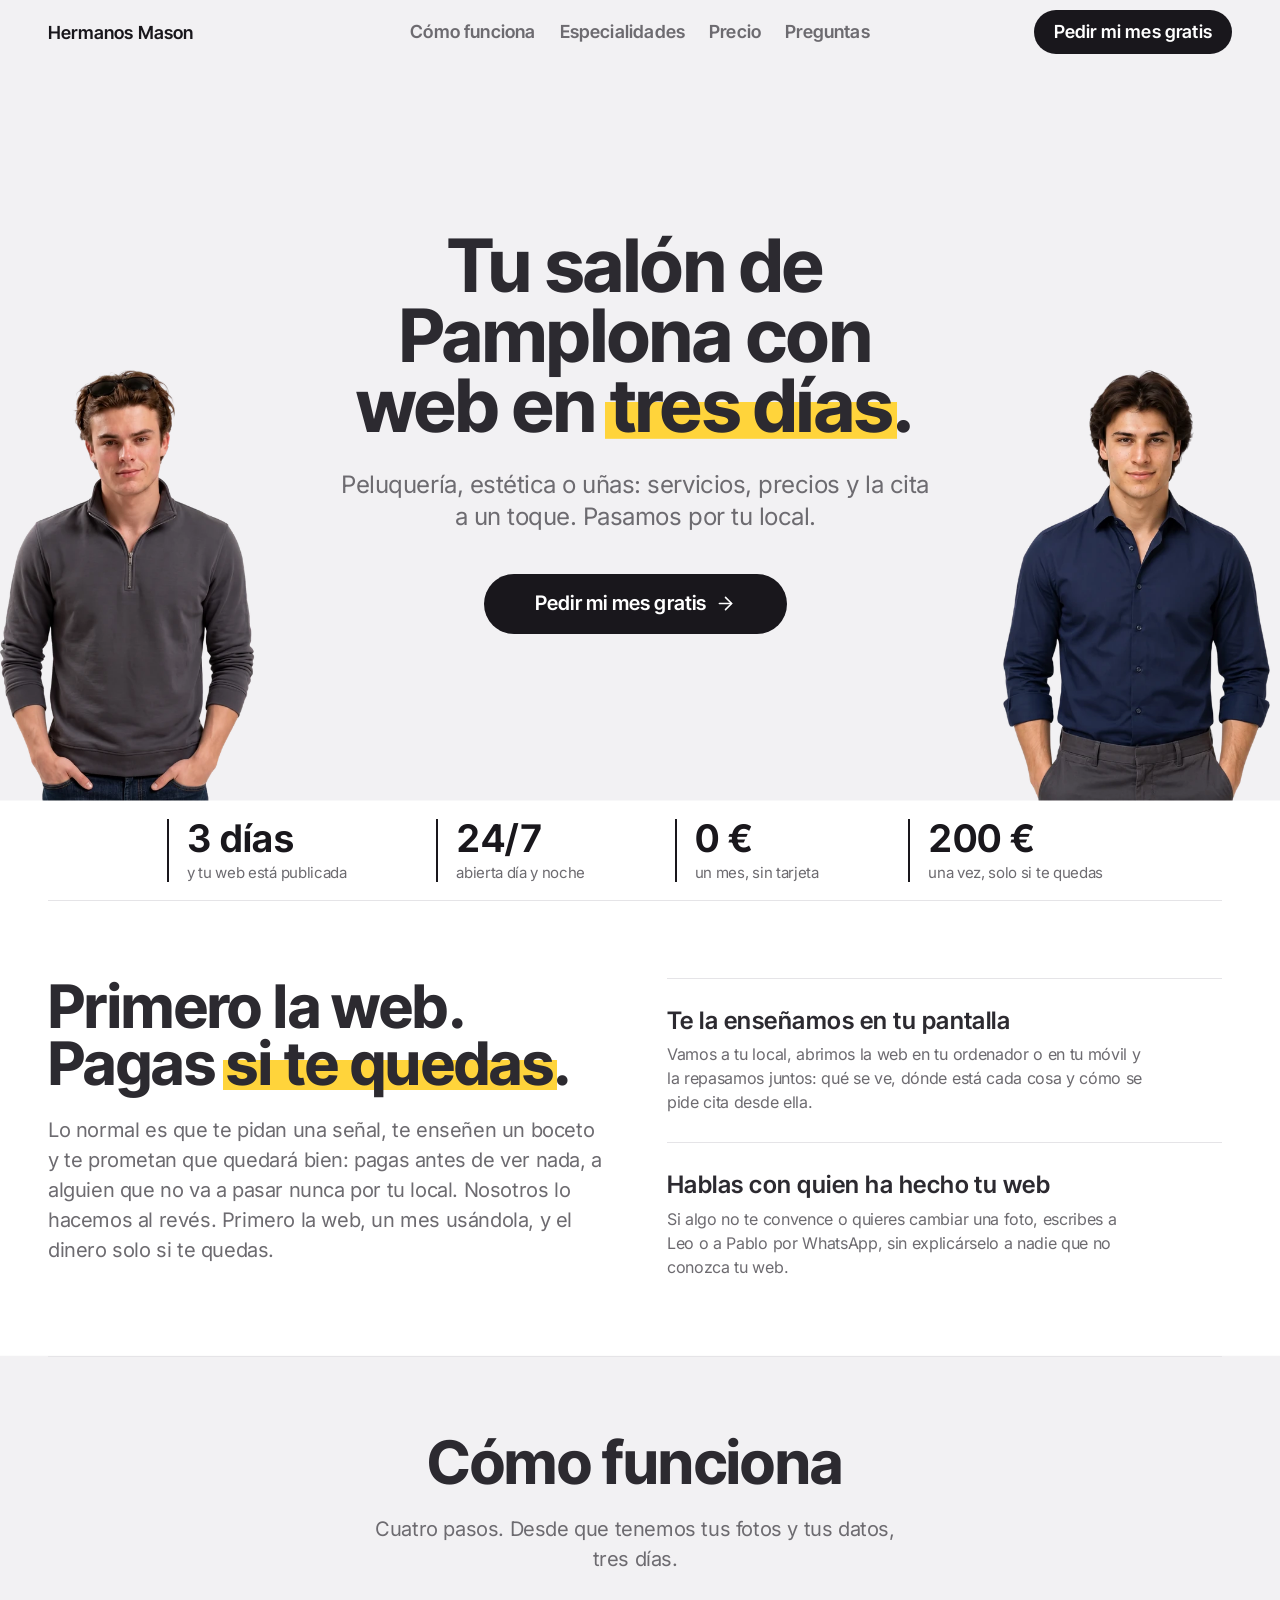
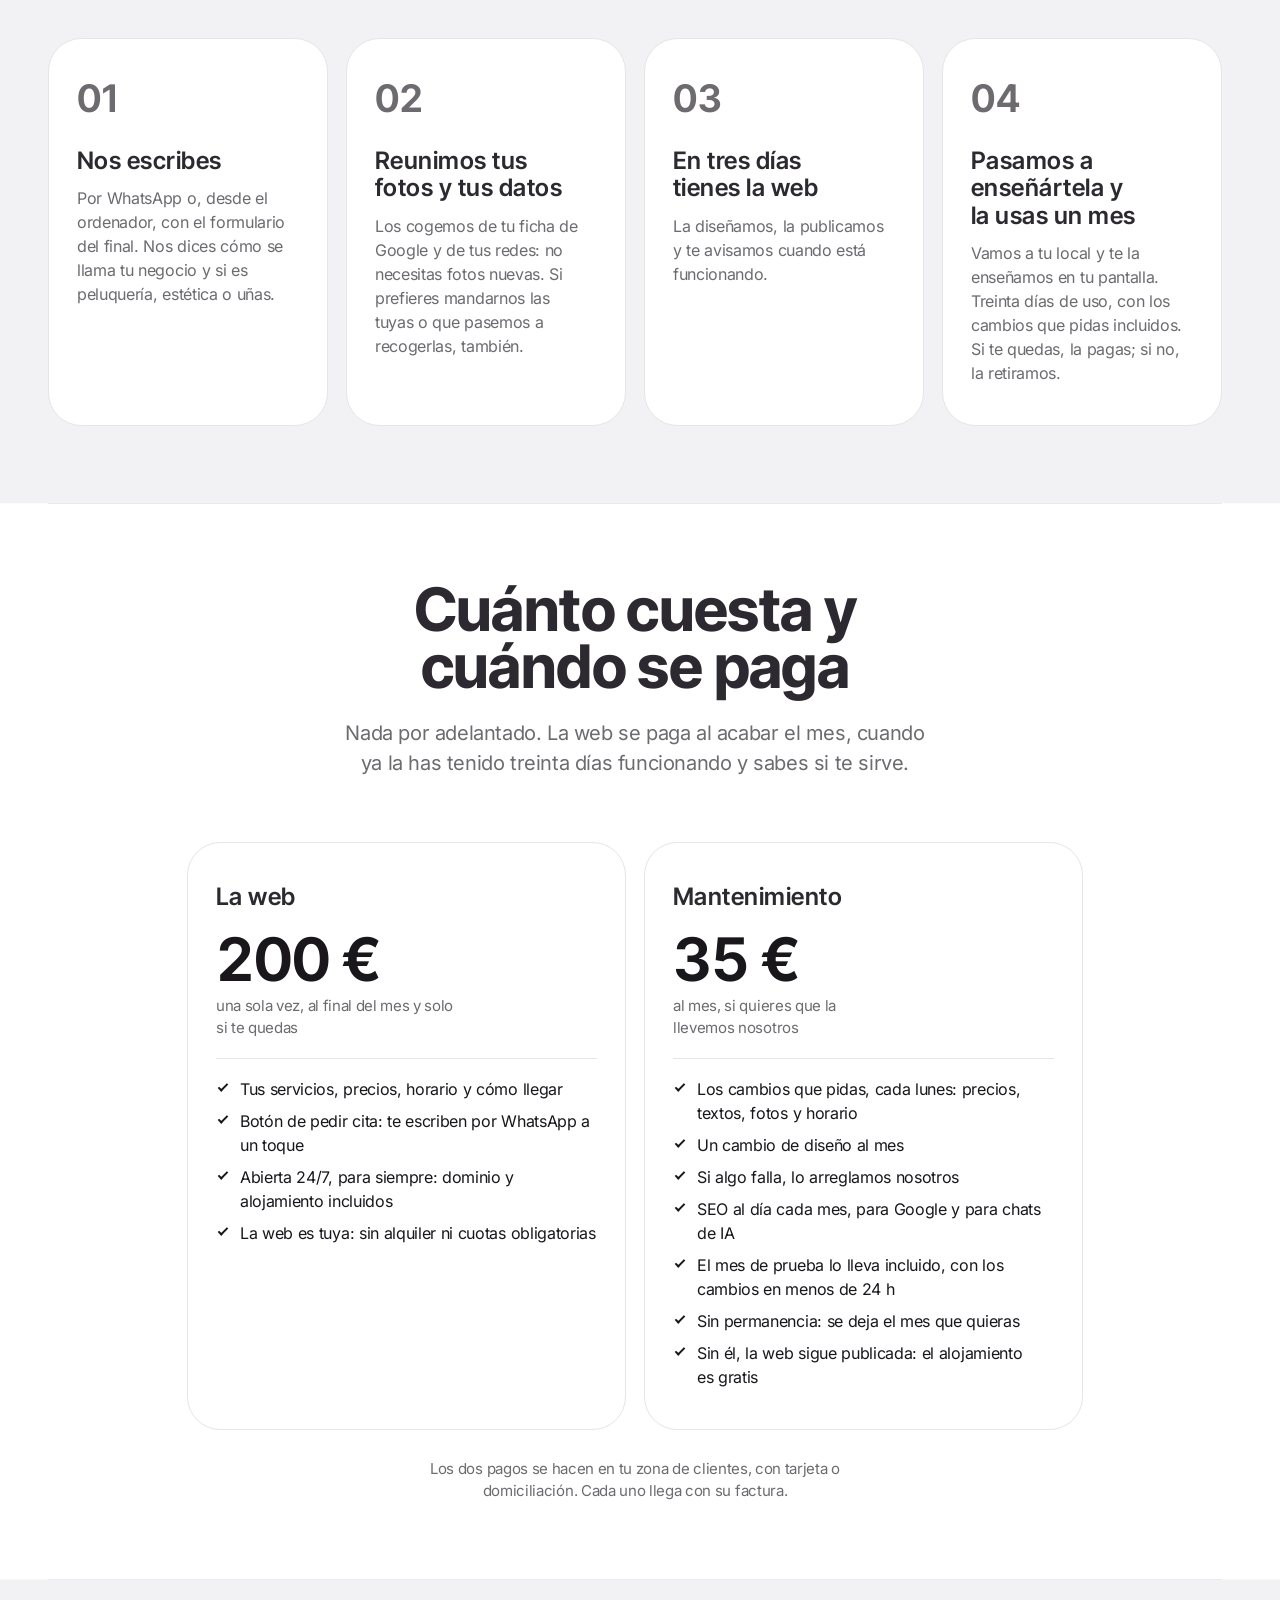
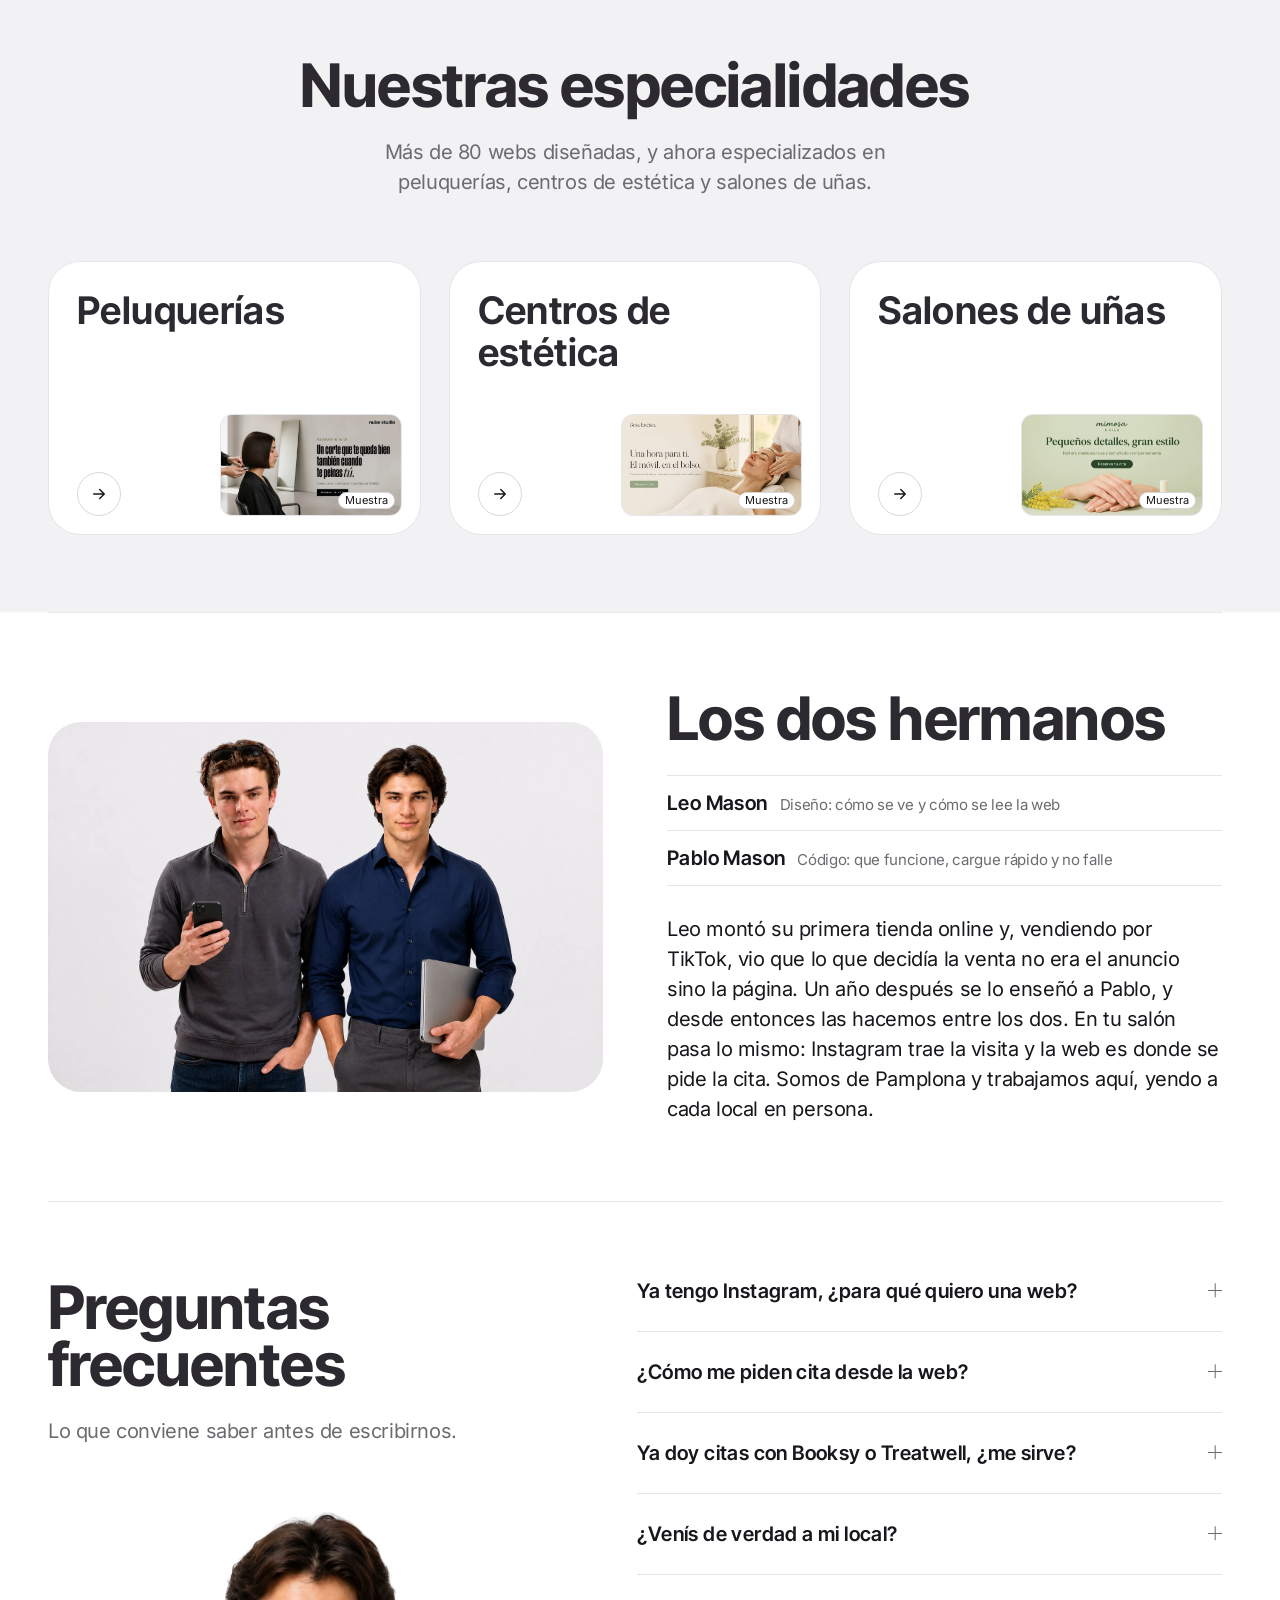
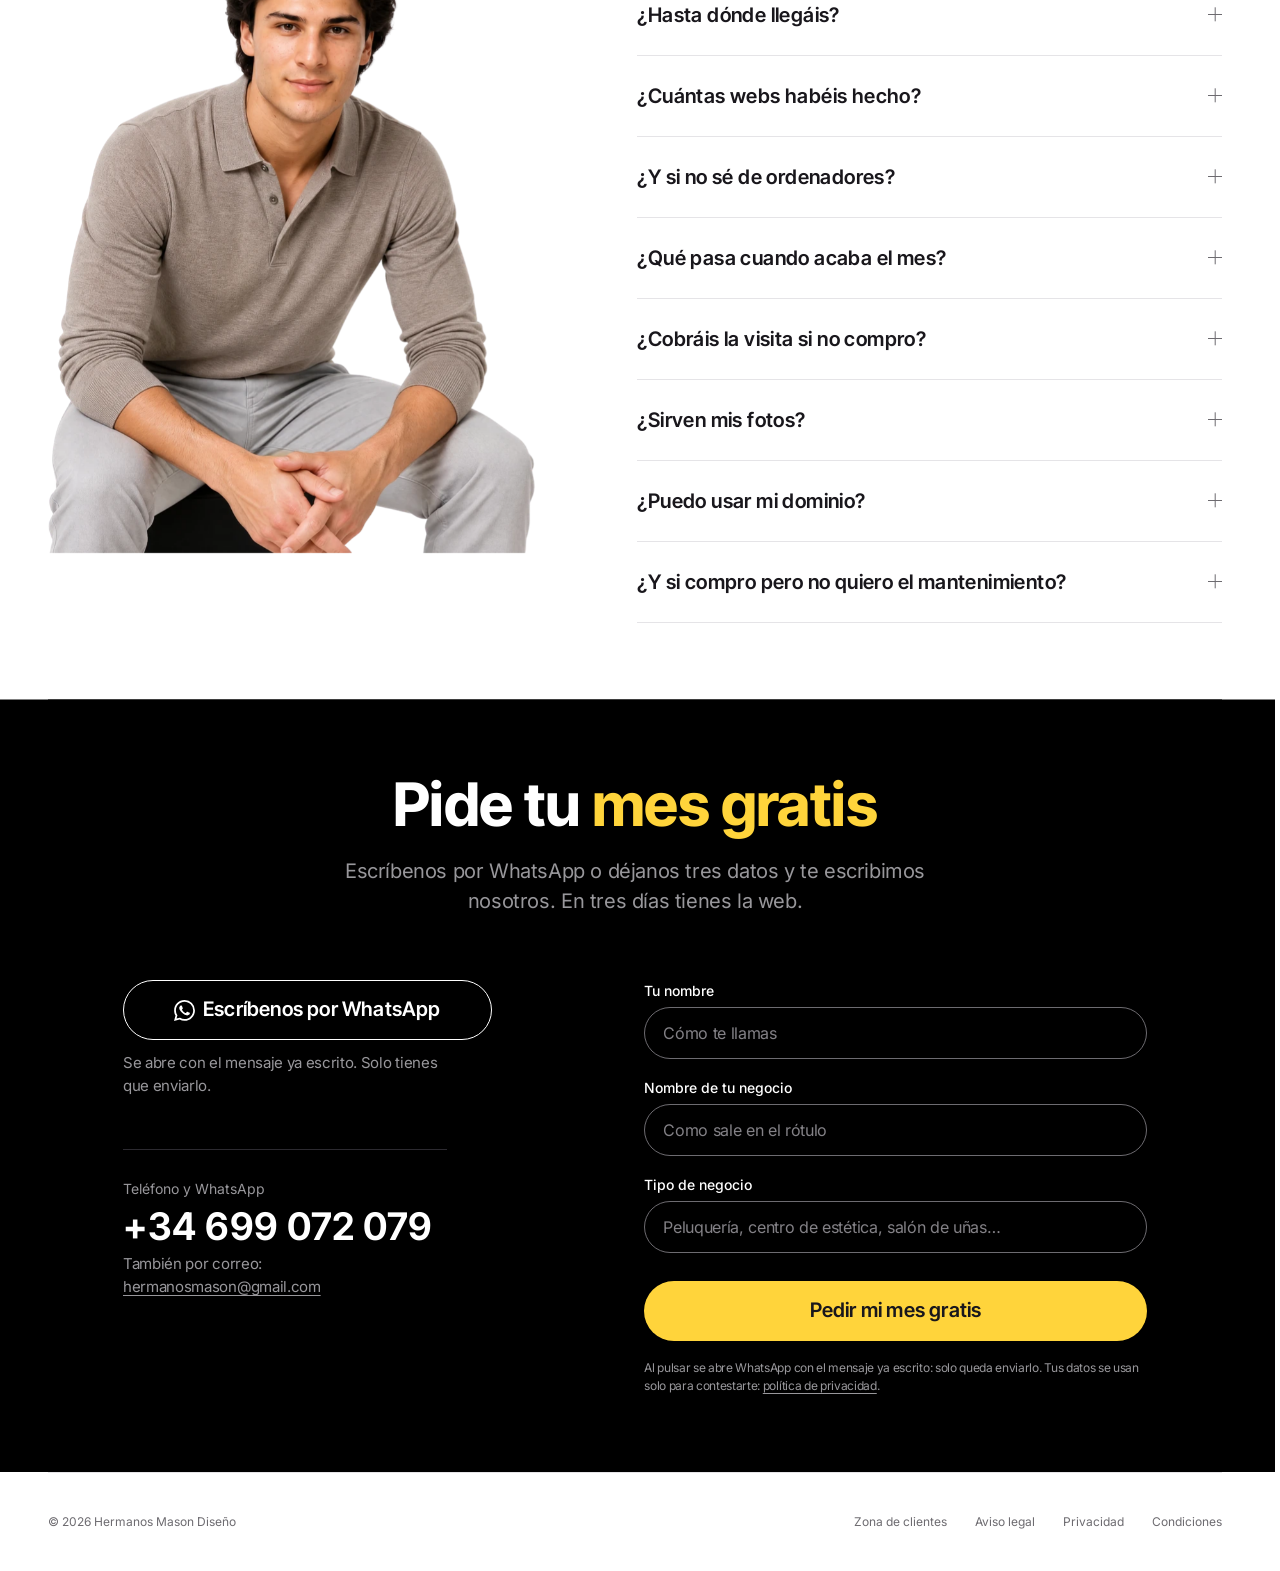
==== commit 308baf3e: "Nuestras especialidades: tres cartas que llevan a la página de su sector La sección "Nuestros diseño" ====
--- a/docs/index.html
+++ b/docs/index.html
@@ -97,7 +97,7 @@
         <span class="nav-pill__cursor" aria-hidden="true"></span>
         <ul class="site-nav__links nav-pill__list" id="navLinks">
           <li class="nav-pill__item"><a class="nav-pill__link" href="#como-funciona">Cómo funciona</a></li>
-          <li class="nav-pill__item"><a class="nav-pill__link" href="#ejemplos">Ejemplos</a></li>
+          <li class="nav-pill__item"><a class="nav-pill__link" href="#especialidades">Especialidades</a></li>
           <li class="nav-pill__item"><a class="nav-pill__link" href="#precio">Precio</a></li>
           <li class="nav-pill__item"><a class="nav-pill__link" href="#preguntas">Preguntas</a></li>
           <li class="nav-pill__item nav-pill__item--aparte"><a class="nav-pill__aparte" href="https://panel.hermanosmason.es">Zona de clientes</a></li>
@@ -273,155 +273,137 @@
       <p class="precios__nota reveal">Los dos pagos se hacen en tu zona de clientes, con tarjeta o domiciliación. Cada uno llega con su factura.</p>
     </section>
 
-    <section class="section section--band muestras-seccion" id="ejemplos" aria-labelledby="ejemplos-titulo">
+    <section class="section section--band muestras-seccion" id="especialidades" aria-labelledby="especialidades-titulo">
       <div class="section__head reveal">
-        <h2 id="ejemplos-titulo">Nuestros diseños</h2>
-        <p class="section__sub">Más de 80 webs diseñadas, y ahora especializados en peluquerías, centros de estética y salones de uñas. Estos son diseños de muestra para tu sector: así puede quedar la tuya.</p>
-      </div>
-
-      <div class="muestras__sectores">
-      <div class="muestras__grupo reveal">
-        <h3 class="muestras__titulo">Peluquerías</h3>
-        <div class="giro" data-giro>
+        <h2 id="especialidades-titulo">Nuestras especialidades</h2>
+        <p class="section__sub">Más de 80 webs diseñadas, y ahora especializados en peluquerías, centros de estética y salones de uñas.</p>
+      </div>
+
+      <div class="especialidades">
+      <div class="reveal">
+      <div class="especialidad">
+        <h3 class="especialidad__titulo"><a class="especialidad__enlace" href="peluquerias/?desde=portada">Peluquerías</a></h3>
+        <div class="giro especialidad__muestras" data-giro>
         <ul class="muestras">
-          <li class="muestra">
-            <a class="muestra__enlace" href="img/muestras/peluqueria-nube-studio-v2.webp" data-muestra data-nombre="Nube Studio" data-sector="Peluquería">
+          <li class="muestra" data-nombre="Nube Studio">
+            <div class="muestra__marco">
               <img src="img/muestras/peluqueria-nube-studio-v2.webp"
                    srcset="img/muestras/peluqueria-nube-studio-v2-672.webp 672w, img/muestras/peluqueria-nube-studio-v2.webp 1344w"
-                   sizes="(min-width: 769px) 30vw, 100vw"
+                   sizes="(min-width: 769px) 16vw, 50vw"
                    width="1344" height="760" loading="lazy" decoding="async"
                    alt="Portada de la web de muestra Nube Studio: una clienta de perfil con melena corta y recta a la altura de la barbilla mientras le repasan las puntas con un peine, en una sala gris clara, y el titular Un corte que te queda bien también cuando te peinas tú." />
               <span class="tag muestra__etiqueta">Muestra</span>
-            </a>
-            <p class="muestra__pie"><span class="muestra__nombre">Nube Studio</span></p>
-          </li>
-          <li class="muestra">
-            <a class="muestra__enlace" href="img/muestras/peluqueria-marea-v2.webp" data-muestra data-nombre="Marea Peluquería" data-sector="Peluquería">
+            </div>
+          </li>
+          <li class="muestra" data-nombre="Marea Peluquería">
+            <div class="muestra__marco">
               <img src="img/muestras/peluqueria-marea-v2.webp"
                    srcset="img/muestras/peluqueria-marea-v2-672.webp 672w, img/muestras/peluqueria-marea-v2.webp 1344w"
-                   sizes="(min-width: 769px) 30vw, 100vw"
+                   sizes="(min-width: 769px) 16vw, 50vw"
                    width="1344" height="760" loading="lazy" decoding="async"
                    alt="Portada de la web de muestra Marea Peluquería: una clienta sentada con melena larga ondulada y los ojos cerrados mientras le colocan el pelo, junto a un espejo redondo, en tonos crema, y el titular Tu pelo, sin prisa y sin sorpresas." />
               <span class="tag muestra__etiqueta">Muestra</span>
-            </a>
-            <p class="muestra__pie"><span class="muestra__nombre">Marea Peluquería</span></p>
-          </li>
-          <li class="muestra">
-            <a class="muestra__enlace" href="img/muestras/peluqueria-alba-color-studio-v2.webp" data-muestra data-nombre="Alba Color Studio" data-sector="Peluquería">
+            </div>
+          </li>
+          <li class="muestra" data-nombre="Alba Color Studio">
+            <div class="muestra__marco">
               <img src="img/muestras/peluqueria-alba-color-studio-v2.webp"
                    srcset="img/muestras/peluqueria-alba-color-studio-v2-672.webp 672w, img/muestras/peluqueria-alba-color-studio-v2.webp 1344w"
-                   sizes="(min-width: 769px) 30vw, 100vw"
+                   sizes="(min-width: 769px) 16vw, 50vw"
                    width="1344" height="760" loading="lazy" decoding="async"
                    alt="Portada de la web de muestra Alba Color Studio: una clienta de espaldas con melena rubia ondulada mientras le revisan el color, en tonos melocotón, y el titular Color que aguanta hasta la siguiente cita." />
               <span class="tag muestra__etiqueta">Muestra</span>
-            </a>
-            <p class="muestra__pie"><span class="muestra__nombre">Alba Color Studio</span></p>
+            </div>
           </li>
         </ul>
         </div>
-      </div>
-
-      <div class="muestras__grupo reveal">
-        <h3 class="muestras__titulo">Centros de estética</h3>
-        <div class="giro" data-giro>
+        <span class="especialidad__flecha" aria-hidden="true"><svg viewBox="0 0 24 24" fill="none" stroke="currentColor" stroke-width="2" stroke-linecap="round" stroke-linejoin="round"><path d="M5 12h14M13 6l6 6-6 6" /></svg></span>
+      </div>
+      </div>
+
+      <div class="reveal">
+      <div class="especialidad">
+        <h3 class="especialidad__titulo"><a class="especialidad__enlace" href="esteticistas/?desde=portada">Centros de estética</a></h3>
+        <div class="giro especialidad__muestras" data-giro>
         <ul class="muestras">
-          <li class="muestra">
-            <a class="muestra__enlace" href="img/muestras/estetica-brisa.webp" data-muestra data-nombre="Brisa Estética" data-sector="Centro de estética">
+          <li class="muestra" data-nombre="Brisa Estética">
+            <div class="muestra__marco">
               <img src="img/muestras/estetica-brisa.webp"
                    srcset="img/muestras/estetica-brisa-672.webp 672w, img/muestras/estetica-brisa.webp 1344w"
-                   sizes="(min-width: 769px) 30vw, 100vw"
+                   sizes="(min-width: 769px) 16vw, 50vw"
                    width="1344" height="760" loading="lazy" decoding="async"
                    alt="Portada de la web de muestra Brisa Estética: una clienta tumbada con los ojos cerrados recibiendo un masaje facial en una sala clara con una planta al fondo, y el titular Una hora para ti. El móvil, en el bolso." />
               <span class="tag muestra__etiqueta">Muestra</span>
-            </a>
-            <p class="muestra__pie"><span class="muestra__nombre">Brisa Estética</span></p>
-          </li>
-          <li class="muestra">
-            <a class="muestra__enlace" href="img/muestras/estetica-salina.webp" data-muestra data-nombre="Salina Estética" data-sector="Centro de estética">
+            </div>
+          </li>
+          <li class="muestra" data-nombre="Salina Estética">
+            <div class="muestra__marco">
               <img src="img/muestras/estetica-salina.webp"
                    srcset="img/muestras/estetica-salina-672.webp 672w, img/muestras/estetica-salina.webp 1344w"
-                   sizes="(min-width: 769px) 30vw, 100vw"
+                   sizes="(min-width: 769px) 16vw, 50vw"
                    width="1344" height="760" loading="lazy" decoding="async"
                    alt="Portada de la web de muestra Salina Estética: una clienta boca abajo recibiendo un masaje de espalda sobre fondo beige y el titular Respira, desconecta y vuelve a sentirte tú." />
               <span class="tag muestra__etiqueta">Muestra</span>
-            </a>
-            <p class="muestra__pie"><span class="muestra__nombre">Salina Estética</span></p>
-          </li>
-          <li class="muestra">
-            <a class="muestra__enlace" href="img/muestras/estetica-lumina-v2.webp" data-muestra data-nombre="Lúmina Clínica Estética" data-sector="Centro de estética">
+            </div>
+          </li>
+          <li class="muestra" data-nombre="Lúmina Clínica Estética">
+            <div class="muestra__marco">
               <img src="img/muestras/estetica-lumina-v2.webp"
                    srcset="img/muestras/estetica-lumina-v2-672.webp 672w, img/muestras/estetica-lumina-v2.webp 1344w"
-                   sizes="(min-width: 769px) 30vw, 100vw"
+                   sizes="(min-width: 769px) 16vw, 50vw"
                    width="1344" height="760" loading="lazy" decoding="async"
                    alt="Portada de la web de muestra Lúmina Clínica Estética: una clienta tumbada con los ojos cerrados durante un tratamiento facial con aparato, sobre blanco, y el titular Te decimos lo que tu piel necesita. Y lo que no." />
               <span class="tag muestra__etiqueta">Muestra</span>
-            </a>
-            <p class="muestra__pie"><span class="muestra__nombre">Lúmina Clínica Estética</span></p>
+            </div>
           </li>
         </ul>
         </div>
-      </div>
-
-      <div class="muestras__grupo reveal">
-        <h3 class="muestras__titulo">Salones de uñas</h3>
-        <div class="giro" data-giro>
+        <span class="especialidad__flecha" aria-hidden="true"><svg viewBox="0 0 24 24" fill="none" stroke="currentColor" stroke-width="2" stroke-linecap="round" stroke-linejoin="round"><path d="M5 12h14M13 6l6 6-6 6" /></svg></span>
+      </div>
+      </div>
+
+      <div class="reveal">
+      <div class="especialidad">
+        <h3 class="especialidad__titulo"><a class="especialidad__enlace" href="manicuras/?desde=portada">Salones de uñas</a></h3>
+        <div class="giro especialidad__muestras" data-giro>
         <ul class="muestras">
-          <li class="muestra">
-            <a class="muestra__enlace" href="img/muestras/unas-mimosa.webp" data-muestra data-nombre="Mimosa Nails" data-sector="Salón de uñas">
+          <li class="muestra" data-nombre="Mimosa Nails">
+            <div class="muestra__marco">
               <img src="img/muestras/unas-mimosa.webp"
                    srcset="img/muestras/unas-mimosa-672.webp 672w, img/muestras/unas-mimosa.webp 1344w"
-                   sizes="(min-width: 769px) 30vw, 100vw"
+                   sizes="(min-width: 769px) 16vw, 50vw"
                    width="1344" height="760" loading="lazy" decoding="async"
                    alt="Portada de la web de muestra Mimosa Nails: dos manos cruzadas con las uñas en francesa amarilla, junto a una rama de mimosa y un esmalte, sobre verde claro, y el titular Pequeños detalles, gran estilo." />
               <span class="tag muestra__etiqueta">Muestra</span>
-            </a>
-            <p class="muestra__pie"><span class="muestra__nombre">Mimosa Nails</span></p>
-          </li>
-          <li class="muestra">
-            <a class="muestra__enlace" href="img/muestras/unas-rubi.webp" data-muestra data-nombre="Rubí Nail Bar" data-sector="Salón de uñas">
+            </div>
+          </li>
+          <li class="muestra" data-nombre="Rubí Nail Bar">
+            <div class="muestra__marco">
               <img src="img/muestras/unas-rubi.webp"
                    srcset="img/muestras/unas-rubi-672.webp 672w, img/muestras/unas-rubi.webp 1344w"
-                   sizes="(min-width: 769px) 30vw, 100vw"
+                   sizes="(min-width: 769px) 16vw, 50vw"
                    width="1344" height="760" loading="lazy" decoding="async"
                    alt="Portada de la web de muestra Rubí Nail Bar: una mano con las uñas en rojo oscuro apoyada en un bloque de piedra, en tonos arena, y el titular Uñas perfectas, sin prisas." />
               <span class="tag muestra__etiqueta">Muestra</span>
-            </a>
-            <p class="muestra__pie"><span class="muestra__nombre">Rubí Nail Bar</span></p>
-          </li>
-          <li class="muestra">
-            <a class="muestra__enlace" href="img/muestras/unas-petalo.webp" data-muestra data-nombre="Pétalo Nail Studio" data-sector="Salón de uñas">
+            </div>
+          </li>
+          <li class="muestra" data-nombre="Pétalo Nail Studio">
+            <div class="muestra__marco">
               <img src="img/muestras/unas-petalo.webp"
                    srcset="img/muestras/unas-petalo-672.webp 672w, img/muestras/unas-petalo.webp 1344w"
-                   sizes="(min-width: 769px) 30vw, 100vw"
+                   sizes="(min-width: 769px) 16vw, 50vw"
                    width="1344" height="760" loading="lazy" decoding="async"
                    alt="Portada de la web de muestra Pétalo Nail Studio: unas manos con las uñas en rosa nacarado sostenidas por otras, junto a tres esmaltes en tonos pastel, y el titular Detalles que hablan de ti." />
               <span class="tag muestra__etiqueta">Muestra</span>
-            </a>
-            <p class="muestra__pie"><span class="muestra__nombre">Pétalo Nail Studio</span></p>
+            </div>
           </li>
         </ul>
         </div>
-      </div>
-      </div>
-    </section>
-
-    <dialog class="muestra-dialogo" aria-labelledby="muestra-dialogo-titulo">
-      <button class="muestra-dialogo__cerrar" type="button" aria-label="Cerrar">
-        <svg viewBox="0 0 24 24" fill="none" stroke="currentColor" stroke-width="2" stroke-linecap="round" aria-hidden="true"><path d="M6 6l12 12M18 6L6 18" /></svg>
-      </button>
-      <img class="muestra-dialogo__imagen" alt="" width="1344" height="760" />
-      <div class="muestra-dialogo__pie">
-        <p class="muestra-dialogo__texto">
-          <strong id="muestra-dialogo-titulo" class="muestra-dialogo__nombre"></strong>
-          <span class="muestra-dialogo__sector"></span>
-          <span class="muestra-dialogo__nota">Diseño de muestra: el negocio no existe.</span>
-        </p>
-        <p class="muestra-dialogo__accion">
-          <a class="btn btn--solid portada__accion--escritorio" href="#contacto" data-cierra data-pedir>Quiero una así</a>
-          <a class="btn btn--whatsapp portada__accion--movil" href="https://wa.me/34699072079?text=Hola%2C%20quiero%20pedir%20mi%20mes%20gratis." target="_blank" rel="noopener">Quiero una así</a>
-        </p>
-      </div>
-    </dialog>
+        <span class="especialidad__flecha" aria-hidden="true"><svg viewBox="0 0 24 24" fill="none" stroke="currentColor" stroke-width="2" stroke-linecap="round" stroke-linejoin="round"><path d="M5 12h14M13 6l6 6-6 6" /></svg></span>
+      </div>
+      </div>
+      </div>
+    </section>
 
     <dialog class="pedir-dialogo invert" aria-labelledby="pedir-dialogo-titulo">
       <button class="pedir-dialogo__cerrar" type="button" aria-label="Cerrar">
--- a/docs/styles.css
+++ b/docs/styles.css
@@ -3976,15 +3976,113 @@
   .legal__datos > div { grid-template-columns: 1fr; gap: 0; }
 }
 
-.muestras__grupo + .muestras__grupo { margin-block-start: var(--sp-xl); }
-
-.muestras__titulo {
-  margin: 0 0 var(--sp-md);
+.especialidades {
+  display: grid;
+  gap: var(--sp-lg);
+  grid-template-columns: repeat(auto-fit, minmax(min(18rem, 100%), 1fr));
+}
+
+.especialidad {
+  --especialidad-radio: calc(var(--radius) + var(--sp-sm));
+  position: relative;
+  isolation: isolate;
+  display: grid;
+  grid-template-columns: minmax(0, 1fr) minmax(0, 56%);
+  grid-template-areas:
+    "titulo titulo"
+    "flecha muestras";
+  align-items: end;
+  gap: var(--sp-xl) var(--sp-md);
+  height: 100%;
+  padding: var(--sp-lg) var(--sp-md) var(--sp-md) var(--sp-lg);
+  border: var(--rule-hair) solid var(--line);
+  border-radius: var(--especialidad-radio);
+  background: var(--paper);
+  transition:
+    transform var(--dur) var(--ease-out),
+    box-shadow var(--dur) var(--ease-out),
+    border-color var(--dur) var(--ease-out);
+}
+
+.especialidad__titulo {
+  grid-area: titulo;
+  align-self: start;
+  margin: 0;
   font-family: var(--font-display);
-  font-weight: var(--peso-600);
-  font-size: var(--size-lg);
-  letter-spacing: var(--track-card);
-  color: var(--ink-2);
+  font-weight: var(--peso-700);
+  font-size: var(--size-2xl);
+  line-height: 1.1;
+  letter-spacing: var(--track-head);
+  color: var(--ink-head);
+}
+
+.especialidad__enlace {
+  color: inherit;
+  text-decoration: none;
+}
+
+.especialidad__enlace::after {
+  content: "";
+  position: absolute;
+  inset: 0;
+  z-index: 3;
+  border-radius: var(--especialidad-radio);
+}
+
+.especialidad__enlace:focus-visible { outline: none; }
+.especialidad__enlace:focus-visible::after {
+  outline: 2px solid var(--ink);
+  outline-offset: 3px;
+}
+
+.especialidad__flecha {
+  grid-area: flecha;
+  justify-self: start;
+  display: grid;
+  place-items: center;
+  width: 2.75rem;
+  height: 2.75rem;
+  border: var(--rule) solid var(--line-2);
+  border-radius: 50%;
+  color: var(--ink);
+  transition:
+    background-color var(--dur) var(--ease-out),
+    border-color var(--dur) var(--ease-out),
+    color var(--dur) var(--ease-out);
+}
+
+.especialidad__flecha svg {
+  width: 1.125rem;
+  height: 1.125rem;
+  transition: transform var(--dur) var(--ease-spring);
+}
+
+.especialidad__muestras { grid-area: muestras; }
+
+.especialidad .giro__puntos { display: none; }
+
+.especialidad .giro:not(.is-giro) .muestra + .muestra { display: none; }
+
+@media (hover: hover) {
+  .especialidad:hover {
+    border-color: var(--line-2);
+    box-shadow: var(--shadow-lg);
+  }
+  .especialidad:hover .especialidad__flecha {
+    border-color: var(--ink);
+    background: var(--ink);
+    color: var(--paper);
+  }
+}
+
+@media (hover: hover) and (prefers-reduced-motion: no-preference) {
+  .especialidad:hover { transform: translateY(-0.25rem); }
+  .especialidad:hover .especialidad__flecha svg { transform: translateX(0.125rem); }
+  .especialidad:hover .muestra__marco img { transform: scale(1.04); }
+}
+
+@media (prefers-reduced-motion: no-preference) {
+  .especialidad:has(.especialidad__enlace:active) { transform: scale(0.98); }
 }
 
 .muestras {
@@ -3996,25 +4094,18 @@
   grid-template-columns: repeat(auto-fit, minmax(min(18rem, 100%), 1fr));
 }
 
-.muestra {
-  margin: 0;
-  display: flex;
-  flex-direction: column;
-  gap: var(--sp-sm);
-}
-
-.muestra__enlace {
+.muestra { margin: 0; }
+
+.muestra__marco {
   position: relative;
   display: block;
   overflow: hidden;
-  border-radius: var(--radius);
+  border-radius: 0.75rem;
   border: var(--rule-hair) solid var(--line);
   background: var(--paper);
-  text-decoration: none;
-  color: inherit;
-}
-
-.muestra__enlace img {
+}
+
+.muestra__marco img {
   display: block;
   width: 100%;
   height: auto;
@@ -4025,45 +4116,17 @@
   transition: transform var(--dur-slow, 0.5s) var(--ease-out);
 }
 
-@media (hover: hover) and (prefers-reduced-motion: no-preference) {
-  .muestra__enlace:hover img { transform: scale(1.03); }
-}
-
-.muestra__enlace:focus-visible {
-  outline: 2px solid var(--ink);
-  outline-offset: 3px;
-}
-
 .muestra__etiqueta {
   position: absolute;
-  bottom: var(--sp-sm);
-  right: var(--sp-sm);
+  bottom: var(--sp-2xs);
+  right: var(--sp-2xs);
+  padding: 0 var(--sp-2xs);
+  font-size: 0.6875rem;
+  line-height: 1.45;
   background: var(--paper);
   color: var(--ink);
   border-color: var(--line-2);
 }
-
-.muestra__pie {
-  max-width: none;
-  font-size: var(--size-sm);
-  color: var(--ink-2);
-}
-
-.muestra__nombre {
-  font-family: var(--font-display);
-  font-weight: var(--peso-600);
-  font-size: var(--size-md);
-  letter-spacing: var(--track-card);
-  color: var(--ink);
-}
-
-.muestras__sectores {
-  display: grid;
-  gap: var(--sp-xl) var(--sp-lg);
-  grid-template-columns: repeat(auto-fit, minmax(min(18rem, 100%), 1fr));
-}
-
-.muestras__sectores .muestras__grupo + .muestras__grupo { margin-block-start: 0; }
 
 .giro.is-giro {
   --giro-fundido: 0.9s;
@@ -4085,11 +4148,6 @@
   z-index: 1;
   opacity: 1;
   visibility: visible;
-}
-
-.giro.is-giro .muestra.is-saliente .muestra__pie {
-  opacity: 0;
-  transition: opacity 0.2s linear;
 }
 
 .giro.is-giro .muestra.is-actual {
@@ -4099,29 +4157,13 @@
   transition: opacity var(--giro-fundido) ease-in-out;
 }
 
-.giro.is-giro .muestra.is-actual .muestra__enlace img {
+.giro.is-giro .muestra.is-actual .muestra__marco img {
   animation: giro-enfoque var(--giro-fundido) ease-in-out both;
-}
-
-.giro.is-giro .muestra.is-actual .muestra__pie {
-  animation: giro-nombre var(--giro-fundido) ease-in-out both;
 }
 
 @keyframes giro-enfoque {
   from { filter: blur(10px); }
   to { filter: blur(0); }
-}
-
-@keyframes giro-nombre {
-  0%, 30% { opacity: 0; }
-  100% { opacity: 1; }
-}
-
-.giro.is-giro .muestra__pie {
-  display: flex;
-  align-items: center;
-  min-height: 2.75rem;
-  padding-inline-end: 6.5rem;
 }
 
 .giro__puntos {
@@ -4167,110 +4209,11 @@
 
 @media (prefers-reduced-motion: reduce) {
   .giro.is-giro .muestra.is-actual,
-  .giro__punto::before { transition: none; }
-  .giro.is-giro .muestra.is-actual .muestra__enlace img,
-  .giro.is-giro .muestra.is-actual .muestra__pie { animation: none; }
-}
-
-.muestra-dialogo {
-  inset: 0;
-  margin: auto;
-  width: min(92vw, 68rem);
-  max-width: none;
-  max-height: min(92svh, 92vh);
-  padding: 0;
-  border: 0;
-  border-radius: var(--radius-lg);
-  background: var(--paper);
-  color: var(--ink);
-  overflow: hidden;
-}
-
-.muestra-dialogo[open] {
-  display: flex;
-  flex-direction: column;
-}
-
-.muestra-dialogo::backdrop { background: rgb(0 0 0 / 0.7); }
-
-.muestra-dialogo__imagen {
-  display: block;
-  flex: 0 1 auto;
-  min-height: 0;
-  width: 100%;
-  height: auto;
-  object-fit: contain;
-  border-radius: 0;
-  background: var(--paper-2);
-}
-
-.muestra-dialogo__pie { flex: 0 0 auto; }
-
-.muestra-dialogo__cerrar {
-  position: absolute;
-  top: var(--sp-sm);
-  right: var(--sp-sm);
-  display: grid;
-  place-items: center;
-  width: 2.75rem;
-  height: 2.75rem;
-  padding: 0;
-  border: 0;
-  border-radius: var(--radius-pill);
-  background: var(--paper);
-  color: var(--ink);
-  cursor: pointer;
-  box-shadow: var(--shadow-sm);
-}
-
-.muestra-dialogo__cerrar svg { width: 1.25rem; height: 1.25rem; }
-
-.muestra-dialogo__cerrar:focus-visible {
-  outline: 2px solid var(--ink);
-  outline-offset: 2px;
-}
-
-.muestra-dialogo__pie {
-  display: flex;
-  flex-wrap: wrap;
-  align-items: center;
-  justify-content: space-between;
-  gap: var(--sp-md) var(--sp-lg);
-  padding: var(--sp-md) var(--sp-lg);
-  border-block-start: var(--rule-hair) solid var(--line);
-}
-
-.muestra-dialogo__texto {
-  display: flex;
-  flex-wrap: wrap;
-  align-items: baseline;
-  gap: 0 var(--sp-xs);
-  max-width: none;
-  font-size: var(--size-sm);
-  color: var(--ink-2);
-}
-
-.muestra-dialogo__nombre {
-  font-family: var(--font-display);
-  font-weight: var(--peso-600);
-  font-size: var(--size-lg);
-  letter-spacing: var(--track-card);
-  color: var(--ink);
-}
-
-.muestra-dialogo__sector::before { content: "· "; }
-
-.muestra-dialogo__nota {
-  flex-basis: 100%;
-  font-size: var(--size-xs);
-}
-
-.muestra-dialogo__accion { margin: 0; max-width: none; }
-
-@media (max-width: 640px) {
-  .muestra-dialogo__pie { padding: var(--sp-md); }
-  .muestra-dialogo__accion,
-  .muestra-dialogo__accion .btn { width: 100%; }
+  .giro__punto::before,
+  .especialidad,
+  .especialidad__flecha,
+  .especialidad__flecha svg { transition: none; }
+  .giro.is-giro .muestra.is-actual .muestra__marco img { animation: none; }
 }
 
 .pedir-dialogo {
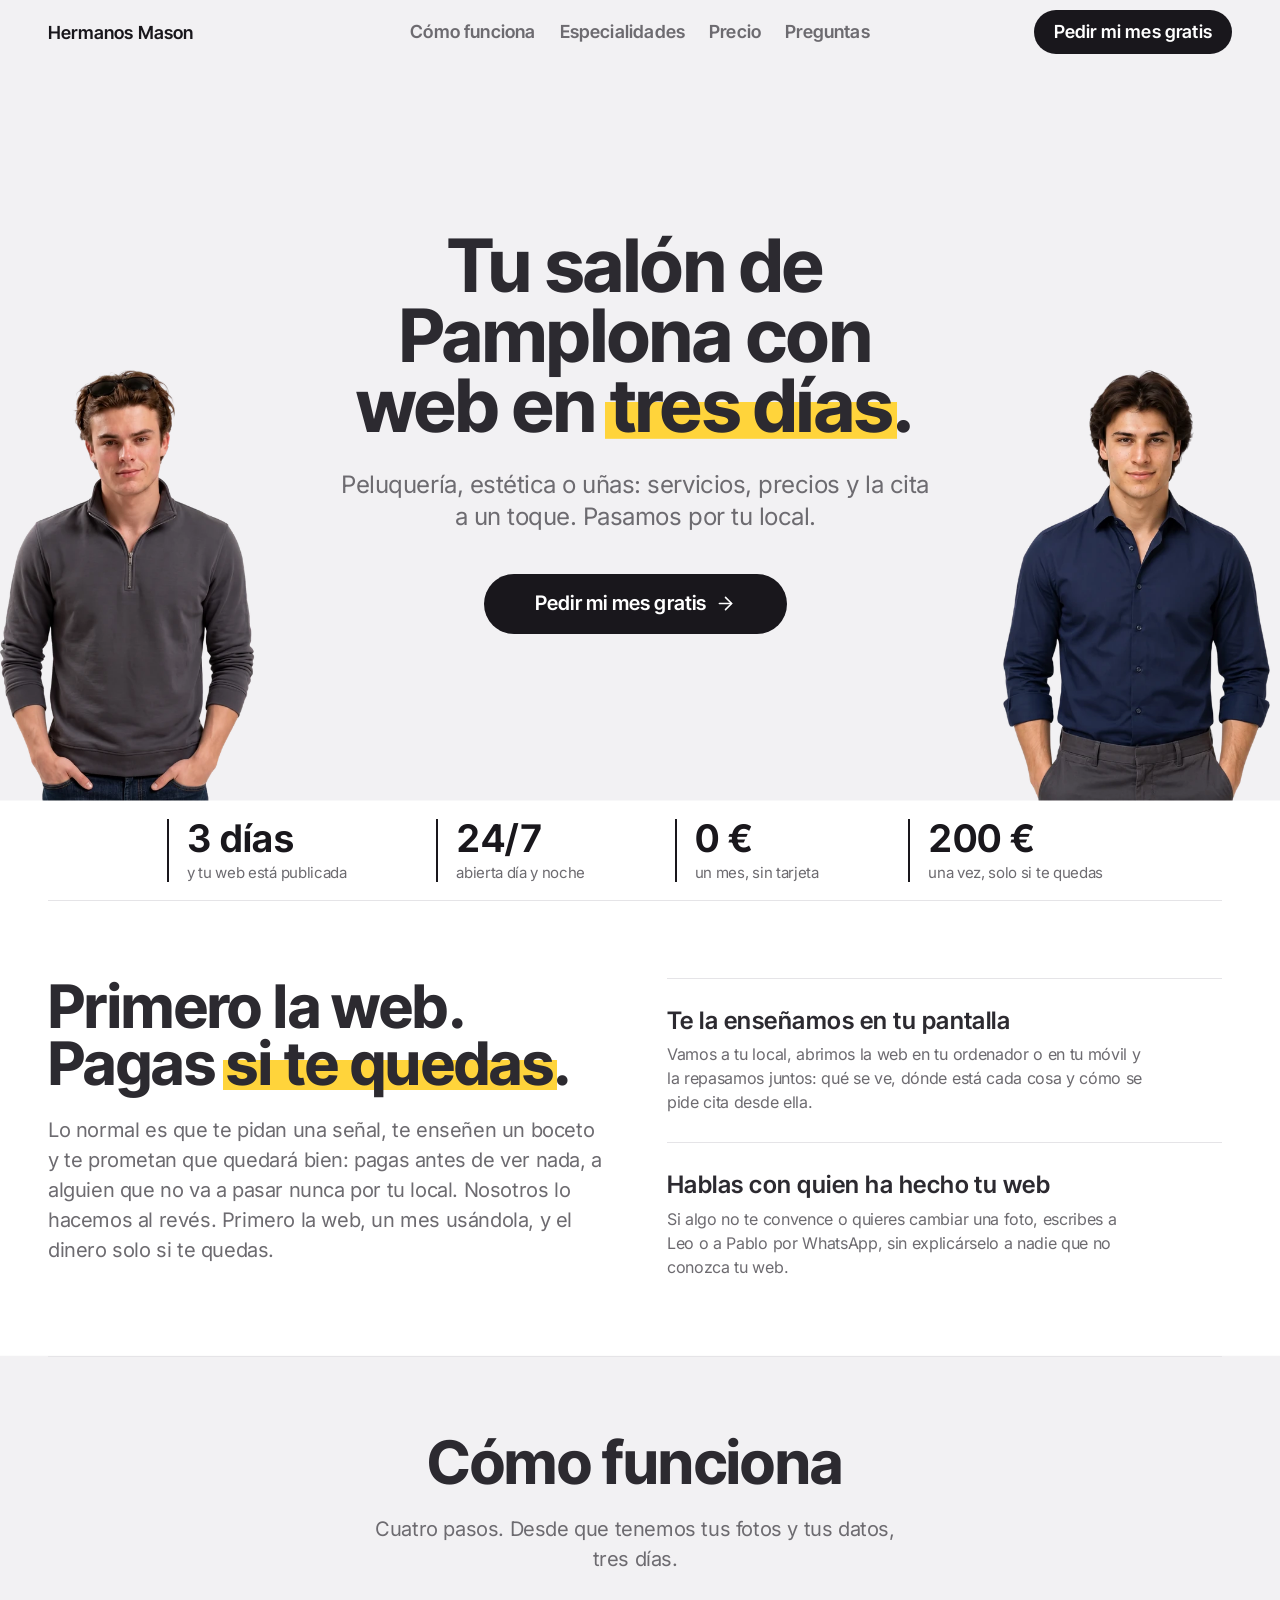
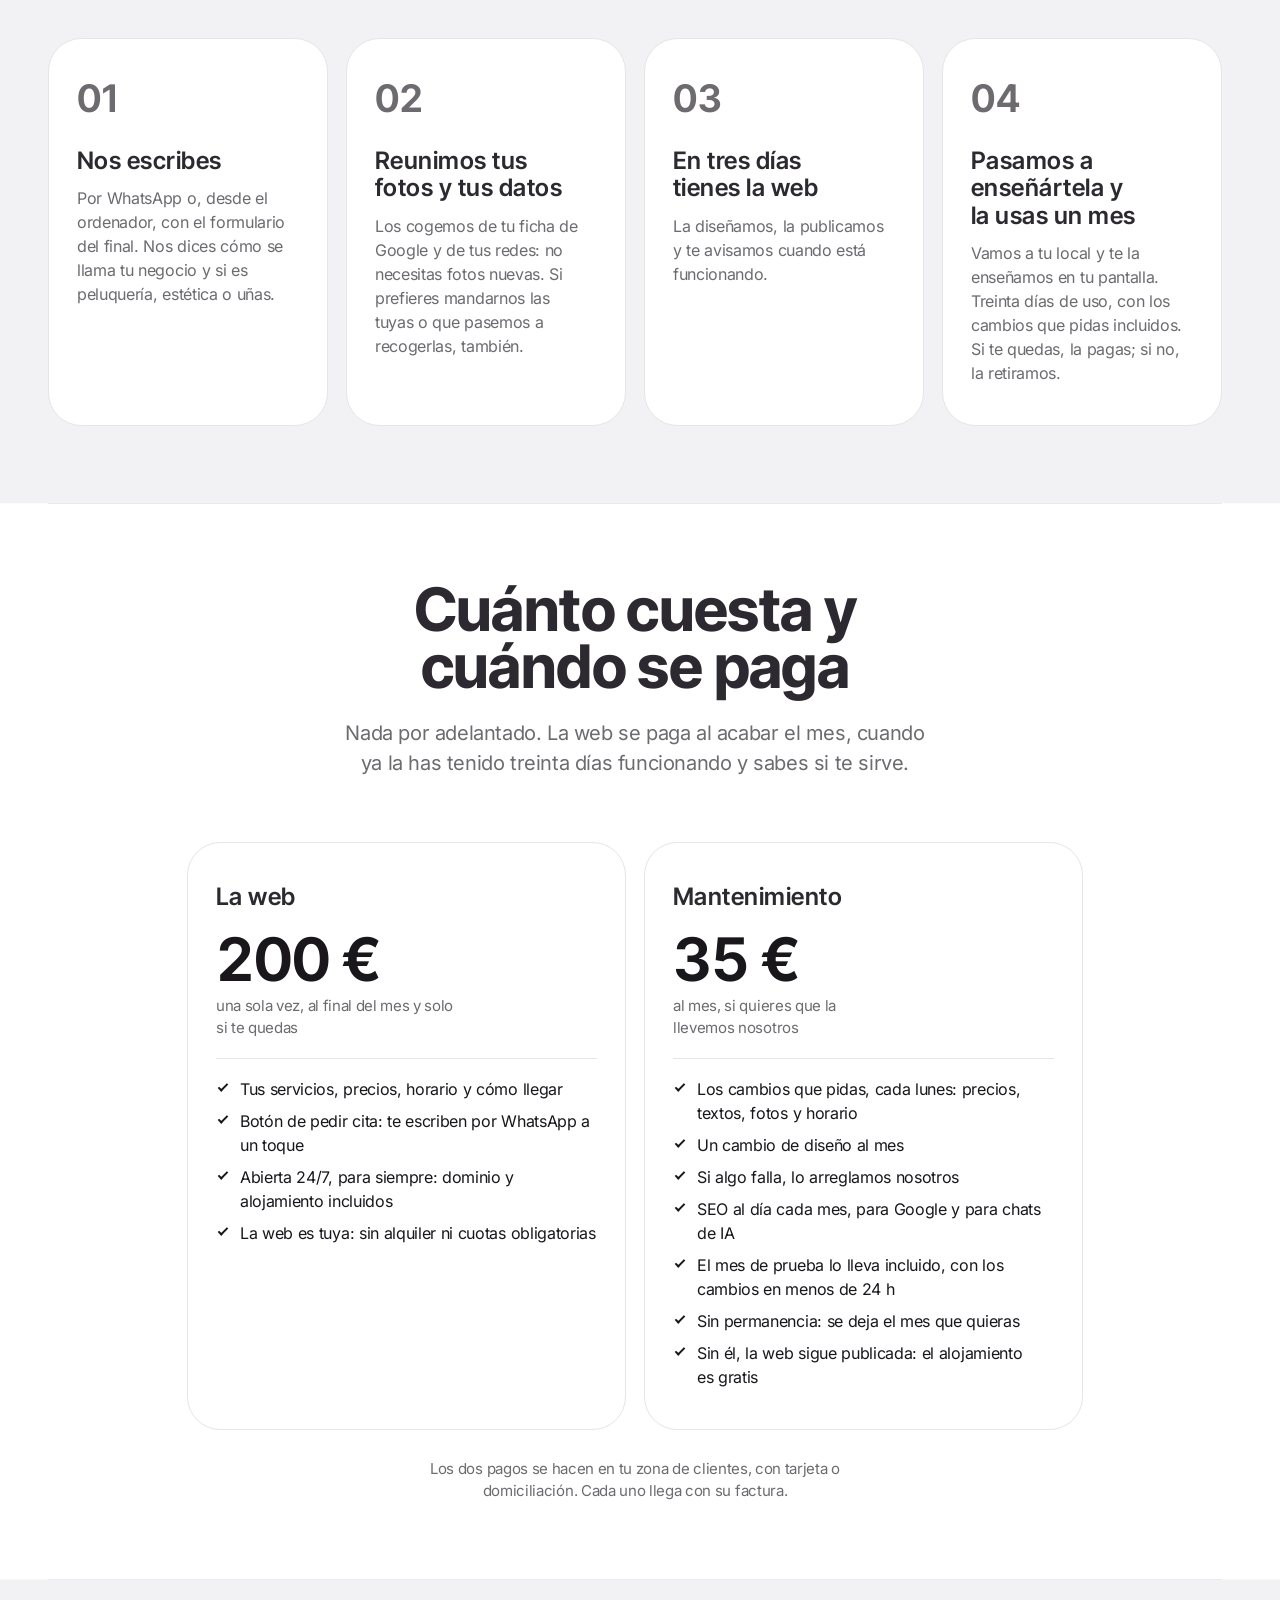
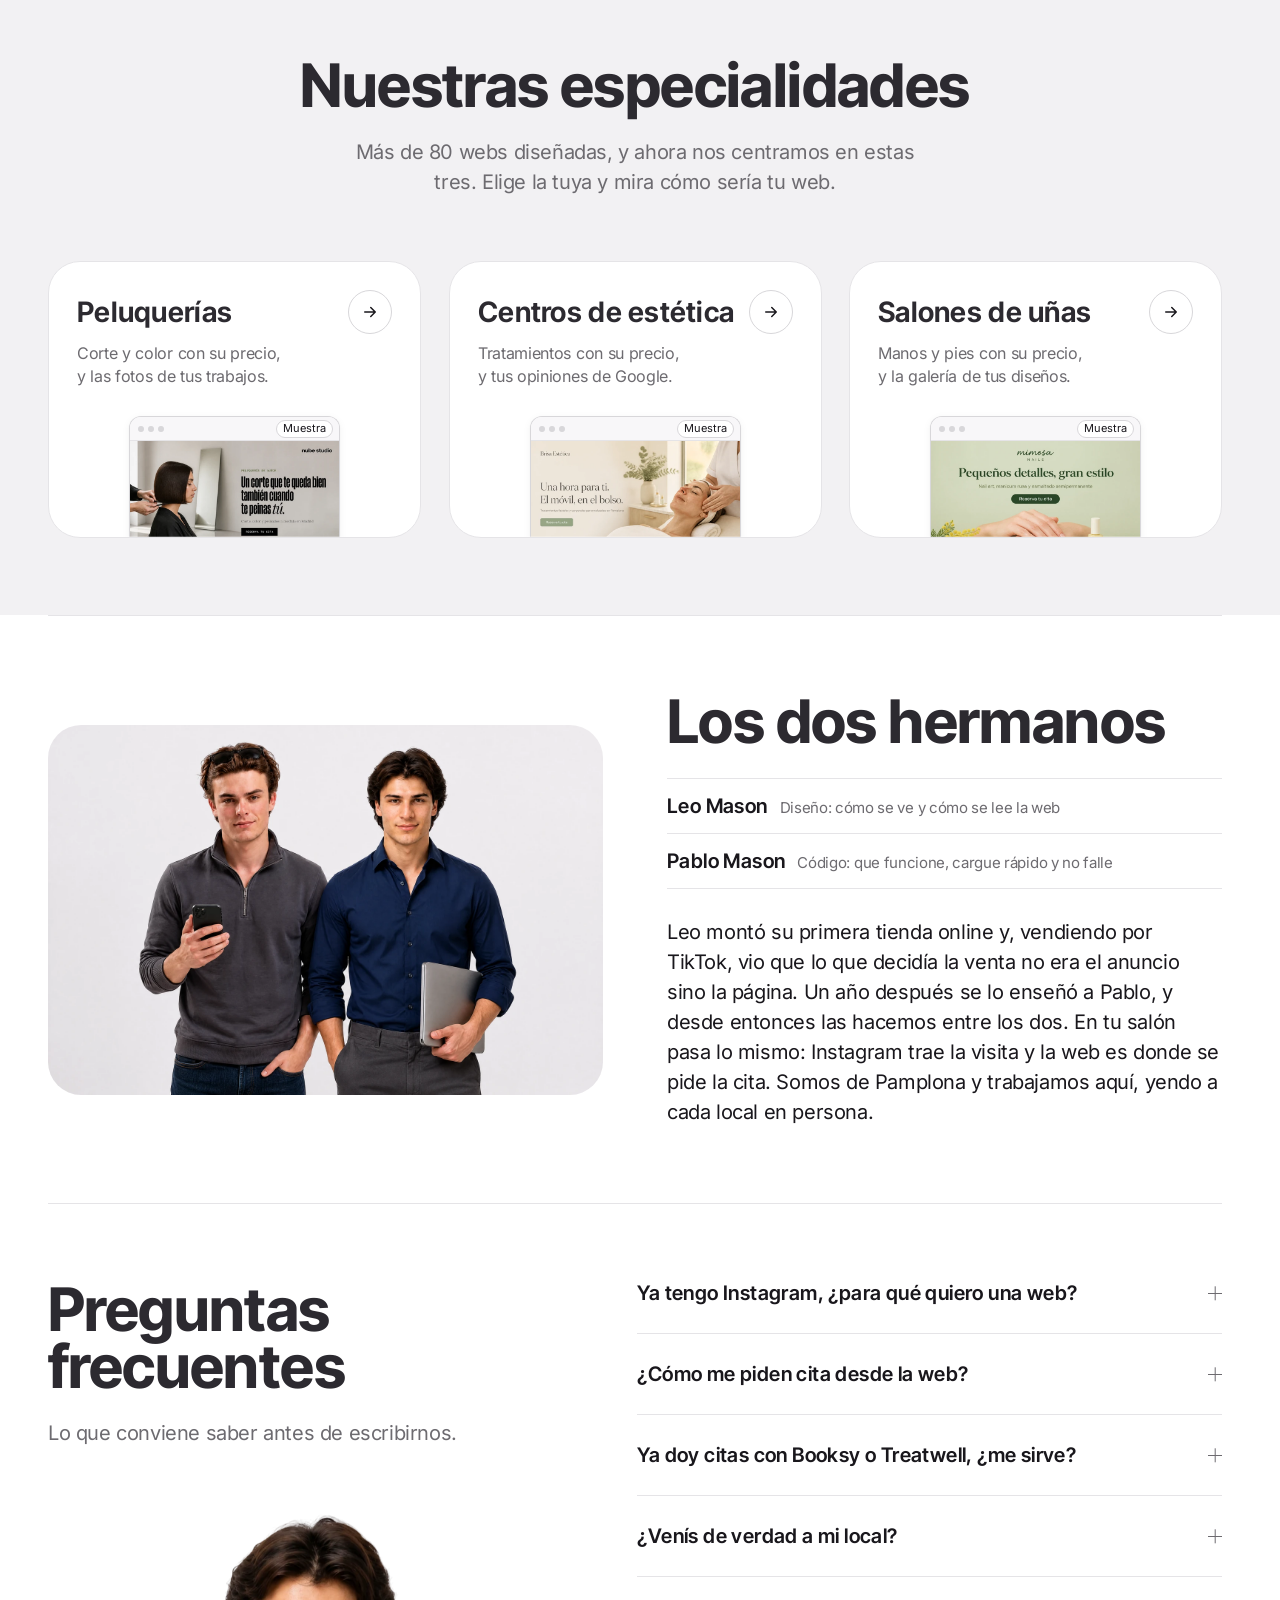
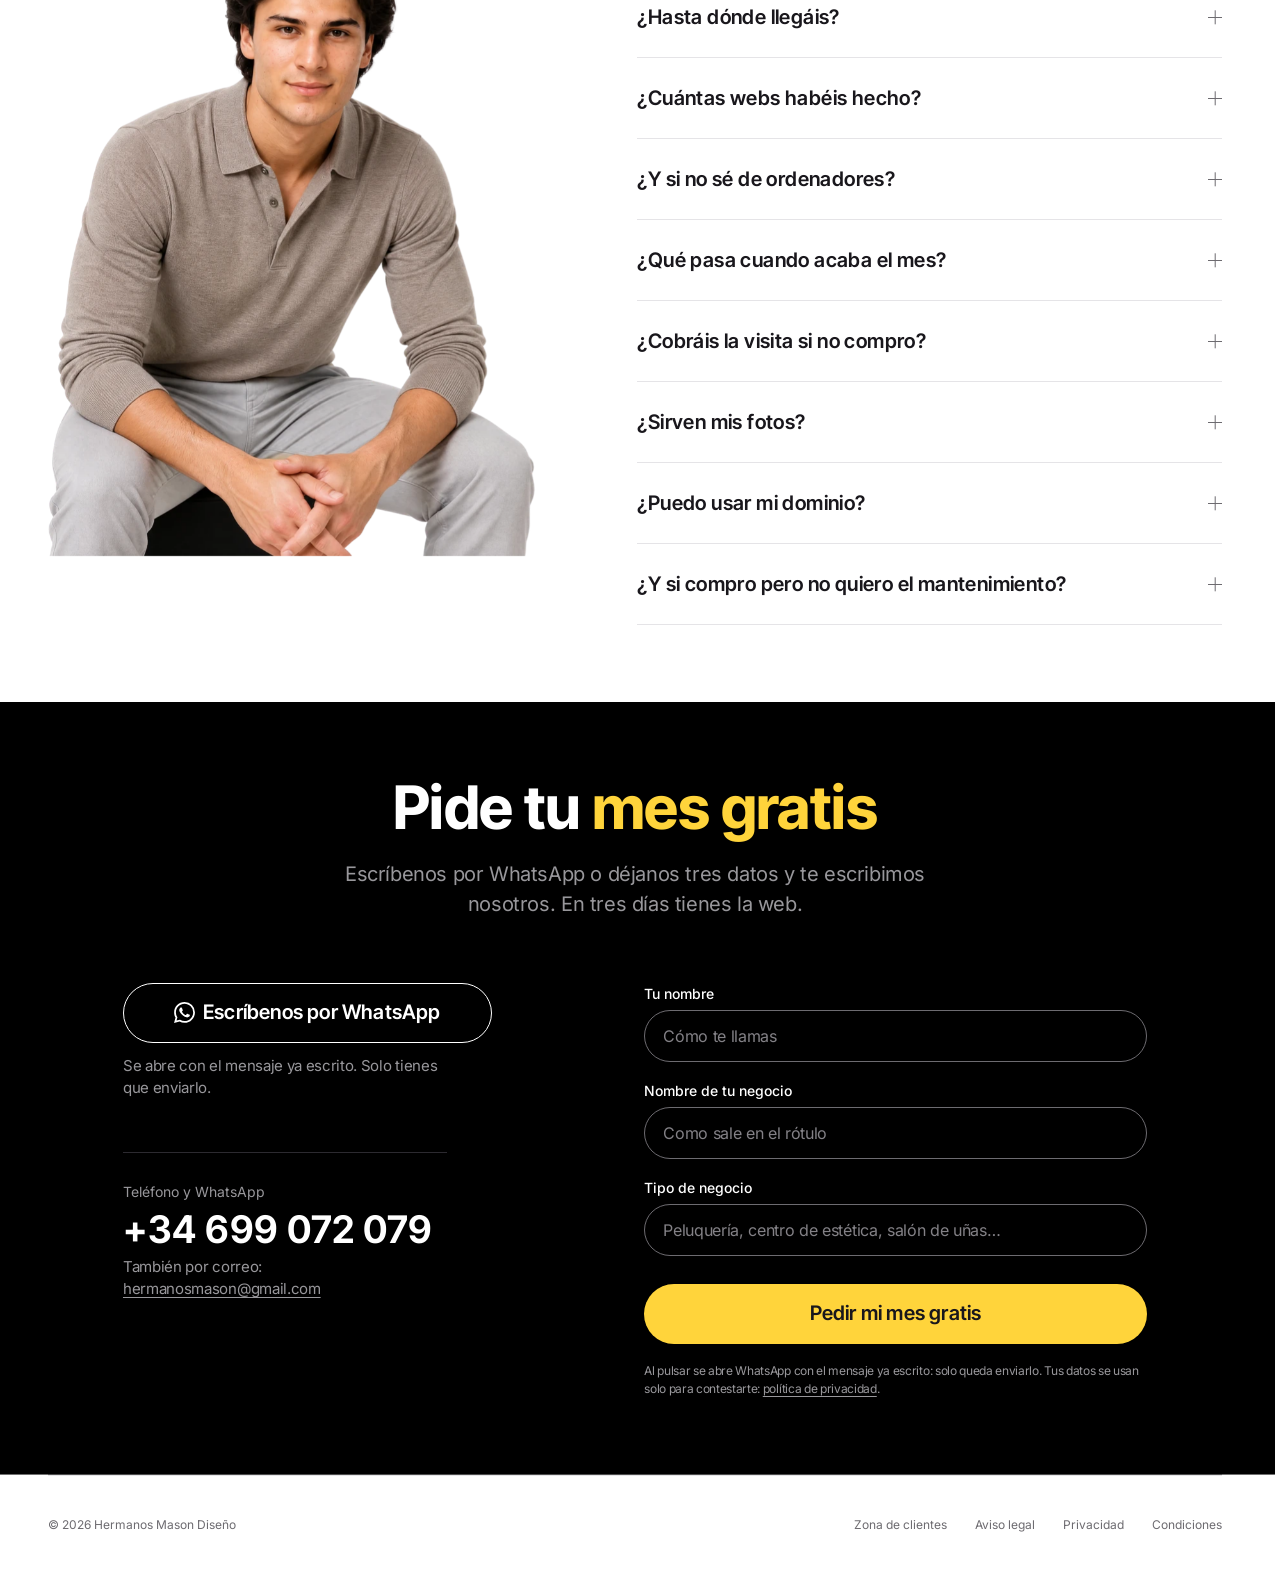
==== commit 1dfc5cda: "Nuestras especialidades: cartas simétricas con subtítulo por sector y portada fija Cada carta lleva " ====
--- a/docs/index.html
+++ b/docs/index.html
@@ -276,130 +276,61 @@
     <section class="section section--band muestras-seccion" id="especialidades" aria-labelledby="especialidades-titulo">
       <div class="section__head reveal">
         <h2 id="especialidades-titulo">Nuestras especialidades</h2>
-        <p class="section__sub">Más de 80 webs diseñadas, y ahora especializados en peluquerías, centros de estética y salones de uñas.</p>
+        <p class="section__sub">Más de 80 webs diseñadas, y ahora nos centramos en estas tres. Elige la tuya y mira cómo sería tu web.</p>
       </div>
 
       <div class="especialidades">
       <div class="reveal">
       <div class="especialidad">
-        <h3 class="especialidad__titulo"><a class="especialidad__enlace" href="peluquerias/?desde=portada">Peluquerías</a></h3>
-        <div class="giro especialidad__muestras" data-giro>
-        <ul class="muestras">
-          <li class="muestra" data-nombre="Nube Studio">
-            <div class="muestra__marco">
-              <img src="img/muestras/peluqueria-nube-studio-v2.webp"
-                   srcset="img/muestras/peluqueria-nube-studio-v2-672.webp 672w, img/muestras/peluqueria-nube-studio-v2.webp 1344w"
-                   sizes="(min-width: 769px) 16vw, 50vw"
-                   width="1344" height="760" loading="lazy" decoding="async"
-                   alt="Portada de la web de muestra Nube Studio: una clienta de perfil con melena corta y recta a la altura de la barbilla mientras le repasan las puntas con un peine, en una sala gris clara, y el titular Un corte que te queda bien también cuando te peinas tú." />
-              <span class="tag muestra__etiqueta">Muestra</span>
-            </div>
-          </li>
-          <li class="muestra" data-nombre="Marea Peluquería">
-            <div class="muestra__marco">
-              <img src="img/muestras/peluqueria-marea-v2.webp"
-                   srcset="img/muestras/peluqueria-marea-v2-672.webp 672w, img/muestras/peluqueria-marea-v2.webp 1344w"
-                   sizes="(min-width: 769px) 16vw, 50vw"
-                   width="1344" height="760" loading="lazy" decoding="async"
-                   alt="Portada de la web de muestra Marea Peluquería: una clienta sentada con melena larga ondulada y los ojos cerrados mientras le colocan el pelo, junto a un espejo redondo, en tonos crema, y el titular Tu pelo, sin prisa y sin sorpresas." />
-              <span class="tag muestra__etiqueta">Muestra</span>
-            </div>
-          </li>
-          <li class="muestra" data-nombre="Alba Color Studio">
-            <div class="muestra__marco">
-              <img src="img/muestras/peluqueria-alba-color-studio-v2.webp"
-                   srcset="img/muestras/peluqueria-alba-color-studio-v2-672.webp 672w, img/muestras/peluqueria-alba-color-studio-v2.webp 1344w"
-                   sizes="(min-width: 769px) 16vw, 50vw"
-                   width="1344" height="760" loading="lazy" decoding="async"
-                   alt="Portada de la web de muestra Alba Color Studio: una clienta de espaldas con melena rubia ondulada mientras le revisan el color, en tonos melocotón, y el titular Color que aguanta hasta la siguiente cita." />
-              <span class="tag muestra__etiqueta">Muestra</span>
-            </div>
-          </li>
-        </ul>
+        <h3 class="especialidad__titulo"><a class="especialidad__enlace" href="peluquerias/?desde=portada">Peluquerías<span class="visually-hidden">: ver cómo sería tu web</span></a></h3>
+        <span class="especialidad__flecha" aria-hidden="true"><svg viewBox="0 0 24 24" fill="none" stroke="currentColor" stroke-width="2" stroke-linecap="round" stroke-linejoin="round"><path d="M5 12h14M13 6l6 6-6 6" /></svg></span>
+        <p class="especialidad__texto">Corte y color con su precio,<br> y las fotos de tus trabajos.</p>
+        <div class="especialidad__muestra">
+          <div class="especialidad__ventana">
+            <span class="especialidad__barra" aria-hidden="true"><span class="especialidad__puntos"></span><span class="tag especialidad__etiqueta">Muestra</span></span>
+            <img src="img/muestras/peluqueria-nube-studio-v2.webp"
+                 srcset="img/muestras/peluqueria-nube-studio-v2-672.webp 672w, img/muestras/peluqueria-nube-studio-v2.webp 1344w"
+                 sizes="(min-width: 769px) 20vw, 50vw"
+                 width="1344" height="760" loading="lazy" decoding="async"
+                 alt="Portada de la web de muestra Nube Studio." />
+          </div>
         </div>
-        <span class="especialidad__flecha" aria-hidden="true"><svg viewBox="0 0 24 24" fill="none" stroke="currentColor" stroke-width="2" stroke-linecap="round" stroke-linejoin="round"><path d="M5 12h14M13 6l6 6-6 6" /></svg></span>
       </div>
       </div>
 
       <div class="reveal">
       <div class="especialidad">
-        <h3 class="especialidad__titulo"><a class="especialidad__enlace" href="esteticistas/?desde=portada">Centros de estética</a></h3>
-        <div class="giro especialidad__muestras" data-giro>
-        <ul class="muestras">
-          <li class="muestra" data-nombre="Brisa Estética">
-            <div class="muestra__marco">
-              <img src="img/muestras/estetica-brisa.webp"
-                   srcset="img/muestras/estetica-brisa-672.webp 672w, img/muestras/estetica-brisa.webp 1344w"
-                   sizes="(min-width: 769px) 16vw, 50vw"
-                   width="1344" height="760" loading="lazy" decoding="async"
-                   alt="Portada de la web de muestra Brisa Estética: una clienta tumbada con los ojos cerrados recibiendo un masaje facial en una sala clara con una planta al fondo, y el titular Una hora para ti. El móvil, en el bolso." />
-              <span class="tag muestra__etiqueta">Muestra</span>
-            </div>
-          </li>
-          <li class="muestra" data-nombre="Salina Estética">
-            <div class="muestra__marco">
-              <img src="img/muestras/estetica-salina.webp"
-                   srcset="img/muestras/estetica-salina-672.webp 672w, img/muestras/estetica-salina.webp 1344w"
-                   sizes="(min-width: 769px) 16vw, 50vw"
-                   width="1344" height="760" loading="lazy" decoding="async"
-                   alt="Portada de la web de muestra Salina Estética: una clienta boca abajo recibiendo un masaje de espalda sobre fondo beige y el titular Respira, desconecta y vuelve a sentirte tú." />
-              <span class="tag muestra__etiqueta">Muestra</span>
-            </div>
-          </li>
-          <li class="muestra" data-nombre="Lúmina Clínica Estética">
-            <div class="muestra__marco">
-              <img src="img/muestras/estetica-lumina-v2.webp"
-                   srcset="img/muestras/estetica-lumina-v2-672.webp 672w, img/muestras/estetica-lumina-v2.webp 1344w"
-                   sizes="(min-width: 769px) 16vw, 50vw"
-                   width="1344" height="760" loading="lazy" decoding="async"
-                   alt="Portada de la web de muestra Lúmina Clínica Estética: una clienta tumbada con los ojos cerrados durante un tratamiento facial con aparato, sobre blanco, y el titular Te decimos lo que tu piel necesita. Y lo que no." />
-              <span class="tag muestra__etiqueta">Muestra</span>
-            </div>
-          </li>
-        </ul>
+        <h3 class="especialidad__titulo"><a class="especialidad__enlace" href="esteticistas/?desde=portada">Centros de estética<span class="visually-hidden">: ver cómo sería tu web</span></a></h3>
+        <span class="especialidad__flecha" aria-hidden="true"><svg viewBox="0 0 24 24" fill="none" stroke="currentColor" stroke-width="2" stroke-linecap="round" stroke-linejoin="round"><path d="M5 12h14M13 6l6 6-6 6" /></svg></span>
+        <p class="especialidad__texto">Tratamientos con su precio,<br> y tus opiniones de Google.</p>
+        <div class="especialidad__muestra">
+          <div class="especialidad__ventana">
+            <span class="especialidad__barra" aria-hidden="true"><span class="especialidad__puntos"></span><span class="tag especialidad__etiqueta">Muestra</span></span>
+            <img src="img/muestras/estetica-brisa.webp"
+                 srcset="img/muestras/estetica-brisa-672.webp 672w, img/muestras/estetica-brisa.webp 1344w"
+                 sizes="(min-width: 769px) 20vw, 50vw"
+                 width="1344" height="760" loading="lazy" decoding="async"
+                 alt="Portada de la web de muestra Brisa Estética." />
+          </div>
         </div>
-        <span class="especialidad__flecha" aria-hidden="true"><svg viewBox="0 0 24 24" fill="none" stroke="currentColor" stroke-width="2" stroke-linecap="round" stroke-linejoin="round"><path d="M5 12h14M13 6l6 6-6 6" /></svg></span>
       </div>
       </div>
 
       <div class="reveal">
       <div class="especialidad">
-        <h3 class="especialidad__titulo"><a class="especialidad__enlace" href="manicuras/?desde=portada">Salones de uñas</a></h3>
-        <div class="giro especialidad__muestras" data-giro>
-        <ul class="muestras">
-          <li class="muestra" data-nombre="Mimosa Nails">
-            <div class="muestra__marco">
-              <img src="img/muestras/unas-mimosa.webp"
-                   srcset="img/muestras/unas-mimosa-672.webp 672w, img/muestras/unas-mimosa.webp 1344w"
-                   sizes="(min-width: 769px) 16vw, 50vw"
-                   width="1344" height="760" loading="lazy" decoding="async"
-                   alt="Portada de la web de muestra Mimosa Nails: dos manos cruzadas con las uñas en francesa amarilla, junto a una rama de mimosa y un esmalte, sobre verde claro, y el titular Pequeños detalles, gran estilo." />
-              <span class="tag muestra__etiqueta">Muestra</span>
-            </div>
-          </li>
-          <li class="muestra" data-nombre="Rubí Nail Bar">
-            <div class="muestra__marco">
-              <img src="img/muestras/unas-rubi.webp"
-                   srcset="img/muestras/unas-rubi-672.webp 672w, img/muestras/unas-rubi.webp 1344w"
-                   sizes="(min-width: 769px) 16vw, 50vw"
-                   width="1344" height="760" loading="lazy" decoding="async"
-                   alt="Portada de la web de muestra Rubí Nail Bar: una mano con las uñas en rojo oscuro apoyada en un bloque de piedra, en tonos arena, y el titular Uñas perfectas, sin prisas." />
-              <span class="tag muestra__etiqueta">Muestra</span>
-            </div>
-          </li>
-          <li class="muestra" data-nombre="Pétalo Nail Studio">
-            <div class="muestra__marco">
-              <img src="img/muestras/unas-petalo.webp"
-                   srcset="img/muestras/unas-petalo-672.webp 672w, img/muestras/unas-petalo.webp 1344w"
-                   sizes="(min-width: 769px) 16vw, 50vw"
-                   width="1344" height="760" loading="lazy" decoding="async"
-                   alt="Portada de la web de muestra Pétalo Nail Studio: unas manos con las uñas en rosa nacarado sostenidas por otras, junto a tres esmaltes en tonos pastel, y el titular Detalles que hablan de ti." />
-              <span class="tag muestra__etiqueta">Muestra</span>
-            </div>
-          </li>
-        </ul>
+        <h3 class="especialidad__titulo"><a class="especialidad__enlace" href="manicuras/?desde=portada">Salones de uñas<span class="visually-hidden">: ver cómo sería tu web</span></a></h3>
+        <span class="especialidad__flecha" aria-hidden="true"><svg viewBox="0 0 24 24" fill="none" stroke="currentColor" stroke-width="2" stroke-linecap="round" stroke-linejoin="round"><path d="M5 12h14M13 6l6 6-6 6" /></svg></span>
+        <p class="especialidad__texto">Manos y pies con su precio,<br> y la galería de tus diseños.</p>
+        <div class="especialidad__muestra">
+          <div class="especialidad__ventana">
+            <span class="especialidad__barra" aria-hidden="true"><span class="especialidad__puntos"></span><span class="tag especialidad__etiqueta">Muestra</span></span>
+            <img src="img/muestras/unas-mimosa.webp"
+                 srcset="img/muestras/unas-mimosa-672.webp 672w, img/muestras/unas-mimosa.webp 1344w"
+                 sizes="(min-width: 769px) 20vw, 50vw"
+                 width="1344" height="760" loading="lazy" decoding="async"
+                 alt="Portada de la web de muestra Mimosa Nails." />
+          </div>
         </div>
-        <span class="especialidad__flecha" aria-hidden="true"><svg viewBox="0 0 24 24" fill="none" stroke="currentColor" stroke-width="2" stroke-linecap="round" stroke-linejoin="round"><path d="M5 12h14M13 6l6 6-6 6" /></svg></span>
       </div>
       </div>
       </div>
--- a/docs/styles.css
+++ b/docs/styles.css
@@ -3982,19 +3982,26 @@
   grid-template-columns: repeat(auto-fit, minmax(min(18rem, 100%), 1fr));
 }
 
+.especialidades > * { container-type: inline-size; }
+
 .especialidad {
   --especialidad-radio: calc(var(--radius) + var(--sp-sm));
+
+  --especialidad-ventana: 67%;
+  --especialidad-relleno: var(--sp-lg);
   position: relative;
   isolation: isolate;
   display: grid;
-  grid-template-columns: minmax(0, 1fr) minmax(0, 56%);
+  grid-template-columns: minmax(0, 1fr) auto;
+  grid-template-rows: auto auto 1fr;
   grid-template-areas:
-    "titulo titulo"
-    "flecha muestras";
-  align-items: end;
-  gap: var(--sp-xl) var(--sp-md);
+    "titulo  flecha"
+    "texto   texto"
+    "muestra muestra";
+  column-gap: var(--sp-sm);
   height: 100%;
-  padding: var(--sp-lg) var(--sp-md) var(--sp-md) var(--sp-lg);
+
+  padding: var(--especialidad-relleno) var(--especialidad-relleno) 0;
   border: var(--rule-hair) solid var(--line);
   border-radius: var(--especialidad-radio);
   background: var(--paper);
@@ -4006,11 +4013,14 @@
 
 .especialidad__titulo {
   grid-area: titulo;
-  align-self: start;
+  align-self: center;
   margin: 0;
   font-family: var(--font-display);
   font-weight: var(--peso-700);
-  font-size: var(--size-2xl);
+  font-size: min(
+    var(--size-2xl),
+    calc((100cqi - 2 * var(--especialidad-relleno) - 2 * var(--rule-hair) - 3.5rem) / 9.2)
+  );
   line-height: 1.1;
   letter-spacing: var(--track-head);
   color: var(--ink-head);
@@ -4037,7 +4047,7 @@
 
 .especialidad__flecha {
   grid-area: flecha;
-  justify-self: start;
+  align-self: center;
   display: grid;
   place-items: center;
   width: 2.75rem;
@@ -4057,69 +4067,58 @@
   transition: transform var(--dur) var(--ease-spring);
 }
 
-.especialidad__muestras { grid-area: muestras; }
-
-.especialidad .giro__puntos { display: none; }
-
-.especialidad .giro:not(.is-giro) .muestra + .muestra { display: none; }
-
-@media (hover: hover) {
-  .especialidad:hover {
-    border-color: var(--line-2);
-    box-shadow: var(--shadow-lg);
-  }
-  .especialidad:hover .especialidad__flecha {
-    border-color: var(--ink);
-    background: var(--ink);
-    color: var(--paper);
-  }
-}
-
-@media (hover: hover) and (prefers-reduced-motion: no-preference) {
-  .especialidad:hover { transform: translateY(-0.25rem); }
-  .especialidad:hover .especialidad__flecha svg { transform: translateX(0.125rem); }
-  .especialidad:hover .muestra__marco img { transform: scale(1.04); }
-}
-
-@media (prefers-reduced-motion: no-preference) {
-  .especialidad:has(.especialidad__enlace:active) { transform: scale(0.98); }
-}
-
-.muestras {
-  list-style: none;
-  margin: 0;
-  padding: 0;
-  display: grid;
-  gap: var(--sp-lg);
-  grid-template-columns: repeat(auto-fit, minmax(min(18rem, 100%), 1fr));
-}
-
-.muestra { margin: 0; }
-
-.muestra__marco {
-  position: relative;
-  display: block;
+.especialidad__texto {
+  grid-area: texto;
+  margin: var(--sp-xs) 0 0;
+  font-size: var(--size-md);
+  line-height: 1.45;
+  letter-spacing: var(--track-text);
+  color: var(--ink-2);
+}
+
+.especialidad__muestra {
+  grid-area: muestra;
+  align-self: end;
+  justify-self: center;
+  width: var(--especialidad-ventana);
+  aspect-ratio: 7 / 4;
+
+  min-height: 0;
+  margin-block-start: var(--sp-lg);
+  clip-path: inset(-2rem -2rem 0 -2rem);
+}
+
+.especialidad__ventana {
   overflow: hidden;
-  border-radius: 0.75rem;
-  border: var(--rule-hair) solid var(--line);
+  border: var(--rule-hair) solid var(--line-2);
+  border-block-end: 0;
+  border-start-start-radius: 0.75rem;
+  border-start-end-radius: 0.75rem;
   background: var(--paper);
-}
-
-.muestra__marco img {
-  display: block;
-  width: 100%;
-  height: auto;
-  aspect-ratio: 1344 / 752;
-  object-fit: cover;
-  border-radius: 0;
-  background: none;
-  transition: transform var(--dur-slow, 0.5s) var(--ease-out);
-}
-
-.muestra__etiqueta {
-  position: absolute;
-  bottom: var(--sp-2xs);
-  right: var(--sp-2xs);
+  box-shadow: var(--shadow);
+  transition: transform var(--dur) var(--ease-out);
+}
+
+.especialidad__barra {
+  display: flex;
+  align-items: center;
+  justify-content: space-between;
+  height: 1.5rem;
+  padding-inline: var(--sp-xs) var(--sp-2xs);
+  border-block-end: var(--rule-hair) solid var(--line);
+  background: var(--gris-50);
+}
+
+.especialidad__puntos {
+  width: 0.375rem;
+  height: 0.375rem;
+  margin-inline-end: 1.25rem;
+  border-radius: 50%;
+  background: var(--line-2);
+  box-shadow: 0.625rem 0 0 var(--line-2), 1.25rem 0 0 var(--line-2);
+}
+
+.especialidad__etiqueta {
   padding: 0 var(--sp-2xs);
   font-size: 0.6875rem;
   line-height: 1.45;
@@ -4128,92 +4127,52 @@
   border-color: var(--line-2);
 }
 
-.giro.is-giro {
-  --giro-fundido: 0.9s;
-  position: relative;
-}
-
-.giro.is-giro > .muestras {
-  grid-template-columns: minmax(0, 1fr);
-  gap: 0;
-}
-
-.giro.is-giro .muestra {
-  grid-area: 1 / 1;
-  opacity: 0;
-  visibility: hidden;
-}
-
-.giro.is-giro .muestra.is-saliente {
-  z-index: 1;
-  opacity: 1;
-  visibility: visible;
-}
-
-.giro.is-giro .muestra.is-actual {
-  z-index: 2;
-  opacity: 1;
-  visibility: visible;
-  transition: opacity var(--giro-fundido) ease-in-out;
-}
-
-.giro.is-giro .muestra.is-actual .muestra__marco img {
-  animation: giro-enfoque var(--giro-fundido) ease-in-out both;
-}
-
-@keyframes giro-enfoque {
-  from { filter: blur(10px); }
-  to { filter: blur(0); }
-}
-
-.giro__puntos {
-  position: absolute;
-  z-index: 3;
-  inset-block-end: 0;
-  inset-inline-end: 0;
-  display: flex;
-}
-
-.giro__punto {
-  display: grid;
-  place-items: center;
-  width: 2rem;
-  height: 2.75rem;
-  padding: 0;
-  border: 0;
-  background: none;
-  cursor: pointer;
-}
-
-.giro__punto::before {
-  content: "";
-  width: 0.5rem;
-  height: 0.5rem;
-  border-radius: var(--radius-pill);
-  background: var(--gris-500);
-  transition:
-    width var(--dur) var(--ease-out),
-    background-color var(--dur) var(--ease-out);
-}
-
-.giro__punto[aria-current="true"]::before {
-  width: 1.25rem;
-  background: var(--ink);
-}
-
-.giro__punto:focus-visible {
-  outline: 2px solid var(--ink);
-  outline-offset: -4px;
-  border-radius: var(--radius-pill);
+.especialidad__ventana img {
+  display: block;
+  width: 100%;
+  height: auto;
+  aspect-ratio: 1344 / 760;
+  border-radius: 0;
+  background: var(--line);
+}
+
+@container (max-width: 23rem) {
+  .especialidad {
+    --especialidad-ventana: 72%;
+    --especialidad-relleno: var(--sp-md);
+  }
+  .especialidad__texto { font-size: var(--size-sm); }
+  .especialidad__flecha { width: 2.5rem; height: 2.5rem; }
+  .especialidad__muestra { margin-block-start: var(--sp-md); }
+}
+
+@media (hover: hover) {
+  .especialidad:hover {
+    border-color: var(--line-2);
+    box-shadow: var(--shadow-lg);
+  }
+  .especialidad:hover .especialidad__flecha {
+    border-color: var(--ink);
+    background: var(--ink);
+    color: var(--paper);
+  }
+}
+
+@media (hover: hover) and (prefers-reduced-motion: no-preference) {
+  .especialidad:hover { transform: translateY(-0.25rem); }
+  .especialidad:hover .especialidad__flecha svg { transform: translateX(0.125rem); }
+  .especialidad:hover .especialidad__ventana { transform: translateY(calc(-1 * var(--sp-xs))); }
+}
+
+@media (prefers-reduced-motion: no-preference) {
+  .especialidad:has(.especialidad__enlace:active) { transform: scale(0.98); }
 }
 
 @media (prefers-reduced-motion: reduce) {
-  .giro.is-giro .muestra.is-actual,
-  .giro__punto::before,
   .especialidad,
   .especialidad__flecha,
-  .especialidad__flecha svg { transition: none; }
-  .giro.is-giro .muestra.is-actual .muestra__marco img { animation: none; }
+  .especialidad__flecha svg,
+  .especialidad__ventana { transition: none; }
 }
 
 .pedir-dialogo {
@@ -4370,14 +4329,6 @@
 }
 
 @media print {
-
-  .giro.is-giro .muestra {
-    grid-area: auto;
-    opacity: 1;
-    visibility: visible;
-  }
-  .giro__puntos { display: none; }
-
   :root {
     --paper: #fff;
     --paper-2: #fff;
